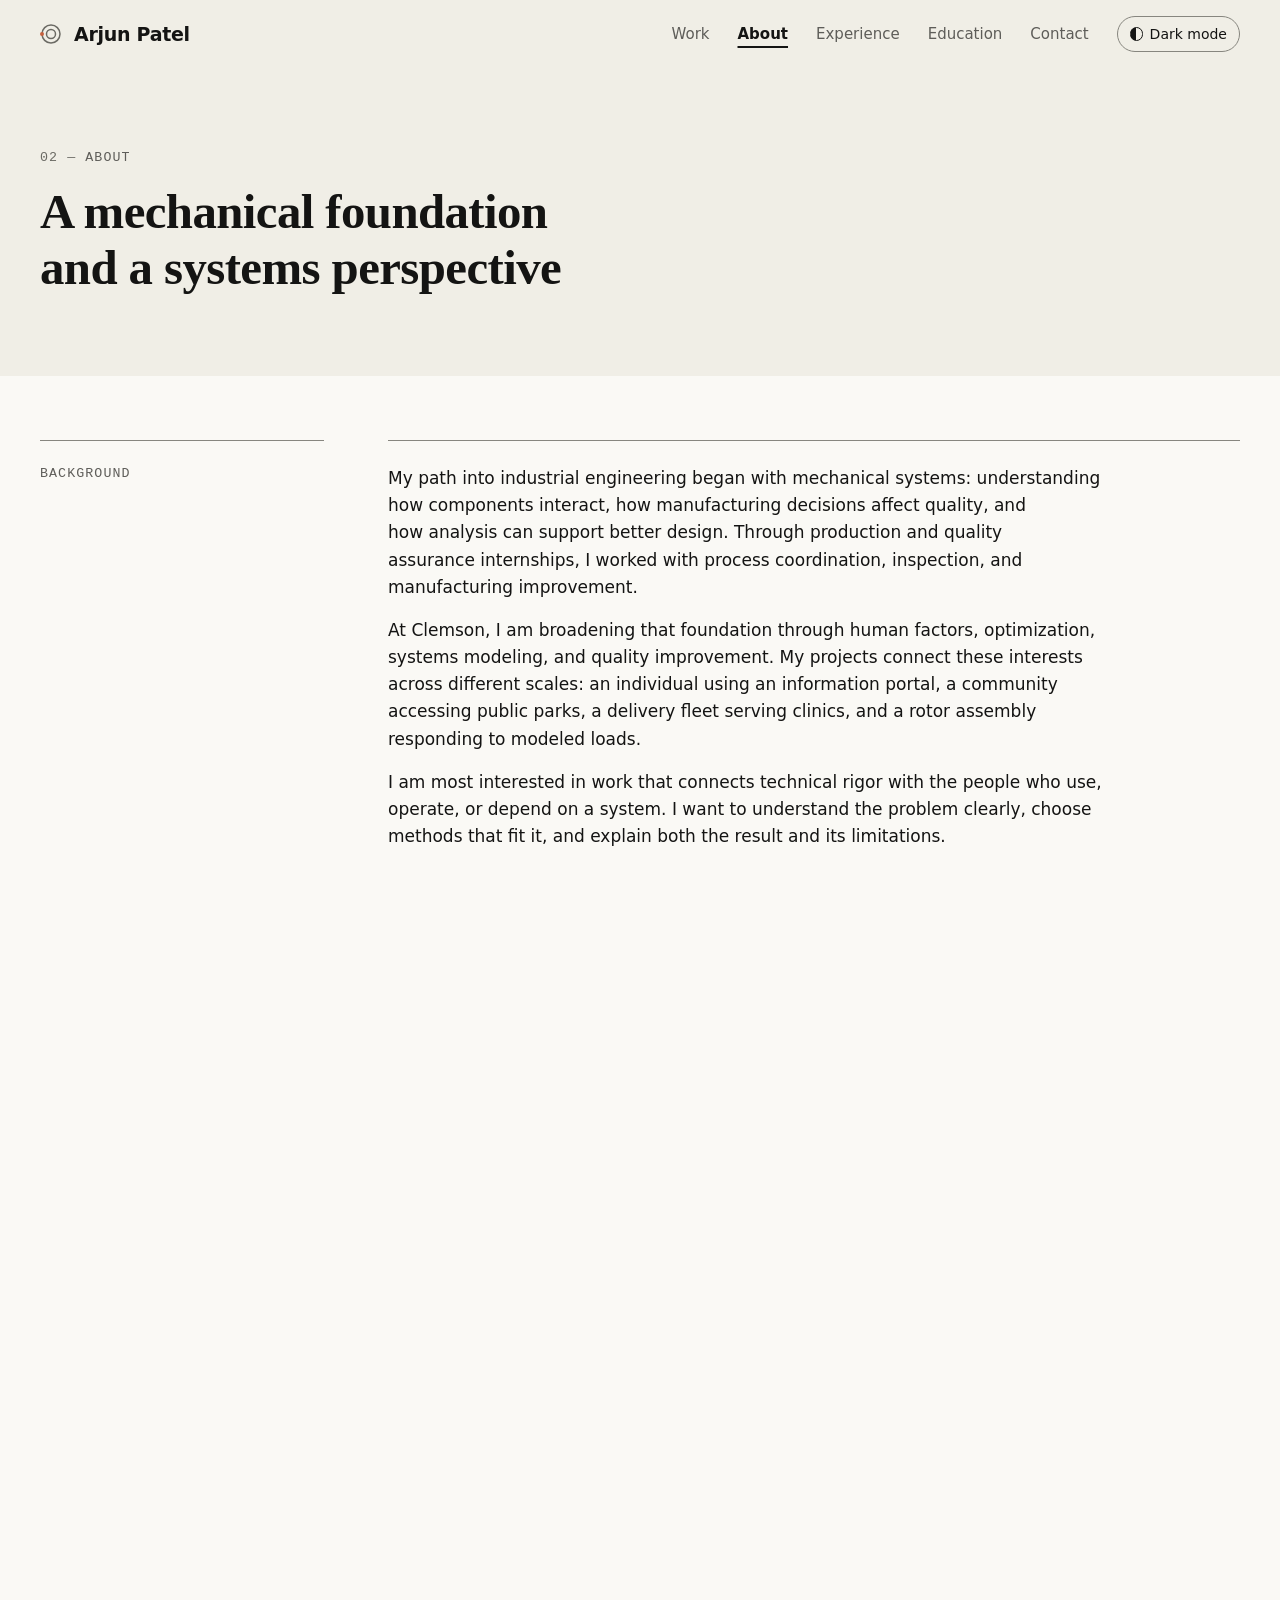
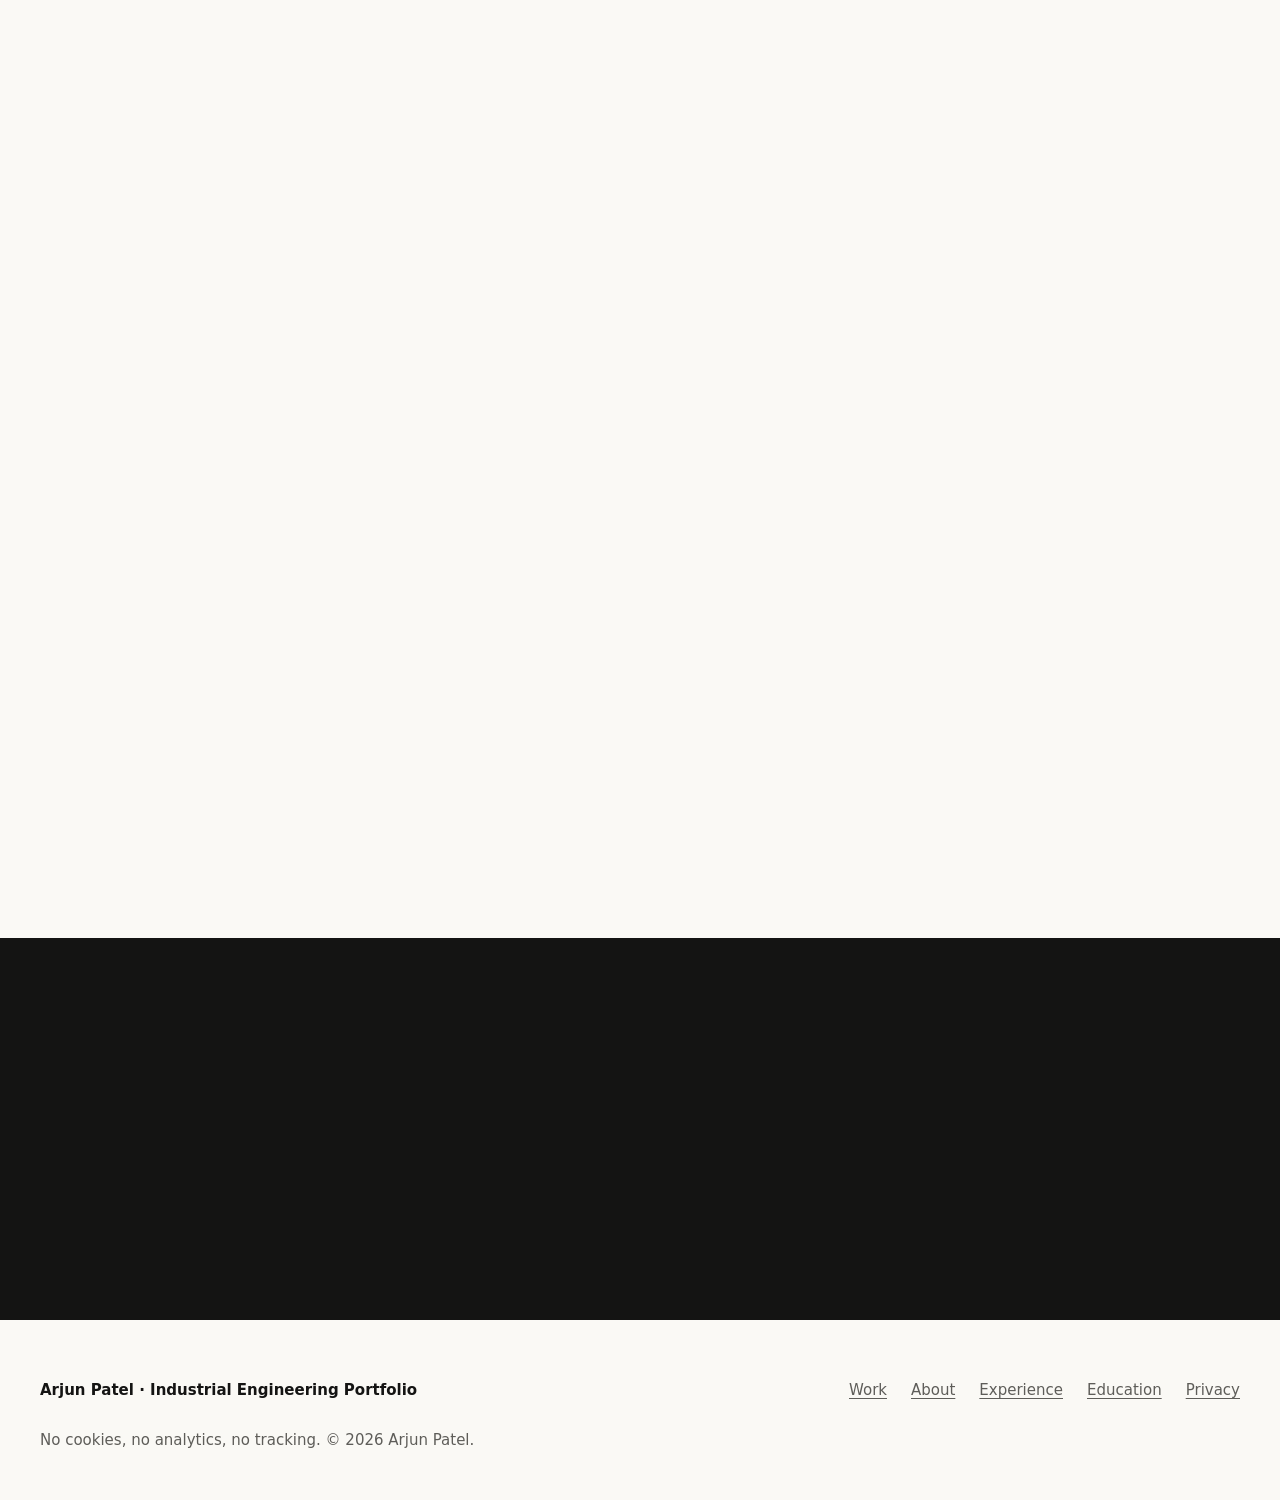
==== about/index.html @ 5f740c6b "Add files via upload" ====
<!doctype html>
<html lang="en">
  <head>
    <meta charset="utf-8">
    <meta name="viewport" content="width=device-width, initial-scale=1">
    <meta http-equiv="Content-Security-Policy" content="default-src 'self'; img-src 'self' data:; font-src 'self'; connect-src 'self'; object-src 'none'; base-uri 'self'; form-action 'none'; upgrade-insecure-requests">
    <meta name="referrer" content="strict-origin-when-cross-origin">
    <title>About — Background, Approach, and Skills | Arjun Patel</title>
    <meta name="description" content="Arjun Patel is an Industrial Engineering master’s student at Clemson University with a Mechanical Engineering background. Approach, interests, and skills.">
    <meta name="color-scheme" content="light dark">
    <meta name="theme-color" content="#F0EEE6">
    <meta property="og:type" content="website">
    <meta property="og:site_name" content="Arjun Patel">
    <meta property="og:title" content="About — Background, Approach, and Skills | Arjun Patel">
    <meta property="og:description" content="Arjun Patel is an Industrial Engineering master’s student at Clemson University with a Mechanical Engineering background. Approach, interests, and skills.">
    <meta name="twitter:card" content="summary">
    <link rel="icon" href="../favicon.svg" type="image/svg+xml">
    <link rel="stylesheet" href="../assets/css/tokens.css">
    <link rel="stylesheet" href="../assets/css/site.css">
    <script src="../assets/js/theme.js"></script>
    <script src="../assets/js/site.js" defer></script>
    <script type="application/ld+json">
    {
      "@context": "https://schema.org",
      "@type": "Person",
      "name": "Arjun Patel",
      "description": "Industrial Engineering master’s student at Clemson University with a background in Mechanical Engineering.",
      "affiliation": {
        "@type": "CollegeOrUniversity",
        "name": "Clemson University"
      },
      "alumniOf": {
        "@type": "CollegeOrUniversity",
        "name": "Charusat University"
      },
      "sameAs": [
        "https://www.linkedin.com/in/linkwitharjun"
      ],
      "knowsAbout": [
        "Industrial engineering",
        "Human factors",
        "Optimization",
        "Manufacturing quality",
        "Mechanical analysis"
      ]
    }
    </script>
  </head>
  <body>
    <a class="skip-link" href="#main">Skip to content</a>

    <header class="site-header">
      <div class="wrap site-header__inner">
        <a class="site-logo" href="../">
          <svg class="site-logo__mark" viewBox="0 0 22 22" aria-hidden="true" focusable="false"><circle cx="11" cy="11" r="9"/><circle cx="11" cy="11" r="4.5"/><circle class="site-logo__dot" cx="2" cy="11" r="2"/></svg>
          Arjun Patel
        </a>
        <nav class="site-nav" aria-label="Primary">
          <ul role="list">
            <li><a href="../work/">Work</a></li>
            <li><a href="../about/" aria-current="page">About</a></li>
            <li><a href="../experience/">Experience</a></li>
            <li><a href="../education/">Education</a></li>
            <li><a href="#contact">Contact</a></li>
            <li><button type="button" class="theme-toggle" data-theme-toggle aria-pressed="false" hidden><span class="theme-toggle__icon" aria-hidden="true"></span>Dark mode</button></li>
          </ul>
        </nav>
      </div>
    </header>

    <main id="main" tabindex="-1">
      <div class="band band--oat">
        <div class="wrap">
          <header class="page-head">
            <p class="label"><span class="label__num" aria-hidden="true">02 — </span>About</p>
            <h1>A mechanical foundation and a systems perspective</h1>
          </header>
        </div>
      </div>

      <div class="wrap">
        <div class="page-body">
          <section class="split" aria-labelledby="background-title">
            <h2 class="label" id="background-title">Background</h2>
            <div class="split__body">
              <p>My path into industrial engineering began with mechanical systems: understanding how components interact, how manufacturing decisions affect quality, and how analysis can support better design. Through production and quality assurance internships, I worked with process coordination, inspection, and manufacturing improvement.</p>
              <p>At Clemson, I am broadening that foundation through human factors, optimization, systems modeling, and quality improvement. My projects connect these interests across different scales: an individual using an information portal, a community accessing public parks, a delivery fleet serving clinics, and a rotor assembly responding to modeled loads.</p>
              <p>I am most interested in work that connects technical rigor with the people who use, operate, or depend on a system. I want to understand the problem clearly, choose methods that fit it, and explain both the result and its limitations.</p>
            </div>
          </section>

          <section class="split" aria-labelledby="approach-title">
            <h2 class="label" id="approach-title">How I approach a problem</h2>
            <div class="split__body">
              <ol class="steps">
                <li><span><strong>Define the decision.</strong> Clarify who the system serves and what needs to improve.</span></li>
                <li><span><strong>Examine the evidence.</strong> Understand the available data, observations, and constraints.</span></li>
                <li><span><strong>Model or prototype.</strong> Choose an approach that makes the important tradeoffs visible.</span></li>
                <li><span><strong>Evaluate and communicate.</strong> Test the result, document limitations, and identify the next useful step.</span></li>
              </ol>
            </div>
          </section>

          <section class="split" aria-labelledby="interests-title">
            <h2 class="label" id="interests-title">Professional interests</h2>
            <div class="split__body">
              <ul class="inline-list" role="list">
                <li>Human factors and UX research</li>
                <li>Operations research and optimization</li>
                <li>Manufacturing quality</li>
                <li>Continuous improvement</li>
                <li>Systems integration</li>
                <li>Engineering analysis</li>
              </ul>
            </div>
          </section>

          <section class="split" aria-labelledby="skills-title">
            <h2 class="label" id="skills-title">Skills and methods</h2>
            <div class="split__body">
              <div class="skills">
                <div class="skills__group">
                  <h3>Human factors and digital experiences</h3>
                  <ul class="inline-list" role="list">
                    <li>Ergonomics</li>
                    <li>Usability testing</li>
                    <li>WCAG 2.1 AA auditing</li>
                    <li>Lighthouse</li>
                    <li>HTML</li>
                    <li>Hugo</li>
                    <li>Decap CMS</li>
                    <li>Netlify</li>
                  </ul>
                </div>
                <div class="skills__group">
                  <h3>Optimization and analytics</h3>
                  <ul class="inline-list" role="list">
                    <li>Python</li>
                    <li>Gurobi</li>
                    <li>R</li>
                    <li>Simio</li>
                    <li>Power BI</li>
                    <li>Optimization</li>
                    <li>Systems modeling and scenario analysis through relevant coursework and projects</li>
                  </ul>
                </div>
                <div class="skills__group">
                  <h3>Mechanical design and simulation</h3>
                  <ul class="inline-list" role="list">
                    <li>SolidWorks</li>
                    <li>ANSYS Fluent for CFD</li>
                    <li>ANSYS Structural for FEA</li>
                    <li>MATLAB</li>
                    <li>Mechanical design</li>
                    <li>Compressible-flow modeling</li>
                    <li>Turbulence modeling</li>
                    <li>Fluid–structure interaction analysis</li>
                    <li>Wind-tunnel testing and instrumentation</li>
                    <li>Systems integration</li>
                  </ul>
                </div>
                <div class="skills__group">
                  <h3>Measurement and quality</h3>
                  <ul class="inline-list" role="list">
                    <li>Statistical Process Control</li>
                    <li>Measurement System Analysis</li>
                    <li>Data-acquisition systems</li>
                    <li>Precision measurement systems</li>
                    <li>CNC calibration</li>
                    <li>Dimensional inspection</li>
                    <li>Process analysis</li>
                    <li>Six Sigma and DMAIC coursework and case analysis</li>
                  </ul>
                </div>
                <div class="skills__group">
                  <h3>Programming and working tools</h3>
                  <ul class="inline-list" role="list">
                    <li>C/C++ at a foundational level</li>
                    <li>Microsoft Office Suite</li>
                    <li>Project management</li>
                  </ul>
                </div>
              </div>
              <div class="callout">
                <svg class="callout__icon" viewBox="0 0 20 20" aria-hidden="true" focusable="false" fill="none" stroke="currentColor" stroke-width="1.5" stroke-linecap="round"><circle cx="10" cy="10" r="8.25"/><path d="M10 9.25v4.5"/><circle cx="10" cy="6.4" r="0.5" fill="currentColor"/></svg>
                <p class="callout__label">Learning context</p>
                <p>My capabilities combine project work, internships, and academic study. Individual case studies identify the methods used in that work; a listed skill does not imply professional deployment experience in every tool.</p>
              </div>
              <p class="next-links">
                <a class="arrow-link" href="../experience/">Experience <span class="arrow" aria-hidden="true">→</span></a>
                <a class="arrow-link" href="../education/">Education <span class="arrow" aria-hidden="true">→</span></a>
              </p>
            </div>
          </section>
        </div>
      </div>
    </main>

    <footer class="site-footer">
      <div class="band band--ink">
      <section class="wrap contact" id="contact" aria-labelledby="contact-title">
        <div>
          <p class="label">Contact</p>
          <h2 id="contact-title">Let’s discuss a systems problem worth solving.</h2>
          <p class="contact__lead">If your work connects people, operations, or engineering analysis, I’d welcome a conversation about the problem and how I could contribute.</p>
        </div>
        <div class="contact__actions">
          <p class="contact__address">arjunb.patel@outlook.com</p>
          <ul class="contact__links" role="list">
            <li><a class="button button--primary" href="mailto:arjunb.patel@outlook.com?subject=Hello%20from%20your%20portfolio">Email Arjun</a></li>
            <li><a class="button button--secondary" href="https://www.linkedin.com/in/linkwitharjun" rel="noopener noreferrer">Connect on LinkedIn<span class="external-icon" aria-hidden="true">↗</span><span class="visually-hidden"> (opens external site)</span></a></li>
            <li><button type="button" class="button button--secondary" data-copy="arjunb.patel@outlook.com" hidden>Copy email address</button></li>
          </ul>
          <p class="contact__status" role="status" data-copy-status></p>
          <p class="contact__hint">Recruiters: please include the role and timeline.</p>
        </div>
      </section>
      </div>
      <div class="wrap site-footer__inner">
        <p class="site-footer__id">Arjun Patel · Industrial Engineering Portfolio</p>
        <nav aria-label="Footer">
          <ul role="list">
            <li><a href="../work/">Work</a></li>
            <li><a href="../about/">About</a></li>
            <li><a href="../experience/">Experience</a></li>
            <li><a href="../education/">Education</a></li>
            <li><a href="../privacy/">Privacy</a></li>
          </ul>
        </nav>
        <p class="site-footer__note">No cookies, no analytics, no tracking. © 2026 Arjun Patel.</p>
      </div>
    </footer>
  </body>
</html>
---- assets/css/tokens.css ----
/*
  Design tokens. Warm, light "paper" theme by default; a warm dark theme is opt-in through the
  header toggle (data-theme="dark" on <html>). Every text colour passes WCAG AA (4.5:1) on
  --color-bg, --color-surface and --color-surface-2; control borders and chart marks pass 3:1.
*/
:root {
  color-scheme: light;

  /* Colour — light (default) */
  --color-bg: #FAF9F5;              /* ivory page */
  --color-surface: #FFFFFF;         /* cards, plates, tables */
  --color-surface-2: #F0EEE6;       /* oat bands and panels */
  --color-text: #141413;
  --color-text-muted: #5E5D59;
  --color-text-subtle: #6B6A64;
  --color-accent: #A8482A;          /* clay: links, name, highlights */
  --color-accent-strong: #863820;
  --color-signal: #55662B;          /* olive: evidence tags, status dot */
  --color-border: #E3E0D5;          /* decorative only */
  --color-border-strong: #87867F;   /* identifies controls: >= 3:1 */
  --color-focus: #1A56C4;
  --color-button-bg: #141413;
  --color-button-text: #FAF9F5;
  --color-button-hover: #3D3D3A;
  --color-ink: #141413;             /* dark band behind the contact block */

  /* Tinted panels (fixed in both themes; always carry dark text) */
  --tint-sage: #CFDCCB;
  --tint-lavender: #D6D4E6;
  --tint-blush: #EDD5CC;
  --tint-text: #141413;
  --tint-text-muted: #3D3D3A;

  /* Charts — marks are >= 3:1 on --color-surface; text never wears these */
  --chart-mark: #8F8D85;
  --chart-accent: #C6613F;
  --chart-grid: var(--color-border);

  /* Plates behind source figures: fixed and opaque in both themes */
  --plate-light: #FFFFFF;
  --plate-cad: #E8E9ED;

  /* Typography */
  --font-sans: "Inter Variable", system-ui, -apple-system, "Segoe UI", sans-serif;
  --font-serif: ui-serif, "New York", "Iowan Old Style", "Palatino Linotype", Palatino, Georgia, serif;
  --font-mono: "JetBrains Mono Variable", ui-monospace, "SFMono-Regular", Menlo, Consolas, monospace;
  --step--1: 0.833rem;
  --step-0: clamp(1rem, 0.97rem + 0.15vw, 1.0625rem);
  --step-1: 1.25rem;
  --step-2: 1.563rem;
  --step-3: 1.953rem;
  --step-4: clamp(2.441rem, 2rem + 2vw, 3.052rem);
  --step-5: clamp(2.25rem, 1.5rem + 3.6vw, 4.25rem);   /* home headline only */
  --leading-body: 1.6;
  --leading-heading: 1.15;
  --measure: 68ch;

  /* Spacing (4px base) */
  --space-1: 0.25rem; --space-2: 0.5rem; --space-3: 0.75rem; --space-4: 1rem;
  --space-6: 1.5rem;  --space-8: 2rem;   --space-12: 3rem;   --space-16: 4rem;
  --space-24: 6rem;

  /* Shape, elevation, motion, layout */
  --radius-sm: 8px; --radius-md: 12px; --radius-lg: 20px; --radius-full: 999px;
  --shadow-1: 0 1px 2px rgb(20 20 19 / 0.05);
  --shadow-2: 0 12px 28px -12px rgb(20 20 19 / 0.22);
  --dur-fast: 120ms; --dur-base: 200ms; --dur-slow: 480ms;
  --ease-out: cubic-bezier(0.2, 0, 0, 1);
  --content-max: 1200px;
  --gutter: clamp(16px, 4vw, 32px);
  --target-min: 44px;
}

:root[data-theme="dark"] {
  color-scheme: dark;
  --color-bg: #1F1E1D;
  --color-surface: #2A2927;
  --color-surface-2: #33322F;
  --color-text: #FAF9F5;
  --color-text-muted: #C2C0B6;
  --color-text-subtle: #A8A69D;
  --color-accent: #EDA58E;
  --color-accent-strong: #F6C7B7;
  --color-signal: #BFCF86;
  --color-border: #3B3A37;
  --color-border-strong: #8A8880;
  --color-focus: #FFD166;
  --color-button-bg: #FAF9F5;
  --color-button-text: #141413;
  --color-button-hover: #FFFFFF;
  --chart-mark: #8A8880;
  --chart-accent: #E08A6C;
  --shadow-1: none;
  --shadow-2: 0 12px 28px -12px rgb(0 0 0 / 0.6);
}

@media (prefers-reduced-motion: reduce) {
  :root { --dur-fast: 0.01ms; --dur-base: 0.01ms; --dur-slow: 0.01ms; }
}
---- assets/css/site.css ----
/*
  Site styles — project-portfolio.md §3.3 (components) and Appendix A.13 (accessibility essentials).
  Mobile-first; breakpoints 480 / 768 / 1024 / 1280. No inline styles anywhere, so the
  Content-Security-Policy can stay at style-src 'self'.
*/

/* ---------- Base ---------- */
*, *::before, *::after { box-sizing: border-box; }
[hidden] { display: none !important; }

html {
  font-family: var(--font-sans);
  font-size: 100%;                         /* respect the visitor's font size */
  scroll-padding-top: var(--space-8);      /* anchors never land flush against the top */
  -webkit-text-size-adjust: 100%;
  text-size-adjust: 100%;
}

body {
  display: flex;
  flex-direction: column;
  min-height: 100vh;
  margin: 0;
  background: var(--color-bg);
  color: var(--color-text);
  font-size: var(--step-0);
  line-height: var(--leading-body);
  overflow-wrap: anywhere;                 /* long names and URLs reflow at 320px */
  -webkit-font-smoothing: antialiased;
}

main { flex: 1; }
main:focus { outline: none; }              /* focused by the skip link only */

h1, h2, h3, h4 {
  margin: 0;
  font-weight: 650;
  line-height: var(--leading-heading);
  letter-spacing: -0.015em;
  text-wrap: balance;
}
h1 { font-size: var(--step-4); letter-spacing: -0.02em; }
h2 { font-size: var(--step-3); }
h3 { font-size: var(--step-1); }
p, ul, ol, dl, dd, figure, table { margin: 0; }
p { text-wrap: pretty; }
img { display: block; max-width: 100%; height: auto; }
strong, b { font-weight: 650; }

/* Links: underlined so meaning never relies on colour (1.4.1) */
a {
  color: var(--color-accent);
  text-decoration: underline;
  text-decoration-thickness: 1px;
  text-underline-offset: 0.2em;
  transition: color var(--dur-fast) var(--ease-out);
}
a:hover { color: var(--color-accent-strong); text-decoration-thickness: 2px; }

/* Focus: visible on every interactive element (2.4.7); outline survives forced colours */
:focus-visible {
  outline: 2px solid var(--color-focus);
  outline-offset: 3px;
  border-radius: var(--radius-sm);
}

.visually-hidden {
  position: absolute; width: 1px; height: 1px; padding: 0; margin: -1px;
  overflow: hidden; clip: rect(0 0 0 0); white-space: nowrap; border: 0;
}

.wrap {
  width: min(100% - 2 * var(--gutter), var(--content-max));
  margin-inline: auto;
}

/* Mono metadata label: section labels, kickers, table heads */
.label {
  font-family: var(--font-mono);
  font-size: var(--step--1);
  font-weight: 500;
  line-height: 1.4;
  letter-spacing: 0.08em;
  text-transform: uppercase;
  color: var(--color-text-muted);
}
.label__num { color: var(--color-text-subtle); }

.external-icon { display: inline-block; margin-left: 0.2em; font-size: 0.85em; }

/* ---------- Skip link (2.4.1) ---------- */
.skip-link {
  position: absolute; left: var(--space-4); top: -100px; z-index: 10;
  padding: var(--space-3) var(--space-4);
  background: var(--color-surface); color: var(--color-text);
  border: 1px solid var(--color-border-strong); border-radius: var(--radius-sm);
}
.skip-link:focus { top: var(--space-4); }

/* ---------- Header and primary navigation (not sticky: 2.4.11) ---------- */
.site-header { border-bottom: 1px solid var(--color-border); }
.site-header__inner {
  display: flex; flex-wrap: wrap; align-items: center; justify-content: space-between;
  column-gap: var(--space-8);
  padding-block: var(--space-3);
}
.site-logo {
  display: inline-flex; align-items: center; gap: var(--space-3);
  min-height: var(--target-min);
  color: var(--color-text); font-size: 1.1875rem; font-weight: 650; letter-spacing: -0.015em;
  text-decoration: none; white-space: nowrap;
}
.site-logo:hover { color: var(--color-text); text-decoration: underline; text-decoration-thickness: 2px; }
.site-logo__mark { flex: none; width: 1.375rem; height: 1.375rem; }
.site-logo__mark circle { fill: none; stroke: var(--color-text-subtle); stroke-width: 1.5; }
.site-logo__mark .site-logo__dot { fill: var(--color-accent); stroke: none; }

.site-nav ul {
  display: flex; flex-wrap: wrap; column-gap: clamp(0.875rem, 3vw, 1.75rem);
  margin: 0; padding: 0; list-style: none;
}
.site-nav a {
  display: inline-flex; align-items: center;
  min-height: var(--target-min);
  color: var(--color-text-muted); font-size: 0.9375rem; font-weight: 500;
  text-decoration: none; white-space: nowrap;
}
.site-nav a:hover { color: var(--color-text); text-decoration: underline; }
/* Current page: underline + weight, never colour alone */
.site-nav a[aria-current="page"],
.site-nav a.is-active {
  color: var(--color-text); font-weight: 650;
  text-decoration: underline; text-decoration-thickness: 2px; text-underline-offset: 0.45em;
}

/* ---------- Buttons (one primary per view) ---------- */
.button {
  display: inline-flex; align-items: center; justify-content: center; gap: var(--space-2);
  min-height: var(--target-min);
  padding: 0 var(--space-6);
  border: 1px solid transparent; border-radius: var(--radius-sm);
  font: inherit; font-weight: 500; line-height: 1.2;
  text-decoration: none; white-space: nowrap; cursor: pointer;
  transition: background-color var(--dur-fast) var(--ease-out), border-color var(--dur-fast) var(--ease-out), color var(--dur-fast) var(--ease-out);
}
.button--primary { background: var(--color-accent); border-color: var(--color-accent); color: var(--color-on-accent); }
.button--primary:hover { background: var(--color-accent-strong); border-color: var(--color-accent-strong); color: var(--color-on-accent); }
.button--secondary { background: transparent; border-color: var(--color-border-strong); color: var(--color-text); }
.button--secondary:hover { background: var(--color-surface-2); color: var(--color-text); }

.arrow-link {
  display: inline-flex; align-items: center; gap: 0.4em;
  min-height: var(--target-min);
  font-weight: 500;
}
.arrow { display: inline-block; transition: transform var(--dur-fast) var(--ease-out); }
.arrow-link:hover .arrow, .card:hover .arrow, .pager__next:hover .arrow { transform: translateX(3px); }

/* ---------- Home hero (FR-01) ---------- */
.hero { position: relative; overflow: hidden; border-bottom: 1px solid var(--color-border); }
.hero__rings {
  position: absolute; top: -17rem; right: -17rem;
  width: 30rem; height: 30rem; max-width: none;
  pointer-events: none;
}
.hero__rings circle { fill: none; stroke: var(--color-border); stroke-width: 1; vector-effect: non-scaling-stroke; }
.hero__rings .hero__rings-dot { fill: var(--color-accent); stroke: none; }
.hero__inner {
  position: relative;
  display: grid; gap: var(--space-12) var(--space-16);
  padding-block: clamp(2rem, 7vw, 6.5rem) clamp(2.5rem, 7vw, 6rem);
}
.hero__eyebrow { margin-bottom: var(--space-4); }
.hero__title { font-size: var(--step-5); line-height: 1.05; letter-spacing: -0.025em; }
.hero__name {
  display: block; margin-bottom: var(--space-3);
  color: var(--color-accent);
  font-size: clamp(1.75rem, 1.3rem + 2vw, 2.75rem); font-weight: 650; line-height: 1.15; letter-spacing: -0.02em;
}
.hero__headline { display: block; }
.hero__status {
  display: flex; align-items: baseline; gap: var(--space-3);
  margin-top: var(--space-6);
  color: var(--color-text-muted);
}
.status-dot {
  flex: none; width: 0.5rem; height: 0.5rem;
  border-radius: var(--radius-full); background: var(--color-signal);
  transform: translateY(-0.08em);
}
.hero__actions { display: flex; flex-wrap: wrap; align-items: center; gap: var(--space-2) var(--space-6); margin-top: var(--space-6); }
.hero__intro { max-width: 34rem; font-size: 1.125rem; line-height: 1.55; }
.hero__aside .spec { margin-top: var(--space-8); max-width: 34rem; }

/* ---------- Sections with numbered mono labels ---------- */
.section { padding-block: clamp(3rem, 8vw, 6rem); border-bottom: 1px solid var(--color-border); }
.section:last-child { border-bottom: 0; }
.section__head { display: grid; gap: var(--space-4) var(--space-16); margin-bottom: clamp(2rem, 5vw, 3.5rem); }
.section__label { margin: 0; }
.section__lead {
  max-width: 46rem;
  font-size: clamp(1.25rem, 1.05rem + 0.9vw, 1.563rem);
  line-height: 1.35; letter-spacing: -0.012em;
}
.section__body > * + * { margin-top: var(--space-6); }
.section__more { margin-top: var(--space-8); }

/* ---------- Page head (inner pages) ---------- */
.page-head { padding-block: clamp(2.5rem, 7vw, 5rem) clamp(2rem, 5vw, 3.5rem); }
.page-head .label { margin-bottom: var(--space-4); }
.page-head h1 { max-width: 22ch; }
.page-head__lead {
  max-width: 46rem; margin-top: var(--space-6);
  color: var(--color-text-muted);
  font-size: clamp(1.125rem, 1rem + 0.5vw, 1.25rem); line-height: 1.5;
}
.page-body { padding-bottom: clamp(3.5rem, 9vw, 7rem); }
.page-body > * + * { margin-top: clamp(3rem, 7vw, 5rem); }

/* Split block: mono label left, content right (>= 1024px) */
.split { display: grid; gap: var(--space-6) var(--space-16); }
.split > .label, .split > .split__label { padding-top: var(--space-6); border-top: 1px solid var(--color-border-strong); }
.split__label h2 { font: inherit; letter-spacing: inherit; }
.split__body { min-width: 0; }
.split__body > * + * { margin-top: var(--space-4); }
.split__body > h3 { font-size: var(--step-3); max-width: 24ch; }
.split__body > h3 + * { margin-top: var(--space-6); }
.split__body > .timeline:first-child, .split__body > .steps:first-child, .split__body > .skills:first-child { border-top: 0; }
.split__body > .timeline:first-child > li:first-child, .split__body > .steps:first-child > li:first-child, .split__body > .skills:first-child > .skills__group:first-child { padding-top: 0; }
.split__body > p, .split__body > ul, .split__body > ol { max-width: var(--measure); }

/* ---------- Project cards (FR-02): the whole card is one link ---------- */
.cards { display: grid; gap: var(--space-12) var(--space-8); margin: 0; padding: 0; list-style: none; }
.card { position: relative; display: flex; flex-direction: column; gap: var(--space-6); height: 100%; }
.card__body { display: flex; flex: 1; flex-direction: column; gap: var(--space-3); }
.card__title { font-size: var(--step-2); }
.card__title a { color: var(--color-text); text-decoration: none; }
.card__title a::after { content: ""; position: absolute; inset: 0; z-index: 1; }
.card:hover .card__title a { text-decoration: underline; text-decoration-thickness: 2px; text-underline-offset: 0.16em; }
.card__copy { color: var(--color-text-muted); max-width: var(--measure); }
.card__action { margin-top: auto; padding-top: var(--space-2); color: var(--color-accent); font-weight: 500; }
@supports selector(:has(a)) {
  .card__title a:focus-visible { outline: none; }
  .card:has(.card__title a:focus-visible) { outline: 2px solid var(--color-focus); outline-offset: 8px; border-radius: var(--radius-md); }
}

/* Evidence line: text label first, colour second */
.evidence {
  display: flex; flex-direction: column; gap: var(--space-1);
  padding-top: var(--space-3); border-top: 1px solid var(--color-border);
  color: var(--color-text-muted); font-size: 0.9375rem; line-height: 1.5;
}
.evidence__tag {
  flex: none;
  color: var(--color-signal);
  font-family: var(--font-mono); font-size: var(--step--1); font-weight: 500;
  letter-spacing: 0.08em; text-transform: uppercase;
}

/* Featured rows on the home page */
.featured { margin: 0; padding: 0; list-style: none; }
.featured > li { padding-block: clamp(2rem, 5vw, 3.5rem); border-top: 1px solid var(--color-border); }
.featured > li:last-child { padding-bottom: 0; }

/* Plates: opaque surfaces behind card media and figures */
.plate {
  position: relative;
  display: flex; align-items: center; justify-content: center;
  aspect-ratio: 4 / 3; overflow: hidden;
  border: 1px solid var(--color-border); border-radius: var(--radius-md);
  background: var(--color-surface); box-shadow: var(--shadow-1);
  transition: border-color var(--dur-fast) var(--ease-out);
}
.card:hover .plate { border-color: var(--color-border-strong); }
/* Fits the plate whole; scale-down never enlarges a figure past its own pixels */
.plate > img { position: absolute; inset: 0; width: 100%; height: 100%; object-fit: scale-down; }
.plate--light { background: var(--plate-light); }
.plate--cad { background: var(--plate-cad); }
.plate--chart .plot { position: absolute; inset: 2.5rem 1.25rem 0.75rem; width: calc(100% - 2.5rem); max-width: 22rem; height: calc(100% - 3.25rem); margin: auto; }
.plate--bars { padding: var(--space-6); align-items: center; }
.plate--bars .barlist { width: 100%; margin: 0; }
.plate__tag {
  position: absolute; top: var(--space-3); left: var(--space-4); right: var(--space-4);
  color: var(--color-text-subtle);
  font-family: var(--font-mono); font-size: 0.75rem; font-weight: 500;
  letter-spacing: 0.08em; line-height: 1.4; text-transform: uppercase;
}
.plate--type { align-items: flex-end; justify-content: flex-start; padding: var(--space-6); }
.plate__words {
  display: flex; flex-direction: column;
  color: var(--color-text-subtle);
  font-size: clamp(1.375rem, 0.9rem + 2.2vw, 2.125rem); font-weight: 650;
  letter-spacing: -0.02em; line-height: 1.12;
}
.plate__words span::first-letter { color: var(--color-text); }
.plate__words--phrases { font-size: clamp(1.25rem, 0.85rem + 1.8vw, 1.75rem); line-height: 1.2; }
.plate__words--phrases span { color: var(--color-text-subtle); }
.plate__words--phrases span:first-child { color: var(--color-text); }
.plate__words--phrases span::first-letter { color: inherit; }

/* ---------- Project filter (FR-03): progressive enhancement, revealed by JS ---------- */
.filter { display: grid; gap: var(--space-3); margin-bottom: var(--space-12); }
.filter__chips { display: flex; flex-wrap: wrap; align-items: center; gap: var(--space-2); }
.chip {
  display: inline-flex; align-items: center; gap: 0.4em;
  min-height: 2.25rem; padding: 0 var(--space-4);
  border: 1px solid var(--color-border-strong); border-radius: var(--radius-sm);
  background: transparent; color: var(--color-text);
  font: inherit; font-size: 0.9375rem; font-weight: 500; line-height: 1.2;
  cursor: pointer;
  transition: background-color var(--dur-fast) var(--ease-out);
}
.chip:hover { background: var(--color-surface-2); }
/* Pressed: fill + check mark + weight, never colour alone */
.chip[aria-pressed="true"] { background: var(--color-text); border-color: var(--color-text); color: var(--color-bg); font-weight: 650; }
.chip[aria-pressed="true"]::before { content: "\2713"; content: "\2713" / ""; }
.chip--clear { border-color: transparent; color: var(--color-accent); text-decoration: underline; text-underline-offset: 0.2em; }
.filter__status, .filter__empty { color: var(--color-text-muted); font-size: 0.9375rem; }
.filter__status:empty { display: none; }

/* ---------- Case study (FR-04) ---------- */
.breadcrumb { padding-top: var(--space-8); }
.breadcrumb ol { display: flex; flex-wrap: wrap; gap: var(--space-2); margin: 0; padding: 0; list-style: none; }
.breadcrumb li { display: inline-flex; align-items: center; gap: var(--space-2); min-height: 1.75rem; color: var(--color-text-muted); font-size: 0.9375rem; }
.breadcrumb li + li::before { content: "/"; color: var(--color-text-subtle); }

.case-head { display: grid; gap: var(--space-8) var(--space-16); padding-block: clamp(1.5rem, 4vw, 2.5rem) clamp(2rem, 5vw, 3.5rem); }
.case-head .label { margin-bottom: var(--space-4); }
.case-meta { display: flex; flex-wrap: wrap; column-gap: 1.5em; }
.case-head h1 { max-width: 20ch; }
.case-deck { margin-top: var(--space-4); max-width: 34rem; color: var(--color-text-muted); font-size: clamp(1.25rem, 1.1rem + 0.7vw, 1.563rem); line-height: 1.3; letter-spacing: -0.012em; }
.case-summary { margin-top: var(--space-6); max-width: 38rem; font-size: 1.125rem; line-height: 1.55; }

/* Spec sheet: <dl> of metadata */
.spec { border-top: 1px solid var(--color-border-strong); }
.spec__row { display: grid; gap: var(--space-1) var(--space-6); padding-block: var(--space-3); border-bottom: 1px solid var(--color-border); }
.spec dt {
  color: var(--color-text-muted);
  font-family: var(--font-mono); font-size: var(--step--1); font-weight: 500;
  letter-spacing: 0.08em; line-height: 1.9; text-transform: uppercase;
}
.spec dd { min-width: 0; }

.case-layout { display: grid; gap: var(--space-8) var(--space-16); padding-bottom: clamp(3rem, 7vw, 5rem); }
.toc { align-self: start; padding: var(--space-4) var(--space-6); border: 1px solid var(--color-border); border-radius: var(--radius-md); background: var(--color-surface); }
.toc__title { margin-bottom: var(--space-2); }
.toc ol { margin: 0; padding: 0; list-style: none; counter-reset: toc; }
.toc li { counter-increment: toc; }
.toc a { display: flex; align-items: baseline; gap: var(--space-3); min-height: 2.25rem; padding-block: 0.3rem; color: var(--color-text); text-decoration: none; line-height: 1.35; }
.toc a::before { content: counter(toc, decimal-leading-zero); flex: none; color: var(--color-text-subtle); font-family: var(--font-mono); font-size: var(--step--1); }
.toc a:hover { text-decoration: underline; }

.case-body { min-width: 0; }
.case-body > section + section { margin-top: clamp(3rem, 6vw, 4.5rem); }
.case-body section > * + * { margin-top: var(--space-4); }
.case-body section > h2 { font-size: var(--step-3); max-width: 26ch; }
.case-body section > h2 + * { margin-top: var(--space-6); }
.case-body section > h3 { margin-top: var(--space-8); }
.case-body section > p, .case-body section > ul, .case-body section > ol { max-width: var(--measure); }
.case-body section > ul, .case-body section > ol, .split__body > ul, .split__body > ol { padding-left: 1.25rem; }
.case-body section > ul > li + li, .split__body > ul > li + li { margin-top: var(--space-2); }
.case-body section > .figure, .case-body section > .chart, .case-body section > .compare,
.case-body section > .table-wrap, .case-body section > details, .case-body section > .spec { margin-top: var(--space-8); }
.case-body section > h3 + .spec { margin-top: var(--space-4); }
.case-body .callout > * { margin-top: 0; }
.case-body .callout > h2 { max-width: none; font-size: 1rem; letter-spacing: 0; line-height: 1.6; }
.h-num { display: block; margin-bottom: var(--space-3); color: var(--color-text-subtle); font-family: var(--font-mono); font-size: var(--step--1); font-weight: 500; letter-spacing: 0.08em; }

/* Numbered steps */
.steps { margin: 0; padding: 0 !important; list-style: none; counter-reset: step; max-width: var(--measure); border-top: 1px solid var(--color-border); }
.steps > li { display: grid; grid-template-columns: 2.5rem minmax(0, 1fr); margin: 0 !important; padding-block: var(--space-3); border-bottom: 1px solid var(--color-border); counter-increment: step; }
.steps > li::before { content: counter(step, decimal-leading-zero); color: var(--color-text-subtle); font-family: var(--font-mono); font-size: var(--step--1); line-height: 1.95; }

/* Figures: evidence on an opaque, readable surface */
.figure { margin-block: var(--space-8); }
.figure__frame { overflow: hidden; border: 1px solid var(--color-border); border-radius: var(--radius-md); background: var(--color-surface); box-shadow: var(--shadow-1); }
.figure__frame--light { background: var(--plate-light); }
.figure__frame img { margin-inline: auto; }
.figure--modest { max-width: 556px; }      /* the rotor render is 556px wide; never upscaled */
.figure figcaption, .figure__note { margin-top: var(--space-3); max-width: var(--measure); color: var(--color-text-muted); font-size: 0.9375rem; line-height: 1.5; }
.figure__fallback { padding: var(--space-6); color: var(--color-text-muted); }
.lead-figure { margin-block: 0 clamp(2.5rem, 6vw, 4rem); }
.compare { display: grid; gap: var(--space-6); margin-block: var(--space-8); }
.compare .figure { margin: 0; }

/* Tables scroll inside a labelled, focusable region (1.4.10) */
.table-wrap { overflow-x: auto; margin-block: var(--space-6); border: 1px solid var(--color-border); border-radius: var(--radius-md); background: var(--color-surface); box-shadow: var(--shadow-1); }
table { width: 100%; min-width: 32rem; border-collapse: collapse; font-size: 0.9375rem; line-height: 1.45; }
caption { padding: var(--space-3) var(--space-4); border-bottom: 1px solid var(--color-border); text-align: left; }
th, td { padding: var(--space-3) var(--space-4); border-bottom: 1px solid var(--color-border); text-align: left; vertical-align: top; overflow-wrap: normal; }
thead th { color: var(--color-text-muted); font-family: var(--font-mono); font-size: var(--step--1); font-weight: 500; letter-spacing: 0.06em; text-transform: uppercase; vertical-align: bottom; }
tbody th { font-weight: 650; }
tbody tr:last-child > * { border-bottom: 0; }
.num { font-variant-numeric: tabular-nums; white-space: nowrap; }
table.table--compact { min-width: 0; }

/* Callout: icon + text label, never colour alone */
.callout {
  display: grid; grid-template-columns: auto minmax(0, 1fr); gap: var(--space-2) var(--space-4);
  max-width: 46rem; padding: var(--space-6);
  border: 1px solid var(--color-border); border-left: 3px solid var(--color-signal); border-radius: var(--radius-md);
  background: var(--color-surface);
}
.callout__icon { width: 1.25rem; height: 1.25rem; margin-top: 0.2rem; color: var(--color-signal); }
.callout h2, .callout h3, .callout__label { font-size: 1rem; font-weight: 650; letter-spacing: 0; line-height: 1.6; }
.callout p { grid-column: 2; max-width: none; color: var(--color-text-muted); }

/* Disclosures */
details { border: 1px solid var(--color-border); border-radius: var(--radius-md); background: var(--color-surface); }
summary { display: flex; align-items: center; gap: var(--space-3); min-height: var(--target-min); padding: var(--space-2) var(--space-4); font-weight: 500; cursor: pointer; list-style: none; }
summary::-webkit-details-marker { display: none; }
summary::before { content: "+"; flex: none; width: 1ch; color: var(--color-accent); font-family: var(--font-mono); }
details[open] > summary::before { content: "\2212"; }
summary:hover { text-decoration: underline; }
.details__body { padding: 0 var(--space-4) var(--space-4); }
.details__body > * + * { margin-top: var(--space-4); }
.details__body .table-wrap, .details__body .figure { margin-block: 0; }
.details__body .table-wrap { background: transparent; box-shadow: none; }

/* Project pager */
.pager { display: grid; gap: var(--space-4); padding-block: var(--space-8); border-top: 1px solid var(--color-border-strong); }
.pager a { display: inline-flex; flex-direction: column; justify-content: center; min-height: var(--target-min); text-decoration: none; }
.pager a:hover .pager__title, .pager__back:hover { text-decoration: underline; }
.pager__back { align-self: center; font-weight: 500; }
.pager__next .label { margin-bottom: var(--space-1); }
.pager__title { color: var(--color-text); font-size: var(--step-2); font-weight: 650; letter-spacing: -0.015em; line-height: 1.2; }

/* ---------- Capabilities, timeline, skills ---------- */
.capabilities { display: grid; gap: var(--space-8); margin: 0; padding: 0; list-style: none; }
.capability { padding-top: var(--space-6); border-top: 1px solid var(--color-border-strong); }
.capability .label { margin-bottom: var(--space-3); }
.capability h3 { margin-bottom: var(--space-3); font-size: var(--step-2); }
.capability p { color: var(--color-text-muted); max-width: 30rem; }

.timeline { margin: 0; padding: 0 !important; list-style: none; border-top: 1px solid var(--color-border); }
.timeline > li { display: grid; gap: var(--space-1) var(--space-8); margin: 0 !important; padding-block: var(--space-4); border-bottom: 1px solid var(--color-border); }
.timeline__when { color: var(--color-text-muted); font-family: var(--font-mono); font-size: var(--step--1); letter-spacing: 0.04em; line-height: 1.9; }
.timeline__what { font-weight: 650; }
.timeline__where { color: var(--color-text-muted); }

.entry { display: grid; gap: var(--space-4) var(--space-16); padding-block: var(--space-8); border-top: 1px solid var(--color-border-strong); }
.entry__meta > * + * { margin-top: var(--space-1); }
.entry__meta .label { letter-spacing: 0.04em; text-transform: none; }
.entry__body { min-width: 0; }
.entry__body > * + * { margin-top: var(--space-4); }
.entry__body h2 { font-size: var(--step-2); }
.entry__role { color: var(--color-text-muted); font-size: 1.125rem; }
.entry__body h2 + .entry__role { margin-top: var(--space-2); }
.entry__body ul { max-width: var(--measure); padding-left: 1.25rem; }
.entry__body li + li { margin-top: var(--space-3); }
.entry__body h3 { font-size: 1rem; letter-spacing: 0; }
.entry__body h3 + .inline-list { margin-top: var(--space-2); }

.inline-list { display: flex; flex-wrap: wrap; gap: var(--space-1) 0; padding: 0 !important; list-style: none; max-width: var(--measure); }
.inline-list li { margin: 0 !important; }
.inline-list li:not(:last-child)::after { content: "\00B7"; content: "\00B7" / ""; margin-inline: 0.6em; color: var(--color-text-subtle); }

.skills { border-top: 1px solid var(--color-border); }
.skills__group { display: grid; gap: var(--space-2) var(--space-8); padding-block: var(--space-4); border-bottom: 1px solid var(--color-border); }
.skills__group h3 { font-size: 1rem; letter-spacing: 0; line-height: 1.6; }
.skills__group .inline-list { color: var(--color-text-muted); }

.next-links { display: flex; flex-wrap: wrap; gap: var(--space-2) var(--space-8); }

/* ---------- Charts ---------- */
.chart { margin-block: var(--space-8); }
.chart__frame { padding: var(--space-6); border: 1px solid var(--color-border); border-radius: var(--radius-md); background: var(--color-surface); box-shadow: var(--shadow-1); }
.chart__title { font-size: 1rem; font-weight: 650; line-height: 1.4; }
.chart__sub { color: var(--color-text-muted); font-size: 0.875rem; line-height: 1.4; }
.chart__panels { display: grid; gap: var(--space-8); }
.chart__panel .plot { width: 100%; max-width: 22.5rem; margin-top: var(--space-3); }
.chart figcaption { margin-top: var(--space-3); max-width: var(--measure); color: var(--color-text-muted); font-size: 0.9375rem; line-height: 1.5; }
.chart details { margin-top: var(--space-3); }

/* Horizontal bars: label, bar, value at the tip. Bar length comes from the SVG width attribute. */
.barlist { display: grid; gap: var(--space-3); margin: var(--space-4) 0 0; padding: 0; list-style: none; }
.barlist__row { display: grid; gap: var(--space-1) var(--space-4); align-items: center; }
.barlist__label { color: var(--color-text-muted); font-size: 0.875rem; line-height: 1.35; }
.barlist__track { padding-right: 4.75rem; }      /* room for the value label after the longest bar */
.barlist__svg { display: block; width: 100%; height: 20px; overflow: visible; }
.bar { fill: var(--chart-mark); }
.bar--accent { fill: var(--chart-accent); }
.bar-value { fill: var(--color-text); font-family: var(--font-sans); font-size: 0.8125rem; font-weight: 650; font-variant-numeric: tabular-nums; dominant-baseline: central; }
.barlist--compact .barlist__label { font-size: 0.8125rem; }

/* Plots drawn in a viewBox: line + column panels */
.plot { display: block; height: auto; overflow: visible; }
.plot__grid { stroke: var(--chart-grid); stroke-width: 1; }
.plot__tick { fill: var(--color-text-muted); font-family: var(--font-sans); font-size: 12px; font-variant-numeric: tabular-nums; }
.plot__axis-title { fill: var(--color-text-muted); font-family: var(--font-sans); font-size: 12px; }
.plot__value { fill: var(--color-text); font-family: var(--font-sans); font-size: 13px; font-weight: 650; font-variant-numeric: tabular-nums; }
.plot__line { fill: none; stroke: var(--chart-accent); stroke-width: 2; stroke-linecap: round; stroke-linejoin: round; }
.plot__dot { fill: var(--chart-accent); stroke: var(--color-surface); stroke-width: 2; }

/* ---------- Contact block: same place on every page (3.2.6) ---------- */
.contact { display: grid; gap: var(--space-8) var(--space-16); padding-block: clamp(3rem, 7vw, 5rem); border-bottom: 1px solid var(--color-border); }
.contact .label { margin-bottom: var(--space-4); }
.contact h2 { max-width: 20ch; color: var(--color-text); font-size: clamp(1.563rem, 1.2rem + 1.6vw, 2.441rem); }
.contact__lead { max-width: 34rem; margin-top: var(--space-4); font-size: 1.0625rem; }
.contact__address { color: var(--color-text); font-family: var(--font-mono); font-size: 1rem; }
.contact__links { display: flex; flex-wrap: wrap; gap: var(--space-3); margin-top: var(--space-4) !important; }
.contact__status { min-height: 1.5em; margin-top: var(--space-3); }
.contact__hint { margin-top: var(--space-1); }

/* ---------- Footer ---------- */
.site-footer { border-top: 1px solid var(--color-border); color: var(--color-text-muted); font-size: 0.9375rem; }
.site-footer__inner { display: grid; gap: var(--space-4) var(--space-8); padding-block: var(--space-12); }
.site-footer__id { color: var(--color-text); font-weight: 650; }
.site-footer ul { display: flex; flex-wrap: wrap; column-gap: var(--space-6); margin: 0; padding: 0; list-style: none; }
.site-footer nav a { display: inline-flex; align-items: center; min-height: var(--target-min); color: var(--color-text-muted); }
.site-footer nav a:hover { color: var(--color-text); }

/* ---------- Simple pages (privacy, 404) ---------- */
.simple { padding-block: clamp(2.5rem, 7vw, 5rem) clamp(3.5rem, 9vw, 7rem); }
.simple .label { margin-bottom: var(--space-4); }
.simple__body { max-width: var(--measure); margin-top: var(--space-8); }
.simple__body > * + * { margin-top: var(--space-4); }
.simple__body h2 { margin-top: var(--space-12); font-size: var(--step-2); }
.simple__body ul { padding-left: 1.25rem; }
.simple__body li + li { margin-top: var(--space-2); }
.simple__lead { font-size: clamp(1.125rem, 1rem + 0.5vw, 1.25rem); line-height: 1.5; }
.simple__actions { display: flex; flex-wrap: wrap; align-items: center; gap: var(--space-2) var(--space-6); margin-top: var(--space-8); }
.meta-line { color: var(--color-text-muted); font-size: 0.9375rem; }

/* ---------- Breakpoints ---------- */
@media (min-width: 640px) {
  .barlist__row { grid-template-columns: 12.5rem minmax(0, 1fr); }
  .barlist__label { text-align: right; }
  .barlist--compact .barlist__row { grid-template-columns: minmax(0, 1fr); }
  .barlist--compact .barlist__label { text-align: left; }
  .chart__panels { grid-template-columns: repeat(2, minmax(0, 1fr)); }
}

@media (min-width: 768px) {
  .cards { grid-template-columns: repeat(2, minmax(0, 1fr)); }
  .capabilities { grid-template-columns: repeat(3, minmax(0, 1fr)); }
  .compare { grid-template-columns: repeat(2, minmax(0, 1fr)); align-items: start; }
  .spec__row { grid-template-columns: 11rem minmax(0, 1fr); }
  .timeline > li { grid-template-columns: 13rem minmax(0, 1fr); }
  .skills__group { grid-template-columns: 16rem minmax(0, 1fr); }
  .entry { grid-template-columns: 16rem minmax(0, 1fr); }
  .pager { grid-template-columns: auto minmax(0, 1fr); justify-content: space-between; }
  .pager__next { justify-self: end; text-align: right; align-items: flex-end; }
  .site-footer__inner { grid-template-columns: minmax(0, 1fr) auto; align-items: center; }
  .site-footer__note { grid-column: 1 / -1; }
}

@media (min-width: 680px) {
  .card--feature { display: grid; grid-template-columns: minmax(0, 5fr) minmax(0, 6fr); gap: var(--space-8); align-items: center; }
  .card--feature .card__action { margin-top: 0; }
}

@media (min-width: 900px) {
  .card--feature { gap: var(--space-12); }
  .card--feature .card__body { gap: var(--space-4); }
  .card--feature .card__title { font-size: var(--step-3); }
  .card--feature .evidence { flex-direction: row; flex-wrap: wrap; align-items: baseline; column-gap: var(--space-3); }
}

@media (min-width: 1024px) {
  .hero__inner { grid-template-columns: minmax(0, 7fr) minmax(0, 5fr); align-items: end; }
  .hero__rings { top: -14rem; right: -13rem; width: 44rem; height: 44rem; }
  .section__head { grid-template-columns: minmax(0, 3fr) minmax(0, 9fr); align-items: baseline; }
  .split { grid-template-columns: minmax(0, 3fr) minmax(0, 9fr); }
  .split > .label, .split > .split__label, .split__body { padding-top: var(--space-6); border-top: 1px solid var(--color-border-strong); }
  .case-head { grid-template-columns: minmax(0, 7fr) minmax(0, 5fr); align-items: start; }
  .contact { grid-template-columns: minmax(0, 7fr) minmax(0, 5fr); align-items: end; }
}

@media (min-width: 1280px) {
  .case-layout { grid-template-columns: 15rem minmax(0, 54rem); }
}

/* ---------- Forced colours / high contrast ---------- */
@media (forced-colors: active) {
  .button, .chip, .plate, .figure__frame, .chart__frame, .callout, details, .toc { border: 1px solid CanvasText; }
  .chip[aria-pressed="true"] { border-width: 3px; }
  .status-dot { background: CanvasText; }
  .bar, .plot__dot { fill: CanvasText; }
  .bar--accent { fill: Highlight; }
  .plot__line { stroke: Highlight; }
  .plot__grid { stroke: GrayText; }
  .bar-value, .plot__value, .plot__tick, .plot__axis-title { fill: CanvasText; }
}

/* ---------- Reduced motion ---------- */
@media (prefers-reduced-motion: reduce) {
  *, *::before, *::after {
    animation-duration: 0.01ms !important;
    animation-iteration-count: 1 !important;
    transition-duration: 0.01ms !important;
    scroll-behavior: auto !important;
  }
  .arrow-link:hover .arrow, .card:hover .arrow, .pager__next:hover .arrow { transform: none; }
}

/* ---------- Print: case studies, experience, education ---------- */
@media print {
  :root {
    --color-bg: #fff; --color-surface: #fff; --color-surface-2: #fff;
    --color-text: #000; --color-text-muted: #333; --color-text-subtle: #444;
    --color-accent: #000; --color-accent-strong: #000; --color-signal: #000;
    --color-border: #bbb; --color-border-strong: #666;
    --chart-mark: #888; --chart-accent: #000; --chart-grid: #ccc;
  }
  .skip-link, .site-nav, .site-footer nav, .filter, .toc, .pager, .hero__rings, .hero__actions, .card__action { display: none !important; }
  .section, .page-head, .case-head, .simple { padding-block: 1.5rem; }
  .card, .figure, .chart, .entry, .callout, tr { break-inside: avoid; }
  details > .details__body { display: block; }
  main a[href^="http"]::after { content: " (" attr(href) ")"; font-size: 0.85em; }
}

/* =====================================================================
   Paper theme layer: serif headings, colour bands, panels, motion
   ===================================================================== */

/* Serif display type; mono labels and UI stay as they are */
h1, h2, .card__title, .section__lead, .case-deck, .pager__title, .split__body > h3, .capability h3 {
  font-family: var(--font-serif); font-weight: 550; letter-spacing: -0.012em;
}
.label, .hero__name, .callout h2, .skills__group h3, .entry__body h3 { font-family: var(--font-sans); }
h2.label, p.label { font-family: var(--font-mono); font-weight: 500; letter-spacing: 0.08em; }
.hero__title { letter-spacing: -0.02em; }
.hero__name { font-weight: 700; letter-spacing: -0.02em; }

/* Buttons: ink on paper */
.button--primary { background: var(--color-button-bg); border-color: var(--color-button-bg); color: var(--color-button-text); }
.button--primary:hover { background: var(--color-button-hover); border-color: var(--color-button-hover); color: var(--color-button-text); }

/* Colour bands break up the page */
.band--oat { background: var(--color-surface-2); }
.band--oat.section, .band--oat + .section, .hero { border-bottom: 0; }
.band--oat .chip:hover, .band--oat .button--secondary:hover { background: var(--color-bg); }
.band--ink {
  --color-text: #FAF9F5; --color-text-muted: #C2C0B6; --color-text-subtle: #A8A69D;
  --color-border: #3B3A37; --color-border-strong: #8A8880; --color-surface-2: #2A2927;
  --color-button-bg: #FAF9F5; --color-button-text: #141413; --color-button-hover: #FFFFFF;
  --color-accent: #EDA58E; --color-accent-strong: #F6C7B7; --color-focus: #FFD166;
  background: var(--color-ink); color: var(--color-text-muted);
}
.band--ink .contact { border-bottom: 0; }
.site-footer { border-top: 0; }
.page-head { padding-block: clamp(2.5rem, 7vw, 5rem); }
.page-body { padding-top: clamp(2.5rem, 6vw, 4rem); }

/* Hero: soft wash behind the rings */
.hero { background: linear-gradient(180deg, var(--color-surface-2) 0%, var(--color-bg) 100%); }
.hero__rings circle { stroke: var(--color-border-strong); opacity: 0.35; }
.hero__rings .hero__rings-dot { fill: var(--chart-accent); opacity: 1; }
.site-logo__mark .site-logo__dot { fill: var(--chart-accent); }
.site-header { background: var(--color-surface-2); border-bottom-color: transparent; }

/* Project cards become rounded panels */
.cards > li > .card {
  padding: var(--space-4) var(--space-4) var(--space-6);
  border-radius: var(--radius-lg); background: var(--color-surface-2);
  transition: transform var(--dur-base) var(--ease-out), box-shadow var(--dur-base) var(--ease-out);
}
.cards > li > .card:hover { transform: translateY(-4px); box-shadow: var(--shadow-2); }
.cards > li > .card .card__body { padding-inline: var(--space-2); }
.cards > li > .card .evidence { border-top-color: var(--color-border-strong); }
.card--feature .plate { transition: transform var(--dur-base) var(--ease-out), box-shadow var(--dur-base) var(--ease-out), border-color var(--dur-fast) var(--ease-out); }
.card--feature:hover .plate { transform: translateY(-4px); box-shadow: var(--shadow-2); }
.plate--type, .plate--bars, .plate--chart { background: var(--color-surface); }

/* Capabilities: tinted panels with fixed dark text */
.capability { padding: var(--space-6); border-top: 0; border-radius: var(--radius-lg); background: var(--tint-sage); color: var(--tint-text); }
.capability:nth-child(2) { background: var(--tint-lavender); }
.capability:nth-child(3) { background: var(--tint-blush); }
.capability p, .capability .label { color: var(--tint-text-muted); }
.capability .label { margin-bottom: var(--space-8); }

/* Panels */
.toc, .callout, details, .chart__frame, .table-wrap { border-radius: var(--radius-md); }
.toc { background: var(--color-surface-2); border-color: transparent; }

/* Theme toggle (revealed by script) */
.theme-toggle {
  display: inline-flex; align-items: center; gap: 0.45em;
  min-height: 2.25rem; margin-block: 0.25rem; padding: 0 var(--space-3);
  border: 1px solid var(--color-border-strong); border-radius: var(--radius-full);
  background: transparent; color: var(--color-text);
  font: inherit; font-size: 0.875rem; font-weight: 500; cursor: pointer;
}
.theme-toggle:hover { background: var(--color-bg); }
.theme-toggle__icon { width: 0.85rem; height: 0.85rem; border: 1.5px solid currentColor; border-radius: 50%; background: linear-gradient(90deg, currentColor 50%, transparent 50%); }
.site-nav ul { align-items: center; }

/* Scroll reveal: only when scripts run and motion is welcome */
@media (prefers-reduced-motion: no-preference) {
  .js .reveal { opacity: 0; transform: translateY(18px); transition: opacity var(--dur-slow) var(--ease-out), transform var(--dur-slow) var(--ease-out); }
  .js .reveal.is-visible { opacity: 1; transform: none; }
}
@media print { .reveal { opacity: 1 !important; transform: none !important; } .theme-toggle { display: none !important; } .band--ink { background: #fff; } }
@media (forced-colors: active) { .capability, .cards > li > .card, .theme-toggle { border: 1px solid CanvasText; } }
.theme-toggle, .chip, .button { -webkit-appearance: none; appearance: none; }
.section__lead, .case-deck { font-weight: 450; }
/* Small screens: the theme toggle sits on the logo row instead of adding a third header row */
.site-header__inner { position: relative; }
@media (max-width: 767px) {
  .site-nav li:last-child { position: absolute; top: var(--space-3); right: 0; }
}
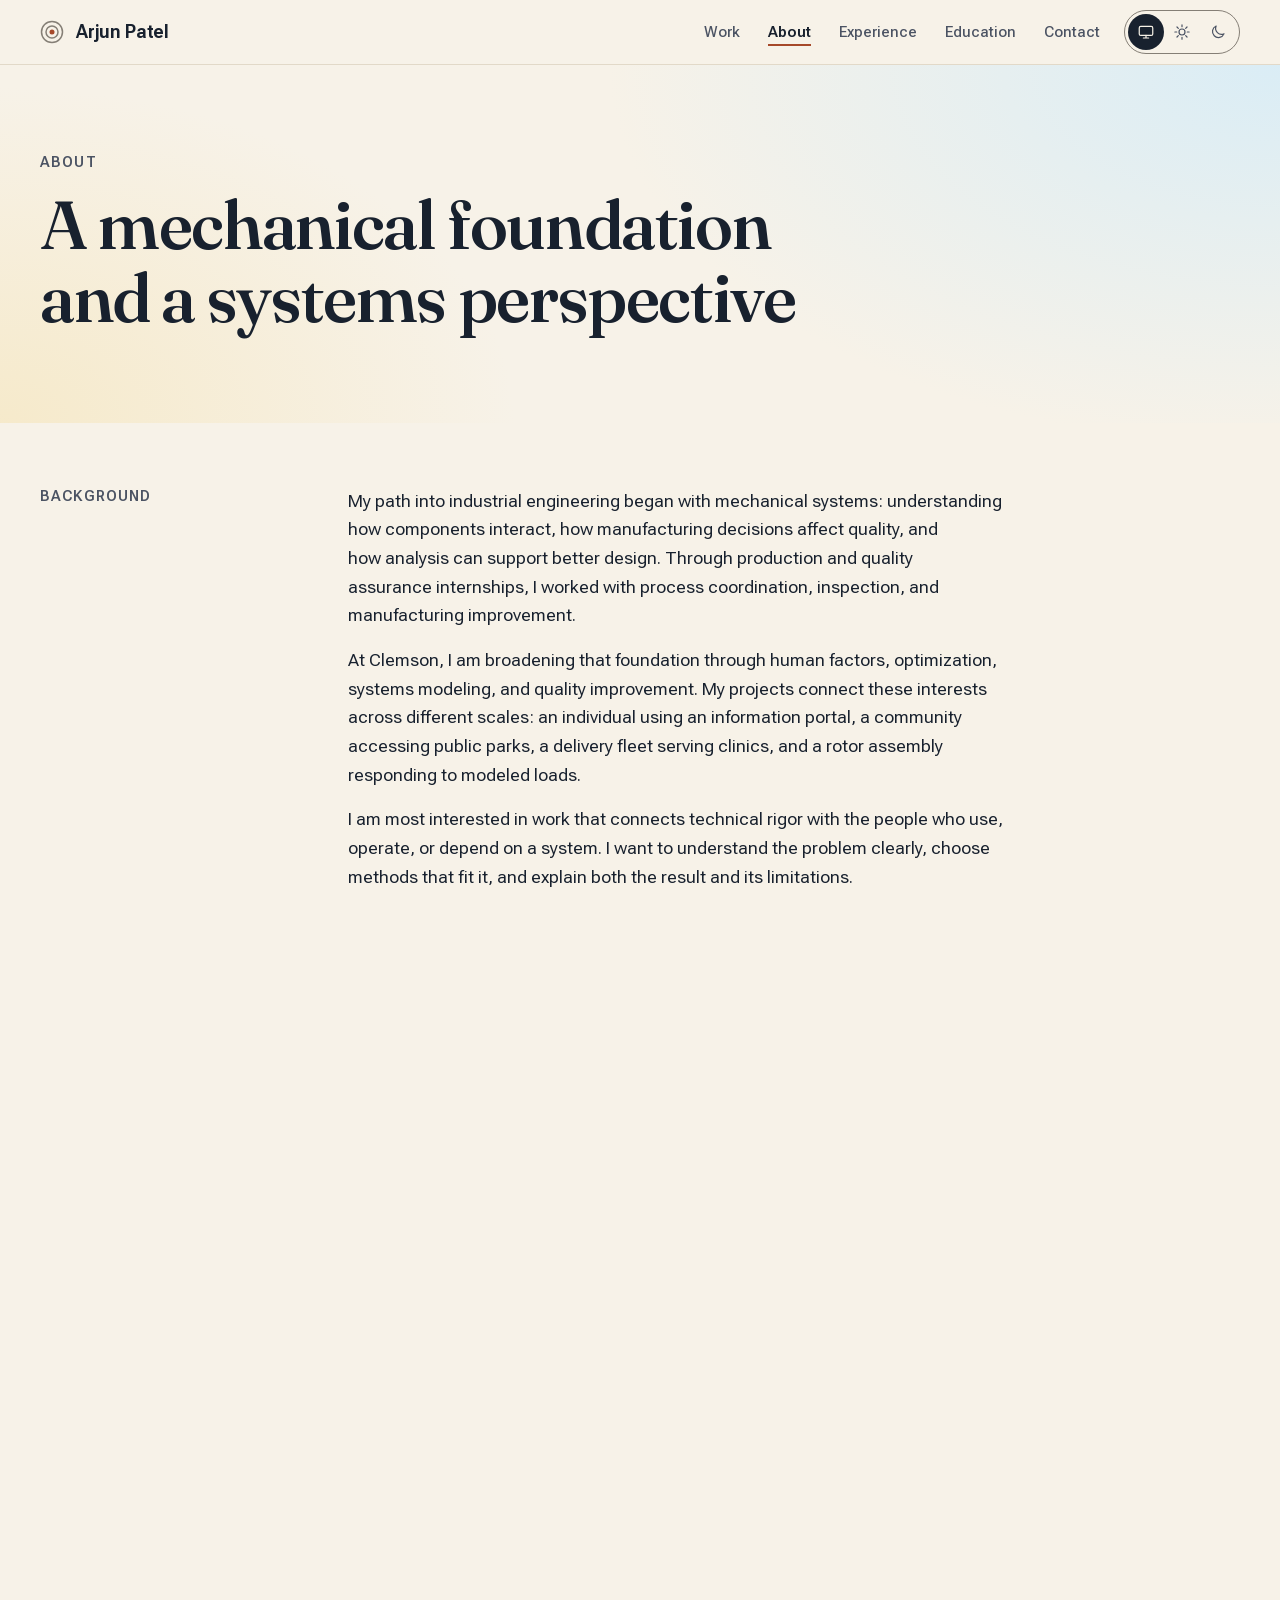
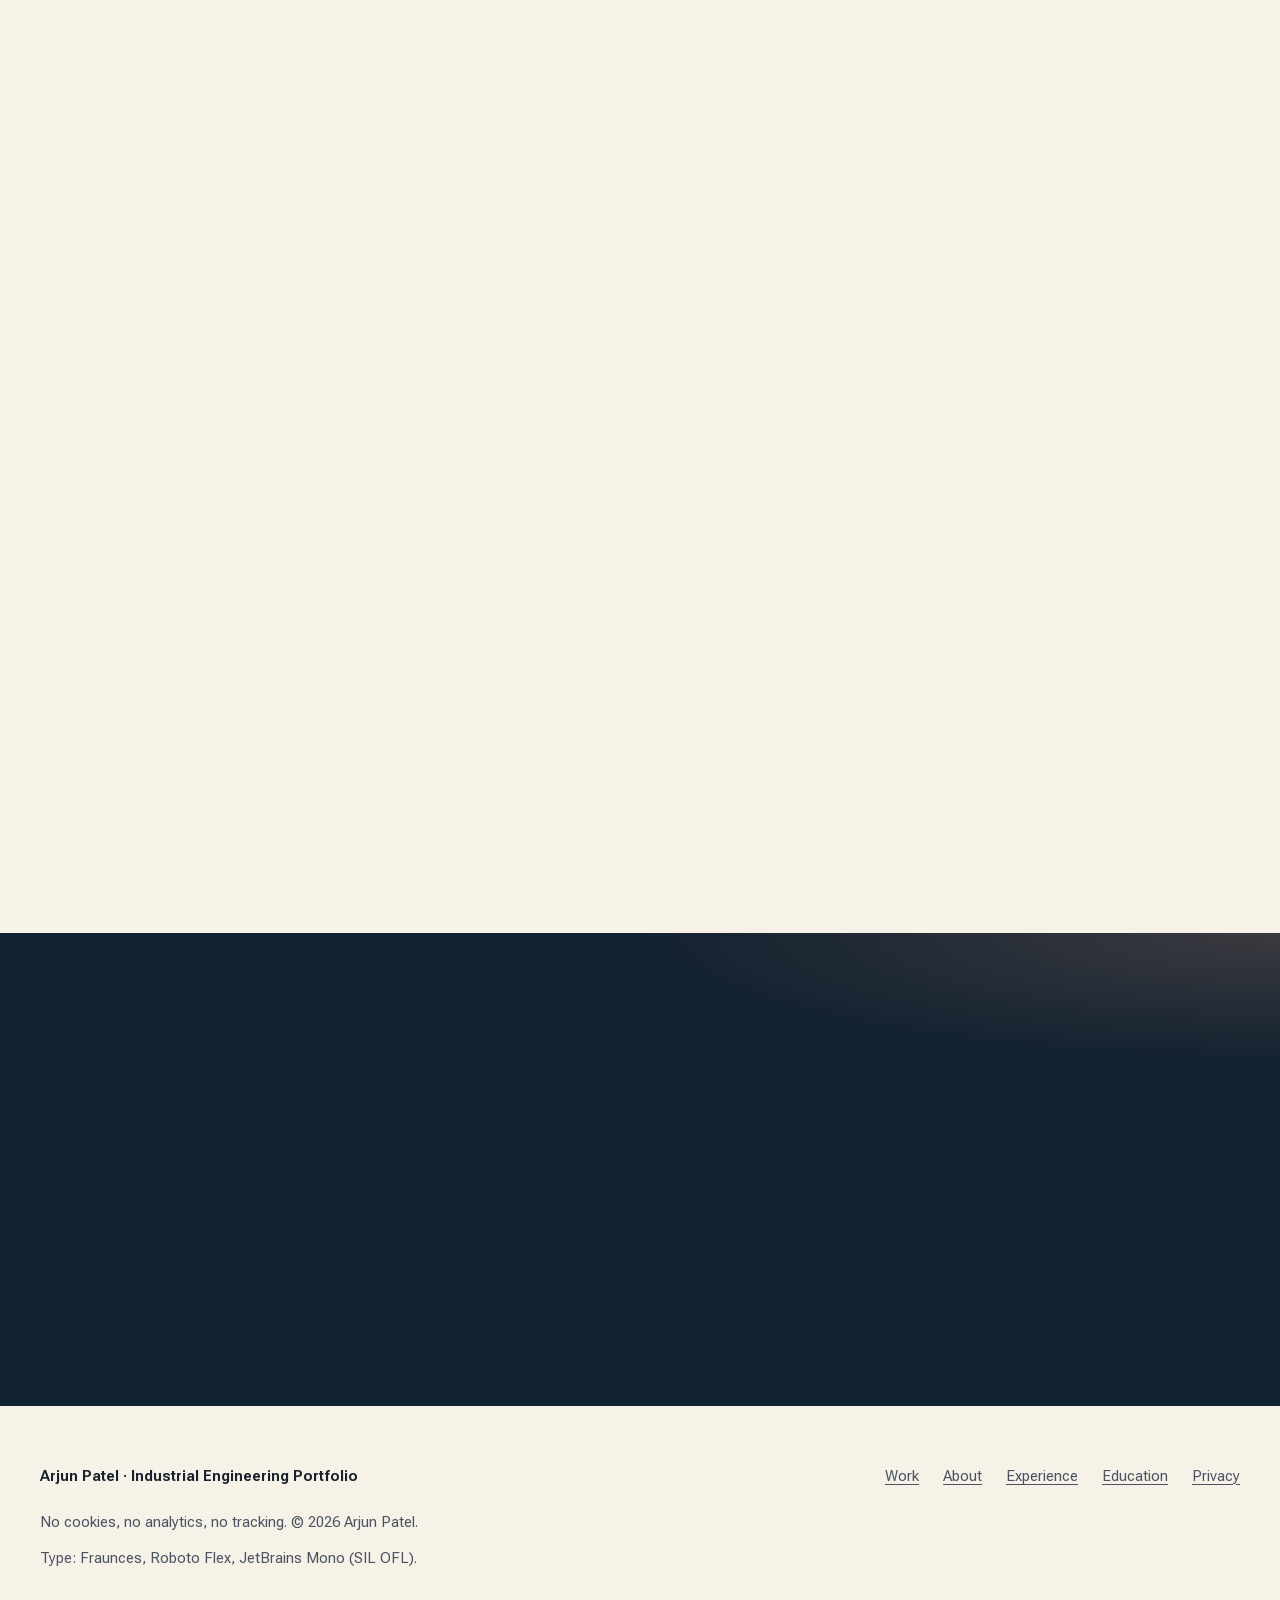
==== commit 4599a61a: "Add files via upload warm design, cool signals." ====
--- a/about/index.html
+++ b/about/index.html
@@ -3,12 +3,13 @@
   <head>
     <meta charset="utf-8">
     <meta name="viewport" content="width=device-width, initial-scale=1">
-    <meta http-equiv="Content-Security-Policy" content="default-src 'self'; img-src 'self' data:; font-src 'self'; connect-src 'self'; object-src 'none'; base-uri 'self'; form-action 'none'; upgrade-insecure-requests">
+    <meta http-equiv="Content-Security-Policy" content="default-src 'none'; script-src 'self'; style-src 'self'; img-src 'self'; font-src 'self'; connect-src 'none'; object-src 'none'; base-uri 'none'; form-action 'none'; upgrade-insecure-requests; require-trusted-types-for 'script'; trusted-types 'none'">
     <meta name="referrer" content="strict-origin-when-cross-origin">
     <title>About — Background, Approach, and Skills | Arjun Patel</title>
     <meta name="description" content="Arjun Patel is an Industrial Engineering master’s student at Clemson University with a Mechanical Engineering background. Approach, interests, and skills.">
     <meta name="color-scheme" content="light dark">
-    <meta name="theme-color" content="#F0EEE6">
+    <meta name="theme-color" content="#F7F2E8" media="(prefers-color-scheme: light)">
+    <meta name="theme-color" content="#101820" media="(prefers-color-scheme: dark)">
     <meta property="og:type" content="website">
     <meta property="og:site_name" content="Arjun Patel">
     <meta property="og:title" content="About — Background, Approach, and Skills | Arjun Patel">
@@ -16,7 +17,10 @@
     <meta name="twitter:card" content="summary">
     <link rel="icon" href="../favicon.svg" type="image/svg+xml">
     <link rel="stylesheet" href="../assets/css/tokens.css">
+    <link rel="stylesheet" href="../assets/css/fonts.css">
     <link rel="stylesheet" href="../assets/css/site.css">
+    <link rel="preload" href="../assets/fonts/fraunces-latin-var.woff2" as="font" type="font/woff2" crossorigin>
+    <link rel="preload" href="../assets/fonts/roboto-flex-latin-var.woff2" as="font" type="font/woff2" crossorigin>
     <script src="../assets/js/theme.js"></script>
     <script src="../assets/js/site.js" defer></script>
     <script type="application/ld+json">
@@ -52,27 +56,44 @@
     <header class="site-header">
       <div class="wrap site-header__inner">
         <a class="site-logo" href="../">
-          <svg class="site-logo__mark" viewBox="0 0 22 22" aria-hidden="true" focusable="false"><circle cx="11" cy="11" r="9"/><circle cx="11" cy="11" r="4.5"/><circle class="site-logo__dot" cx="2" cy="11" r="2"/></svg>
+          <svg class="site-logo__mark" viewBox="0 0 24 24" aria-hidden="true" focusable="false"><circle cx="12" cy="12" r="10.5"/><circle cx="12" cy="12" r="6"/><circle class="site-logo__dot" cx="12" cy="12" r="2.5"/></svg>
           Arjun Patel
         </a>
-        <nav class="site-nav" aria-label="Primary">
-          <ul role="list">
-            <li><a href="../work/">Work</a></li>
-            <li><a href="../about/" aria-current="page">About</a></li>
-            <li><a href="../experience/">Experience</a></li>
-            <li><a href="../education/">Education</a></li>
-            <li><a href="#contact">Contact</a></li>
-            <li><button type="button" class="theme-toggle" data-theme-toggle aria-pressed="false" hidden><span class="theme-toggle__icon" aria-hidden="true"></span>Dark mode</button></li>
-          </ul>
-        </nav>
+        <button type="button" class="menu-toggle" data-menu-toggle aria-expanded="false" aria-controls="site-menu" hidden><span class="menu-toggle__icon" aria-hidden="true"></span>Menu</button>
+        <div class="site-menu" id="site-menu">
+          <nav class="site-nav" aria-label="Primary">
+            <ul role="list">
+              <li><a href="../work/">Work</a></li>
+              <li><a href="../about/" aria-current="page">About</a></li>
+              <li><a href="../experience/">Experience</a></li>
+              <li><a href="../education/">Education</a></li>
+              <li><a href="#contact">Contact</a></li>
+            </ul>
+          </nav>
+          <fieldset class="theme-switch" data-theme-switch hidden>
+            <legend class="visually-hidden">Color theme</legend>
+            <label class="theme-switch__option">
+              <input type="radio" name="theme" value="system" autocomplete="off" checked>
+              <span class="theme-switch__face"><svg viewBox="0 0 24 24" aria-hidden="true" focusable="false"><rect x="3" y="4.5" width="18" height="12" rx="2"/><path d="M8.5 20h7M12 16.5V20"/></svg><span class="theme-switch__text">System</span></span>
+            </label>
+            <label class="theme-switch__option">
+              <input type="radio" name="theme" value="light" autocomplete="off">
+              <span class="theme-switch__face"><svg viewBox="0 0 24 24" aria-hidden="true" focusable="false"><circle cx="12" cy="12" r="4"/><path d="M12 2.5V5M12 19v2.5M2.5 12H5M19 12h2.5M5.3 5.3l1.8 1.8M16.9 16.9l1.8 1.8M5.3 18.7l1.8-1.8M16.9 7.1l1.8-1.8"/></svg><span class="theme-switch__text">Light</span></span>
+            </label>
+            <label class="theme-switch__option">
+              <input type="radio" name="theme" value="dark" autocomplete="off">
+              <span class="theme-switch__face"><svg viewBox="0 0 24 24" aria-hidden="true" focusable="false"><path d="M20 14.5A8 8 0 0 1 9.5 4a8 8 0 1 0 10.5 10.5z"/></svg><span class="theme-switch__text">Dark</span></span>
+            </label>
+          </fieldset>
+        </div>
       </div>
     </header>
 
     <main id="main" tabindex="-1">
-      <div class="band band--oat">
+      <div class="page-wash">
         <div class="wrap">
           <header class="page-head">
-            <p class="label"><span class="label__num" aria-hidden="true">02 — </span>About</p>
+            <p class="label">About</p>
             <h1>A mechanical foundation and a systems perspective</h1>
           </header>
         </div>
@@ -198,23 +219,23 @@
 
     <footer class="site-footer">
       <div class="band band--ink">
-      <section class="wrap contact" id="contact" aria-labelledby="contact-title">
-        <div>
-          <p class="label">Contact</p>
-          <h2 id="contact-title">Let’s discuss a systems problem worth solving.</h2>
-          <p class="contact__lead">If your work connects people, operations, or engineering analysis, I’d welcome a conversation about the problem and how I could contribute.</p>
-        </div>
-        <div class="contact__actions">
-          <p class="contact__address">arjunb.patel@outlook.com</p>
-          <ul class="contact__links" role="list">
-            <li><a class="button button--primary" href="mailto:arjunb.patel@outlook.com?subject=Hello%20from%20your%20portfolio">Email Arjun</a></li>
-            <li><a class="button button--secondary" href="https://www.linkedin.com/in/linkwitharjun" rel="noopener noreferrer">Connect on LinkedIn<span class="external-icon" aria-hidden="true">↗</span><span class="visually-hidden"> (opens external site)</span></a></li>
-            <li><button type="button" class="button button--secondary" data-copy="arjunb.patel@outlook.com" hidden>Copy email address</button></li>
-          </ul>
-          <p class="contact__status" role="status" data-copy-status></p>
-          <p class="contact__hint">Recruiters: please include the role and timeline.</p>
-        </div>
-      </section>
+        <section class="wrap contact" id="contact" aria-labelledby="contact-title">
+          <div>
+            <p class="label">Contact</p>
+            <h2 id="contact-title">Let’s discuss a systems problem worth solving.</h2>
+            <p class="contact__lead">If your work connects people, operations, or engineering analysis, I’d welcome a conversation about the problem and how I could contribute.</p>
+          </div>
+          <div class="contact__actions">
+            <p class="contact__address">arjunb.patel@outlook.com</p>
+            <ul class="contact__links" role="list">
+              <li><a class="button button--primary" href="mailto:arjunb.patel@outlook.com?subject=Hello%20from%20your%20portfolio">Email Arjun</a></li>
+              <li><a class="button button--secondary" href="https://www.linkedin.com/in/linkwitharjun" rel="noopener noreferrer">Connect on LinkedIn<span class="external-icon" aria-hidden="true">↗</span><span class="visually-hidden"> (opens external site)</span></a></li>
+              <li><button type="button" class="button button--secondary" data-copy="arjunb.patel@outlook.com" hidden>Copy email address</button></li>
+            </ul>
+            <p class="contact__status" role="status" data-copy-status></p>
+            <p class="contact__hint">Recruiters: please include the role and timeline.</p>
+          </div>
+        </section>
       </div>
       <div class="wrap site-footer__inner">
         <p class="site-footer__id">Arjun Patel · Industrial Engineering Portfolio</p>
@@ -228,6 +249,7 @@
           </ul>
         </nav>
         <p class="site-footer__note">No cookies, no analytics, no tracking. © 2026 Arjun Patel.</p>
+        <p class="site-footer__credit">Type: Fraunces, Roboto Flex, JetBrains Mono (SIL OFL).</p>
       </div>
     </footer>
   </body>
--- a/assets/css/tokens.css
+++ b/assets/css/tokens.css
@@ -1,99 +1,129 @@
-/*
-  Design tokens. Warm, light "paper" theme by default; a warm dark theme is opt-in through the
-  header toggle (data-theme="dark" on <html>). Every text colour passes WCAG AA (4.5:1) on
-  --color-bg, --color-surface and --color-surface-2; control borders and chart marks pass 3:1.
-*/
+/* Design tokens — "warm field, cool signal". All text pairs verified WCAG 2.2 AA.
+   Do not change a colour without re-checking contrast (README, "Design tokens"). */
+@property --grad { syntax: "<number>"; inherits: true; initial-value: 0; }
+
 :root {
   color-scheme: light;
 
-  /* Colour — light (default) */
-  --color-bg: #FAF9F5;              /* ivory page */
-  --color-surface: #FFFFFF;         /* cards, plates, tables */
-  --color-surface-2: #F0EEE6;       /* oat bands and panels */
-  --color-text: #141413;
-  --color-text-muted: #5E5D59;
-  --color-text-subtle: #6B6A64;
-  --color-accent: #A8482A;          /* clay: links, name, highlights */
-  --color-accent-strong: #863820;
-  --color-signal: #55662B;          /* olive: evidence tags, status dot */
-  --color-border: #E3E0D5;          /* decorative only */
-  --color-border-strong: #87867F;   /* identifies controls: >= 3:1 */
+  /* Core — light */
+  --color-bg: #F7F2E8;              /* sandstone paper */
+  --color-surface: #FFFDF8;         /* cards, plates, tables */
+  --color-surface-2: #EDE5D6;       /* bands, panels, TOC */
+  --color-text: #18212E;            /* sea-ink */
+  --color-text-muted: #4B5363;
+  --color-text-subtle: #555C6B;
+  --color-link: #13607E;            /* sea */
+  --color-link-hover: #14465D;
+  --color-accent: #A6492A;          /* terracotta: name, emphasized word, active nav underline */
+  --color-accent-strong: #86391F;
+  --color-butter: #F5E3B3;          /* highlight fill behind dark text only */
+  --color-border: #E2D9C8;          /* decorative hairlines */
+  --color-border-strong: #857F76;   /* control borders, >= 3:1 */
   --color-focus: #1A56C4;
-  --color-button-bg: #141413;
-  --color-button-text: #FAF9F5;
-  --color-button-hover: #3D3D3A;
-  --color-ink: #141413;             /* dark band behind the contact block */
+  --color-ink-band: #132230;        /* contact band */
+  --color-button-bg: #18212E;
+  --color-button-text: #F7F2E8;
+  --color-button-hover: #14465D;
+  --color-signal: #346440;          /* status dot (moss) */
+  --chart-mark: #807B75;            /* neutral chart marks: on surface/bg only */
+  --chart-accent: #BA5B39;
+  --chart-grid: var(--color-border);
+  --plate-light: #FFFFFF;           /* fixed plates behind source figures */
+  --plate-cad: #E8E9ED;
+  --wash-cool: rgb(213 236 248 / 0.85);   /* atmosphere: sea tint, fades to the page */
+  --wash-warm: rgb(245 227 179 / 0.55);   /* atmosphere: butter tint */
 
-  /* Tinted panels (fixed in both themes; always carry dark text) */
-  --tint-sage: #CFDCCB;
-  --tint-lavender: #D6D4E6;
-  --tint-blush: #EDD5CC;
-  --tint-text: #141413;
-  --tint-text-muted: #3D3D3A;
+  /* Disciplines — accent / tint / mark (equal lightness, so they read as one family) */
+  --hf-accent: #13607E; --hf-tint: #D5ECF8; --hf-mark: #3484A7;   /* sea   · human-factors */
+  --op-accent: #346440; --op-tint: #DBEEDE; --op-mark: #52895E;   /* moss  · optimization */
+  --md-accent: #535185; --md-tint: #E5E6FC; --md-mark: #7572B0;   /* iris  · mechanical-design */
+  --qi-accent: #794D0B; --qi-tint: #F5E5D3; --qi-mark: #A16E2B;   /* ochre · quality-improvement */
+  --accent-local: var(--color-accent);
+  --tint-local: var(--color-surface-2);
+  --mark-local: var(--chart-accent);
 
-  /* Charts — marks are >= 3:1 on --color-surface; text never wears these */
-  --chart-mark: #8F8D85;
-  --chart-accent: #C6613F;
-  --chart-grid: var(--color-border);
+  /* Type */
+  --font-display: "Fraunces", ui-serif, Georgia, serif;
+  --font-text: "Roboto Flex", system-ui, -apple-system, "Segoe UI", Roboto, Arial, sans-serif;
+  --font-mono: "JetBrains Mono", ui-monospace, "SFMono-Regular", Menlo, Consolas, monospace;
+  --step--1: clamp(0.833rem, 0.81rem + 0.1vw, 0.889rem);
+  --step-0: clamp(1rem, 0.96rem + 0.2vw, 1.125rem);
+  --step-1: clamp(1.2rem, 1.12rem + 0.4vw, 1.5rem);
+  --step-2: clamp(1.44rem, 1.3rem + 0.7vw, 2rem);
+  --step-3: clamp(1.728rem, 1.5rem + 1.15vw, 2.666rem);
+  --step-4: clamp(2.074rem, 1.7rem + 1.9vw, 3.554rem);
+  --step-5: clamp(2.488rem, 1.9rem + 3vw, 4.736rem);
+  --step-6: clamp(2.75rem, 1.8rem + 4.8vw, 6rem);    /* home hero headline only */
+  --leading-body: 1.6;
+  --measure: 68ch;
+  --grad-base: 0;                   /* Roboto Flex grade; dark themes lower it */
 
-  /* Plates behind source figures: fixed and opaque in both themes */
-  --plate-light: #FFFFFF;
-  --plate-cad: #E8E9ED;
-
-  /* Typography */
-  --font-sans: "Inter Variable", system-ui, -apple-system, "Segoe UI", sans-serif;
-  --font-serif: ui-serif, "New York", "Iowan Old Style", "Palatino Linotype", Palatino, Georgia, serif;
-  --font-mono: "JetBrains Mono Variable", ui-monospace, "SFMono-Regular", Menlo, Consolas, monospace;
-  --step--1: 0.833rem;
-  --step-0: clamp(1rem, 0.97rem + 0.15vw, 1.0625rem);
-  --step-1: 1.25rem;
-  --step-2: 1.563rem;
-  --step-3: 1.953rem;
-  --step-4: clamp(2.441rem, 2rem + 2vw, 3.052rem);
-  --step-5: clamp(2.25rem, 1.5rem + 3.6vw, 4.25rem);   /* home headline only */
-  --leading-body: 1.6;
-  --leading-heading: 1.15;
-  --measure: 68ch;
-
-  /* Spacing (4px base) */
+  /* Space, shape, elevation, motion, layout */
   --space-1: 0.25rem; --space-2: 0.5rem; --space-3: 0.75rem; --space-4: 1rem;
   --space-6: 1.5rem;  --space-8: 2rem;   --space-12: 3rem;   --space-16: 4rem;
-  --space-24: 6rem;
-
-  /* Shape, elevation, motion, layout */
-  --radius-sm: 8px; --radius-md: 12px; --radius-lg: 20px; --radius-full: 999px;
-  --shadow-1: 0 1px 2px rgb(20 20 19 / 0.05);
-  --shadow-2: 0 12px 28px -12px rgb(20 20 19 / 0.22);
-  --dur-fast: 120ms; --dur-base: 200ms; --dur-slow: 480ms;
-  --ease-out: cubic-bezier(0.2, 0, 0, 1);
-  --content-max: 1200px;
-  --gutter: clamp(16px, 4vw, 32px);
+  --space-24: 6rem;   --space-32: 8rem;
+  --radius-xs: 4px; --radius-sm: 8px; --radius-md: 14px; --radius-lg: 22px; --radius-xl: 36px; --radius-full: 999px;
+  --shadow-1: 0 1px 2px rgb(24 33 46 / 0.06);
+  --shadow-2: 0 16px 32px -16px rgb(24 33 46 / 0.24);
+  --dur-fast: 150ms; --dur-base: 250ms; --dur-slow: 450ms; --dur-signature: 900ms;
+  --ease-standard: cubic-bezier(0.2, 0, 0, 1);
+  --ease-decelerate: cubic-bezier(0.05, 0.7, 0.1, 1);
+  --ease-accelerate: cubic-bezier(0.3, 0, 0.8, 0.15);
+  --content-max: 1240px;
+  --gutter: clamp(16px, 4vw, 40px);
   --target-min: 44px;
 }
 
+/* Dark tokens ("night sea") — applied when the OS is dark (unless the visitor chose Light) or when
+   the visitor chose Dark. The two blocks must stay identical. */
+@media (prefers-color-scheme: dark) {
+  :root:not([data-theme="light"]) {
+    color-scheme: dark;
+    --color-bg: #101820; --color-surface: #1C2936; --color-surface-2: #172330;
+    --color-text: #F2ECE1; --color-text-muted: #BCC3CC; --color-text-subtle: #A3ABB6;
+    --color-link: #86C5DC; --color-link-hover: #B3DCEA;
+    --color-accent: #F0A584; --color-accent-strong: #F7C6AF; --color-butter: #F2D48A;
+    --color-border: #2B3947; --color-border-strong: #7F8A96; --color-focus: #FFD166;
+    --color-ink-band: #0B121A;
+    --color-button-bg: #F2ECE1; --color-button-text: #101820; --color-button-hover: #FFFFFF;
+    --color-signal: #9FCBA7;
+    --chart-mark: #8F98A3; --chart-accent: #E08A6C;
+    --wash-cool: rgb(20 50 63 / 0.9); --wash-warm: rgb(242 212 138 / 0.05);
+    --hf-accent: #8DC7E4; --hf-tint: #14323F; --hf-mark: #8DC7E4;
+    --op-accent: #9FCBA7; --op-tint: #1F3423; --op-mark: #9FCBA7;
+    --md-accent: #B8B8EB; --md-tint: #2B2B42; --md-mark: #B8B8EB;
+    --qi-accent: #E0B584; --qi-tint: #3D2911; --qi-mark: #E0B584;
+    --shadow-1: none; --shadow-2: 0 16px 32px -16px rgb(0 0 0 / 0.6);
+    --grad-base: -25;
+  }
+}
 :root[data-theme="dark"] {
   color-scheme: dark;
-  --color-bg: #1F1E1D;
-  --color-surface: #2A2927;
-  --color-surface-2: #33322F;
-  --color-text: #FAF9F5;
-  --color-text-muted: #C2C0B6;
-  --color-text-subtle: #A8A69D;
-  --color-accent: #EDA58E;
-  --color-accent-strong: #F6C7B7;
-  --color-signal: #BFCF86;
-  --color-border: #3B3A37;
-  --color-border-strong: #8A8880;
-  --color-focus: #FFD166;
-  --color-button-bg: #FAF9F5;
-  --color-button-text: #141413;
-  --color-button-hover: #FFFFFF;
-  --chart-mark: #8A8880;
-  --chart-accent: #E08A6C;
-  --shadow-1: none;
-  --shadow-2: 0 12px 28px -12px rgb(0 0 0 / 0.6);
+  --color-bg: #101820; --color-surface: #1C2936; --color-surface-2: #172330;
+  --color-text: #F2ECE1; --color-text-muted: #BCC3CC; --color-text-subtle: #A3ABB6;
+  --color-link: #86C5DC; --color-link-hover: #B3DCEA;
+  --color-accent: #F0A584; --color-accent-strong: #F7C6AF; --color-butter: #F2D48A;
+  --color-border: #2B3947; --color-border-strong: #7F8A96; --color-focus: #FFD166;
+  --color-ink-band: #0B121A;
+  --color-button-bg: #F2ECE1; --color-button-text: #101820; --color-button-hover: #FFFFFF;
+  --color-signal: #9FCBA7;
+  --chart-mark: #8F98A3; --chart-accent: #E08A6C;
+  --wash-cool: rgb(20 50 63 / 0.9); --wash-warm: rgb(242 212 138 / 0.05);
+  --hf-accent: #8DC7E4; --hf-tint: #14323F; --hf-mark: #8DC7E4;
+  --op-accent: #9FCBA7; --op-tint: #1F3423; --op-mark: #9FCBA7;
+  --md-accent: #B8B8EB; --md-tint: #2B2B42; --md-mark: #B8B8EB;
+  --qi-accent: #E0B584; --qi-tint: #3D2911; --qi-mark: #E0B584;
+  --shadow-1: none; --shadow-2: 0 16px 32px -16px rgb(0 0 0 / 0.6);
+  --grad-base: -25;
 }
 
+/* Per-discipline personalization. Case studies set data-discipline on <body>; cards, chips and
+   panels set it on themselves. */
+[data-discipline="human-factors"]       { --accent-local: var(--hf-accent); --tint-local: var(--hf-tint); --mark-local: var(--hf-mark); }
+[data-discipline="optimization"]        { --accent-local: var(--op-accent); --tint-local: var(--op-tint); --mark-local: var(--op-mark); }
+[data-discipline="mechanical-design"]   { --accent-local: var(--md-accent); --tint-local: var(--md-tint); --mark-local: var(--md-mark); }
+[data-discipline="quality-improvement"] { --accent-local: var(--qi-accent); --tint-local: var(--qi-tint); --mark-local: var(--qi-mark); }
+
 @media (prefers-reduced-motion: reduce) {
-  :root { --dur-fast: 0.01ms; --dur-base: 0.01ms; --dur-slow: 0.01ms; }
+  :root { --dur-fast: 0.01ms; --dur-base: 0.01ms; --dur-slow: 0.01ms; --dur-signature: 0.01ms; }
 }
--- a/assets/css/fonts.css
+++ b/assets/css/fonts.css
@@ -0,0 +1,35 @@
+/* Self-hosted variable fonts (SIL Open Font License 1.1 — see assets/fonts/OFL-*.txt).
+   Latin subset, 337 KB in total. The ranges below are the ranges kept in each file:
+   asking for a value outside them is clamped by the browser.
+   Fraunces          opsz 9–144 · wght 300–800 · SOFT 0–100 (italic: SOFT fixed at 100)
+   Roboto Flex       opsz 8–144 · wght 400–800 · wdth 100–115 · GRAD −150…80
+   JetBrains Mono    wght 400–600 */
+@font-face {
+  font-family: "Fraunces";
+  font-style: normal;
+  font-weight: 300 800;
+  font-display: swap;
+  src: url("../fonts/fraunces-latin-var.woff2") format("woff2");
+}
+@font-face {
+  font-family: "Fraunces";
+  font-style: italic;
+  font-weight: 300 800;
+  font-display: swap;
+  src: url("../fonts/fraunces-italic-latin-var.woff2") format("woff2");
+}
+@font-face {
+  font-family: "Roboto Flex";
+  font-style: normal;
+  font-weight: 400 800;
+  font-stretch: 100% 115%;
+  font-display: swap;
+  src: url("../fonts/roboto-flex-latin-var.woff2") format("woff2");
+}
+@font-face {
+  font-family: "JetBrains Mono";
+  font-style: normal;
+  font-weight: 400 600;
+  font-display: swap;
+  src: url("../fonts/jetbrains-mono-latin-var.woff2") format("woff2");
+}
--- a/assets/css/site.css
+++ b/assets/css/site.css
@@ -1,702 +1,766 @@
 /*
-  Site styles — project-portfolio.md §3.3 (components) and Appendix A.13 (accessibility essentials).
-  Mobile-first; breakpoints 480 / 768 / 1024 / 1280. No inline styles anywhere, so the
-  Content-Security-Policy can stay at style-src 'self'.
+  Site styles — "warm field, cool signal".
+  Cascade layers, lowest to highest priority. Each component is defined once, in `components`.
+  No inline styles anywhere, so the Content-Security-Policy can stay at style-src 'self'.
 */
-
-/* ---------- Base ---------- */
-*, *::before, *::after { box-sizing: border-box; }
-[hidden] { display: none !important; }
-
-html {
-  font-family: var(--font-sans);
-  font-size: 100%;                         /* respect the visitor's font size */
-  scroll-padding-top: var(--space-8);      /* anchors never land flush against the top */
-  -webkit-text-size-adjust: 100%;
-  text-size-adjust: 100%;
+@layer reset, base, layout, components, pages, utilities;
+
+/* Cross-page transitions: the project plate morphs into the case-study figure. CSS only;
+   browsers without support simply navigate. */
+@media (prefers-reduced-motion: no-preference) {
+  @view-transition { navigation: auto; }
 }
 
-body {
-  display: flex;
-  flex-direction: column;
-  min-height: 100vh;
-  margin: 0;
-  background: var(--color-bg);
-  color: var(--color-text);
-  font-size: var(--step-0);
-  line-height: var(--leading-body);
-  overflow-wrap: anywhere;                 /* long names and URLs reflow at 320px */
-  -webkit-font-smoothing: antialiased;
+/* ===================================================================== reset */
+@layer reset {
+  *, *::before, *::after { box-sizing: border-box; }
+  [hidden] { display: none !important; }
+  html { -webkit-text-size-adjust: 100%; text-size-adjust: 100%; }
+  body, h1, h2, h3, h4, p, ul, ol, dl, dd, figure, table, fieldset, legend { margin: 0; }
+  fieldset { min-width: 0; padding: 0; border: 0; }
+  legend { padding: 0; }
+  img { display: block; max-width: 100%; height: auto; }
+  svg { display: block; }
+  button, input { font: inherit; color: inherit; }
+  button { -webkit-appearance: none; appearance: none; background: none; border: 0; }
 }
 
-main { flex: 1; }
-main:focus { outline: none; }              /* focused by the skip link only */
-
-h1, h2, h3, h4 {
-  margin: 0;
-  font-weight: 650;
-  line-height: var(--leading-heading);
-  letter-spacing: -0.015em;
-  text-wrap: balance;
+/* ====================================================================== base */
+@layer base {
+  :root { --grad: var(--grad-base); }
+
+  html {
+    font-family: var(--font-text);
+    font-size: 100%;                         /* respect the visitor's font size */
+    font-optical-sizing: auto;
+    scroll-padding-top: var(--space-8);
+  }
+
+  /* Grade and softness are set per element so a change to --grad (hover, dark theme, the metric
+     "settle") re-resolves where it is used. A font ignores axes it does not have. */
+  *, *::before, *::after { font-variation-settings: "GRAD" var(--grad), "SOFT" var(--soft, 0); }
+
+  body {
+    display: flex; flex-direction: column; min-height: 100vh;
+    background: var(--color-bg); color: var(--color-text);
+    font-size: var(--step-0); font-weight: 400; line-height: var(--leading-body);
+    overflow-wrap: anywhere;                 /* long names and URLs reflow at 320px */
+    -webkit-font-smoothing: antialiased;
+  }
+  main { flex: 1; }
+  main:focus { outline: none; }              /* focused by the skip link only */
+
+  h1, h2, h3 { font-family: var(--font-display); text-wrap: balance; }
+  h1 { font-size: var(--step-5); font-weight: 560; line-height: 1.06; letter-spacing: -0.02em; }
+  h2 { font-size: var(--step-3); font-weight: 560; line-height: 1.15; letter-spacing: -0.015em; }
+  h3 { font-size: var(--step-2); font-weight: 600; line-height: 1.2; letter-spacing: -0.01em; }
+  p { text-wrap: pretty; }
+  strong, b { font-weight: 650; }
+
+  /* Links: sea, underlined so meaning never relies on colour; hover adds grade, not width */
+  a {
+    color: var(--color-link);
+    text-decoration: underline; text-decoration-thickness: 1px; text-underline-offset: 0.2em;
+    transition: color var(--dur-fast) var(--ease-standard), --grad var(--dur-fast) var(--ease-standard);
+  }
+  a:hover { color: var(--color-link-hover); text-decoration-thickness: 2px; --grad: calc(var(--grad-base) + 80); }
+
+  :focus-visible { outline: 2px solid var(--color-focus); outline-offset: 3px; border-radius: var(--radius-xs); }
 }
-h1 { font-size: var(--step-4); letter-spacing: -0.02em; }
-h2 { font-size: var(--step-3); }
-h3 { font-size: var(--step-1); }
-p, ul, ol, dl, dd, figure, table { margin: 0; }
-p { text-wrap: pretty; }
-img { display: block; max-width: 100%; height: auto; }
-strong, b { font-weight: 650; }
-
-/* Links: underlined so meaning never relies on colour (1.4.1) */
-a {
-  color: var(--color-accent);
-  text-decoration: underline;
-  text-decoration-thickness: 1px;
-  text-underline-offset: 0.2em;
-  transition: color var(--dur-fast) var(--ease-out);
+
+/* ==================================================================== layout */
+@layer layout {
+  .wrap { width: min(100% - 2 * var(--gutter), var(--content-max)); margin-inline: auto; }
+
+  .section { padding-block: clamp(4rem, 10vw, 8rem); }
+  .section--band { background: var(--color-surface-2); --field: var(--color-surface-2); }
+  .section__head { display: grid; gap: var(--space-4) var(--space-8); margin-bottom: clamp(2rem, 5vw, 3.5rem); }
+  .section__lead {
+    max-width: 44rem;
+    font-family: var(--font-display); font-size: var(--step-2); font-weight: 400;
+    line-height: 1.35; letter-spacing: -0.01em;
+  }
+  .section__more { margin-top: var(--space-12); }
+
+  /* Split block: eyebrow label on the left, content on the right */
+  .split { display: grid; gap: var(--space-6) var(--space-8); }
+  .split__body { min-width: 0; }
+  .split__body > * + * { margin-top: var(--space-4); }
+  .split__body > h3 { max-width: 22ch; font-size: var(--step-3); font-weight: 560; line-height: 1.15; letter-spacing: -0.015em; }
+  .split__body > h3 + * { margin-top: var(--space-6); }
+  .split__body > p, .split__body > ul, .split__body > ol { max-width: var(--measure); }
+  .split__body > ul, .split__body > ol { padding-left: 1.25rem; }
+  .split__body > ul > li + li { margin-top: var(--space-2); }
+
+  .page-body { padding-block: clamp(2.5rem, 6vw, 4rem) clamp(4rem, 10vw, 8rem); }
+  .page-body > * + * { margin-top: clamp(3rem, 7vw, 5rem); }
+
+  @media (min-width: 1024px) {
+    .section__head { grid-template-columns: repeat(12, minmax(0, 1fr)); align-items: baseline; }
+    .section__head > .label { grid-column: span 3; }
+    .section__head > .section__lead { grid-column: span 9; }
+    .split { grid-template-columns: repeat(12, minmax(0, 1fr)); }
+    .split > .label { grid-column: span 3; }
+    .split > .split__body { grid-column: span 9; }
+  }
 }
-a:hover { color: var(--color-accent-strong); text-decoration-thickness: 2px; }
-
-/* Focus: visible on every interactive element (2.4.7); outline survives forced colours */
-:focus-visible {
-  outline: 2px solid var(--color-focus);
-  outline-offset: 3px;
-  border-radius: var(--radius-sm);
+
+/* ================================================================ components */
+@layer components {
+  /* ---- Skip link (2.4.1) ---- */
+  .skip-link {
+    position: absolute; left: var(--space-4); top: -100px; z-index: 10;
+    padding: var(--space-3) var(--space-4);
+    border: 1px solid var(--color-border-strong); border-radius: var(--radius-sm);
+    background: var(--color-surface); color: var(--color-text);
+  }
+  .skip-link:focus { top: var(--space-4); }
+
+  /* ---- Eyebrow label: section labels, kickers, spec terms (Roboto Flex, widened) ---- */
+  .label {
+    color: var(--color-text-muted);
+    font-family: var(--font-text); font-size: var(--step--1); font-weight: 600; font-stretch: 112%;
+    line-height: 1.4; letter-spacing: 0.08em; text-transform: uppercase;
+  }
+  .label__num { color: var(--color-text-subtle); font-weight: 500; }
+
+  /* ---- Mono: data only — dates, units, email, provenance ---- */
+  .mono {
+    font-family: var(--font-mono); font-size: var(--step--1); font-weight: 450;
+    line-height: 1.5; letter-spacing: 0.02em;
+  }
+
+  /* ---- Discipline tag: dot + text label (colour is never the only signal) ---- */
+  .tag { display: flex; align-items: center; gap: 0.6em; }
+  .tag__dot { flex: none; width: 0.625rem; height: 0.625rem; border-radius: var(--radius-full); background: var(--accent-local); }
+
+  /* ---- Header (not sticky, so focus is never obscured) ---- */
+  .site-header { border-bottom: 1px solid var(--color-border); }
+  .site-header__inner {
+    display: flex; flex-wrap: wrap; align-items: center; justify-content: space-between;
+    column-gap: var(--space-6); min-height: 4rem;
+  }
+  .site-logo {
+    display: inline-flex; align-items: center; gap: var(--space-3);
+    min-height: var(--target-min);
+    color: var(--color-text); font-size: 1.125rem; font-weight: 650; letter-spacing: -0.01em;
+    text-decoration: none; white-space: nowrap;
+  }
+  .site-logo:hover { color: var(--color-text); text-decoration: underline; text-decoration-thickness: 2px; }
+  .site-logo__mark { flex: none; width: 1.5rem; height: 1.5rem; }
+  .site-logo__mark circle { fill: none; stroke: var(--color-border-strong); stroke-width: 1.5; }
+  .site-logo__mark .site-logo__dot { fill: var(--color-accent); stroke: none; }
+
+  .site-menu { display: flex; flex-wrap: wrap; align-items: center; gap: var(--space-1) var(--space-6); }
+  .site-nav ul { display: flex; flex-wrap: wrap; align-items: center; column-gap: clamp(0.875rem, 2.2vw, 1.75rem); padding: 0; list-style: none; }
+  .site-nav a {
+    display: inline-flex; align-items: center; min-height: var(--target-min);
+    color: var(--color-text-muted); font-size: 0.9375rem; font-weight: 500;
+    text-decoration: none; white-space: nowrap;
+  }
+  .site-nav a:hover { color: var(--color-text); text-decoration: underline; }
+  /* Current page: ink + weight + terracotta underline (not colour alone) */
+  .site-nav a[aria-current="page"], .site-nav a.is-active {
+    color: var(--color-text); font-weight: 600;
+    text-decoration: underline; text-decoration-color: var(--color-accent);
+    text-decoration-thickness: 2px; text-underline-offset: 0.45em;
+  }
+
+  /* Menu button: small screens only, and only once the script has run */
+  .menu-toggle {
+    display: none; align-items: center; gap: var(--space-2);
+    min-height: var(--target-min); padding: 0 var(--space-4);
+    border: 1px solid var(--color-border-strong); border-radius: var(--radius-full);
+    color: var(--color-text); font-size: 0.9375rem; font-weight: 600; cursor: pointer;
+  }
+  .menu-toggle:hover { background: var(--color-surface-2); }
+  .menu-toggle__icon, .menu-toggle__icon::before { display: block; width: 1rem; height: 2px; border-radius: 1px; background: currentColor; }
+  .menu-toggle__icon { position: relative; transform: translateY(-3px); }
+  .menu-toggle__icon::before { content: ""; position: absolute; top: 6px; left: 0; }
+  .menu-toggle[aria-expanded="true"] .menu-toggle__icon { transform: translateY(0) rotate(45deg); }
+  .menu-toggle[aria-expanded="true"] .menu-toggle__icon::before { top: 0; transform: rotate(-90deg); }
+
+  /* ---- Theme switch: System · Light · Dark (radio group in a pill) ---- */
+  .theme-switch { display: inline-flex; padding: 3px; border: 1px solid var(--color-border-strong); border-radius: var(--radius-full); }
+  .theme-switch__option { position: relative; display: block; cursor: pointer; }
+  .theme-switch__option input { position: absolute; inset: 0; width: 100%; height: 100%; margin: 0; opacity: 0; cursor: pointer; }
+  .theme-switch__face {
+    display: flex; align-items: center; justify-content: center; gap: var(--space-2);
+    min-width: 2.25rem; min-height: 2.25rem; padding: 0 var(--space-2);
+    border-radius: var(--radius-full);
+    color: var(--color-text-muted); font-size: 0.875rem; font-weight: 500;
+    transition: background-color var(--dur-fast) var(--ease-standard), color var(--dur-fast) var(--ease-standard);
+  }
+  .theme-switch__face svg { flex: none; width: 1.125rem; height: 1.125rem; fill: none; stroke: currentColor; stroke-width: 1.6; stroke-linecap: round; stroke-linejoin: round; }
+  .theme-switch__option:hover .theme-switch__face { color: var(--color-text); }
+  .theme-switch__option input:checked + .theme-switch__face { background: var(--color-button-bg); color: var(--color-button-text); font-weight: 600; }
+  .theme-switch__option input:focus-visible + .theme-switch__face { outline: 2px solid var(--color-focus); outline-offset: 3px; }
+
+  /* ---- Buttons: pills ---- */
+  .button {
+    display: inline-flex; align-items: center; justify-content: center; gap: var(--space-2);
+    min-height: var(--target-min); padding: 0 var(--space-6);
+    border: 1px solid transparent; border-radius: var(--radius-full);
+    font-family: var(--font-text); font-size: 1rem; font-weight: 600; line-height: 1.2;
+    text-decoration: none; white-space: nowrap; cursor: pointer;
+    transition: background-color var(--dur-fast) var(--ease-standard), border-color var(--dur-fast) var(--ease-standard), color var(--dur-fast) var(--ease-standard), --grad var(--dur-fast) var(--ease-standard);
+  }
+  .button:hover { --grad: calc(var(--grad-base) + 80); }
+  .button--primary { background: var(--color-button-bg); border-color: var(--color-button-bg); color: var(--color-button-text); }
+  .button--primary:hover { background: var(--color-button-hover); border-color: var(--color-button-hover); color: var(--color-button-text); }
+  .button--secondary { border-color: var(--color-border-strong); color: var(--color-text); }
+  .button--secondary:hover { background: var(--color-surface-2); color: var(--color-text); }
+
+  .arrow-link { display: inline-flex; align-items: center; gap: 0.4em; min-height: var(--target-min); font-weight: 600; }
+  .arrow { display: inline-block; transition: transform var(--dur-fast) var(--ease-standard); }
+  .arrow-link:hover .arrow, .card:hover .arrow, .proof__item:hover .arrow, .pager__next:hover .arrow { transform: translateX(3px); }
+  .external-icon { display: inline-block; margin-left: 0.2em; font-size: 0.85em; }
+  .next-links { display: flex; flex-wrap: wrap; gap: var(--space-2) var(--space-8); }
+
+  /* ---- Metric: the loudest thing on the page. The number is never animated — only its grade. ---- */
+  .metric {
+    color: var(--color-text);
+    font-family: var(--font-text); font-size: var(--step-4); font-weight: 650; font-stretch: 115%;
+    font-variant-numeric: tabular-nums lining-nums; line-height: 1; letter-spacing: -0.01em;
+    transition: --grad 700ms var(--ease-decelerate);
+  }
+  .metric.is-pending { --grad: -150; }        /* set by script just before the metric scrolls into view */
+  .metric__unit { font-size: 0.5em; font-weight: 600; letter-spacing: 0; }
+  .metric--text { font-family: var(--font-mono); font-size: var(--step-1); font-weight: 500; font-stretch: 100%; line-height: 1.3; letter-spacing: 0; }
+  .metric-block { display: grid; gap: var(--space-2); padding-top: var(--space-4); border-top: 1px solid var(--color-border-strong); }
+  .metric-block__caption { max-width: 34rem; color: var(--color-text-muted); font-size: 0.9375rem; line-height: 1.45; }
+
+  /* ---- Plates: opaque surfaces behind card media and figures ---- */
+  .plate {
+    position: relative; display: flex; align-items: center; justify-content: center;
+    aspect-ratio: 4 / 3; overflow: hidden;
+    border: 1px solid var(--color-border); border-radius: var(--radius-lg);
+    background: var(--color-surface); box-shadow: var(--shadow-1);
+    transition: transform var(--dur-base) var(--ease-standard), box-shadow var(--dur-base) var(--ease-standard);
+  }
+  /* Fits the plate whole; scale-down never enlarges a figure past its own pixels */
+  .plate > img { position: absolute; inset: 0; width: 100%; height: 100%; object-fit: scale-down; transition: transform var(--dur-base) var(--ease-standard); }
+  .plate--light { background: var(--plate-light); }
+  .plate--cad { background: var(--plate-cad); }
+  .plate--bars { padding: var(--space-6); }
+  .plate--bars .barlist { width: 100%; margin: 0; }
+  .plate--chart .plot { position: absolute; inset: 2.5rem 1.25rem 0.75rem; width: calc(100% - 2.5rem); max-width: 26rem; height: calc(100% - 3.25rem); margin: auto; }
+  .plate__tag { position: absolute; top: var(--space-3); left: var(--space-4); right: var(--space-4); color: var(--color-text-subtle); }
+  .plate--type { align-items: flex-end; justify-content: flex-start; padding: var(--space-6); }
+  .plate__words {
+    display: flex; flex-direction: column; color: var(--color-text-subtle);
+    font-family: var(--font-display); font-size: clamp(1.375rem, 0.9rem + 2.2vw, 2.125rem); font-weight: 560;
+    letter-spacing: -0.015em; line-height: 1.12;
+  }
+  .plate__words span::first-letter { color: var(--accent-local); }
+  .plate__words--phrases { font-size: clamp(1.25rem, 0.85rem + 1.8vw, 1.75rem); line-height: 1.2; }
+  .plate__words--phrases span:first-child { color: var(--color-text); }
+  .plate__words--phrases span::first-letter { color: inherit; }
+  /* The one asymmetric shape on a page: the lead plate's anchor corner points at its text */
+  .shape-lead { border-radius: var(--radius-xl) var(--radius-xl) var(--radius-xs) var(--radius-xl); }
+
+  /* ---- Project cards: the whole card is one link ---- */
+  .cards { display: grid; gap: var(--space-8); padding: 0; list-style: none; }
+  .card { position: relative; display: flex; flex-direction: column; gap: var(--space-6); height: 100%; }
+  .card__body { display: flex; flex: 1; flex-direction: column; gap: var(--space-3); }
+  .card__title { font-size: var(--step-2); font-weight: 600; line-height: 1.2; letter-spacing: -0.01em; transition: --grad var(--dur-fast) var(--ease-standard); }
+  .card__title a { color: var(--color-text); text-decoration: none; }
+  .card__title a::after { content: ""; position: absolute; inset: 0; z-index: 1; }
+  .card:hover .card__title { --grad: calc(var(--grad-base) + 80); }
+  .card:hover .card__title a { text-decoration: underline; text-decoration-thickness: 2px; text-underline-offset: 0.16em; }
+  .card:hover .plate { transform: translateY(-4px); box-shadow: var(--shadow-2); }
+  .card:hover .plate > img { transform: scale(1.02); }
+  .card__copy { max-width: var(--measure); color: var(--color-text-muted); }
+  .card__action { margin-top: auto; padding-top: var(--space-2); color: var(--color-link); font-weight: 600; }
+  .card .metric-block { margin-top: var(--space-2); }
+  @supports selector(:has(a)) {
+    .card__title a:focus-visible { outline: none; }
+    .card:has(.card__title a:focus-visible) { outline: 2px solid var(--color-focus); outline-offset: 8px; border-radius: var(--radius-lg); }
+  }
+  /* Lead card: larger, split, asymmetric */
+  .card--lead .card__title { font-size: var(--step-3); font-weight: 560; line-height: 1.15; letter-spacing: -0.015em; }
+  /* Tile card (Work index): surface, hairline, discipline rule on top */
+  .card--tile { overflow: hidden; padding: var(--space-6) var(--space-4) var(--space-6); border: 1px solid var(--color-border); border-radius: var(--radius-lg); background: var(--color-surface); }
+  .card--tile::before { content: ""; position: absolute; inset: 0 0 auto 0; height: 4px; background: var(--accent-local); }
+  .card--tile .card__body { padding-inline: var(--space-2); }
+  .card--tile .plate { border-radius: var(--radius-md); }
+
+  /* ---- Proof strip: three facts, each a link to its source ---- */
+  .proof { display: grid; padding: 0; list-style: none; border-top: 1px solid var(--color-border-strong); }
+  .proof > li + li { border-top: 1px solid var(--color-border); }
+  .proof__item { display: grid; gap: var(--space-2); height: 100%; padding-block: var(--space-6); color: var(--color-text); text-decoration: none; }
+  .proof__item:hover { color: var(--color-text); }
+  .proof__caption { max-width: 22rem; line-height: 1.4; }
+  .proof__source { align-self: end; color: var(--color-link); text-decoration: underline; text-underline-offset: 0.25em; }
+  .proof__item:hover .proof__source { color: var(--color-link-hover); text-decoration-thickness: 2px; }
+
+  /* ---- Ring illustration: systems (rings) around a person (centre), three capability areas (dots) ---- */
+  .rings { pointer-events: none; }
+  .rings__ring { fill: none; stroke: var(--color-border-strong); stroke-width: 1; stroke-opacity: 0.35; vector-effect: non-scaling-stroke; stroke-dasharray: 1; stroke-dashoffset: 0; }
+  .rings__person { fill: var(--color-accent); }
+  .rings__dot { transform-box: fill-box; transform-origin: center; }
+  .rings__dot--hf { fill: var(--hf-mark); }
+  .rings__dot--op { fill: var(--op-mark); }
+  .rings__dot--md { fill: var(--md-mark); }
+
+  /* ---- "How I work" panels: discipline tints, text and muted text only ---- */
+  .panels { display: grid; gap: var(--space-6); padding: 0; list-style: none; }
+  .panel { display: flex; flex-direction: column; gap: var(--space-3); padding: var(--space-8) var(--space-6); border-radius: var(--radius-lg); background: var(--tint-local); color: var(--color-text); }
+  .panel__glyph { width: 2.5rem; height: 2.5rem; margin-bottom: var(--space-4); }
+  .panel__glyph .glyph-stroke { fill: none; stroke: var(--accent-local); stroke-width: 2; stroke-linecap: round; stroke-linejoin: round; }
+  .panel__glyph .glyph-fill { fill: var(--accent-local); }
+  .panel h3 { font-size: var(--step-2); }
+  .panel > p { max-width: 30rem; color: var(--color-text-muted); }
+  .panel__links { display: flex; flex-wrap: wrap; align-items: center; gap: 0 var(--space-6); margin-top: auto; padding-top: var(--space-3); }
+  .panel .panel__links { color: var(--color-text); }
+  .panel__links a, .panel__links a:hover { color: var(--color-text); }
+  .panel__links-label { flex-basis: 100%; }
+
+  /* ---- Timeline: a rail with shaped markers (filled dot = role, hollow ring = education) ---- */
+  .legend { display: flex; flex-wrap: wrap; gap: var(--space-2) var(--space-6); padding: 0 !important; list-style: none; color: var(--color-text-muted); font-size: 0.9375rem; }
+  .legend li { display: inline-flex; align-items: center; gap: var(--space-2); margin: 0 !important; }
+  .marker { flex: none; display: inline-block; width: 0.875rem; height: 0.875rem; border-radius: var(--radius-full); }
+  .marker--role { background: var(--color-accent); }
+  .marker--education { border: 2.5px solid var(--color-link); background: var(--field, var(--color-bg)); }
+  .timeline { position: relative; padding: 0 !important; list-style: none; }
+  .timeline::before { content: ""; position: absolute; left: 0.40625rem; top: 0.75rem; bottom: 0.75rem; width: 1px; background: var(--color-border-strong); }
+  .timeline > li { position: relative; display: grid; gap: var(--space-1) var(--space-8); margin: 0 !important; padding: var(--space-4) 0 var(--space-4) var(--space-8); }
+  .timeline > li > .marker { position: absolute; left: 0; top: 1.35rem; }
+  .timeline__when { color: var(--color-text-muted); }
+  .timeline__what { font-weight: 650; }
+  .timeline__where { color: var(--color-text-muted); }
+
+  /* ---- Spec sheet: <dl> of metadata on a surface with hairlines ---- */
+  .spec { padding: 0 var(--space-6); border: 1px solid var(--color-border); border-radius: var(--radius-lg); background: var(--color-surface); }
+  .spec__row { display: grid; gap: var(--space-1) var(--space-6); padding-block: var(--space-4); }
+  .spec__row + .spec__row { border-top: 1px solid var(--color-border); }
+  .spec dt {
+    color: var(--color-text-muted);
+    font-size: var(--step--1); font-weight: 600; font-stretch: 112%;
+    letter-spacing: 0.08em; line-height: 1.8; text-transform: uppercase;
+  }
+  .spec dd { min-width: 0; }
+
+  /* ---- Filter chips (progressive enhancement, revealed by script) ---- */
+  .filter { display: grid; gap: var(--space-3); margin-bottom: var(--space-12); }
+  .filter__chips { display: flex; flex-wrap: wrap; align-items: center; gap: var(--space-2); }
+  .chip {
+    display: inline-flex; align-items: center; gap: 0.55em;
+    min-height: 2.5rem; padding: 0 var(--space-4);
+    border: 1.5px solid var(--color-border-strong); border-radius: var(--radius-sm);
+    color: var(--color-text); font-size: 0.9375rem; font-weight: 500; line-height: 1.2; cursor: pointer;
+    transition: background-color var(--dur-fast) var(--ease-standard), border-color var(--dur-fast) var(--ease-standard);
+  }
+  .chip:hover { background: var(--color-surface-2); }
+  .chip__dot { flex: none; width: 0.625rem; height: 0.625rem; border-radius: var(--radius-full); background: var(--accent-local); }
+  /* Pressed: tint fill + accent border + check mark + weight */
+  .chip[aria-pressed="true"] { background: var(--tint-local); border-color: var(--accent-local); font-weight: 600; }
+  .chip[aria-pressed="true"] .chip__dot {
+    width: 0.4rem; height: 0.75rem; margin-inline: 0.1rem 0.125rem;
+    border: solid var(--accent-local); border-width: 0 2px 2px 0; border-radius: 0; background: none;
+    transform: translateY(-0.1rem) rotate(45deg);
+  }
+  .chip--clear { border-color: transparent; color: var(--color-link); text-decoration: underline; text-underline-offset: 0.2em; }
+  .filter__status, .filter__empty { color: var(--color-text-muted); font-size: 0.9375rem; }
+  .filter__status:empty { display: none; }
+
+  /* ---- Breadcrumb ---- */
+  .breadcrumb { padding-top: var(--space-8); }
+  .breadcrumb ol { display: flex; flex-wrap: wrap; gap: var(--space-2); padding: 0; list-style: none; }
+  .breadcrumb li { display: inline-flex; align-items: center; gap: var(--space-2); min-height: 1.75rem; color: var(--color-text-muted); font-size: 0.9375rem; }
+  .breadcrumb li + li::before { content: "/"; color: var(--color-text-subtle); }
+
+  /* ---- Table of contents ---- */
+  .toc { align-self: start; padding: var(--space-4) var(--space-6); border-radius: var(--radius-lg); background: var(--color-surface-2); }
+  .toc__title { margin-bottom: var(--space-2); }
+  .toc ol { padding: 0; list-style: none; counter-reset: toc; }
+  .toc li { counter-increment: toc; }
+  .toc a {
+    display: flex; align-items: baseline; gap: var(--space-3);
+    min-height: 2.25rem; margin-left: calc(var(--space-3) * -1); padding: 0.3rem 0 0.3rem var(--space-3);
+    border-left: 3px solid transparent;
+    color: var(--color-text); line-height: 1.35; text-decoration: none;
+  }
+  .toc a::before { content: counter(toc, decimal-leading-zero); flex: none; color: var(--color-text-subtle); font-family: var(--font-mono); font-size: var(--step--1); }
+  .toc a:hover { text-decoration: underline; }
+  /* Current section: accent bar + weight (set by the scroll-spy) */
+  .toc a[aria-current="location"] { border-left-color: var(--accent-local); font-weight: 650; }
+
+  /* ---- Numbered steps ---- */
+  .steps { max-width: var(--measure); padding: 0 !important; list-style: none; counter-reset: step; border-top: 1px solid var(--color-border); }
+  .steps > li { display: grid; grid-template-columns: 2.5rem minmax(0, 1fr); margin: 0 !important; padding-block: var(--space-3); border-bottom: 1px solid var(--color-border); counter-increment: step; }
+  .steps > li::before { content: counter(step, decimal-leading-zero); color: var(--color-text-subtle); font-family: var(--font-mono); font-size: var(--step--1); line-height: 2; }
+
+  /* ---- Figures: evidence on an opaque, readable surface ---- */
+  .figure { margin-block: var(--space-8); }
+  .figure__frame { overflow: hidden; border: 1px solid var(--color-border); border-radius: var(--radius-lg); background: var(--color-surface); box-shadow: var(--shadow-1); }
+  .figure__frame--light { background: var(--plate-light); }
+  .figure__frame img { margin-inline: auto; }
+  .figure--modest { max-width: 556px; }      /* the rotor render is 556px wide; never upscaled */
+  .figure figcaption, .figure__note { max-width: var(--measure); margin-top: var(--space-3); color: var(--color-text-muted); font-size: 0.9375rem; line-height: 1.5; }
+  .figure__fallback { padding: var(--space-6); color: var(--color-text-muted); }
+  .lead-figure { margin-block: 0 clamp(2.5rem, 6vw, 4rem); }
+  .lead-figure .figure__frame { border-radius: var(--radius-xl) var(--radius-xl) var(--radius-xs) var(--radius-xl); }
+  .compare { display: grid; gap: var(--space-6); margin-block: var(--space-8); }
+  .compare .figure { margin: 0; }
+
+  /* ---- Tables scroll inside a labelled, focusable region (1.4.10) ---- */
+  .table-wrap { overflow-x: auto; margin-block: var(--space-6); border: 1px solid var(--color-border); border-radius: var(--radius-lg); background: var(--color-surface); box-shadow: var(--shadow-1); }
+  table { width: 100%; min-width: 32rem; border-collapse: collapse; font-size: 0.9375rem; line-height: 1.45; }
+  caption { padding: var(--space-3) var(--space-4); border-bottom: 1px solid var(--color-border); text-align: left; }
+  th, td { padding: var(--space-3) var(--space-4); border-bottom: 1px solid var(--color-border); text-align: left; vertical-align: top; overflow-wrap: normal; }
+  thead th { color: var(--color-text-muted); font-size: var(--step--1); font-weight: 600; font-stretch: 112%; letter-spacing: 0.06em; text-transform: uppercase; vertical-align: bottom; }
+  tbody th { font-weight: 650; }
+  tbody tr:last-child > * { border-bottom: 0; }
+  .num { font-variant-numeric: tabular-nums lining-nums; white-space: nowrap; }
+  table.table--compact { min-width: 0; }
+
+  /* ---- Callout: icon + text label, never colour alone ---- */
+  .callout {
+    display: grid; grid-template-columns: auto minmax(0, 1fr); gap: var(--space-2) var(--space-4);
+    max-width: 46rem; padding: var(--space-6);
+    border: 1px solid var(--color-border); border-left: 4px solid var(--accent-local); border-radius: var(--radius-md);
+    background: var(--color-surface);
+  }
+  .callout__icon { width: 1.25rem; height: 1.25rem; margin-top: 0.2rem; color: var(--accent-local); }
+  .callout h2, .callout__label { font-family: var(--font-text); font-size: 1rem; font-weight: 650; letter-spacing: 0; line-height: 1.6; }
+  .callout p { grid-column: 2; max-width: none; color: var(--color-text-muted); }
+
+  /* ---- Disclosures ---- */
+  details { border: 1px solid var(--color-border); border-radius: var(--radius-md); background: var(--color-surface); }
+  summary { display: flex; align-items: center; gap: var(--space-3); min-height: var(--target-min); padding: var(--space-2) var(--space-4); font-weight: 600; cursor: pointer; list-style: none; }
+  summary::-webkit-details-marker { display: none; }
+  summary::before { content: "+"; flex: none; width: 1ch; color: var(--color-link); font-family: var(--font-mono); }
+  details[open] > summary::before { content: "\2212"; }
+  summary:hover { text-decoration: underline; }
+  .details__body { padding: 0 var(--space-4) var(--space-4); }
+  .details__body > * + * { margin-top: var(--space-4); }
+  .details__body .table-wrap, .details__body .figure { margin-block: 0; }
+  .details__body .table-wrap { background: transparent; box-shadow: none; }
+
+  /* ---- Charts ---- */
+  .chart { margin-block: var(--space-8); }
+  .chart__frame { padding: var(--space-6); border: 1px solid var(--color-border); border-radius: var(--radius-lg); background: var(--color-surface); box-shadow: var(--shadow-1); }
+  .chart__title { font-size: 1rem; font-weight: 650; line-height: 1.4; }
+  .chart__sub { color: var(--color-text-muted); font-size: 0.875rem; line-height: 1.4; }
+  .chart__panels { display: grid; gap: var(--space-8); }
+  .chart__panel .plot { width: 100%; max-width: 22.5rem; margin-top: var(--space-3); }
+  .chart figcaption, .chart__note { max-width: var(--measure); margin-top: var(--space-3); color: var(--color-text-muted); font-size: 0.9375rem; line-height: 1.5; }
+  .chart details { margin-top: var(--space-3); }
+
+  /* Horizontal bars: label, bar, value at the tip. Bar length comes from the SVG width attribute. */
+  .barlist { display: grid; gap: var(--space-3); margin-top: var(--space-4); padding: 0; list-style: none; }
+  .barlist__row { display: grid; gap: var(--space-1) var(--space-4); align-items: center; }
+  .barlist__label { color: var(--color-text-muted); font-size: 0.875rem; line-height: 1.35; }
+  .barlist__track { padding-right: 4.75rem; }      /* room for the value label after the longest bar */
+  .barlist__svg { width: 100%; height: 20px; overflow: visible; }
+  .bar { fill: var(--chart-mark); }
+  .bar--accent { fill: var(--mark-local); }
+  .bar-value { fill: var(--color-text); font-family: var(--font-text); font-size: 0.8125rem; font-weight: 650; font-variant-numeric: tabular-nums lining-nums; dominant-baseline: central; }
+  .barlist--compact .barlist__label { font-size: 0.8125rem; }
+
+  /* Plots drawn in a viewBox: line + column panels */
+  .plot { height: auto; overflow: visible; }
+  .plot__grid { stroke: var(--chart-grid); stroke-width: 1; }
+  .plot__tick, .plot__axis-title { fill: var(--color-text-muted); font-family: var(--font-text); font-size: 12px; font-variant-numeric: tabular-nums lining-nums; }
+  .plot__value { fill: var(--color-text); font-family: var(--font-text); font-size: 13px; font-weight: 650; font-variant-numeric: tabular-nums lining-nums; }
+  /* Data-driven type: the coverage labels' weight scales with their value (400 at 40% … 800 at 60%).
+     The number is still printed, so weight is a second encoding, never the only one. */
+  .plot__value--w511 { font-weight: 511; }
+  .plot__value--w655 { font-weight: 655; }
+  .plot__value--w744 { font-weight: 744; }
+  .plot__line { fill: none; stroke: var(--mark-local); stroke-width: 2; stroke-linecap: round; stroke-linejoin: round; }
+  .plot__dot { fill: var(--mark-local); stroke: var(--color-surface); stroke-width: 2; }
+
+  /* ---- Project pager ---- */
+  .pager { display: grid; gap: var(--space-4); padding-block: var(--space-8) clamp(3rem, 7vw, 5rem); border-top: 1px solid var(--color-border-strong); }
+  .pager a { display: inline-flex; flex-direction: column; justify-content: center; min-height: var(--target-min); text-decoration: none; }
+  .pager a:hover .pager__title, .pager__back:hover { text-decoration: underline; }
+  .pager__back { align-self: center; font-weight: 600; }
+  .pager__next { gap: var(--space-2); }
+  .pager__title { color: var(--color-text); font-family: var(--font-display); font-size: var(--step-2); font-weight: 600; letter-spacing: -0.01em; line-height: 1.2; }
+
+  /* ---- Entries (experience, education), skills, inline lists ---- */
+  .entry { display: grid; gap: var(--space-4) var(--space-8); padding-block: var(--space-8); border-top: 1px solid var(--color-border-strong); }
+  .entry__meta > * + * { margin-top: var(--space-1); }
+  .entry__meta .label { color: var(--color-text); font-family: var(--font-mono); font-size: var(--step--1); font-weight: 450; font-stretch: 100%; letter-spacing: 0.02em; line-height: 1.5; text-transform: none; }
+  .entry__body { min-width: 0; }
+  .entry__body > * + * { margin-top: var(--space-4); }
+  .entry__body h2 { font-size: var(--step-2); font-weight: 600; line-height: 1.2; letter-spacing: -0.01em; }
+  .entry__role { color: var(--color-text-muted); font-size: 1.125rem; }
+  .entry__body h2 + .entry__role { margin-top: var(--space-2); }
+  .entry__body ul { max-width: var(--measure); padding-left: 1.25rem; }
+  .entry__body li + li { margin-top: var(--space-3); }
+  .entry__body h3 { font-family: var(--font-text); font-size: 1rem; font-weight: 650; letter-spacing: 0; line-height: 1.6; }
+  .entry__body h3 + .inline-list { margin-top: var(--space-2); }
+  .meta-line { color: var(--color-text-muted); font-size: 0.9375rem; }
+
+  .inline-list { display: flex; flex-wrap: wrap; gap: var(--space-1) 0; max-width: var(--measure); padding: 0 !important; list-style: none; }
+  .inline-list li { margin: 0 !important; }
+  .inline-list li:not(:last-child)::after { content: "\00B7"; content: "\00B7" / ""; margin-inline: 0.6em; color: var(--color-text-subtle); }
+
+  .skills { border-top: 1px solid var(--color-border); }
+  .skills__group { display: grid; gap: var(--space-2) var(--space-8); padding-block: var(--space-4); border-bottom: 1px solid var(--color-border); }
+  .skills__group h3 { font-family: var(--font-text); font-size: 1rem; font-weight: 650; letter-spacing: 0; line-height: 1.6; }
+  .skills__group .inline-list { color: var(--color-text-muted); }
+
+  /* ---- Contact band: ink field with a soft terracotta glow; same place on every page (3.2.6) ---- */
+  .band--ink {
+    /* dark-theme values, verified on the band colour in both themes */
+    --color-text: #F2ECE1; --color-text-muted: #BCC3CC; --color-text-subtle: #A3ABB6;
+    --color-link: #86C5DC; --color-link-hover: #B3DCEA;
+    --color-accent: #F0A584; --color-border: #2B3947; --color-border-strong: #7F8A96;
+    --color-surface-2: #1C2936; --color-focus: #FFD166;
+    --color-button-bg: #F2ECE1; --color-button-text: #101820; --color-button-hover: #FFFFFF;
+    --grad-base: -25; --grad: -25;
+    position: relative; overflow: hidden;
+    background: var(--color-ink-band); color: var(--color-text-muted);
+  }
+  /* The glow is confined to the band's top padding, so it never sits under text */
+  .band--ink::before {
+    content: ""; position: absolute; top: 0; right: 0; width: min(40rem, 80%); height: var(--band-pad);
+    pointer-events: none;
+    background: radial-gradient(ellipse 100% 100% at 100% 0%, rgb(240 165 132 / 0.18), rgb(240 165 132 / 0));
+  }
+  .band--ink { --band-pad: clamp(4.5rem, 10vw, 8rem); }
+  .contact { position: relative; display: grid; gap: var(--space-8); padding-block: var(--band-pad) clamp(4rem, 9vw, 7rem); }
+  .contact .label { margin-bottom: var(--space-4); }
+  .contact h2 { max-width: 18ch; color: var(--color-text); font-size: var(--step-4); }
+  .contact__lead { max-width: 34rem; margin-top: var(--space-6); font-size: 1.0625rem; }
+  .contact__address { color: var(--color-text); font-family: var(--font-mono); font-size: 1rem; font-weight: 450; letter-spacing: 0.02em; }
+  .contact__links { display: flex; flex-wrap: wrap; gap: var(--space-3); margin-top: var(--space-4); padding: 0; list-style: none; }
+  .contact__status { min-height: 1.5em; margin-top: var(--space-3); }
+  .contact__hint { margin-top: var(--space-1); }
+
+  /* ---- Footer ---- */
+  .site-footer { color: var(--color-text-muted); font-size: 0.9375rem; }
+  .site-footer__inner { display: grid; gap: var(--space-3) var(--space-8); padding-block: var(--space-12); }
+  .site-footer__id { color: var(--color-text); font-weight: 650; }
+  .site-footer ul { display: flex; flex-wrap: wrap; column-gap: var(--space-6); padding: 0; list-style: none; }
+  .site-footer nav a { display: inline-flex; align-items: center; min-height: var(--target-min); color: var(--color-text-muted); }
+  .site-footer nav a:hover { color: var(--color-text); }
+
+  /* ---- Breakpoints ---- */
+  @media (max-width: 767.98px) {
+    /* Small screens: one header row; the list and theme switch open below it from the Menu button.
+       Without scripts the Menu button never appears and the list simply wraps. */
+    .js .menu-toggle { display: inline-flex; }
+    .js .site-menu { display: none; flex-basis: 100%; flex-direction: column; align-items: stretch; gap: var(--space-4); padding-block: var(--space-2) var(--space-6); border-top: 1px solid var(--color-border); }
+    .js .site-menu.is-open { display: flex; }
+    .js .site-nav ul { flex-direction: column; align-items: stretch; }
+    .js .site-nav a { display: flex; font-size: 1.0625rem; }
+    .theme-switch { align-self: flex-start; }
+    .theme-switch__face { min-height: var(--target-min); padding: 0 var(--space-4); }
+  }
+  @media (min-width: 640px) {
+    .barlist__row { grid-template-columns: 12.5rem minmax(0, 1fr); }
+    .barlist__label { text-align: right; }
+    .barlist--compact .barlist__row { grid-template-columns: minmax(0, 1fr); }
+    .barlist--compact .barlist__label { text-align: left; }
+    .chart__panels { grid-template-columns: repeat(2, minmax(0, 1fr)); }
+  }
+  @media (min-width: 768px) {
+    /* the switch shows icons only; its text stays available to assistive technology */
+    .theme-switch__text { position: absolute; width: 1px; height: 1px; padding: 0; margin: -1px; overflow: hidden; clip: rect(0 0 0 0); white-space: nowrap; border: 0; }
+    .cards { grid-template-columns: repeat(2, minmax(0, 1fr)); }
+    .proof { grid-template-columns: repeat(3, minmax(0, 1fr)); }
+    .proof > li + li { border-top: 0; border-left: 1px solid var(--color-border); }
+    .proof > li + li .proof__item { padding-left: var(--space-8); }
+    .proof__item { padding-right: var(--space-6); }
+    .panels { grid-template-columns: repeat(3, minmax(0, 1fr)); }
+    .compare { grid-template-columns: repeat(2, minmax(0, 1fr)); align-items: start; }
+    .spec__row { grid-template-columns: 10.5rem minmax(0, 1fr); }
+    .timeline > li { grid-template-columns: 15rem minmax(0, 1fr); }
+    .skills__group { grid-template-columns: 16rem minmax(0, 1fr); }
+    .entry { grid-template-columns: 16rem minmax(0, 1fr); }
+    .pager { grid-template-columns: auto minmax(0, 1fr); justify-content: space-between; }
+    .pager__next { justify-self: end; align-items: flex-end; text-align: right; }
+    .site-footer__inner { grid-template-columns: minmax(0, 1fr) auto; align-items: center; }
+    .site-footer__note, .site-footer__credit { grid-column: 1 / -1; }
+  }
+  @media (min-width: 1024px) {
+    .card--lead { display: grid; grid-template-columns: repeat(12, minmax(0, 1fr)); column-gap: var(--space-8); align-items: center; }
+    .card--lead > .plate { grid-column: span 7; }
+    .card--lead > .card__body { grid-column: span 5; gap: var(--space-4); }
+    .card--lead .card__action { margin-top: 0; }
+    .contact { grid-template-columns: repeat(12, minmax(0, 1fr)); column-gap: var(--space-8); align-items: end; }
+    .contact > :first-child { grid-column: span 7; }
+    .contact > .contact__actions { grid-column: span 5; }
+  }
 }
 
-.visually-hidden {
-  position: absolute; width: 1px; height: 1px; padding: 0; margin: -1px;
-  overflow: hidden; clip: rect(0 0 0 0); white-space: nowrap; border: 0;
+/* ===================================================================== pages */
+@layer pages {
+  /* Atmosphere: soft radial washes with fuzzy edges — sea top-right, butter bottom-left */
+  .hero, .page-wash {
+    background:
+      radial-gradient(60rem 34rem at 100% 0%, var(--wash-cool), transparent 70%),
+      radial-gradient(46rem 30rem at 0% 100%, var(--wash-warm), transparent 70%),
+      var(--color-bg);
+  }
+
+  /* ---- Home hero ---- */
+  .hero { position: relative; overflow: hidden; }
+  .hero__inner { position: relative; display: grid; gap: var(--space-12) var(--space-8); padding-block: clamp(2.5rem, 5vw, 4.5rem) clamp(2.5rem, 6vw, 5rem); }
+  .hero__eyebrow { display: flex; flex-wrap: wrap; gap: 0 0.6em; margin-bottom: var(--space-6); }
+  .hero__eyebrow span { white-space: nowrap; }
+  .hero__title { font-size: var(--step-6); font-weight: 520; line-height: 1.02; letter-spacing: -0.025em; --soft: 30; }
+  .hero__name {
+    display: block; margin-bottom: var(--space-3);
+    color: var(--color-accent);
+    font-family: var(--font-text); font-size: var(--step-1); font-weight: 650; line-height: 1.3; letter-spacing: 0;
+  }
+  .hero__headline { display: block; }
+  .hero__headline em { color: var(--color-accent); font-style: italic; font-weight: 480; --soft: 100; }
+  .hero__status { display: flex; align-items: baseline; gap: var(--space-3); margin-top: var(--space-8); color: var(--color-text-muted); }
+  .status-dot { flex: none; width: 0.5rem; height: 0.5rem; border-radius: var(--radius-full); background: var(--color-signal); transform: translateY(-0.08em); }
+  .hero__actions { display: flex; flex-wrap: wrap; align-items: center; gap: var(--space-2) var(--space-6); margin-top: var(--space-6); }
+  /* Below 1024px the rings are a faded corner ornament (rings + the person; the three capability
+     dots need the open space they get on wide screens, above the intro). */
+  .hero__aside > .rings { position: absolute; top: -8.75rem; right: -7rem; width: 20rem; height: 20rem; opacity: 0.6; }
+  .hero__aside > .rings .rings__dot { display: none; }
+  .hero__intro { position: relative; max-width: 34rem; font-size: 1.125rem; line-height: 1.55; }
+  .hero__aside .spec { position: relative; max-width: 34rem; margin-top: var(--space-8); }
+  .hero__proof { position: relative; padding-bottom: clamp(1rem, 3vw, 2.5rem); }
+
+  /* Signature motion, once per page: the rings draw in, then the dots arrive. Static otherwise. */
+  @media (prefers-reduced-motion: no-preference) {
+    .rings--draw .rings__ring { animation: ring-draw 700ms var(--ease-decelerate) backwards; }
+    .rings--draw .rings__ring:nth-of-type(2) { animation-delay: 80ms; }
+    .rings--draw .rings__ring:nth-of-type(3) { animation-delay: 160ms; }
+    .rings--draw .rings__ring:nth-of-type(4) { animation-delay: 240ms; }
+    .rings--draw .rings__person, .rings--draw .rings__dot { animation: dot-arrive 300ms var(--ease-decelerate) backwards; }
+    .rings--draw .rings__person { animation-delay: 700ms; transform-box: fill-box; transform-origin: center; }
+    .rings--draw .rings__dot--hf { animation-delay: 780ms; }
+    .rings--draw .rings__dot--op { animation-delay: 840ms; }
+    .rings--draw .rings__dot--md { animation-delay: 900ms; }
+  }
+  @keyframes ring-draw { from { stroke-dashoffset: 1; } to { stroke-dashoffset: 0; } }
+  @keyframes dot-arrive { from { opacity: 0; transform: scale(0.4); } to { opacity: 1; transform: scale(1); } }
+
+  /* ---- Home: selected work ---- */
+  .work-lead { margin-bottom: clamp(3rem, 7vw, 5rem); }
+  .work-pair { display: grid; gap: var(--space-12) var(--space-8); padding: 0; list-style: none; }
+
+  /* ---- Inner page head ---- */
+  .page-head { padding-block: clamp(2.5rem, 7vw, 5.5rem); }
+  .page-head .label { margin-bottom: var(--space-4); }
+  .page-head h1 { max-width: 20ch; }
+  .page-head__lead { max-width: 44rem; margin-top: var(--space-6); color: var(--color-text-muted); font-size: clamp(1.125rem, 1rem + 0.5vw, 1.25rem); line-height: 1.5; }
+
+  /* ---- Case study ---- */
+  .case-head { display: grid; gap: var(--space-8); padding-block: clamp(1.5rem, 4vw, 2.5rem) clamp(2.5rem, 6vw, 4rem); }
+  .case-meta { display: flex; flex-wrap: wrap; align-items: center; gap: var(--space-1) 1.5em; margin-bottom: var(--space-4); }
+  .case-meta .tag { color: var(--accent-local); }
+  .case-head h1 { max-width: 18ch; }
+  .case-deck { max-width: 36rem; margin-top: var(--space-6); color: var(--color-text-muted); font-family: var(--font-display); font-size: var(--step-2); font-style: italic; font-weight: 400; line-height: 1.35; letter-spacing: -0.01em; }
+  .case-summary { max-width: 38rem; margin-top: var(--space-6); font-size: 1.125rem; line-height: 1.55; }
+  .case-layout { display: grid; gap: var(--space-8); padding-bottom: clamp(3rem, 7vw, 5rem); }
+  .case-body { min-width: 0; }
+  .case-body > section + section { margin-top: clamp(3rem, 6vw, 4.5rem); }
+  .case-body section > * + * { margin-top: var(--space-4); }
+  .case-body section > h2 { max-width: 24ch; }
+  .case-body section > h2 + * { margin-top: var(--space-6); }
+  .case-body section > h3 { margin-top: var(--space-8); font-size: var(--step-1); }
+  .case-body section > p, .case-body section > ul, .case-body section > ol { max-width: var(--measure); }
+  .case-body section > ul, .case-body section > ol { padding-left: 1.25rem; }
+  .case-body section > ul > li + li { margin-top: var(--space-2); }
+  .case-body section > .figure, .case-body section > .chart, .case-body section > .compare,
+  .case-body section > .table-wrap, .case-body section > details, .case-body section > .spec { margin-top: var(--space-8); }
+  .case-body section > h3 + .spec { margin-top: var(--space-4); }
+  .case-body .callout > * { margin-top: 0; }
+  .case-body .callout > h2 { max-width: none; }
+  .h-num { display: block; margin-bottom: var(--space-3); color: var(--accent-local); font-family: var(--font-mono); font-size: var(--step--1); font-weight: 500; letter-spacing: 0.04em; }
+
+  /* ---- Simple pages (privacy, 404) ---- */
+  .simple { padding-block: clamp(2.5rem, 7vw, 5rem) clamp(4rem, 10vw, 8rem); }
+  .simple .label { margin-bottom: var(--space-4); }
+  .simple__body { max-width: var(--measure); margin-top: var(--space-8); }
+  .simple__body > * + * { margin-top: var(--space-4); }
+  .simple__body h2 { margin-top: var(--space-12); font-size: var(--step-2); font-weight: 600; }
+  .simple__body ul { padding-left: 1.25rem; }
+  .simple__body li + li { margin-top: var(--space-2); }
+  .simple__lead { font-size: clamp(1.125rem, 1rem + 0.5vw, 1.25rem); line-height: 1.5; }
+  .simple__actions { display: flex; flex-wrap: wrap; align-items: center; gap: var(--space-2) var(--space-6); margin-top: var(--space-8); }
+  .notfound { position: relative; overflow: hidden; }
+  .notfound > .rings { position: absolute; top: -4rem; right: -6rem; width: 22rem; height: 22rem; opacity: 0.7; }
+  .notfound > :not(.rings) { position: relative; }
+
+  /* The project plate and its case-study figure share a name, so the image carries across pages */
+  .vt-hfes { view-transition-name: plate-hfes; }
+  .vt-bell { view-transition-name: plate-bell; }
+
+  @media (min-width: 768px) {
+    .work-pair { grid-template-columns: repeat(2, minmax(0, 1fr)); }
+    .hero__aside > .rings { top: -9rem; right: -6rem; width: 26rem; height: 26rem; opacity: 0.8; }
+    .notfound > .rings { top: -6rem; right: -4rem; width: 30rem; height: 30rem; opacity: 1; }
+  }
+  @media (min-width: 1024px) {
+    .hero__inner { grid-template-columns: repeat(12, minmax(0, 1fr)); align-items: end; }
+    .hero__main { grid-column: span 7; }
+    .hero__aside { position: relative; grid-column: span 5; }
+    .hero__aside > .rings { top: auto; bottom: calc(100% + 0.5rem); right: -5rem; width: clamp(20rem, 31vw, 29rem); height: clamp(20rem, 31vw, 29rem); opacity: 1; }
+    .hero__aside > .rings .rings__dot { display: inline; }
+    .case-head { grid-template-columns: repeat(12, minmax(0, 1fr)); column-gap: var(--space-8); align-items: start; }
+    .case-head > :first-child { grid-column: span 7; }
+    .case-head > .spec { grid-column: span 5; }
+  }
+  @media (min-width: 1280px) {
+    .case-layout { grid-template-columns: 15rem minmax(0, 54rem); column-gap: var(--space-16); }
+    /* A side column, so it never covers the content it sits beside */
+    .toc { position: sticky; top: var(--space-8); max-height: calc(100vh - 4rem); overflow-y: auto; }
+  }
 }
 
-.wrap {
-  width: min(100% - 2 * var(--gutter), var(--content-max));
-  margin-inline: auto;
+/* ================================================================= utilities */
+@layer utilities {
+  .visually-hidden { position: absolute; width: 1px; height: 1px; padding: 0; margin: -1px; overflow: hidden; clip: rect(0 0 0 0); white-space: nowrap; border: 0; }
+
+  /* Scroll reveal: only when scripts run and motion is welcome; content on screen is never hidden */
+  @media (prefers-reduced-motion: no-preference) {
+    .js .reveal { opacity: 0; transform: translateY(18px); transition: opacity var(--dur-slow) var(--ease-decelerate), transform var(--dur-slow) var(--ease-decelerate); }
+    .js .reveal.is-visible { opacity: 1; transform: none; }
+  }
+
+  /* Reduced motion: no ring drawing, no grade settle, nothing beyond instant */
+  @media (prefers-reduced-motion: reduce) {
+    *, *::before, *::after { animation-duration: 0.01ms !important; animation-delay: 0s !important; animation-iteration-count: 1 !important; transition-duration: 0.01ms !important; scroll-behavior: auto !important; }
+    .metric.is-pending { --grad: var(--grad-base); }
+    .arrow-link:hover .arrow, .card:hover .arrow, .proof__item:hover .arrow, .pager__next:hover .arrow, .card:hover .plate, .card:hover .plate > img { transform: none; }
+  }
+
+  /* Forced colours / high contrast */
+  @media (forced-colors: active) {
+    .button, .chip, .plate, .figure__frame, .chart__frame, .callout, details, .toc, .panel, .card--tile, .spec, .theme-switch, .menu-toggle { border: 1px solid CanvasText; }
+    .chip[aria-pressed="true"] { border-width: 3px; }
+    .theme-switch__option input:checked + .theme-switch__face { outline: 2px solid Highlight; outline-offset: -2px; }
+    .tag__dot, .chip__dot, .status-dot, .marker--role, .rings__person, .rings__dot { background: CanvasText; fill: CanvasText; }
+    .marker--education { border-color: CanvasText; }
+    .card--tile::before { background: CanvasText; }
+    .bar, .plot__dot { fill: CanvasText; }
+    .bar--accent { fill: Highlight; }
+    .plot__line { stroke: Highlight; }
+    .plot__grid, .rings__ring { stroke: GrayText; }
+    .bar-value, .plot__value, .plot__tick, .plot__axis-title { fill: CanvasText; }
+    .toc a[aria-current="location"] { border-left-color: Highlight; }
+    .band--ink::before { display: none; }
+  }
+
+  /* Print: light colours, no chrome, no decoration, URLs after links */
+  @media print {
+    :root {
+      --color-bg: #fff; --color-surface: #fff; --color-surface-2: #fff;
+      --color-text: #000; --color-text-muted: #333; --color-text-subtle: #444;
+      --color-link: #000; --color-link-hover: #000; --color-accent: #000; --color-signal: #000;
+      --color-border: #bbb; --color-border-strong: #666;
+      --chart-mark: #888; --chart-accent: #000; --mark-local: #000; --accent-local: #000; --tint-local: #fff;
+      --wash-cool: transparent; --wash-warm: transparent; --grad-base: 0;
+    }
+    .skip-link, .menu-toggle, .site-menu, .site-footer nav, .filter, .toc, .pager, .rings, .hero__actions, .card__action, .band--ink::before { display: none !important; }
+    .band--ink { background: #fff; --color-text: #000; --color-text-muted: #333; --color-link: #000; --color-border-strong: #666; --color-button-bg: #fff; --color-button-text: #000; }
+    .section, .page-head, .case-head, .simple, .contact { padding-block: 1.5rem; }
+    .reveal { opacity: 1 !important; transform: none !important; }
+    .card, .figure, .chart, .entry, .callout, .panel, tr { break-inside: avoid; }
+    main a[href^="http"]::after { content: " (" attr(href) ")"; font-size: 0.85em; }
+  }
 }
-
-/* Mono metadata label: section labels, kickers, table heads */
-.label {
-  font-family: var(--font-mono);
-  font-size: var(--step--1);
-  font-weight: 500;
-  line-height: 1.4;
-  letter-spacing: 0.08em;
-  text-transform: uppercase;
-  color: var(--color-text-muted);
-}
-.label__num { color: var(--color-text-subtle); }
-
-.external-icon { display: inline-block; margin-left: 0.2em; font-size: 0.85em; }
-
-/* ---------- Skip link (2.4.1) ---------- */
-.skip-link {
-  position: absolute; left: var(--space-4); top: -100px; z-index: 10;
-  padding: var(--space-3) var(--space-4);
-  background: var(--color-surface); color: var(--color-text);
-  border: 1px solid var(--color-border-strong); border-radius: var(--radius-sm);
-}
-.skip-link:focus { top: var(--space-4); }
-
-/* ---------- Header and primary navigation (not sticky: 2.4.11) ---------- */
-.site-header { border-bottom: 1px solid var(--color-border); }
-.site-header__inner {
-  display: flex; flex-wrap: wrap; align-items: center; justify-content: space-between;
-  column-gap: var(--space-8);
-  padding-block: var(--space-3);
-}
-.site-logo {
-  display: inline-flex; align-items: center; gap: var(--space-3);
-  min-height: var(--target-min);
-  color: var(--color-text); font-size: 1.1875rem; font-weight: 650; letter-spacing: -0.015em;
-  text-decoration: none; white-space: nowrap;
-}
-.site-logo:hover { color: var(--color-text); text-decoration: underline; text-decoration-thickness: 2px; }
-.site-logo__mark { flex: none; width: 1.375rem; height: 1.375rem; }
-.site-logo__mark circle { fill: none; stroke: var(--color-text-subtle); stroke-width: 1.5; }
-.site-logo__mark .site-logo__dot { fill: var(--color-accent); stroke: none; }
-
-.site-nav ul {
-  display: flex; flex-wrap: wrap; column-gap: clamp(0.875rem, 3vw, 1.75rem);
-  margin: 0; padding: 0; list-style: none;
-}
-.site-nav a {
-  display: inline-flex; align-items: center;
-  min-height: var(--target-min);
-  color: var(--color-text-muted); font-size: 0.9375rem; font-weight: 500;
-  text-decoration: none; white-space: nowrap;
-}
-.site-nav a:hover { color: var(--color-text); text-decoration: underline; }
-/* Current page: underline + weight, never colour alone */
-.site-nav a[aria-current="page"],
-.site-nav a.is-active {
-  color: var(--color-text); font-weight: 650;
-  text-decoration: underline; text-decoration-thickness: 2px; text-underline-offset: 0.45em;
-}
-
-/* ---------- Buttons (one primary per view) ---------- */
-.button {
-  display: inline-flex; align-items: center; justify-content: center; gap: var(--space-2);
-  min-height: var(--target-min);
-  padding: 0 var(--space-6);
-  border: 1px solid transparent; border-radius: var(--radius-sm);
-  font: inherit; font-weight: 500; line-height: 1.2;
-  text-decoration: none; white-space: nowrap; cursor: pointer;
-  transition: background-color var(--dur-fast) var(--ease-out), border-color var(--dur-fast) var(--ease-out), color var(--dur-fast) var(--ease-out);
-}
-.button--primary { background: var(--color-accent); border-color: var(--color-accent); color: var(--color-on-accent); }
-.button--primary:hover { background: var(--color-accent-strong); border-color: var(--color-accent-strong); color: var(--color-on-accent); }
-.button--secondary { background: transparent; border-color: var(--color-border-strong); color: var(--color-text); }
-.button--secondary:hover { background: var(--color-surface-2); color: var(--color-text); }
-
-.arrow-link {
-  display: inline-flex; align-items: center; gap: 0.4em;
-  min-height: var(--target-min);
-  font-weight: 500;
-}
-.arrow { display: inline-block; transition: transform var(--dur-fast) var(--ease-out); }
-.arrow-link:hover .arrow, .card:hover .arrow, .pager__next:hover .arrow { transform: translateX(3px); }
-
-/* ---------- Home hero (FR-01) ---------- */
-.hero { position: relative; overflow: hidden; border-bottom: 1px solid var(--color-border); }
-.hero__rings {
-  position: absolute; top: -17rem; right: -17rem;
-  width: 30rem; height: 30rem; max-width: none;
-  pointer-events: none;
-}
-.hero__rings circle { fill: none; stroke: var(--color-border); stroke-width: 1; vector-effect: non-scaling-stroke; }
-.hero__rings .hero__rings-dot { fill: var(--color-accent); stroke: none; }
-.hero__inner {
-  position: relative;
-  display: grid; gap: var(--space-12) var(--space-16);
-  padding-block: clamp(2rem, 7vw, 6.5rem) clamp(2.5rem, 7vw, 6rem);
-}
-.hero__eyebrow { margin-bottom: var(--space-4); }
-.hero__title { font-size: var(--step-5); line-height: 1.05; letter-spacing: -0.025em; }
-.hero__name {
-  display: block; margin-bottom: var(--space-3);
-  color: var(--color-accent);
-  font-size: clamp(1.75rem, 1.3rem + 2vw, 2.75rem); font-weight: 650; line-height: 1.15; letter-spacing: -0.02em;
-}
-.hero__headline { display: block; }
-.hero__status {
-  display: flex; align-items: baseline; gap: var(--space-3);
-  margin-top: var(--space-6);
-  color: var(--color-text-muted);
-}
-.status-dot {
-  flex: none; width: 0.5rem; height: 0.5rem;
-  border-radius: var(--radius-full); background: var(--color-signal);
-  transform: translateY(-0.08em);
-}
-.hero__actions { display: flex; flex-wrap: wrap; align-items: center; gap: var(--space-2) var(--space-6); margin-top: var(--space-6); }
-.hero__intro { max-width: 34rem; font-size: 1.125rem; line-height: 1.55; }
-.hero__aside .spec { margin-top: var(--space-8); max-width: 34rem; }
-
-/* ---------- Sections with numbered mono labels ---------- */
-.section { padding-block: clamp(3rem, 8vw, 6rem); border-bottom: 1px solid var(--color-border); }
-.section:last-child { border-bottom: 0; }
-.section__head { display: grid; gap: var(--space-4) var(--space-16); margin-bottom: clamp(2rem, 5vw, 3.5rem); }
-.section__label { margin: 0; }
-.section__lead {
-  max-width: 46rem;
-  font-size: clamp(1.25rem, 1.05rem + 0.9vw, 1.563rem);
-  line-height: 1.35; letter-spacing: -0.012em;
-}
-.section__body > * + * { margin-top: var(--space-6); }
-.section__more { margin-top: var(--space-8); }
-
-/* ---------- Page head (inner pages) ---------- */
-.page-head { padding-block: clamp(2.5rem, 7vw, 5rem) clamp(2rem, 5vw, 3.5rem); }
-.page-head .label { margin-bottom: var(--space-4); }
-.page-head h1 { max-width: 22ch; }
-.page-head__lead {
-  max-width: 46rem; margin-top: var(--space-6);
-  color: var(--color-text-muted);
-  font-size: clamp(1.125rem, 1rem + 0.5vw, 1.25rem); line-height: 1.5;
-}
-.page-body { padding-bottom: clamp(3.5rem, 9vw, 7rem); }
-.page-body > * + * { margin-top: clamp(3rem, 7vw, 5rem); }
-
-/* Split block: mono label left, content right (>= 1024px) */
-.split { display: grid; gap: var(--space-6) var(--space-16); }
-.split > .label, .split > .split__label { padding-top: var(--space-6); border-top: 1px solid var(--color-border-strong); }
-.split__label h2 { font: inherit; letter-spacing: inherit; }
-.split__body { min-width: 0; }
-.split__body > * + * { margin-top: var(--space-4); }
-.split__body > h3 { font-size: var(--step-3); max-width: 24ch; }
-.split__body > h3 + * { margin-top: var(--space-6); }
-.split__body > .timeline:first-child, .split__body > .steps:first-child, .split__body > .skills:first-child { border-top: 0; }
-.split__body > .timeline:first-child > li:first-child, .split__body > .steps:first-child > li:first-child, .split__body > .skills:first-child > .skills__group:first-child { padding-top: 0; }
-.split__body > p, .split__body > ul, .split__body > ol { max-width: var(--measure); }
-
-/* ---------- Project cards (FR-02): the whole card is one link ---------- */
-.cards { display: grid; gap: var(--space-12) var(--space-8); margin: 0; padding: 0; list-style: none; }
-.card { position: relative; display: flex; flex-direction: column; gap: var(--space-6); height: 100%; }
-.card__body { display: flex; flex: 1; flex-direction: column; gap: var(--space-3); }
-.card__title { font-size: var(--step-2); }
-.card__title a { color: var(--color-text); text-decoration: none; }
-.card__title a::after { content: ""; position: absolute; inset: 0; z-index: 1; }
-.card:hover .card__title a { text-decoration: underline; text-decoration-thickness: 2px; text-underline-offset: 0.16em; }
-.card__copy { color: var(--color-text-muted); max-width: var(--measure); }
-.card__action { margin-top: auto; padding-top: var(--space-2); color: var(--color-accent); font-weight: 500; }
-@supports selector(:has(a)) {
-  .card__title a:focus-visible { outline: none; }
-  .card:has(.card__title a:focus-visible) { outline: 2px solid var(--color-focus); outline-offset: 8px; border-radius: var(--radius-md); }
-}
-
-/* Evidence line: text label first, colour second */
-.evidence {
-  display: flex; flex-direction: column; gap: var(--space-1);
-  padding-top: var(--space-3); border-top: 1px solid var(--color-border);
-  color: var(--color-text-muted); font-size: 0.9375rem; line-height: 1.5;
-}
-.evidence__tag {
-  flex: none;
-  color: var(--color-signal);
-  font-family: var(--font-mono); font-size: var(--step--1); font-weight: 500;
-  letter-spacing: 0.08em; text-transform: uppercase;
-}
-
-/* Featured rows on the home page */
-.featured { margin: 0; padding: 0; list-style: none; }
-.featured > li { padding-block: clamp(2rem, 5vw, 3.5rem); border-top: 1px solid var(--color-border); }
-.featured > li:last-child { padding-bottom: 0; }
-
-/* Plates: opaque surfaces behind card media and figures */
-.plate {
-  position: relative;
-  display: flex; align-items: center; justify-content: center;
-  aspect-ratio: 4 / 3; overflow: hidden;
-  border: 1px solid var(--color-border); border-radius: var(--radius-md);
-  background: var(--color-surface); box-shadow: var(--shadow-1);
-  transition: border-color var(--dur-fast) var(--ease-out);
-}
-.card:hover .plate { border-color: var(--color-border-strong); }
-/* Fits the plate whole; scale-down never enlarges a figure past its own pixels */
-.plate > img { position: absolute; inset: 0; width: 100%; height: 100%; object-fit: scale-down; }
-.plate--light { background: var(--plate-light); }
-.plate--cad { background: var(--plate-cad); }
-.plate--chart .plot { position: absolute; inset: 2.5rem 1.25rem 0.75rem; width: calc(100% - 2.5rem); max-width: 22rem; height: calc(100% - 3.25rem); margin: auto; }
-.plate--bars { padding: var(--space-6); align-items: center; }
-.plate--bars .barlist { width: 100%; margin: 0; }
-.plate__tag {
-  position: absolute; top: var(--space-3); left: var(--space-4); right: var(--space-4);
-  color: var(--color-text-subtle);
-  font-family: var(--font-mono); font-size: 0.75rem; font-weight: 500;
-  letter-spacing: 0.08em; line-height: 1.4; text-transform: uppercase;
-}
-.plate--type { align-items: flex-end; justify-content: flex-start; padding: var(--space-6); }
-.plate__words {
-  display: flex; flex-direction: column;
-  color: var(--color-text-subtle);
-  font-size: clamp(1.375rem, 0.9rem + 2.2vw, 2.125rem); font-weight: 650;
-  letter-spacing: -0.02em; line-height: 1.12;
-}
-.plate__words span::first-letter { color: var(--color-text); }
-.plate__words--phrases { font-size: clamp(1.25rem, 0.85rem + 1.8vw, 1.75rem); line-height: 1.2; }
-.plate__words--phrases span { color: var(--color-text-subtle); }
-.plate__words--phrases span:first-child { color: var(--color-text); }
-.plate__words--phrases span::first-letter { color: inherit; }
-
-/* ---------- Project filter (FR-03): progressive enhancement, revealed by JS ---------- */
-.filter { display: grid; gap: var(--space-3); margin-bottom: var(--space-12); }
-.filter__chips { display: flex; flex-wrap: wrap; align-items: center; gap: var(--space-2); }
-.chip {
-  display: inline-flex; align-items: center; gap: 0.4em;
-  min-height: 2.25rem; padding: 0 var(--space-4);
-  border: 1px solid var(--color-border-strong); border-radius: var(--radius-sm);
-  background: transparent; color: var(--color-text);
-  font: inherit; font-size: 0.9375rem; font-weight: 500; line-height: 1.2;
-  cursor: pointer;
-  transition: background-color var(--dur-fast) var(--ease-out);
-}
-.chip:hover { background: var(--color-surface-2); }
-/* Pressed: fill + check mark + weight, never colour alone */
-.chip[aria-pressed="true"] { background: var(--color-text); border-color: var(--color-text); color: var(--color-bg); font-weight: 650; }
-.chip[aria-pressed="true"]::before { content: "\2713"; content: "\2713" / ""; }
-.chip--clear { border-color: transparent; color: var(--color-accent); text-decoration: underline; text-underline-offset: 0.2em; }
-.filter__status, .filter__empty { color: var(--color-text-muted); font-size: 0.9375rem; }
-.filter__status:empty { display: none; }
-
-/* ---------- Case study (FR-04) ---------- */
-.breadcrumb { padding-top: var(--space-8); }
-.breadcrumb ol { display: flex; flex-wrap: wrap; gap: var(--space-2); margin: 0; padding: 0; list-style: none; }
-.breadcrumb li { display: inline-flex; align-items: center; gap: var(--space-2); min-height: 1.75rem; color: var(--color-text-muted); font-size: 0.9375rem; }
-.breadcrumb li + li::before { content: "/"; color: var(--color-text-subtle); }
-
-.case-head { display: grid; gap: var(--space-8) var(--space-16); padding-block: clamp(1.5rem, 4vw, 2.5rem) clamp(2rem, 5vw, 3.5rem); }
-.case-head .label { margin-bottom: var(--space-4); }
-.case-meta { display: flex; flex-wrap: wrap; column-gap: 1.5em; }
-.case-head h1 { max-width: 20ch; }
-.case-deck { margin-top: var(--space-4); max-width: 34rem; color: var(--color-text-muted); font-size: clamp(1.25rem, 1.1rem + 0.7vw, 1.563rem); line-height: 1.3; letter-spacing: -0.012em; }
-.case-summary { margin-top: var(--space-6); max-width: 38rem; font-size: 1.125rem; line-height: 1.55; }
-
-/* Spec sheet: <dl> of metadata */
-.spec { border-top: 1px solid var(--color-border-strong); }
-.spec__row { display: grid; gap: var(--space-1) var(--space-6); padding-block: var(--space-3); border-bottom: 1px solid var(--color-border); }
-.spec dt {
-  color: var(--color-text-muted);
-  font-family: var(--font-mono); font-size: var(--step--1); font-weight: 500;
-  letter-spacing: 0.08em; line-height: 1.9; text-transform: uppercase;
-}
-.spec dd { min-width: 0; }
-
-.case-layout { display: grid; gap: var(--space-8) var(--space-16); padding-bottom: clamp(3rem, 7vw, 5rem); }
-.toc { align-self: start; padding: var(--space-4) var(--space-6); border: 1px solid var(--color-border); border-radius: var(--radius-md); background: var(--color-surface); }
-.toc__title { margin-bottom: var(--space-2); }
-.toc ol { margin: 0; padding: 0; list-style: none; counter-reset: toc; }
-.toc li { counter-increment: toc; }
-.toc a { display: flex; align-items: baseline; gap: var(--space-3); min-height: 2.25rem; padding-block: 0.3rem; color: var(--color-text); text-decoration: none; line-height: 1.35; }
-.toc a::before { content: counter(toc, decimal-leading-zero); flex: none; color: var(--color-text-subtle); font-family: var(--font-mono); font-size: var(--step--1); }
-.toc a:hover { text-decoration: underline; }
-
-.case-body { min-width: 0; }
-.case-body > section + section { margin-top: clamp(3rem, 6vw, 4.5rem); }
-.case-body section > * + * { margin-top: var(--space-4); }
-.case-body section > h2 { font-size: var(--step-3); max-width: 26ch; }
-.case-body section > h2 + * { margin-top: var(--space-6); }
-.case-body section > h3 { margin-top: var(--space-8); }
-.case-body section > p, .case-body section > ul, .case-body section > ol { max-width: var(--measure); }
-.case-body section > ul, .case-body section > ol, .split__body > ul, .split__body > ol { padding-left: 1.25rem; }
-.case-body section > ul > li + li, .split__body > ul > li + li { margin-top: var(--space-2); }
-.case-body section > .figure, .case-body section > .chart, .case-body section > .compare,
-.case-body section > .table-wrap, .case-body section > details, .case-body section > .spec { margin-top: var(--space-8); }
-.case-body section > h3 + .spec { margin-top: var(--space-4); }
-.case-body .callout > * { margin-top: 0; }
-.case-body .callout > h2 { max-width: none; font-size: 1rem; letter-spacing: 0; line-height: 1.6; }
-.h-num { display: block; margin-bottom: var(--space-3); color: var(--color-text-subtle); font-family: var(--font-mono); font-size: var(--step--1); font-weight: 500; letter-spacing: 0.08em; }
-
-/* Numbered steps */
-.steps { margin: 0; padding: 0 !important; list-style: none; counter-reset: step; max-width: var(--measure); border-top: 1px solid var(--color-border); }
-.steps > li { display: grid; grid-template-columns: 2.5rem minmax(0, 1fr); margin: 0 !important; padding-block: var(--space-3); border-bottom: 1px solid var(--color-border); counter-increment: step; }
-.steps > li::before { content: counter(step, decimal-leading-zero); color: var(--color-text-subtle); font-family: var(--font-mono); font-size: var(--step--1); line-height: 1.95; }
-
-/* Figures: evidence on an opaque, readable surface */
-.figure { margin-block: var(--space-8); }
-.figure__frame { overflow: hidden; border: 1px solid var(--color-border); border-radius: var(--radius-md); background: var(--color-surface); box-shadow: var(--shadow-1); }
-.figure__frame--light { background: var(--plate-light); }
-.figure__frame img { margin-inline: auto; }
-.figure--modest { max-width: 556px; }      /* the rotor render is 556px wide; never upscaled */
-.figure figcaption, .figure__note { margin-top: var(--space-3); max-width: var(--measure); color: var(--color-text-muted); font-size: 0.9375rem; line-height: 1.5; }
-.figure__fallback { padding: var(--space-6); color: var(--color-text-muted); }
-.lead-figure { margin-block: 0 clamp(2.5rem, 6vw, 4rem); }
-.compare { display: grid; gap: var(--space-6); margin-block: var(--space-8); }
-.compare .figure { margin: 0; }
-
-/* Tables scroll inside a labelled, focusable region (1.4.10) */
-.table-wrap { overflow-x: auto; margin-block: var(--space-6); border: 1px solid var(--color-border); border-radius: var(--radius-md); background: var(--color-surface); box-shadow: var(--shadow-1); }
-table { width: 100%; min-width: 32rem; border-collapse: collapse; font-size: 0.9375rem; line-height: 1.45; }
-caption { padding: var(--space-3) var(--space-4); border-bottom: 1px solid var(--color-border); text-align: left; }
-th, td { padding: var(--space-3) var(--space-4); border-bottom: 1px solid var(--color-border); text-align: left; vertical-align: top; overflow-wrap: normal; }
-thead th { color: var(--color-text-muted); font-family: var(--font-mono); font-size: var(--step--1); font-weight: 500; letter-spacing: 0.06em; text-transform: uppercase; vertical-align: bottom; }
-tbody th { font-weight: 650; }
-tbody tr:last-child > * { border-bottom: 0; }
-.num { font-variant-numeric: tabular-nums; white-space: nowrap; }
-table.table--compact { min-width: 0; }
-
-/* Callout: icon + text label, never colour alone */
-.callout {
-  display: grid; grid-template-columns: auto minmax(0, 1fr); gap: var(--space-2) var(--space-4);
-  max-width: 46rem; padding: var(--space-6);
-  border: 1px solid var(--color-border); border-left: 3px solid var(--color-signal); border-radius: var(--radius-md);
-  background: var(--color-surface);
-}
-.callout__icon { width: 1.25rem; height: 1.25rem; margin-top: 0.2rem; color: var(--color-signal); }
-.callout h2, .callout h3, .callout__label { font-size: 1rem; font-weight: 650; letter-spacing: 0; line-height: 1.6; }
-.callout p { grid-column: 2; max-width: none; color: var(--color-text-muted); }
-
-/* Disclosures */
-details { border: 1px solid var(--color-border); border-radius: var(--radius-md); background: var(--color-surface); }
-summary { display: flex; align-items: center; gap: var(--space-3); min-height: var(--target-min); padding: var(--space-2) var(--space-4); font-weight: 500; cursor: pointer; list-style: none; }
-summary::-webkit-details-marker { display: none; }
-summary::before { content: "+"; flex: none; width: 1ch; color: var(--color-accent); font-family: var(--font-mono); }
-details[open] > summary::before { content: "\2212"; }
-summary:hover { text-decoration: underline; }
-.details__body { padding: 0 var(--space-4) var(--space-4); }
-.details__body > * + * { margin-top: var(--space-4); }
-.details__body .table-wrap, .details__body .figure { margin-block: 0; }
-.details__body .table-wrap { background: transparent; box-shadow: none; }
-
-/* Project pager */
-.pager { display: grid; gap: var(--space-4); padding-block: var(--space-8); border-top: 1px solid var(--color-border-strong); }
-.pager a { display: inline-flex; flex-direction: column; justify-content: center; min-height: var(--target-min); text-decoration: none; }
-.pager a:hover .pager__title, .pager__back:hover { text-decoration: underline; }
-.pager__back { align-self: center; font-weight: 500; }
-.pager__next .label { margin-bottom: var(--space-1); }
-.pager__title { color: var(--color-text); font-size: var(--step-2); font-weight: 650; letter-spacing: -0.015em; line-height: 1.2; }
-
-/* ---------- Capabilities, timeline, skills ---------- */
-.capabilities { display: grid; gap: var(--space-8); margin: 0; padding: 0; list-style: none; }
-.capability { padding-top: var(--space-6); border-top: 1px solid var(--color-border-strong); }
-.capability .label { margin-bottom: var(--space-3); }
-.capability h3 { margin-bottom: var(--space-3); font-size: var(--step-2); }
-.capability p { color: var(--color-text-muted); max-width: 30rem; }
-
-.timeline { margin: 0; padding: 0 !important; list-style: none; border-top: 1px solid var(--color-border); }
-.timeline > li { display: grid; gap: var(--space-1) var(--space-8); margin: 0 !important; padding-block: var(--space-4); border-bottom: 1px solid var(--color-border); }
-.timeline__when { color: var(--color-text-muted); font-family: var(--font-mono); font-size: var(--step--1); letter-spacing: 0.04em; line-height: 1.9; }
-.timeline__what { font-weight: 650; }
-.timeline__where { color: var(--color-text-muted); }
-
-.entry { display: grid; gap: var(--space-4) var(--space-16); padding-block: var(--space-8); border-top: 1px solid var(--color-border-strong); }
-.entry__meta > * + * { margin-top: var(--space-1); }
-.entry__meta .label { letter-spacing: 0.04em; text-transform: none; }
-.entry__body { min-width: 0; }
-.entry__body > * + * { margin-top: var(--space-4); }
-.entry__body h2 { font-size: var(--step-2); }
-.entry__role { color: var(--color-text-muted); font-size: 1.125rem; }
-.entry__body h2 + .entry__role { margin-top: var(--space-2); }
-.entry__body ul { max-width: var(--measure); padding-left: 1.25rem; }
-.entry__body li + li { margin-top: var(--space-3); }
-.entry__body h3 { font-size: 1rem; letter-spacing: 0; }
-.entry__body h3 + .inline-list { margin-top: var(--space-2); }
-
-.inline-list { display: flex; flex-wrap: wrap; gap: var(--space-1) 0; padding: 0 !important; list-style: none; max-width: var(--measure); }
-.inline-list li { margin: 0 !important; }
-.inline-list li:not(:last-child)::after { content: "\00B7"; content: "\00B7" / ""; margin-inline: 0.6em; color: var(--color-text-subtle); }
-
-.skills { border-top: 1px solid var(--color-border); }
-.skills__group { display: grid; gap: var(--space-2) var(--space-8); padding-block: var(--space-4); border-bottom: 1px solid var(--color-border); }
-.skills__group h3 { font-size: 1rem; letter-spacing: 0; line-height: 1.6; }
-.skills__group .inline-list { color: var(--color-text-muted); }
-
-.next-links { display: flex; flex-wrap: wrap; gap: var(--space-2) var(--space-8); }
-
-/* ---------- Charts ---------- */
-.chart { margin-block: var(--space-8); }
-.chart__frame { padding: var(--space-6); border: 1px solid var(--color-border); border-radius: var(--radius-md); background: var(--color-surface); box-shadow: var(--shadow-1); }
-.chart__title { font-size: 1rem; font-weight: 650; line-height: 1.4; }
-.chart__sub { color: var(--color-text-muted); font-size: 0.875rem; line-height: 1.4; }
-.chart__panels { display: grid; gap: var(--space-8); }
-.chart__panel .plot { width: 100%; max-width: 22.5rem; margin-top: var(--space-3); }
-.chart figcaption { margin-top: var(--space-3); max-width: var(--measure); color: var(--color-text-muted); font-size: 0.9375rem; line-height: 1.5; }
-.chart details { margin-top: var(--space-3); }
-
-/* Horizontal bars: label, bar, value at the tip. Bar length comes from the SVG width attribute. */
-.barlist { display: grid; gap: var(--space-3); margin: var(--space-4) 0 0; padding: 0; list-style: none; }
-.barlist__row { display: grid; gap: var(--space-1) var(--space-4); align-items: center; }
-.barlist__label { color: var(--color-text-muted); font-size: 0.875rem; line-height: 1.35; }
-.barlist__track { padding-right: 4.75rem; }      /* room for the value label after the longest bar */
-.barlist__svg { display: block; width: 100%; height: 20px; overflow: visible; }
-.bar { fill: var(--chart-mark); }
-.bar--accent { fill: var(--chart-accent); }
-.bar-value { fill: var(--color-text); font-family: var(--font-sans); font-size: 0.8125rem; font-weight: 650; font-variant-numeric: tabular-nums; dominant-baseline: central; }
-.barlist--compact .barlist__label { font-size: 0.8125rem; }
-
-/* Plots drawn in a viewBox: line + column panels */
-.plot { display: block; height: auto; overflow: visible; }
-.plot__grid { stroke: var(--chart-grid); stroke-width: 1; }
-.plot__tick { fill: var(--color-text-muted); font-family: var(--font-sans); font-size: 12px; font-variant-numeric: tabular-nums; }
-.plot__axis-title { fill: var(--color-text-muted); font-family: var(--font-sans); font-size: 12px; }
-.plot__value { fill: var(--color-text); font-family: var(--font-sans); font-size: 13px; font-weight: 650; font-variant-numeric: tabular-nums; }
-.plot__line { fill: none; stroke: var(--chart-accent); stroke-width: 2; stroke-linecap: round; stroke-linejoin: round; }
-.plot__dot { fill: var(--chart-accent); stroke: var(--color-surface); stroke-width: 2; }
-
-/* ---------- Contact block: same place on every page (3.2.6) ---------- */
-.contact { display: grid; gap: var(--space-8) var(--space-16); padding-block: clamp(3rem, 7vw, 5rem); border-bottom: 1px solid var(--color-border); }
-.contact .label { margin-bottom: var(--space-4); }
-.contact h2 { max-width: 20ch; color: var(--color-text); font-size: clamp(1.563rem, 1.2rem + 1.6vw, 2.441rem); }
-.contact__lead { max-width: 34rem; margin-top: var(--space-4); font-size: 1.0625rem; }
-.contact__address { color: var(--color-text); font-family: var(--font-mono); font-size: 1rem; }
-.contact__links { display: flex; flex-wrap: wrap; gap: var(--space-3); margin-top: var(--space-4) !important; }
-.contact__status { min-height: 1.5em; margin-top: var(--space-3); }
-.contact__hint { margin-top: var(--space-1); }
-
-/* ---------- Footer ---------- */
-.site-footer { border-top: 1px solid var(--color-border); color: var(--color-text-muted); font-size: 0.9375rem; }
-.site-footer__inner { display: grid; gap: var(--space-4) var(--space-8); padding-block: var(--space-12); }
-.site-footer__id { color: var(--color-text); font-weight: 650; }
-.site-footer ul { display: flex; flex-wrap: wrap; column-gap: var(--space-6); margin: 0; padding: 0; list-style: none; }
-.site-footer nav a { display: inline-flex; align-items: center; min-height: var(--target-min); color: var(--color-text-muted); }
-.site-footer nav a:hover { color: var(--color-text); }
-
-/* ---------- Simple pages (privacy, 404) ---------- */
-.simple { padding-block: clamp(2.5rem, 7vw, 5rem) clamp(3.5rem, 9vw, 7rem); }
-.simple .label { margin-bottom: var(--space-4); }
-.simple__body { max-width: var(--measure); margin-top: var(--space-8); }
-.simple__body > * + * { margin-top: var(--space-4); }
-.simple__body h2 { margin-top: var(--space-12); font-size: var(--step-2); }
-.simple__body ul { padding-left: 1.25rem; }
-.simple__body li + li { margin-top: var(--space-2); }
-.simple__lead { font-size: clamp(1.125rem, 1rem + 0.5vw, 1.25rem); line-height: 1.5; }
-.simple__actions { display: flex; flex-wrap: wrap; align-items: center; gap: var(--space-2) var(--space-6); margin-top: var(--space-8); }
-.meta-line { color: var(--color-text-muted); font-size: 0.9375rem; }
-
-/* ---------- Breakpoints ---------- */
-@media (min-width: 640px) {
-  .barlist__row { grid-template-columns: 12.5rem minmax(0, 1fr); }
-  .barlist__label { text-align: right; }
-  .barlist--compact .barlist__row { grid-template-columns: minmax(0, 1fr); }
-  .barlist--compact .barlist__label { text-align: left; }
-  .chart__panels { grid-template-columns: repeat(2, minmax(0, 1fr)); }
-}
-
-@media (min-width: 768px) {
-  .cards { grid-template-columns: repeat(2, minmax(0, 1fr)); }
-  .capabilities { grid-template-columns: repeat(3, minmax(0, 1fr)); }
-  .compare { grid-template-columns: repeat(2, minmax(0, 1fr)); align-items: start; }
-  .spec__row { grid-template-columns: 11rem minmax(0, 1fr); }
-  .timeline > li { grid-template-columns: 13rem minmax(0, 1fr); }
-  .skills__group { grid-template-columns: 16rem minmax(0, 1fr); }
-  .entry { grid-template-columns: 16rem minmax(0, 1fr); }
-  .pager { grid-template-columns: auto minmax(0, 1fr); justify-content: space-between; }
-  .pager__next { justify-self: end; text-align: right; align-items: flex-end; }
-  .site-footer__inner { grid-template-columns: minmax(0, 1fr) auto; align-items: center; }
-  .site-footer__note { grid-column: 1 / -1; }
-}
-
-@media (min-width: 680px) {
-  .card--feature { display: grid; grid-template-columns: minmax(0, 5fr) minmax(0, 6fr); gap: var(--space-8); align-items: center; }
-  .card--feature .card__action { margin-top: 0; }
-}
-
-@media (min-width: 900px) {
-  .card--feature { gap: var(--space-12); }
-  .card--feature .card__body { gap: var(--space-4); }
-  .card--feature .card__title { font-size: var(--step-3); }
-  .card--feature .evidence { flex-direction: row; flex-wrap: wrap; align-items: baseline; column-gap: var(--space-3); }
-}
-
-@media (min-width: 1024px) {
-  .hero__inner { grid-template-columns: minmax(0, 7fr) minmax(0, 5fr); align-items: end; }
-  .hero__rings { top: -14rem; right: -13rem; width: 44rem; height: 44rem; }
-  .section__head { grid-template-columns: minmax(0, 3fr) minmax(0, 9fr); align-items: baseline; }
-  .split { grid-template-columns: minmax(0, 3fr) minmax(0, 9fr); }
-  .split > .label, .split > .split__label, .split__body { padding-top: var(--space-6); border-top: 1px solid var(--color-border-strong); }
-  .case-head { grid-template-columns: minmax(0, 7fr) minmax(0, 5fr); align-items: start; }
-  .contact { grid-template-columns: minmax(0, 7fr) minmax(0, 5fr); align-items: end; }
-}
-
-@media (min-width: 1280px) {
-  .case-layout { grid-template-columns: 15rem minmax(0, 54rem); }
-}
-
-/* ---------- Forced colours / high contrast ---------- */
-@media (forced-colors: active) {
-  .button, .chip, .plate, .figure__frame, .chart__frame, .callout, details, .toc { border: 1px solid CanvasText; }
-  .chip[aria-pressed="true"] { border-width: 3px; }
-  .status-dot { background: CanvasText; }
-  .bar, .plot__dot { fill: CanvasText; }
-  .bar--accent { fill: Highlight; }
-  .plot__line { stroke: Highlight; }
-  .plot__grid { stroke: GrayText; }
-  .bar-value, .plot__value, .plot__tick, .plot__axis-title { fill: CanvasText; }
-}
-
-/* ---------- Reduced motion ---------- */
-@media (prefers-reduced-motion: reduce) {
-  *, *::before, *::after {
-    animation-duration: 0.01ms !important;
-    animation-iteration-count: 1 !important;
-    transition-duration: 0.01ms !important;
-    scroll-behavior: auto !important;
-  }
-  .arrow-link:hover .arrow, .card:hover .arrow, .pager__next:hover .arrow { transform: none; }
-}
-
-/* ---------- Print: case studies, experience, education ---------- */
-@media print {
-  :root {
-    --color-bg: #fff; --color-surface: #fff; --color-surface-2: #fff;
-    --color-text: #000; --color-text-muted: #333; --color-text-subtle: #444;
-    --color-accent: #000; --color-accent-strong: #000; --color-signal: #000;
-    --color-border: #bbb; --color-border-strong: #666;
-    --chart-mark: #888; --chart-accent: #000; --chart-grid: #ccc;
-  }
-  .skip-link, .site-nav, .site-footer nav, .filter, .toc, .pager, .hero__rings, .hero__actions, .card__action { display: none !important; }
-  .section, .page-head, .case-head, .simple { padding-block: 1.5rem; }
-  .card, .figure, .chart, .entry, .callout, tr { break-inside: avoid; }
-  details > .details__body { display: block; }
-  main a[href^="http"]::after { content: " (" attr(href) ")"; font-size: 0.85em; }
-}
-
-/* =====================================================================
-   Paper theme layer: serif headings, colour bands, panels, motion
-   ===================================================================== */
-
-/* Serif display type; mono labels and UI stay as they are */
-h1, h2, .card__title, .section__lead, .case-deck, .pager__title, .split__body > h3, .capability h3 {
-  font-family: var(--font-serif); font-weight: 550; letter-spacing: -0.012em;
-}
-.label, .hero__name, .callout h2, .skills__group h3, .entry__body h3 { font-family: var(--font-sans); }
-h2.label, p.label { font-family: var(--font-mono); font-weight: 500; letter-spacing: 0.08em; }
-.hero__title { letter-spacing: -0.02em; }
-.hero__name { font-weight: 700; letter-spacing: -0.02em; }
-
-/* Buttons: ink on paper */
-.button--primary { background: var(--color-button-bg); border-color: var(--color-button-bg); color: var(--color-button-text); }
-.button--primary:hover { background: var(--color-button-hover); border-color: var(--color-button-hover); color: var(--color-button-text); }
-
-/* Colour bands break up the page */
-.band--oat { background: var(--color-surface-2); }
-.band--oat.section, .band--oat + .section, .hero { border-bottom: 0; }
-.band--oat .chip:hover, .band--oat .button--secondary:hover { background: var(--color-bg); }
-.band--ink {
-  --color-text: #FAF9F5; --color-text-muted: #C2C0B6; --color-text-subtle: #A8A69D;
-  --color-border: #3B3A37; --color-border-strong: #8A8880; --color-surface-2: #2A2927;
-  --color-button-bg: #FAF9F5; --color-button-text: #141413; --color-button-hover: #FFFFFF;
-  --color-accent: #EDA58E; --color-accent-strong: #F6C7B7; --color-focus: #FFD166;
-  background: var(--color-ink); color: var(--color-text-muted);
-}
-.band--ink .contact { border-bottom: 0; }
-.site-footer { border-top: 0; }
-.page-head { padding-block: clamp(2.5rem, 7vw, 5rem); }
-.page-body { padding-top: clamp(2.5rem, 6vw, 4rem); }
-
-/* Hero: soft wash behind the rings */
-.hero { background: linear-gradient(180deg, var(--color-surface-2) 0%, var(--color-bg) 100%); }
-.hero__rings circle { stroke: var(--color-border-strong); opacity: 0.35; }
-.hero__rings .hero__rings-dot { fill: var(--chart-accent); opacity: 1; }
-.site-logo__mark .site-logo__dot { fill: var(--chart-accent); }
-.site-header { background: var(--color-surface-2); border-bottom-color: transparent; }
-
-/* Project cards become rounded panels */
-.cards > li > .card {
-  padding: var(--space-4) var(--space-4) var(--space-6);
-  border-radius: var(--radius-lg); background: var(--color-surface-2);
-  transition: transform var(--dur-base) var(--ease-out), box-shadow var(--dur-base) var(--ease-out);
-}
-.cards > li > .card:hover { transform: translateY(-4px); box-shadow: var(--shadow-2); }
-.cards > li > .card .card__body { padding-inline: var(--space-2); }
-.cards > li > .card .evidence { border-top-color: var(--color-border-strong); }
-.card--feature .plate { transition: transform var(--dur-base) var(--ease-out), box-shadow var(--dur-base) var(--ease-out), border-color var(--dur-fast) var(--ease-out); }
-.card--feature:hover .plate { transform: translateY(-4px); box-shadow: var(--shadow-2); }
-.plate--type, .plate--bars, .plate--chart { background: var(--color-surface); }
-
-/* Capabilities: tinted panels with fixed dark text */
-.capability { padding: var(--space-6); border-top: 0; border-radius: var(--radius-lg); background: var(--tint-sage); color: var(--tint-text); }
-.capability:nth-child(2) { background: var(--tint-lavender); }
-.capability:nth-child(3) { background: var(--tint-blush); }
-.capability p, .capability .label { color: var(--tint-text-muted); }
-.capability .label { margin-bottom: var(--space-8); }
-
-/* Panels */
-.toc, .callout, details, .chart__frame, .table-wrap { border-radius: var(--radius-md); }
-.toc { background: var(--color-surface-2); border-color: transparent; }
-
-/* Theme toggle (revealed by script) */
-.theme-toggle {
-  display: inline-flex; align-items: center; gap: 0.45em;
-  min-height: 2.25rem; margin-block: 0.25rem; padding: 0 var(--space-3);
-  border: 1px solid var(--color-border-strong); border-radius: var(--radius-full);
-  background: transparent; color: var(--color-text);
-  font: inherit; font-size: 0.875rem; font-weight: 500; cursor: pointer;
-}
-.theme-toggle:hover { background: var(--color-bg); }
-.theme-toggle__icon { width: 0.85rem; height: 0.85rem; border: 1.5px solid currentColor; border-radius: 50%; background: linear-gradient(90deg, currentColor 50%, transparent 50%); }
-.site-nav ul { align-items: center; }
-
-/* Scroll reveal: only when scripts run and motion is welcome */
-@media (prefers-reduced-motion: no-preference) {
-  .js .reveal { opacity: 0; transform: translateY(18px); transition: opacity var(--dur-slow) var(--ease-out), transform var(--dur-slow) var(--ease-out); }
-  .js .reveal.is-visible { opacity: 1; transform: none; }
-}
-@media print { .reveal { opacity: 1 !important; transform: none !important; } .theme-toggle { display: none !important; } .band--ink { background: #fff; } }
-@media (forced-colors: active) { .capability, .cards > li > .card, .theme-toggle { border: 1px solid CanvasText; } }
-.theme-toggle, .chip, .button { -webkit-appearance: none; appearance: none; }
-.section__lead, .case-deck { font-weight: 450; }
-/* Small screens: the theme toggle sits on the logo row instead of adding a third header row */
-.site-header__inner { position: relative; }
-@media (max-width: 767px) {
-  .site-nav li:last-child { position: absolute; top: var(--space-3); right: 0; }
-}
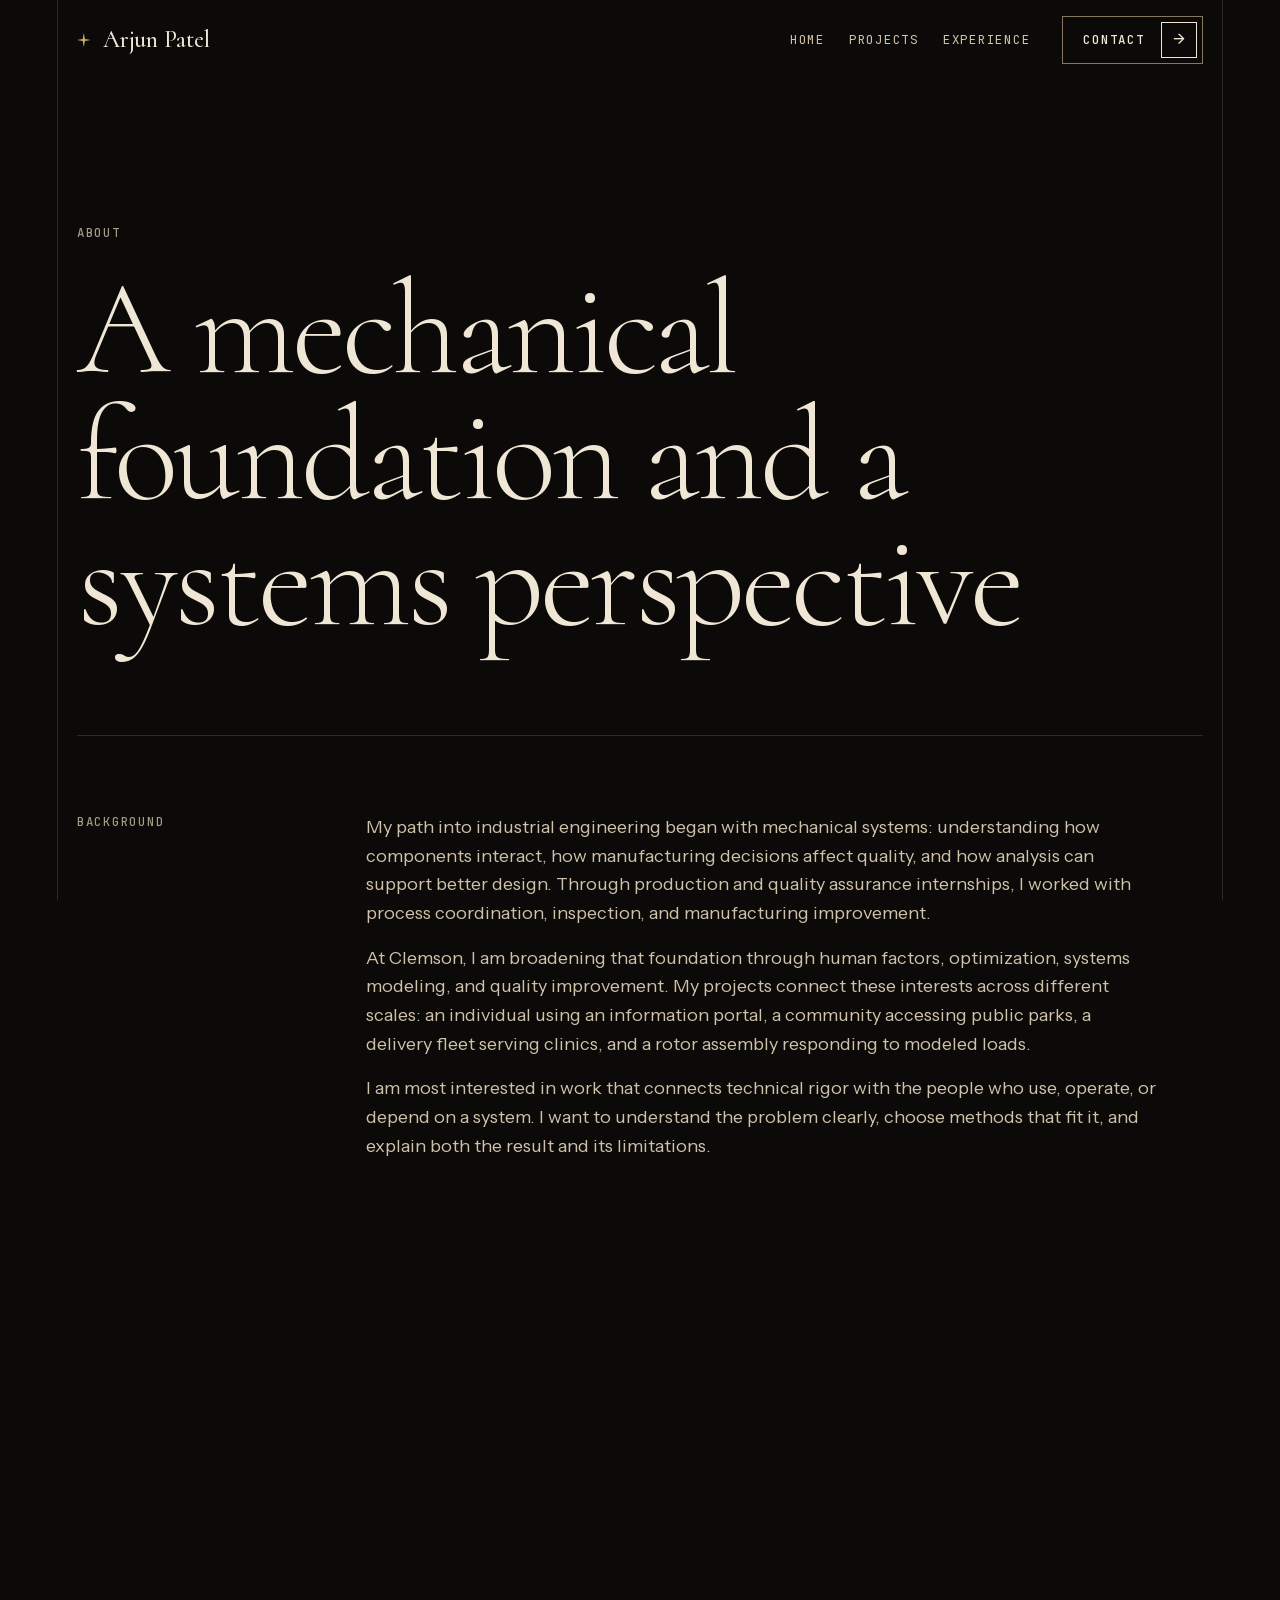
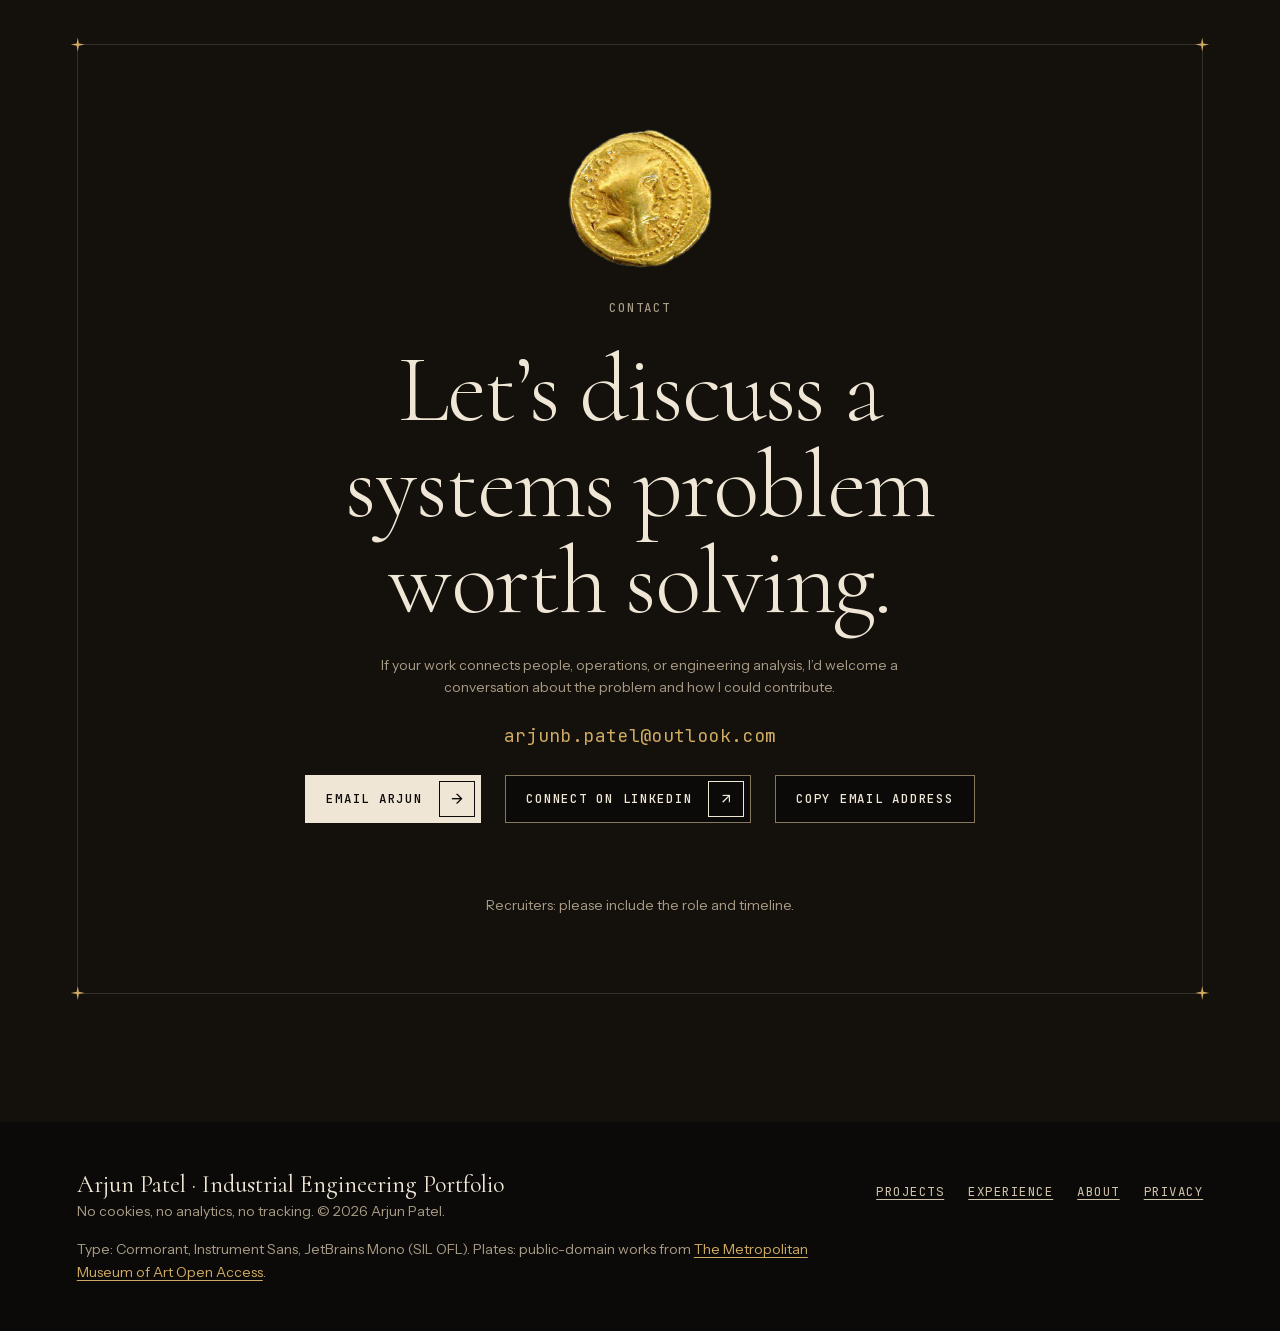
==== commit 0ffedc88: "Add files via upload" ====
--- a/about/index.html
+++ b/about/index.html
@@ -7,21 +7,26 @@
     <meta name="referrer" content="strict-origin-when-cross-origin">
     <title>About — Background, Approach, and Skills | Arjun Patel</title>
     <meta name="description" content="Arjun Patel is an Industrial Engineering master’s student at Clemson University with a Mechanical Engineering background. Approach, interests, and skills.">
-    <meta name="color-scheme" content="light dark">
-    <meta name="theme-color" content="#F7F2E8" media="(prefers-color-scheme: light)">
-    <meta name="theme-color" content="#101820" media="(prefers-color-scheme: dark)">
+    <link rel="canonical" href="https://arjunengineers.github.io/about/">
+    <meta name="color-scheme" content="dark">
+    <meta name="theme-color" content="#0C0A08">
     <meta property="og:type" content="website">
     <meta property="og:site_name" content="Arjun Patel">
     <meta property="og:title" content="About — Background, Approach, and Skills | Arjun Patel">
     <meta property="og:description" content="Arjun Patel is an Industrial Engineering master’s student at Clemson University with a Mechanical Engineering background. Approach, interests, and skills.">
-    <meta name="twitter:card" content="summary">
+    <meta property="og:url" content="https://arjunengineers.github.io/about/">
+    <meta property="og:image" content="https://arjunengineers.github.io/assets/img/og-arjun-patel.jpg">
+    <meta property="og:image:width" content="1200">
+    <meta property="og:image:height" content="630">
+    <meta property="og:image:alt" content="Arjun Patel, beside Rembrandt’s painting of Aristotle.">
+    <meta name="twitter:card" content="summary_large_image">
     <link rel="icon" href="../favicon.svg" type="image/svg+xml">
     <link rel="stylesheet" href="../assets/css/tokens.css">
     <link rel="stylesheet" href="../assets/css/fonts.css">
     <link rel="stylesheet" href="../assets/css/site.css">
-    <link rel="preload" href="../assets/fonts/fraunces-latin-var.woff2" as="font" type="font/woff2" crossorigin>
-    <link rel="preload" href="../assets/fonts/roboto-flex-latin-var.woff2" as="font" type="font/woff2" crossorigin>
-    <script src="../assets/js/theme.js"></script>
+    <link rel="preload" href="../assets/fonts/cormorant-latin-var.woff2" as="font" type="font/woff2" crossorigin>
+    <link rel="preload" href="../assets/fonts/instrument-sans-latin-var.woff2" as="font" type="font/woff2" crossorigin>
+    <script src="../assets/js/boot.js"></script>
     <script src="../assets/js/site.js" defer></script>
     <script type="application/ld+json">
     {
@@ -52,204 +57,179 @@
   </head>
   <body>
     <a class="skip-link" href="#main">Skip to content</a>
+    <div class="frame" aria-hidden="true"></div>
 
     <header class="site-header">
       <div class="wrap site-header__inner">
-        <a class="site-logo" href="../">
-          <svg class="site-logo__mark" viewBox="0 0 24 24" aria-hidden="true" focusable="false"><circle cx="12" cy="12" r="10.5"/><circle cx="12" cy="12" r="6"/><circle class="site-logo__dot" cx="12" cy="12" r="2.5"/></svg>
-          Arjun Patel
-        </a>
-        <button type="button" class="menu-toggle" data-menu-toggle aria-expanded="false" aria-controls="site-menu" hidden><span class="menu-toggle__icon" aria-hidden="true"></span>Menu</button>
+        <a class="wordmark" href="../"><span class="star" aria-hidden="true"></span>Arjun Patel</a>
+        <button type="button" class="menu-toggle" data-menu-toggle aria-expanded="false" aria-controls="site-menu" hidden><span class="menu-toggle__icon" aria-hidden="true"><i></i><i></i><i></i><i></i></span>Menu</button>
         <div class="site-menu" id="site-menu">
           <nav class="site-nav" aria-label="Primary">
             <ul role="list">
-              <li><a href="../work/">Work</a></li>
-              <li><a href="../about/" aria-current="page">About</a></li>
+              <li><a href="../">Home</a></li>
+              <li><a href="../work/">Projects</a></li>
               <li><a href="../experience/">Experience</a></li>
-              <li><a href="../education/">Education</a></li>
-              <li><a href="#contact">Contact</a></li>
             </ul>
           </nav>
-          <fieldset class="theme-switch" data-theme-switch hidden>
-            <legend class="visually-hidden">Color theme</legend>
-            <label class="theme-switch__option">
-              <input type="radio" name="theme" value="system" autocomplete="off" checked>
-              <span class="theme-switch__face"><svg viewBox="0 0 24 24" aria-hidden="true" focusable="false"><rect x="3" y="4.5" width="18" height="12" rx="2"/><path d="M8.5 20h7M12 16.5V20"/></svg><span class="theme-switch__text">System</span></span>
-            </label>
-            <label class="theme-switch__option">
-              <input type="radio" name="theme" value="light" autocomplete="off">
-              <span class="theme-switch__face"><svg viewBox="0 0 24 24" aria-hidden="true" focusable="false"><circle cx="12" cy="12" r="4"/><path d="M12 2.5V5M12 19v2.5M2.5 12H5M19 12h2.5M5.3 5.3l1.8 1.8M16.9 16.9l1.8 1.8M5.3 18.7l1.8-1.8M16.9 7.1l1.8-1.8"/></svg><span class="theme-switch__text">Light</span></span>
-            </label>
-            <label class="theme-switch__option">
-              <input type="radio" name="theme" value="dark" autocomplete="off">
-              <span class="theme-switch__face"><svg viewBox="0 0 24 24" aria-hidden="true" focusable="false"><path d="M20 14.5A8 8 0 0 1 9.5 4a8 8 0 1 0 10.5 10.5z"/></svg><span class="theme-switch__text">Dark</span></span>
-            </label>
-          </fieldset>
+          <a class="pill" href="#contact">Contact <span class="pill__arrow" aria-hidden="true">→</span></a>
         </div>
       </div>
     </header>
 
     <main id="main" tabindex="-1">
-      <div class="page-wash">
-        <div class="wrap">
-          <header class="page-head">
-            <p class="label">About</p>
-            <h1>A mechanical foundation and a systems perspective</h1>
-          </header>
-        </div>
-      </div>
-
       <div class="wrap">
+        <header class="page-head">
+          <p class="label">About</p>
+          <h1>A mechanical foundation and a systems perspective</h1>
+        </header>
         <div class="page-body">
           <section class="split" aria-labelledby="background-title">
-            <h2 class="label" id="background-title">Background</h2>
-            <div class="split__body">
-              <p>My path into industrial engineering began with mechanical systems: understanding how components interact, how manufacturing decisions affect quality, and how analysis can support better design. Through production and quality assurance internships, I worked with process coordination, inspection, and manufacturing improvement.</p>
-              <p>At Clemson, I am broadening that foundation through human factors, optimization, systems modeling, and quality improvement. My projects connect these interests across different scales: an individual using an information portal, a community accessing public parks, a delivery fleet serving clinics, and a rotor assembly responding to modeled loads.</p>
-              <p>I am most interested in work that connects technical rigor with the people who use, operate, or depend on a system. I want to understand the problem clearly, choose methods that fit it, and explain both the result and its limitations.</p>
-            </div>
-          </section>
-
+                      <h2 class="label" id="background-title">Background</h2>
+                      <div class="split__body">
+                        <p>My path into industrial engineering began with mechanical systems: understanding how components interact, how manufacturing decisions affect quality, and how analysis can support better design. Through production and quality assurance internships, I worked with process coordination, inspection, and manufacturing improvement.</p>
+                        <p>At Clemson, I am broadening that foundation through human factors, optimization, systems modeling, and quality improvement. My projects connect these interests across different scales: an individual using an information portal, a community accessing public parks, a delivery fleet serving clinics, and a rotor assembly responding to modeled loads.</p>
+                        <p>I am most interested in work that connects technical rigor with the people who use, operate, or depend on a system. I want to understand the problem clearly, choose methods that fit it, and explain both the result and its limitations.</p>
+                      </div>
+                    </section>
           <section class="split" aria-labelledby="approach-title">
-            <h2 class="label" id="approach-title">How I approach a problem</h2>
-            <div class="split__body">
-              <ol class="steps">
-                <li><span><strong>Define the decision.</strong> Clarify who the system serves and what needs to improve.</span></li>
-                <li><span><strong>Examine the evidence.</strong> Understand the available data, observations, and constraints.</span></li>
-                <li><span><strong>Model or prototype.</strong> Choose an approach that makes the important tradeoffs visible.</span></li>
-                <li><span><strong>Evaluate and communicate.</strong> Test the result, document limitations, and identify the next useful step.</span></li>
-              </ol>
-            </div>
-          </section>
-
+                      <h2 class="label" id="approach-title">How I approach a problem</h2>
+                      <div class="split__body">
+                        <ol class="steps">
+                          <li><span><strong>Define the decision.</strong> Clarify who the system serves and what needs to improve.</span></li>
+                          <li><span><strong>Examine the evidence.</strong> Understand the available data, observations, and constraints.</span></li>
+                          <li><span><strong>Model or prototype.</strong> Choose an approach that makes the important tradeoffs visible.</span></li>
+                          <li><span><strong>Evaluate and communicate.</strong> Test the result, document limitations, and identify the next useful step.</span></li>
+                        </ol>
+                      </div>
+                    </section>
           <section class="split" aria-labelledby="interests-title">
-            <h2 class="label" id="interests-title">Professional interests</h2>
-            <div class="split__body">
-              <ul class="inline-list" role="list">
-                <li>Human factors and UX research</li>
-                <li>Operations research and optimization</li>
-                <li>Manufacturing quality</li>
-                <li>Continuous improvement</li>
-                <li>Systems integration</li>
-                <li>Engineering analysis</li>
-              </ul>
-            </div>
-          </section>
-
+                      <h2 class="label" id="interests-title">Professional interests</h2>
+                      <div class="split__body">
+                        <ul class="inline-list" role="list">
+                          <li>Human factors and UX research</li>
+                          <li>Operations research and optimization</li>
+                          <li>Manufacturing quality</li>
+                          <li>Continuous improvement</li>
+                          <li>Systems integration</li>
+                          <li>Engineering analysis</li>
+                        </ul>
+                      </div>
+                    </section>
           <section class="split" aria-labelledby="skills-title">
-            <h2 class="label" id="skills-title">Skills and methods</h2>
-            <div class="split__body">
-              <div class="skills">
-                <div class="skills__group">
-                  <h3>Human factors and digital experiences</h3>
-                  <ul class="inline-list" role="list">
-                    <li>Ergonomics</li>
-                    <li>Usability testing</li>
-                    <li>WCAG 2.1 AA auditing</li>
-                    <li>Lighthouse</li>
-                    <li>HTML</li>
-                    <li>Hugo</li>
-                    <li>Decap CMS</li>
-                    <li>Netlify</li>
-                  </ul>
-                </div>
-                <div class="skills__group">
-                  <h3>Optimization and analytics</h3>
-                  <ul class="inline-list" role="list">
-                    <li>Python</li>
-                    <li>Gurobi</li>
-                    <li>R</li>
-                    <li>Simio</li>
-                    <li>Power BI</li>
-                    <li>Optimization</li>
-                    <li>Systems modeling and scenario analysis through relevant coursework and projects</li>
-                  </ul>
-                </div>
-                <div class="skills__group">
-                  <h3>Mechanical design and simulation</h3>
-                  <ul class="inline-list" role="list">
-                    <li>SolidWorks</li>
-                    <li>ANSYS Fluent for CFD</li>
-                    <li>ANSYS Structural for FEA</li>
-                    <li>MATLAB</li>
-                    <li>Mechanical design</li>
-                    <li>Compressible-flow modeling</li>
-                    <li>Turbulence modeling</li>
-                    <li>Fluid–structure interaction analysis</li>
-                    <li>Wind-tunnel testing and instrumentation</li>
-                    <li>Systems integration</li>
-                  </ul>
-                </div>
-                <div class="skills__group">
-                  <h3>Measurement and quality</h3>
-                  <ul class="inline-list" role="list">
-                    <li>Statistical Process Control</li>
-                    <li>Measurement System Analysis</li>
-                    <li>Data-acquisition systems</li>
-                    <li>Precision measurement systems</li>
-                    <li>CNC calibration</li>
-                    <li>Dimensional inspection</li>
-                    <li>Process analysis</li>
-                    <li>Six Sigma and DMAIC coursework and case analysis</li>
-                  </ul>
-                </div>
-                <div class="skills__group">
-                  <h3>Programming and working tools</h3>
-                  <ul class="inline-list" role="list">
-                    <li>C/C++ at a foundational level</li>
-                    <li>Microsoft Office Suite</li>
-                    <li>Project management</li>
-                  </ul>
-                </div>
-              </div>
-              <div class="callout">
-                <svg class="callout__icon" viewBox="0 0 20 20" aria-hidden="true" focusable="false" fill="none" stroke="currentColor" stroke-width="1.5" stroke-linecap="round"><circle cx="10" cy="10" r="8.25"/><path d="M10 9.25v4.5"/><circle cx="10" cy="6.4" r="0.5" fill="currentColor"/></svg>
-                <p class="callout__label">Learning context</p>
-                <p>My capabilities combine project work, internships, and academic study. Individual case studies identify the methods used in that work; a listed skill does not imply professional deployment experience in every tool.</p>
-              </div>
-              <p class="next-links">
-                <a class="arrow-link" href="../experience/">Experience <span class="arrow" aria-hidden="true">→</span></a>
-                <a class="arrow-link" href="../education/">Education <span class="arrow" aria-hidden="true">→</span></a>
-              </p>
-            </div>
-          </section>
+                      <h2 class="label" id="skills-title">Skills and methods</h2>
+                      <div class="split__body">
+                        <div class="skills">
+                          <div class="skills__group">
+                            <h3>Human factors and digital experiences</h3>
+                            <ul class="inline-list" role="list">
+                              <li>Ergonomics</li>
+                              <li>Usability testing</li>
+                              <li>WCAG 2.1 AA auditing</li>
+                              <li>Lighthouse</li>
+                              <li>HTML</li>
+                              <li>Hugo</li>
+                              <li>Decap CMS</li>
+                              <li>Netlify</li>
+                            </ul>
+                          </div>
+                          <div class="skills__group">
+                            <h3>Optimization and analytics</h3>
+                            <ul class="inline-list" role="list">
+                              <li>Python</li>
+                              <li>Gurobi</li>
+                              <li>R</li>
+                              <li>Simio</li>
+                              <li>Power BI</li>
+                              <li>Optimization</li>
+                              <li>Systems modeling and scenario analysis through relevant coursework and projects</li>
+                            </ul>
+                          </div>
+                          <div class="skills__group">
+                            <h3>Mechanical design and simulation</h3>
+                            <ul class="inline-list" role="list">
+                              <li>SolidWorks</li>
+                              <li>ANSYS Fluent for CFD</li>
+                              <li>ANSYS Structural for FEA</li>
+                              <li>MATLAB</li>
+                              <li>Mechanical design</li>
+                              <li>Compressible-flow modeling</li>
+                              <li>Turbulence modeling</li>
+                              <li>Fluid–structure interaction analysis</li>
+                              <li>Wind-tunnel testing and instrumentation</li>
+                              <li>Systems integration</li>
+                            </ul>
+                          </div>
+                          <div class="skills__group">
+                            <h3>Measurement and quality</h3>
+                            <ul class="inline-list" role="list">
+                              <li>Statistical Process Control</li>
+                              <li>Measurement System Analysis</li>
+                              <li>Data-acquisition systems</li>
+                              <li>Precision measurement systems</li>
+                              <li>CNC calibration</li>
+                              <li>Dimensional inspection</li>
+                              <li>Process analysis</li>
+                              <li>Six Sigma and DMAIC coursework and case analysis</li>
+                            </ul>
+                          </div>
+                          <div class="skills__group">
+                            <h3>Programming and working tools</h3>
+                            <ul class="inline-list" role="list">
+                              <li>C/C++ at a foundational level</li>
+                              <li>Microsoft Office Suite</li>
+                              <li>Project management</li>
+                            </ul>
+                          </div>
+                        </div>
+                        <div class="callout">
+                          <svg class="callout__icon" viewBox="0 0 20 20" aria-hidden="true" focusable="false" fill="none" stroke="currentColor" stroke-width="1.5" stroke-linecap="round"><circle cx="10" cy="10" r="8.25"/><path d="M10 9.25v4.5"/><circle cx="10" cy="6.4" r="0.5" fill="currentColor"/></svg>
+                          <p class="callout__label">Learning context</p>
+                          <p>My capabilities combine project work, internships, and academic study. Individual case studies identify the methods used in that work; a listed skill does not imply professional deployment experience in every tool.</p>
+                        </div>
+                        <p class="links">
+                          <a class="text-link" href="../experience/">Experience <span class="arrow" aria-hidden="true">→</span></a>
+                          <a class="text-link" href="../experience/#education">Education <span class="arrow" aria-hidden="true">→</span></a>
+                        </p>
+                      </div>
+                    </section>
         </div>
       </div>
     </main>
 
     <footer class="site-footer">
-      <div class="band band--ink">
-        <section class="wrap contact" id="contact" aria-labelledby="contact-title">
-          <div>
+      <section class="contact" id="contact" aria-labelledby="contact-title" data-chapter="contact" data-scrub="pass">
+        <div class="wrap">
+          <div class="contact__frame">
+            <span class="star" aria-hidden="true"></span><span class="star" aria-hidden="true"></span><span class="star" aria-hidden="true"></span><span class="star" aria-hidden="true"></span>
+            <img class="contact__coin" src="../assets/img/coin-caesar.webp" width="416" height="416" alt="Gold aureus of Julius Caesar, struck in 46 BCE." loading="lazy" decoding="async">
             <p class="label">Contact</p>
             <h2 id="contact-title">Let’s discuss a systems problem worth solving.</h2>
             <p class="contact__lead">If your work connects people, operations, or engineering analysis, I’d welcome a conversation about the problem and how I could contribute.</p>
-          </div>
-          <div class="contact__actions">
             <p class="contact__address">arjunb.patel@outlook.com</p>
             <ul class="contact__links" role="list">
-              <li><a class="button button--primary" href="mailto:arjunb.patel@outlook.com?subject=Hello%20from%20your%20portfolio">Email Arjun</a></li>
-              <li><a class="button button--secondary" href="https://www.linkedin.com/in/linkwitharjun" rel="noopener noreferrer">Connect on LinkedIn<span class="external-icon" aria-hidden="true">↗</span><span class="visually-hidden"> (opens external site)</span></a></li>
-              <li><button type="button" class="button button--secondary" data-copy="arjunb.patel@outlook.com" hidden>Copy email address</button></li>
+              <li><a class="pill pill--solid" href="mailto:arjunb.patel@outlook.com?subject=Hello%20from%20your%20portfolio">Email Arjun <span class="pill__arrow" aria-hidden="true">→</span></a></li>
+              <li><a class="pill" href="https://www.linkedin.com/in/linkwitharjun" rel="noopener noreferrer">Connect on LinkedIn <span class="pill__arrow" aria-hidden="true">↗</span><span class="visually-hidden"> (opens external site)</span></a></li>
+              <li><button type="button" class="pill pill--plain" data-copy="arjunb.patel@outlook.com" hidden>Copy email address</button></li>
             </ul>
             <p class="contact__status" role="status" data-copy-status></p>
             <p class="contact__hint">Recruiters: please include the role and timeline.</p>
           </div>
-        </section>
-      </div>
+        </div>
+      </section>
       <div class="wrap site-footer__inner">
-        <p class="site-footer__id">Arjun Patel · Industrial Engineering Portfolio</p>
+        <div>
+          <p class="site-footer__id">Arjun Patel · Industrial Engineering Portfolio</p>
+          <p>No cookies, no analytics, no tracking. © 2026 Arjun Patel.</p>
+        </div>
         <nav aria-label="Footer">
           <ul role="list">
-            <li><a href="../work/">Work</a></li>
+            <li><a href="../work/">Projects</a></li>
+            <li><a href="../experience/">Experience</a></li>
             <li><a href="../about/">About</a></li>
-            <li><a href="../experience/">Experience</a></li>
-            <li><a href="../education/">Education</a></li>
             <li><a href="../privacy/">Privacy</a></li>
           </ul>
         </nav>
-        <p class="site-footer__note">No cookies, no analytics, no tracking. © 2026 Arjun Patel.</p>
-        <p class="site-footer__credit">Type: Fraunces, Roboto Flex, JetBrains Mono (SIL OFL).</p>
+        <p class="site-footer__credit">Type: Cormorant, Instrument Sans, JetBrains Mono (SIL OFL). Plates: public-domain works from <a href="https://www.metmuseum.org/about-the-met/policies-and-documents/open-access" rel="noopener noreferrer">The Metropolitan Museum of Art Open Access<span class="visually-hidden"> (opens external site)</span></a>.</p>
       </div>
     </footer>
   </body>
--- a/assets/css/tokens.css
+++ b/assets/css/tokens.css
@@ -1,129 +1,64 @@
-/* Design tokens — "warm field, cool signal". All text pairs verified WCAG 2.2 AA.
-   Do not change a colour without re-checking contrast (README, "Design tokens"). */
-@property --grad { syntax: "<number>"; inherits: true; initial-value: 0; }
+/* Design tokens — "an engineer's classical archive". Dark only, by design.
+   Text colours pass WCAG 2.2 AA (4.5:1) on --ink, --ink-2 and --ink-3; --rule-strong and chart
+   marks pass 3:1. Re-check contrast before changing a colour. */
+:root {
+  color-scheme: dark;
 
-:root {
-  color-scheme: light;
+  /* Fields */
+  --ink: #0C0A08;            /* page: sampled to sit with the painting's shadows */
+  --ink-2: #14110D;          /* panels, tables, charts */
+  --ink-3: #1F1A14;          /* hover, raised */
 
-  /* Core — light */
-  --color-bg: #F7F2E8;              /* sandstone paper */
-  --color-surface: #FFFDF8;         /* cards, plates, tables */
-  --color-surface-2: #EDE5D6;       /* bands, panels, TOC */
-  --color-text: #18212E;            /* sea-ink */
-  --color-text-muted: #4B5363;
-  --color-text-subtle: #555C6B;
-  --color-link: #13607E;            /* sea */
-  --color-link-hover: #14465D;
-  --color-accent: #A6492A;          /* terracotta: name, emphasized word, active nav underline */
-  --color-accent-strong: #86391F;
-  --color-butter: #F5E3B3;          /* highlight fill behind dark text only */
-  --color-border: #E2D9C8;          /* decorative hairlines */
-  --color-border-strong: #857F76;   /* control borders, >= 3:1 */
-  --color-focus: #1A56C4;
-  --color-ink-band: #132230;        /* contact band */
-  --color-button-bg: #18212E;
-  --color-button-text: #F7F2E8;
-  --color-button-hover: #14465D;
-  --color-signal: #346440;          /* status dot (moss) */
-  --chart-mark: #807B75;            /* neutral chart marks: on surface/bg only */
-  --chart-accent: #BA5B39;
-  --chart-grid: var(--color-border);
-  --plate-light: #FFFFFF;           /* fixed plates behind source figures */
+  /* Text */
+  --ivory: #EFE6D6;          /* headings, primary */
+  --parchment: #CFC2AA;      /* body, secondary */
+  --stone: #A99C86;          /* metadata */
+
+  /* Metal */
+  --gold: #CFAA62;           /* links, the one accent */
+  --gold-bright: #E8CD94;    /* hover */
+  --on-gold: #0C0A08;
+
+  /* Lines */
+  --rule: rgb(239 230 214 / 0.14);    /* decorative hairlines */
+  --rule-strong: #85785F;             /* lines that identify controls */
+  --focus: #F2D48A;
+
+  /* Charts — marks only sit on --ink-2 */
+  --chart-mark: #8E8371;
+  --chart-accent: #CFAA62;
+  --chart-grid: rgb(239 230 214 / 0.14);
+
+  /* Plates behind source figures: fixed and opaque so legends stay legible */
+  --plate-light: #FFFFFF;
   --plate-cad: #E8E9ED;
-  --wash-cool: rgb(213 236 248 / 0.85);   /* atmosphere: sea tint, fades to the page */
-  --wash-warm: rgb(245 227 179 / 0.55);   /* atmosphere: butter tint */
-
-  /* Disciplines — accent / tint / mark (equal lightness, so they read as one family) */
-  --hf-accent: #13607E; --hf-tint: #D5ECF8; --hf-mark: #3484A7;   /* sea   · human-factors */
-  --op-accent: #346440; --op-tint: #DBEEDE; --op-mark: #52895E;   /* moss  · optimization */
-  --md-accent: #535185; --md-tint: #E5E6FC; --md-mark: #7572B0;   /* iris  · mechanical-design */
-  --qi-accent: #794D0B; --qi-tint: #F5E5D3; --qi-mark: #A16E2B;   /* ochre · quality-improvement */
-  --accent-local: var(--color-accent);
-  --tint-local: var(--color-surface-2);
-  --mark-local: var(--chart-accent);
 
   /* Type */
-  --font-display: "Fraunces", ui-serif, Georgia, serif;
-  --font-text: "Roboto Flex", system-ui, -apple-system, "Segoe UI", Roboto, Arial, sans-serif;
+  --font-display: "Cormorant", "Iowan Old Style", Georgia, serif;
+  --font-text: "Instrument Sans", system-ui, -apple-system, "Segoe UI", Roboto, Arial, sans-serif;
   --font-mono: "JetBrains Mono", ui-monospace, "SFMono-Regular", Menlo, Consolas, monospace;
-  --step--1: clamp(0.833rem, 0.81rem + 0.1vw, 0.889rem);
-  --step-0: clamp(1rem, 0.96rem + 0.2vw, 1.125rem);
-  --step-1: clamp(1.2rem, 1.12rem + 0.4vw, 1.5rem);
-  --step-2: clamp(1.44rem, 1.3rem + 0.7vw, 2rem);
-  --step-3: clamp(1.728rem, 1.5rem + 1.15vw, 2.666rem);
-  --step-4: clamp(2.074rem, 1.7rem + 1.9vw, 3.554rem);
-  --step-5: clamp(2.488rem, 1.9rem + 3vw, 4.736rem);
-  --step-6: clamp(2.75rem, 1.8rem + 4.8vw, 6rem);    /* home hero headline only */
-  --leading-body: 1.6;
-  --measure: 68ch;
-  --grad-base: 0;                   /* Roboto Flex grade; dark themes lower it */
+  --text-sm: 0.9375rem;
+  --text-md: clamp(1rem, 0.96rem + 0.2vw, 1.125rem);
+  --text-lg: clamp(1.2rem, 1.1rem + 0.5vw, 1.5rem);
+  --display-sm: clamp(1.75rem, 1.45rem + 1.4vw, 2.75rem);
+  --display-md: clamp(2.25rem, 1.7rem + 2.6vw, 4.25rem);
+  --display-lg: clamp(3rem, 2rem + 5vw, 7rem);
+  --display-xl: clamp(5.5rem, 1rem + 19.5vw, 19rem);    /* the name */
+  --measure: 66ch;
 
-  /* Space, shape, elevation, motion, layout */
-  --space-1: 0.25rem; --space-2: 0.5rem; --space-3: 0.75rem; --space-4: 1rem;
-  --space-6: 1.5rem;  --space-8: 2rem;   --space-12: 3rem;   --space-16: 4rem;
-  --space-24: 6rem;   --space-32: 8rem;
-  --radius-xs: 4px; --radius-sm: 8px; --radius-md: 14px; --radius-lg: 22px; --radius-xl: 36px; --radius-full: 999px;
-  --shadow-1: 0 1px 2px rgb(24 33 46 / 0.06);
-  --shadow-2: 0 16px 32px -16px rgb(24 33 46 / 0.24);
-  --dur-fast: 150ms; --dur-base: 250ms; --dur-slow: 450ms; --dur-signature: 900ms;
-  --ease-standard: cubic-bezier(0.2, 0, 0, 1);
-  --ease-decelerate: cubic-bezier(0.05, 0.7, 0.1, 1);
-  --ease-accelerate: cubic-bezier(0.3, 0, 0.8, 0.15);
-  --content-max: 1240px;
-  --gutter: clamp(16px, 4vw, 40px);
+  /* Space, layout, motion */
+  --space-1: 0.25rem; --space-2: 0.5rem; --space-3: 0.75rem; --space-4: 1rem; --space-6: 1.5rem;
+  --space-8: 2rem; --space-12: 3rem; --space-16: 4rem; --space-24: 6rem; --space-32: 8rem;
+  --section: clamp(5rem, 13vw, 11rem);
+  --gutter: clamp(20px, 6vw, 88px);
+  --content-max: 1360px;
   --target-min: 44px;
+  --radius: 2px;
+  --dur-fast: 180ms; --dur-base: 320ms; --dur-slow: 900ms;
+  --ease: cubic-bezier(0.2, 0, 0, 1);
+  --ease-out: cubic-bezier(0.16, 1, 0.3, 1);
 }
 
-/* Dark tokens ("night sea") — applied when the OS is dark (unless the visitor chose Light) or when
-   the visitor chose Dark. The two blocks must stay identical. */
-@media (prefers-color-scheme: dark) {
-  :root:not([data-theme="light"]) {
-    color-scheme: dark;
-    --color-bg: #101820; --color-surface: #1C2936; --color-surface-2: #172330;
-    --color-text: #F2ECE1; --color-text-muted: #BCC3CC; --color-text-subtle: #A3ABB6;
-    --color-link: #86C5DC; --color-link-hover: #B3DCEA;
-    --color-accent: #F0A584; --color-accent-strong: #F7C6AF; --color-butter: #F2D48A;
-    --color-border: #2B3947; --color-border-strong: #7F8A96; --color-focus: #FFD166;
-    --color-ink-band: #0B121A;
-    --color-button-bg: #F2ECE1; --color-button-text: #101820; --color-button-hover: #FFFFFF;
-    --color-signal: #9FCBA7;
-    --chart-mark: #8F98A3; --chart-accent: #E08A6C;
-    --wash-cool: rgb(20 50 63 / 0.9); --wash-warm: rgb(242 212 138 / 0.05);
-    --hf-accent: #8DC7E4; --hf-tint: #14323F; --hf-mark: #8DC7E4;
-    --op-accent: #9FCBA7; --op-tint: #1F3423; --op-mark: #9FCBA7;
-    --md-accent: #B8B8EB; --md-tint: #2B2B42; --md-mark: #B8B8EB;
-    --qi-accent: #E0B584; --qi-tint: #3D2911; --qi-mark: #E0B584;
-    --shadow-1: none; --shadow-2: 0 16px 32px -16px rgb(0 0 0 / 0.6);
-    --grad-base: -25;
-  }
+@media (prefers-reduced-motion: reduce) {
+  :root { --dur-fast: 0.01ms; --dur-base: 0.01ms; --dur-slow: 0.01ms; }
 }
-:root[data-theme="dark"] {
-  color-scheme: dark;
-  --color-bg: #101820; --color-surface: #1C2936; --color-surface-2: #172330;
-  --color-text: #F2ECE1; --color-text-muted: #BCC3CC; --color-text-subtle: #A3ABB6;
-  --color-link: #86C5DC; --color-link-hover: #B3DCEA;
-  --color-accent: #F0A584; --color-accent-strong: #F7C6AF; --color-butter: #F2D48A;
-  --color-border: #2B3947; --color-border-strong: #7F8A96; --color-focus: #FFD166;
-  --color-ink-band: #0B121A;
-  --color-button-bg: #F2ECE1; --color-button-text: #101820; --color-button-hover: #FFFFFF;
-  --color-signal: #9FCBA7;
-  --chart-mark: #8F98A3; --chart-accent: #E08A6C;
-  --wash-cool: rgb(20 50 63 / 0.9); --wash-warm: rgb(242 212 138 / 0.05);
-  --hf-accent: #8DC7E4; --hf-tint: #14323F; --hf-mark: #8DC7E4;
-  --op-accent: #9FCBA7; --op-tint: #1F3423; --op-mark: #9FCBA7;
-  --md-accent: #B8B8EB; --md-tint: #2B2B42; --md-mark: #B8B8EB;
-  --qi-accent: #E0B584; --qi-tint: #3D2911; --qi-mark: #E0B584;
-  --shadow-1: none; --shadow-2: 0 16px 32px -16px rgb(0 0 0 / 0.6);
-  --grad-base: -25;
-}
-
-/* Per-discipline personalization. Case studies set data-discipline on <body>; cards, chips and
-   panels set it on themselves. */
-[data-discipline="human-factors"]       { --accent-local: var(--hf-accent); --tint-local: var(--hf-tint); --mark-local: var(--hf-mark); }
-[data-discipline="optimization"]        { --accent-local: var(--op-accent); --tint-local: var(--op-tint); --mark-local: var(--op-mark); }
-[data-discipline="mechanical-design"]   { --accent-local: var(--md-accent); --tint-local: var(--md-tint); --mark-local: var(--md-mark); }
-[data-discipline="quality-improvement"] { --accent-local: var(--qi-accent); --tint-local: var(--qi-tint); --mark-local: var(--qi-mark); }
-
-@media (prefers-reduced-motion: reduce) {
-  :root { --dur-fast: 0.01ms; --dur-base: 0.01ms; --dur-slow: 0.01ms; --dur-signature: 0.01ms; }
-}
--- a/assets/css/fonts.css
+++ b/assets/css/fonts.css
@@ -1,35 +1,9 @@
 /* Self-hosted variable fonts (SIL Open Font License 1.1 — see assets/fonts/OFL-*.txt).
-   Latin subset, 337 KB in total. The ranges below are the ranges kept in each file:
-   asking for a value outside them is clamped by the browser.
-   Fraunces          opsz 9–144 · wght 300–800 · SOFT 0–100 (italic: SOFT fixed at 100)
-   Roboto Flex       opsz 8–144 · wght 400–800 · wdth 100–115 · GRAD −150…80
+   Latin subsets, 172 KB in total. Ranges kept in each file:
+   Cormorant         wght 300–600 (italic 300–500)
+   Instrument Sans   wght 400–700
    JetBrains Mono    wght 400–600 */
-@font-face {
-  font-family: "Fraunces";
-  font-style: normal;
-  font-weight: 300 800;
-  font-display: swap;
-  src: url("../fonts/fraunces-latin-var.woff2") format("woff2");
-}
-@font-face {
-  font-family: "Fraunces";
-  font-style: italic;
-  font-weight: 300 800;
-  font-display: swap;
-  src: url("../fonts/fraunces-italic-latin-var.woff2") format("woff2");
-}
-@font-face {
-  font-family: "Roboto Flex";
-  font-style: normal;
-  font-weight: 400 800;
-  font-stretch: 100% 115%;
-  font-display: swap;
-  src: url("../fonts/roboto-flex-latin-var.woff2") format("woff2");
-}
-@font-face {
-  font-family: "JetBrains Mono";
-  font-style: normal;
-  font-weight: 400 600;
-  font-display: swap;
-  src: url("../fonts/jetbrains-mono-latin-var.woff2") format("woff2");
-}
+@font-face { font-family: "Cormorant"; font-style: normal; font-weight: 300 600; font-display: swap; src: url("../fonts/cormorant-latin-var.woff2") format("woff2"); }
+@font-face { font-family: "Cormorant"; font-style: italic; font-weight: 300 500; font-display: swap; src: url("../fonts/cormorant-italic-latin-var.woff2") format("woff2"); }
+@font-face { font-family: "Instrument Sans"; font-style: normal; font-weight: 400 700; font-display: swap; src: url("../fonts/instrument-sans-latin-var.woff2") format("woff2"); }
+@font-face { font-family: "JetBrains Mono"; font-style: normal; font-weight: 400 600; font-display: swap; src: url("../fonts/jetbrains-mono-latin-var.woff2") format("woff2"); }
--- a/assets/css/site.css
+++ b/assets/css/site.css
@@ -1,12 +1,13 @@
 /*
-  Site styles — "warm field, cool signal".
-  Cascade layers, lowest to highest priority. Each component is defined once, in `components`.
+  Site styles — "an engineer's classical archive".
+  Cascade layers, lowest to highest priority. Each component is defined once.
   No inline styles anywhere, so the Content-Security-Policy can stay at style-src 'self'.
+  Scroll scenes read --p (0 to 1), which site.js sets on [data-scrub] elements. Every scene is
+  gated by the .motion class, so with no script or reduced motion the page is simply static.
 */
 @layer reset, base, layout, components, pages, utilities;
 
-/* Cross-page transitions: the project plate morphs into the case-study figure. CSS only;
-   browsers without support simply navigate. */
+/* A quiet cross-fade between pages; browsers without support navigate normally */
 @media (prefers-reduced-motion: no-preference) {
   @view-transition { navigation: auto; }
 }
@@ -16,89 +17,53 @@
   *, *::before, *::after { box-sizing: border-box; }
   [hidden] { display: none !important; }
   html { -webkit-text-size-adjust: 100%; text-size-adjust: 100%; }
-  body, h1, h2, h3, h4, p, ul, ol, dl, dd, figure, table, fieldset, legend { margin: 0; }
-  fieldset { min-width: 0; padding: 0; border: 0; }
-  legend { padding: 0; }
-  img { display: block; max-width: 100%; height: auto; }
-  svg { display: block; }
-  button, input { font: inherit; color: inherit; }
-  button { -webkit-appearance: none; appearance: none; background: none; border: 0; }
+  body, h1, h2, h3, h4, p, ul, ol, dl, dd, figure, table { margin: 0; }
+  img, svg { display: block; }
+  img { max-width: 100%; height: auto; }
+  button { font: inherit; color: inherit; background: none; border: 0; -webkit-appearance: none; appearance: none; }
 }
 
 /* ====================================================================== base */
 @layer base {
-  :root { --grad: var(--grad-base); }
-
-  html {
-    font-family: var(--font-text);
-    font-size: 100%;                         /* respect the visitor's font size */
-    font-optical-sizing: auto;
-    scroll-padding-top: var(--space-8);
-  }
-
-  /* Grade and softness are set per element so a change to --grad (hover, dark theme, the metric
-     "settle") re-resolves where it is used. A font ignores axes it does not have. */
-  *, *::before, *::after { font-variation-settings: "GRAD" var(--grad), "SOFT" var(--soft, 0); }
-
+  html { background: var(--ink); font-family: var(--font-text); font-size: 100%; scroll-padding-top: var(--space-8); }
   body {
     display: flex; flex-direction: column; min-height: 100vh;
-    background: var(--color-bg); color: var(--color-text);
-    font-size: var(--step-0); font-weight: 400; line-height: var(--leading-body);
-    overflow-wrap: anywhere;                 /* long names and URLs reflow at 320px */
-    -webkit-font-smoothing: antialiased;
+    background: var(--ink); color: var(--parchment);
+    font-size: var(--text-md); line-height: 1.6;
+    overflow-wrap: break-word; -webkit-font-smoothing: antialiased; -moz-osx-font-smoothing: grayscale;
   }
   main { flex: 1; }
-  main:focus { outline: none; }              /* focused by the skip link only */
-
-  h1, h2, h3 { font-family: var(--font-display); text-wrap: balance; }
-  h1 { font-size: var(--step-5); font-weight: 560; line-height: 1.06; letter-spacing: -0.02em; }
-  h2 { font-size: var(--step-3); font-weight: 560; line-height: 1.15; letter-spacing: -0.015em; }
-  h3 { font-size: var(--step-2); font-weight: 600; line-height: 1.2; letter-spacing: -0.01em; }
+  main:focus { outline: none; }
+
+  h1, h2, h3 { color: var(--ivory); font-family: var(--font-display); font-weight: 400; line-height: 1.08; letter-spacing: -0.012em; text-wrap: balance; }
+  h1 { font-size: var(--display-lg); font-weight: 300; line-height: 0.98; letter-spacing: -0.02em; }
+  h2 { font-size: var(--display-md); }
+  h3 { font-size: var(--display-sm); }
   p { text-wrap: pretty; }
-  strong, b { font-weight: 650; }
-
-  /* Links: sea, underlined so meaning never relies on colour; hover adds grade, not width */
-  a {
-    color: var(--color-link);
-    text-decoration: underline; text-decoration-thickness: 1px; text-underline-offset: 0.2em;
-    transition: color var(--dur-fast) var(--ease-standard), --grad var(--dur-fast) var(--ease-standard);
-  }
-  a:hover { color: var(--color-link-hover); text-decoration-thickness: 2px; --grad: calc(var(--grad-base) + 80); }
-
-  :focus-visible { outline: 2px solid var(--color-focus); outline-offset: 3px; border-radius: var(--radius-xs); }
+  em { font-style: italic; }
+  strong, b { color: var(--ivory); font-weight: 600; }
+  ::selection { background: var(--gold); color: var(--on-gold); }
+
+  a { color: var(--gold); text-decoration: underline; text-decoration-thickness: 1px; text-underline-offset: 0.22em; transition: color var(--dur-fast) var(--ease); }
+  a:hover { color: var(--gold-bright); }
+  :focus-visible { outline: 2px solid var(--focus); outline-offset: 4px; border-radius: var(--radius); }
 }
 
 /* ==================================================================== layout */
 @layer layout {
   .wrap { width: min(100% - 2 * var(--gutter), var(--content-max)); margin-inline: auto; }
-
-  .section { padding-block: clamp(4rem, 10vw, 8rem); }
-  .section--band { background: var(--color-surface-2); --field: var(--color-surface-2); }
-  .section__head { display: grid; gap: var(--space-4) var(--space-8); margin-bottom: clamp(2rem, 5vw, 3.5rem); }
-  .section__lead {
-    max-width: 44rem;
-    font-family: var(--font-display); font-size: var(--step-2); font-weight: 400;
-    line-height: 1.35; letter-spacing: -0.01em;
-  }
-  .section__more { margin-top: var(--space-12); }
-
-  /* Split block: eyebrow label on the left, content on the right */
-  .split { display: grid; gap: var(--space-6) var(--space-8); }
+  .section { padding-block: var(--section); }
+  .section--panel { background: var(--ink-2); }
+  .grid { display: grid; gap: var(--space-8) var(--space-8); }
+  .split { display: grid; gap: var(--space-6) var(--space-8); padding-block: clamp(2.5rem, 6vw, 5rem); border-top: 1px solid var(--rule); }
   .split__body { min-width: 0; }
   .split__body > * + * { margin-top: var(--space-4); }
-  .split__body > h3 { max-width: 22ch; font-size: var(--step-3); font-weight: 560; line-height: 1.15; letter-spacing: -0.015em; }
-  .split__body > h3 + * { margin-top: var(--space-6); }
-  .split__body > p, .split__body > ul, .split__body > ol { max-width: var(--measure); }
-  .split__body > ul, .split__body > ol { padding-left: 1.25rem; }
-  .split__body > ul > li + li { margin-top: var(--space-2); }
-
-  .page-body { padding-block: clamp(2.5rem, 6vw, 4rem) clamp(4rem, 10vw, 8rem); }
-  .page-body > * + * { margin-top: clamp(3rem, 7vw, 5rem); }
+  .split__body > p, .split__body > ul:not(.inline-list), .split__body > ol { max-width: var(--measure); }
+  .split__body > ul:not(.inline-list) { padding-left: 1.25rem; }
+  .split__body > ul:not(.inline-list) > li + li { margin-top: var(--space-2); }
 
   @media (min-width: 1024px) {
-    .section__head { grid-template-columns: repeat(12, minmax(0, 1fr)); align-items: baseline; }
-    .section__head > .label { grid-column: span 3; }
-    .section__head > .section__lead { grid-column: span 9; }
+    .grid { grid-template-columns: repeat(12, minmax(0, 1fr)); }
     .split { grid-template-columns: repeat(12, minmax(0, 1fr)); }
     .split > .label { grid-column: span 3; }
     .split > .split__body { grid-column: span 9; }
@@ -107,607 +72,433 @@
 
 /* ================================================================ components */
 @layer components {
-  /* ---- Skip link (2.4.1) ---- */
-  .skip-link {
-    position: absolute; left: var(--space-4); top: -100px; z-index: 10;
-    padding: var(--space-3) var(--space-4);
-    border: 1px solid var(--color-border-strong); border-radius: var(--radius-sm);
-    background: var(--color-surface); color: var(--color-text);
-  }
+  .skip-link { position: absolute; left: var(--space-4); top: -100px; z-index: 40; padding: var(--space-3) var(--space-4); background: var(--ivory); color: var(--ink); }
   .skip-link:focus { top: var(--space-4); }
 
-  /* ---- Eyebrow label: section labels, kickers, spec terms (Roboto Flex, widened) ---- */
-  .label {
-    color: var(--color-text-muted);
-    font-family: var(--font-text); font-size: var(--step--1); font-weight: 600; font-stretch: 112%;
-    line-height: 1.4; letter-spacing: 0.08em; text-transform: uppercase;
-  }
-  .label__num { color: var(--color-text-subtle); font-weight: 500; }
-
-  /* ---- Mono: data only — dates, units, email, provenance ---- */
-  .mono {
-    font-family: var(--font-mono); font-size: var(--step--1); font-weight: 450;
-    line-height: 1.5; letter-spacing: 0.02em;
-  }
-
-  /* ---- Discipline tag: dot + text label (colour is never the only signal) ---- */
-  .tag { display: flex; align-items: center; gap: 0.6em; }
-  .tag__dot { flex: none; width: 0.625rem; height: 0.625rem; border-radius: var(--radius-full); background: var(--accent-local); }
-
-  /* ---- Header (not sticky, so focus is never obscured) ---- */
-  .site-header { border-bottom: 1px solid var(--color-border); }
-  .site-header__inner {
-    display: flex; flex-wrap: wrap; align-items: center; justify-content: space-between;
-    column-gap: var(--space-6); min-height: 4rem;
-  }
-  .site-logo {
-    display: inline-flex; align-items: center; gap: var(--space-3);
-    min-height: var(--target-min);
-    color: var(--color-text); font-size: 1.125rem; font-weight: 650; letter-spacing: -0.01em;
-    text-decoration: none; white-space: nowrap;
-  }
-  .site-logo:hover { color: var(--color-text); text-decoration: underline; text-decoration-thickness: 2px; }
-  .site-logo__mark { flex: none; width: 1.5rem; height: 1.5rem; }
-  .site-logo__mark circle { fill: none; stroke: var(--color-border-strong); stroke-width: 1.5; }
-  .site-logo__mark .site-logo__dot { fill: var(--color-accent); stroke: none; }
-
-  .site-menu { display: flex; flex-wrap: wrap; align-items: center; gap: var(--space-1) var(--space-6); }
-  .site-nav ul { display: flex; flex-wrap: wrap; align-items: center; column-gap: clamp(0.875rem, 2.2vw, 1.75rem); padding: 0; list-style: none; }
-  .site-nav a {
-    display: inline-flex; align-items: center; min-height: var(--target-min);
-    color: var(--color-text-muted); font-size: 0.9375rem; font-weight: 500;
-    text-decoration: none; white-space: nowrap;
-  }
-  .site-nav a:hover { color: var(--color-text); text-decoration: underline; }
-  /* Current page: ink + weight + terracotta underline (not colour alone) */
-  .site-nav a[aria-current="page"], .site-nav a.is-active {
-    color: var(--color-text); font-weight: 600;
-    text-decoration: underline; text-decoration-color: var(--color-accent);
-    text-decoration-thickness: 2px; text-underline-offset: 0.45em;
-  }
-
-  /* Menu button: small screens only, and only once the script has run */
-  .menu-toggle {
-    display: none; align-items: center; gap: var(--space-2);
-    min-height: var(--target-min); padding: 0 var(--space-4);
-    border: 1px solid var(--color-border-strong); border-radius: var(--radius-full);
-    color: var(--color-text); font-size: 0.9375rem; font-weight: 600; cursor: pointer;
-  }
-  .menu-toggle:hover { background: var(--color-surface-2); }
-  .menu-toggle__icon, .menu-toggle__icon::before { display: block; width: 1rem; height: 2px; border-radius: 1px; background: currentColor; }
-  .menu-toggle__icon { position: relative; transform: translateY(-3px); }
-  .menu-toggle__icon::before { content: ""; position: absolute; top: 6px; left: 0; }
-  .menu-toggle[aria-expanded="true"] .menu-toggle__icon { transform: translateY(0) rotate(45deg); }
-  .menu-toggle[aria-expanded="true"] .menu-toggle__icon::before { top: 0; transform: rotate(-90deg); }
-
-  /* ---- Theme switch: System · Light · Dark (radio group in a pill) ---- */
-  .theme-switch { display: inline-flex; padding: 3px; border: 1px solid var(--color-border-strong); border-radius: var(--radius-full); }
-  .theme-switch__option { position: relative; display: block; cursor: pointer; }
-  .theme-switch__option input { position: absolute; inset: 0; width: 100%; height: 100%; margin: 0; opacity: 0; cursor: pointer; }
-  .theme-switch__face {
-    display: flex; align-items: center; justify-content: center; gap: var(--space-2);
-    min-width: 2.25rem; min-height: 2.25rem; padding: 0 var(--space-2);
-    border-radius: var(--radius-full);
-    color: var(--color-text-muted); font-size: 0.875rem; font-weight: 500;
-    transition: background-color var(--dur-fast) var(--ease-standard), color var(--dur-fast) var(--ease-standard);
-  }
-  .theme-switch__face svg { flex: none; width: 1.125rem; height: 1.125rem; fill: none; stroke: currentColor; stroke-width: 1.6; stroke-linecap: round; stroke-linejoin: round; }
-  .theme-switch__option:hover .theme-switch__face { color: var(--color-text); }
-  .theme-switch__option input:checked + .theme-switch__face { background: var(--color-button-bg); color: var(--color-button-text); font-weight: 600; }
-  .theme-switch__option input:focus-visible + .theme-switch__face { outline: 2px solid var(--color-focus); outline-offset: 3px; }
-
-  /* ---- Buttons: pills ---- */
-  .button {
-    display: inline-flex; align-items: center; justify-content: center; gap: var(--space-2);
-    min-height: var(--target-min); padding: 0 var(--space-6);
-    border: 1px solid transparent; border-radius: var(--radius-full);
-    font-family: var(--font-text); font-size: 1rem; font-weight: 600; line-height: 1.2;
-    text-decoration: none; white-space: nowrap; cursor: pointer;
-    transition: background-color var(--dur-fast) var(--ease-standard), border-color var(--dur-fast) var(--ease-standard), color var(--dur-fast) var(--ease-standard), --grad var(--dur-fast) var(--ease-standard);
-  }
-  .button:hover { --grad: calc(var(--grad-base) + 80); }
-  .button--primary { background: var(--color-button-bg); border-color: var(--color-button-bg); color: var(--color-button-text); }
-  .button--primary:hover { background: var(--color-button-hover); border-color: var(--color-button-hover); color: var(--color-button-text); }
-  .button--secondary { border-color: var(--color-border-strong); color: var(--color-text); }
-  .button--secondary:hover { background: var(--color-surface-2); color: var(--color-text); }
-
-  .arrow-link { display: inline-flex; align-items: center; gap: 0.4em; min-height: var(--target-min); font-weight: 600; }
-  .arrow { display: inline-block; transition: transform var(--dur-fast) var(--ease-standard); }
-  .arrow-link:hover .arrow, .card:hover .arrow, .proof__item:hover .arrow, .pager__next:hover .arrow { transform: translateX(3px); }
-  .external-icon { display: inline-block; margin-left: 0.2em; font-size: 0.85em; }
-  .next-links { display: flex; flex-wrap: wrap; gap: var(--space-2) var(--space-8); }
-
-  /* ---- Metric: the loudest thing on the page. The number is never animated — only its grade. ---- */
-  .metric {
-    color: var(--color-text);
-    font-family: var(--font-text); font-size: var(--step-4); font-weight: 650; font-stretch: 115%;
-    font-variant-numeric: tabular-nums lining-nums; line-height: 1; letter-spacing: -0.01em;
-    transition: --grad 700ms var(--ease-decelerate);
-  }
-  .metric.is-pending { --grad: -150; }        /* set by script just before the metric scrolls into view */
-  .metric__unit { font-size: 0.5em; font-weight: 600; letter-spacing: 0; }
-  .metric--text { font-family: var(--font-mono); font-size: var(--step-1); font-weight: 500; font-stretch: 100%; line-height: 1.3; letter-spacing: 0; }
-  .metric-block { display: grid; gap: var(--space-2); padding-top: var(--space-4); border-top: 1px solid var(--color-border-strong); }
-  .metric-block__caption { max-width: 34rem; color: var(--color-text-muted); font-size: 0.9375rem; line-height: 1.45; }
-
-  /* ---- Plates: opaque surfaces behind card media and figures ---- */
-  .plate {
-    position: relative; display: flex; align-items: center; justify-content: center;
-    aspect-ratio: 4 / 3; overflow: hidden;
-    border: 1px solid var(--color-border); border-radius: var(--radius-lg);
-    background: var(--color-surface); box-shadow: var(--shadow-1);
-    transition: transform var(--dur-base) var(--ease-standard), box-shadow var(--dur-base) var(--ease-standard);
-  }
-  /* Fits the plate whole; scale-down never enlarges a figure past its own pixels */
-  .plate > img { position: absolute; inset: 0; width: 100%; height: 100%; object-fit: scale-down; transition: transform var(--dur-base) var(--ease-standard); }
-  .plate--light { background: var(--plate-light); }
-  .plate--cad { background: var(--plate-cad); }
-  .plate--bars { padding: var(--space-6); }
-  .plate--bars .barlist { width: 100%; margin: 0; }
-  .plate--chart .plot { position: absolute; inset: 2.5rem 1.25rem 0.75rem; width: calc(100% - 2.5rem); max-width: 26rem; height: calc(100% - 3.25rem); margin: auto; }
-  .plate__tag { position: absolute; top: var(--space-3); left: var(--space-4); right: var(--space-4); color: var(--color-text-subtle); }
-  .plate--type { align-items: flex-end; justify-content: flex-start; padding: var(--space-6); }
-  .plate__words {
-    display: flex; flex-direction: column; color: var(--color-text-subtle);
-    font-family: var(--font-display); font-size: clamp(1.375rem, 0.9rem + 2.2vw, 2.125rem); font-weight: 560;
-    letter-spacing: -0.015em; line-height: 1.12;
-  }
-  .plate__words span::first-letter { color: var(--accent-local); }
-  .plate__words--phrases { font-size: clamp(1.25rem, 0.85rem + 1.8vw, 1.75rem); line-height: 1.2; }
-  .plate__words--phrases span:first-child { color: var(--color-text); }
-  .plate__words--phrases span::first-letter { color: inherit; }
-  /* The one asymmetric shape on a page: the lead plate's anchor corner points at its text */
-  .shape-lead { border-radius: var(--radius-xl) var(--radius-xl) var(--radius-xs) var(--radius-xl); }
-
-  /* ---- Project cards: the whole card is one link ---- */
-  .cards { display: grid; gap: var(--space-8); padding: 0; list-style: none; }
-  .card { position: relative; display: flex; flex-direction: column; gap: var(--space-6); height: 100%; }
-  .card__body { display: flex; flex: 1; flex-direction: column; gap: var(--space-3); }
-  .card__title { font-size: var(--step-2); font-weight: 600; line-height: 1.2; letter-spacing: -0.01em; transition: --grad var(--dur-fast) var(--ease-standard); }
-  .card__title a { color: var(--color-text); text-decoration: none; }
-  .card__title a::after { content: ""; position: absolute; inset: 0; z-index: 1; }
-  .card:hover .card__title { --grad: calc(var(--grad-base) + 80); }
-  .card:hover .card__title a { text-decoration: underline; text-decoration-thickness: 2px; text-underline-offset: 0.16em; }
-  .card:hover .plate { transform: translateY(-4px); box-shadow: var(--shadow-2); }
-  .card:hover .plate > img { transform: scale(1.02); }
-  .card__copy { max-width: var(--measure); color: var(--color-text-muted); }
-  .card__action { margin-top: auto; padding-top: var(--space-2); color: var(--color-link); font-weight: 600; }
-  .card .metric-block { margin-top: var(--space-2); }
-  @supports selector(:has(a)) {
-    .card__title a:focus-visible { outline: none; }
-    .card:has(.card__title a:focus-visible) { outline: 2px solid var(--color-focus); outline-offset: 8px; border-radius: var(--radius-lg); }
-  }
-  /* Lead card: larger, split, asymmetric */
-  .card--lead .card__title { font-size: var(--step-3); font-weight: 560; line-height: 1.15; letter-spacing: -0.015em; }
-  /* Tile card (Work index): surface, hairline, discipline rule on top */
-  .card--tile { overflow: hidden; padding: var(--space-6) var(--space-4) var(--space-6); border: 1px solid var(--color-border); border-radius: var(--radius-lg); background: var(--color-surface); }
-  .card--tile::before { content: ""; position: absolute; inset: 0 0 auto 0; height: 4px; background: var(--accent-local); }
-  .card--tile .card__body { padding-inline: var(--space-2); }
-  .card--tile .plate { border-radius: var(--radius-md); }
-
-  /* ---- Proof strip: three facts, each a link to its source ---- */
-  .proof { display: grid; padding: 0; list-style: none; border-top: 1px solid var(--color-border-strong); }
-  .proof > li + li { border-top: 1px solid var(--color-border); }
-  .proof__item { display: grid; gap: var(--space-2); height: 100%; padding-block: var(--space-6); color: var(--color-text); text-decoration: none; }
-  .proof__item:hover { color: var(--color-text); }
-  .proof__caption { max-width: 22rem; line-height: 1.4; }
-  .proof__source { align-self: end; color: var(--color-link); text-decoration: underline; text-underline-offset: 0.25em; }
-  .proof__item:hover .proof__source { color: var(--color-link-hover); text-decoration-thickness: 2px; }
-
-  /* ---- Ring illustration: systems (rings) around a person (centre), three capability areas (dots) ---- */
-  .rings { pointer-events: none; }
-  .rings__ring { fill: none; stroke: var(--color-border-strong); stroke-width: 1; stroke-opacity: 0.35; vector-effect: non-scaling-stroke; stroke-dasharray: 1; stroke-dashoffset: 0; }
-  .rings__person { fill: var(--color-accent); }
-  .rings__dot { transform-box: fill-box; transform-origin: center; }
-  .rings__dot--hf { fill: var(--hf-mark); }
-  .rings__dot--op { fill: var(--op-mark); }
-  .rings__dot--md { fill: var(--md-mark); }
-
-  /* ---- "How I work" panels: discipline tints, text and muted text only ---- */
-  .panels { display: grid; gap: var(--space-6); padding: 0; list-style: none; }
-  .panel { display: flex; flex-direction: column; gap: var(--space-3); padding: var(--space-8) var(--space-6); border-radius: var(--radius-lg); background: var(--tint-local); color: var(--color-text); }
-  .panel__glyph { width: 2.5rem; height: 2.5rem; margin-bottom: var(--space-4); }
-  .panel__glyph .glyph-stroke { fill: none; stroke: var(--accent-local); stroke-width: 2; stroke-linecap: round; stroke-linejoin: round; }
-  .panel__glyph .glyph-fill { fill: var(--accent-local); }
-  .panel h3 { font-size: var(--step-2); }
-  .panel > p { max-width: 30rem; color: var(--color-text-muted); }
-  .panel__links { display: flex; flex-wrap: wrap; align-items: center; gap: 0 var(--space-6); margin-top: auto; padding-top: var(--space-3); }
-  .panel .panel__links { color: var(--color-text); }
-  .panel__links a, .panel__links a:hover { color: var(--color-text); }
-  .panel__links-label { flex-basis: 100%; }
-
-  /* ---- Timeline: a rail with shaped markers (filled dot = role, hollow ring = education) ---- */
-  .legend { display: flex; flex-wrap: wrap; gap: var(--space-2) var(--space-6); padding: 0 !important; list-style: none; color: var(--color-text-muted); font-size: 0.9375rem; }
-  .legend li { display: inline-flex; align-items: center; gap: var(--space-2); margin: 0 !important; }
-  .marker { flex: none; display: inline-block; width: 0.875rem; height: 0.875rem; border-radius: var(--radius-full); }
-  .marker--role { background: var(--color-accent); }
-  .marker--education { border: 2.5px solid var(--color-link); background: var(--field, var(--color-bg)); }
-  .timeline { position: relative; padding: 0 !important; list-style: none; }
-  .timeline::before { content: ""; position: absolute; left: 0.40625rem; top: 0.75rem; bottom: 0.75rem; width: 1px; background: var(--color-border-strong); }
-  .timeline > li { position: relative; display: grid; gap: var(--space-1) var(--space-8); margin: 0 !important; padding: var(--space-4) 0 var(--space-4) var(--space-8); }
-  .timeline > li > .marker { position: absolute; left: 0; top: 1.35rem; }
-  .timeline__when { color: var(--color-text-muted); }
-  .timeline__what { font-weight: 650; }
-  .timeline__where { color: var(--color-text-muted); }
-
-  /* ---- Spec sheet: <dl> of metadata on a surface with hairlines ---- */
-  .spec { padding: 0 var(--space-6); border: 1px solid var(--color-border); border-radius: var(--radius-lg); background: var(--color-surface); }
-  .spec__row { display: grid; gap: var(--space-1) var(--space-6); padding-block: var(--space-4); }
-  .spec__row + .spec__row { border-top: 1px solid var(--color-border); }
-  .spec dt {
-    color: var(--color-text-muted);
-    font-size: var(--step--1); font-weight: 600; font-stretch: 112%;
-    letter-spacing: 0.08em; line-height: 1.8; text-transform: uppercase;
-  }
-  .spec dd { min-width: 0; }
-
-  /* ---- Filter chips (progressive enhancement, revealed by script) ---- */
+  /* Hairlines running the height of the site, on the gutters. Decorative. */
+  .frame { position: fixed; inset: 0 auto 0 0; z-index: 5; width: 100%; pointer-events: none; }
+  .frame::before, .frame::after { content: ""; position: absolute; top: 0; bottom: 0; width: 1px; background: var(--rule); }
+  .frame::before { left: max(var(--gutter), calc((100% - var(--content-max)) / 2)); transform: translateX(-20px); }
+  .frame::after { right: max(var(--gutter), calc((100% - var(--content-max)) / 2)); transform: translateX(20px); }
+
+  /* Four-point star: drawn with clip-path, so it needs no image */
+  .star { display: inline-block; flex: none; width: 0.875rem; height: 0.875rem; background: var(--gold); clip-path: polygon(50% 0, 58% 42%, 100% 50%, 58% 58%, 50% 100%, 42% 58%, 0 50%, 42% 42%); }
+
+  /* Small labels */
+  .label { color: var(--stone); font-family: var(--font-mono); font-size: 0.78rem; font-weight: 450; letter-spacing: 0.14em; line-height: 1.5; text-transform: uppercase; }
+  .label__num { display: inline-block; margin-right: 1em; color: var(--gold); letter-spacing: 0.06em; }
+  .mono { font-family: var(--font-mono); font-size: 0.8125rem; font-weight: 400; letter-spacing: 0.02em; line-height: 1.55; }
+
+  /* ---- Header: rests on the page, does not follow it, so it never covers focused content ---- */
+  .site-header { position: absolute; top: 0; left: 0; right: 0; z-index: 30; }
+  .site-header__inner { display: flex; align-items: center; justify-content: space-between; gap: var(--space-6); min-height: 5rem; }
+  .wordmark { display: inline-flex; align-items: center; gap: var(--space-3); min-height: var(--target-min); color: var(--ivory); font-family: var(--font-display); font-size: 1.5rem; font-weight: 500; letter-spacing: -0.005em; text-decoration: none; white-space: nowrap; }
+  .wordmark:hover { color: var(--gold-bright); }
+  .site-menu { display: flex; flex-wrap: wrap; align-items: center; justify-content: flex-end; gap: var(--space-2) var(--space-8); }
+  .site-nav ul { display: flex; flex-wrap: wrap; gap: 0 var(--space-6); padding: 0; list-style: none; }
+  .site-nav a { position: relative; display: inline-flex; align-items: center; min-height: var(--target-min); color: var(--parchment); font-family: var(--font-mono); font-size: 0.78rem; letter-spacing: 0.14em; text-decoration: none; text-transform: uppercase; }
+  .site-nav a::after { content: ""; position: absolute; left: 0; right: 0.14em; bottom: 0.65rem; height: 1px; background: var(--gold); transform: scaleX(0); transform-origin: left; transition: transform var(--dur-base) var(--ease-out); }
+  .site-nav a:hover { color: var(--ivory); }
+  .site-nav a:hover::after, .site-nav a[aria-current="page"]::after, .site-nav a.is-active::after { transform: scaleX(1); }
+  .site-nav a[aria-current="page"], .site-nav a.is-active { color: var(--ivory); }
+
+  .menu-toggle { display: none; align-items: center; gap: var(--space-3); min-height: var(--target-min); padding: 0 var(--space-4); border: 1px solid var(--rule-strong); color: var(--ivory); font-family: var(--font-mono); font-size: 0.78rem; letter-spacing: 0.14em; text-transform: uppercase; cursor: pointer; }
+  .menu-toggle__icon { display: grid; grid-template-columns: repeat(2, 4px); gap: 3px; }
+  .menu-toggle__icon i { display: block; width: 4px; height: 4px; background: var(--gold); }
+
+  /* ---- Pills: a dark tab with a boxed arrow ---- */
+  .pill { display: inline-flex; align-items: center; gap: var(--space-4); min-height: 3rem; padding: 0.3rem 0.35rem 0.3rem 1.25rem; border: 1px solid var(--rule-strong); background: var(--ink); color: var(--ivory); font-family: var(--font-mono); font-size: 0.78rem; font-weight: 500; letter-spacing: 0.14em; line-height: 1.2; text-decoration: none; text-transform: uppercase; white-space: nowrap; cursor: pointer; transition: background-color var(--dur-fast) var(--ease), border-color var(--dur-fast) var(--ease), color var(--dur-fast) var(--ease); }
+  .pill:hover { border-color: var(--gold); background: var(--gold); color: var(--on-gold); }
+  .pill--solid { border-color: var(--ivory); background: var(--ivory); color: var(--ink); }
+  .pill--plain { padding-right: 1.25rem; }
+  .pill__arrow { display: inline-grid; place-items: center; width: 2.25rem; height: 2.25rem; border: 1px solid currentColor; font-family: var(--font-text); font-size: 0.9rem; letter-spacing: 0; transition: transform var(--dur-base) var(--ease-out); }
+  .pill:hover .pill__arrow { transform: translateX(2px); }
+  .text-link { display: inline-flex; align-items: center; gap: 0.6em; min-height: var(--target-min); font-family: var(--font-mono); font-size: 0.78rem; letter-spacing: 0.14em; text-transform: uppercase; }
+  .arrow { display: inline-block; font-family: var(--font-text); letter-spacing: 0; transition: transform var(--dur-base) var(--ease-out); }
+  .text-link:hover .arrow, .pager__next:hover .arrow { transform: translateX(4px); }
+  .external-icon { display: inline-block; margin-left: 0.2em; }
+  .links { display: flex; flex-wrap: wrap; align-items: center; gap: var(--space-2) var(--space-8); }
+
+  /* ---- Chapter rail (home, wide screens) ---- */
+  .rail { position: fixed; left: calc(max(var(--gutter), calc((100% - var(--content-max)) / 2)) - 20px); top: 50%; z-index: 20; display: none; transform: translate(-100%, -50%); }
+  .rail ol { display: grid; gap: var(--space-1); padding: 0; list-style: none; }
+  .rail a { position: relative; display: grid; place-items: center; width: 2.25rem; height: 2rem; background: var(--ink); color: var(--stone); font-family: var(--font-mono); font-size: 0.72rem; letter-spacing: 0.04em; text-decoration: none; }
+  .rail a:hover, .rail a[aria-current="true"] { color: var(--gold-bright); }
+  .rail a[aria-current="true"] { outline: 1px solid var(--gold); outline-offset: -1px; }
+  .rail__name { position: absolute; left: calc(100% + 0.5rem); padding: 0.15rem 0.5rem; background: var(--ink); color: var(--ivory); letter-spacing: 0.12em; text-transform: uppercase; white-space: nowrap; opacity: 0; pointer-events: none; transition: opacity var(--dur-fast) var(--ease); }
+  .rail a:hover .rail__name, .rail a:focus-visible .rail__name { opacity: 1; }
+
+  /* ---- Editorial index: projects as rows of type ---- */
+  .index { padding: 0; list-style: none; border-bottom: 1px solid var(--rule); }
+  .index__item { position: relative; display: grid; gap: var(--space-3) var(--space-8); padding-block: clamp(1.75rem, 3.5vw, 3rem); border-top: 1px solid var(--rule); transition: opacity var(--dur-base) var(--ease); }
+  .index__item::before { content: ""; position: absolute; top: -1px; left: 0; right: 0; height: 1px; background: var(--gold); transform: scaleX(0); transform-origin: left; transition: transform 700ms var(--ease-out); }
+  .index__num { color: var(--gold); font-family: var(--font-mono); font-size: 0.8125rem; letter-spacing: 0.06em; }
+  .index__title { font-size: var(--display-sm); font-weight: 400; line-height: 1.04; transition: transform var(--dur-base) var(--ease-out); }
+  .index__title a { color: var(--ivory); text-decoration: none; }
+  .index__title a::after { content: ""; position: absolute; inset: 0; z-index: 1; }
+  .index__title a:focus-visible { outline: none; }
+  .index__item:has(.index__title a:focus-visible) { outline: 2px solid var(--focus); outline-offset: 2px; }
+  .index__cat { margin-top: var(--space-3); color: var(--stone); }
+  .index__copy { max-width: 46ch; font-size: var(--text-sm); line-height: 1.55; }
+  .index__evidence { margin-top: var(--space-3); }
+  .index__tech { margin-top: var(--space-3); color: var(--stone); }
+  .index__metric { display: block; color: var(--gold); font-family: var(--font-display); font-size: clamp(1.75rem, 1.4rem + 1.2vw, 2.5rem); font-weight: 400; font-variant-numeric: lining-nums; line-height: 1.1; }
+  .index__metric--text { font-family: var(--font-mono); font-size: var(--text-sm); line-height: 1.5; }
+  .index__caption { display: block; margin-top: var(--space-1); color: var(--stone); font-size: 0.875rem; line-height: 1.4; }
+  .index__go { align-self: start; justify-self: end; display: grid; place-items: center; width: 2.75rem; height: 2.75rem; border: 1px solid var(--rule-strong); color: var(--ivory); transition: background-color var(--dur-fast) var(--ease), color var(--dur-fast) var(--ease), border-color var(--dur-fast) var(--ease); }
+  @media (hover: hover) {
+    .index__item:hover::before { transform: scaleX(1); }
+    .index__item:hover .index__title { transform: translateX(0.75rem); }
+    .index__item:hover .index__title a { color: var(--gold-bright); }
+    .index__item:hover .index__go { border-color: var(--gold); background: var(--gold); color: var(--on-gold); }
+    .index:hover .index__item:not(:hover) { opacity: 0.68; }
+  }
+  .preview { position: fixed; top: 0; left: 0; z-index: 25; width: clamp(16rem, 24vw, 22rem); border: 1px solid var(--rule-strong); pointer-events: none; opacity: 0; transition: opacity var(--dur-base) var(--ease); }
+  .preview.is-on { opacity: 1; }
+
+  /* ---- Filter ---- */
   .filter { display: grid; gap: var(--space-3); margin-bottom: var(--space-12); }
   .filter__chips { display: flex; flex-wrap: wrap; align-items: center; gap: var(--space-2); }
-  .chip {
-    display: inline-flex; align-items: center; gap: 0.55em;
-    min-height: 2.5rem; padding: 0 var(--space-4);
-    border: 1.5px solid var(--color-border-strong); border-radius: var(--radius-sm);
-    color: var(--color-text); font-size: 0.9375rem; font-weight: 500; line-height: 1.2; cursor: pointer;
-    transition: background-color var(--dur-fast) var(--ease-standard), border-color var(--dur-fast) var(--ease-standard);
-  }
-  .chip:hover { background: var(--color-surface-2); }
-  .chip__dot { flex: none; width: 0.625rem; height: 0.625rem; border-radius: var(--radius-full); background: var(--accent-local); }
-  /* Pressed: tint fill + accent border + check mark + weight */
-  .chip[aria-pressed="true"] { background: var(--tint-local); border-color: var(--accent-local); font-weight: 600; }
-  .chip[aria-pressed="true"] .chip__dot {
-    width: 0.4rem; height: 0.75rem; margin-inline: 0.1rem 0.125rem;
-    border: solid var(--accent-local); border-width: 0 2px 2px 0; border-radius: 0; background: none;
-    transform: translateY(-0.1rem) rotate(45deg);
-  }
-  .chip--clear { border-color: transparent; color: var(--color-link); text-decoration: underline; text-underline-offset: 0.2em; }
-  .filter__status, .filter__empty { color: var(--color-text-muted); font-size: 0.9375rem; }
+  .chip { display: inline-flex; align-items: center; gap: 0.6em; min-height: var(--target-min); padding: 0 var(--space-4); border: 1px solid var(--rule-strong); color: var(--parchment); font-family: var(--font-mono); font-size: 0.78rem; letter-spacing: 0.1em; text-transform: uppercase; cursor: pointer; transition: background-color var(--dur-fast) var(--ease), color var(--dur-fast) var(--ease); }
+  .chip:hover { background: var(--ink-3); color: var(--ivory); }
+  .chip[aria-pressed="true"] { border-color: var(--gold); background: var(--gold); color: var(--on-gold); font-weight: 600; }
+  .chip[aria-pressed="true"]::before { content: ""; width: 0.35rem; height: 0.7rem; border: solid currentColor; border-width: 0 2px 2px 0; transform: translateY(-0.1rem) rotate(45deg); }
+  .chip--clear { border-color: transparent; color: var(--gold); text-decoration: underline; text-underline-offset: 0.3em; }
+  .filter__status, .filter__empty { color: var(--stone); font-size: var(--text-sm); }
   .filter__status:empty { display: none; }
 
-  /* ---- Breadcrumb ---- */
-  .breadcrumb { padding-top: var(--space-8); }
+  /* ---- Record: dated rows ---- */
+  .record { padding: 0; list-style: none; border-bottom: 1px solid var(--rule); }
+  .record__row { position: relative; display: grid; gap: var(--space-1) var(--space-8); padding-block: var(--space-6); border-top: 1px solid var(--rule); }
+  .record__when { color: var(--stone); }
+  .record__what { color: var(--ivory); font-family: var(--font-display); font-size: var(--text-lg); line-height: 1.2; }
+  .record__what a { color: inherit; text-decoration-color: var(--rule-strong); }
+  .record__what a:hover { color: var(--gold-bright); }
+  .record__where { color: var(--parchment); font-size: var(--text-sm); }
+
+  /* ---- Experience entries ---- */
+  .entry { display: grid; gap: var(--space-4) var(--space-8); padding-block: clamp(2.5rem, 6vw, 4.5rem); border-top: 1px solid var(--rule); scroll-margin-top: var(--space-8); }
+  .entry__meta > * + * { margin-top: var(--space-1); }
+  .entry__when { color: var(--gold); }
+  .entry__where { color: var(--stone); }
+  .entry__body { min-width: 0; }
+  .entry__body > * + * { margin-top: var(--space-4); }
+  .entry__body h3 { font-size: var(--display-sm); }
+  .entry__role { color: var(--ivory); font-family: var(--font-display); font-size: var(--text-lg); font-style: italic; line-height: 1.3; }
+  .entry__body h3 + .entry__role { margin-top: var(--space-2); }
+  .entry__body ul:not(.inline-list) { max-width: var(--measure); padding-left: 1.25rem; }
+  .entry__body ul:not(.inline-list) li + li { margin-top: var(--space-3); }
+  .entry__body h4 { color: var(--stone); font-family: var(--font-mono); font-size: 0.78rem; font-weight: 450; letter-spacing: 0.14em; text-transform: uppercase; }
+  .entry__body h4 + .inline-list { margin-top: var(--space-2); }
+
+  .inline-list { display: flex; flex-wrap: wrap; gap: var(--space-1) 0; max-width: var(--measure); padding: 0; list-style: none; }
+  .inline-list li:not(:last-child)::after { content: "\00B7"; content: "\00B7" / ""; margin-inline: 0.6em; color: var(--stone); }
+
+  .skills { border-top: 1px solid var(--rule); }
+  .skills__group { display: grid; gap: var(--space-2) var(--space-8); padding-block: var(--space-4); border-bottom: 1px solid var(--rule); }
+  .skills__group h3 { font-family: var(--font-text); font-size: 1rem; font-weight: 600; letter-spacing: 0; line-height: 1.6; }
+
+  .steps { max-width: var(--measure); padding: 0; list-style: none; counter-reset: step; border-top: 1px solid var(--rule); }
+  .steps > li { display: grid; grid-template-columns: 3rem minmax(0, 1fr); padding-block: var(--space-3); border-bottom: 1px solid var(--rule); counter-increment: step; }
+  .steps > li::before { content: counter(step, upper-roman); color: var(--gold); font-family: var(--font-mono); font-size: 0.8125rem; line-height: 2; }
+
+  /* ---- Spec sheet ---- */
+  .spec { border-top: 1px solid var(--rule); }
+  .spec__row { display: grid; gap: var(--space-1) var(--space-6); padding-block: var(--space-3); border-bottom: 1px solid var(--rule); }
+  .spec dt { color: var(--stone); font-family: var(--font-mono); font-size: 0.78rem; letter-spacing: 0.12em; line-height: 1.9; text-transform: uppercase; }
+  .spec dd { min-width: 0; color: var(--ivory); font-size: var(--text-sm); }
+
+  /* ---- Breadcrumb, contents ---- */
   .breadcrumb ol { display: flex; flex-wrap: wrap; gap: var(--space-2); padding: 0; list-style: none; }
-  .breadcrumb li { display: inline-flex; align-items: center; gap: var(--space-2); min-height: 1.75rem; color: var(--color-text-muted); font-size: 0.9375rem; }
-  .breadcrumb li + li::before { content: "/"; color: var(--color-text-subtle); }
-
-  /* ---- Table of contents ---- */
-  .toc { align-self: start; padding: var(--space-4) var(--space-6); border-radius: var(--radius-lg); background: var(--color-surface-2); }
-  .toc__title { margin-bottom: var(--space-2); }
-  .toc ol { padding: 0; list-style: none; counter-reset: toc; }
-  .toc li { counter-increment: toc; }
-  .toc a {
-    display: flex; align-items: baseline; gap: var(--space-3);
-    min-height: 2.25rem; margin-left: calc(var(--space-3) * -1); padding: 0.3rem 0 0.3rem var(--space-3);
-    border-left: 3px solid transparent;
-    color: var(--color-text); line-height: 1.35; text-decoration: none;
-  }
-  .toc a::before { content: counter(toc, decimal-leading-zero); flex: none; color: var(--color-text-subtle); font-family: var(--font-mono); font-size: var(--step--1); }
-  .toc a:hover { text-decoration: underline; }
-  /* Current section: accent bar + weight (set by the scroll-spy) */
-  .toc a[aria-current="location"] { border-left-color: var(--accent-local); font-weight: 650; }
-
-  /* ---- Numbered steps ---- */
-  .steps { max-width: var(--measure); padding: 0 !important; list-style: none; counter-reset: step; border-top: 1px solid var(--color-border); }
-  .steps > li { display: grid; grid-template-columns: 2.5rem minmax(0, 1fr); margin: 0 !important; padding-block: var(--space-3); border-bottom: 1px solid var(--color-border); counter-increment: step; }
-  .steps > li::before { content: counter(step, decimal-leading-zero); color: var(--color-text-subtle); font-family: var(--font-mono); font-size: var(--step--1); line-height: 2; }
-
-  /* ---- Figures: evidence on an opaque, readable surface ---- */
+  .breadcrumb li { display: inline-flex; align-items: center; gap: var(--space-2); min-height: 1.75rem; color: var(--stone); font-family: var(--font-mono); font-size: 0.78rem; letter-spacing: 0.08em; }
+  .breadcrumb li + li::before { content: "/"; color: var(--stone); }
+
+  .toc { align-self: start; }
+  .toc__title { margin-bottom: var(--space-3); }
+  .toc ol { padding: 0; list-style: none; counter-reset: toc; border-top: 1px solid var(--rule); }
+  .toc li { counter-increment: toc; border-bottom: 1px solid var(--rule); }
+  .toc a { display: flex; align-items: baseline; gap: var(--space-3); min-height: var(--target-min); padding-block: 0.65rem; color: var(--parchment); font-size: var(--text-sm); line-height: 1.35; text-decoration: none; }
+  .toc a::before { content: counter(toc, upper-roman); flex: none; width: 2rem; color: var(--gold); font-family: var(--font-mono); font-size: 0.75rem; }
+  .toc a:hover { color: var(--ivory); }
+  .toc a[aria-current="location"] { color: var(--ivory); font-weight: 600; box-shadow: inset 2px 0 0 var(--gold); padding-left: var(--space-3); }
+
+  /* ---- Figures ---- */
   .figure { margin-block: var(--space-8); }
-  .figure__frame { overflow: hidden; border: 1px solid var(--color-border); border-radius: var(--radius-lg); background: var(--color-surface); box-shadow: var(--shadow-1); }
+  .figure__frame { overflow: hidden; border: 1px solid var(--rule); background: var(--ink-2); }
   .figure__frame--light { background: var(--plate-light); }
   .figure__frame img { margin-inline: auto; }
-  .figure--modest { max-width: 556px; }      /* the rotor render is 556px wide; never upscaled */
-  .figure figcaption, .figure__note { max-width: var(--measure); margin-top: var(--space-3); color: var(--color-text-muted); font-size: 0.9375rem; line-height: 1.5; }
-  .figure__fallback { padding: var(--space-6); color: var(--color-text-muted); }
-  .lead-figure { margin-block: 0 clamp(2.5rem, 6vw, 4rem); }
-  .lead-figure .figure__frame { border-radius: var(--radius-xl) var(--radius-xl) var(--radius-xs) var(--radius-xl); }
+  .figure--modest { max-width: 556px; }
+  .figure figcaption, .figure__note { max-width: var(--measure); margin-top: var(--space-3); color: var(--stone); font-size: 0.875rem; line-height: 1.5; }
+  .figure__fallback { padding: var(--space-6); color: var(--parchment); }
+  .lead-figure { margin-block: 0 clamp(3rem, 7vw, 5rem); }
   .compare { display: grid; gap: var(--space-6); margin-block: var(--space-8); }
   .compare .figure { margin: 0; }
 
-  /* ---- Tables scroll inside a labelled, focusable region (1.4.10) ---- */
-  .table-wrap { overflow-x: auto; margin-block: var(--space-6); border: 1px solid var(--color-border); border-radius: var(--radius-lg); background: var(--color-surface); box-shadow: var(--shadow-1); }
-  table { width: 100%; min-width: 32rem; border-collapse: collapse; font-size: 0.9375rem; line-height: 1.45; }
-  caption { padding: var(--space-3) var(--space-4); border-bottom: 1px solid var(--color-border); text-align: left; }
-  th, td { padding: var(--space-3) var(--space-4); border-bottom: 1px solid var(--color-border); text-align: left; vertical-align: top; overflow-wrap: normal; }
-  thead th { color: var(--color-text-muted); font-size: var(--step--1); font-weight: 600; font-stretch: 112%; letter-spacing: 0.06em; text-transform: uppercase; vertical-align: bottom; }
-  tbody th { font-weight: 650; }
+  /* ---- Tables scroll inside a labelled, focusable region ---- */
+  .table-wrap { overflow-x: auto; margin-block: var(--space-6); border: 1px solid var(--rule); background: var(--ink-2); }
+  table { width: 100%; min-width: 32rem; border-collapse: collapse; font-size: var(--text-sm); line-height: 1.45; }
+  caption { padding: var(--space-3) var(--space-4); border-bottom: 1px solid var(--rule); text-align: left; }
+  th, td { padding: var(--space-3) var(--space-4); border-bottom: 1px solid var(--rule); text-align: left; vertical-align: top; }
+  thead th { color: var(--stone); font-family: var(--font-mono); font-size: 0.75rem; font-weight: 450; letter-spacing: 0.1em; text-transform: uppercase; vertical-align: bottom; }
+  tbody th { color: var(--ivory); font-weight: 600; }
   tbody tr:last-child > * { border-bottom: 0; }
   .num { font-variant-numeric: tabular-nums lining-nums; white-space: nowrap; }
   table.table--compact { min-width: 0; }
 
-  /* ---- Callout: icon + text label, never colour alone ---- */
-  .callout {
-    display: grid; grid-template-columns: auto minmax(0, 1fr); gap: var(--space-2) var(--space-4);
-    max-width: 46rem; padding: var(--space-6);
-    border: 1px solid var(--color-border); border-left: 4px solid var(--accent-local); border-radius: var(--radius-md);
-    background: var(--color-surface);
-  }
-  .callout__icon { width: 1.25rem; height: 1.25rem; margin-top: 0.2rem; color: var(--accent-local); }
-  .callout h2, .callout__label { font-family: var(--font-text); font-size: 1rem; font-weight: 650; letter-spacing: 0; line-height: 1.6; }
-  .callout p { grid-column: 2; max-width: none; color: var(--color-text-muted); }
+  /* ---- Callout: the scope note stays prominent ---- */
+  .callout { display: grid; grid-template-columns: auto minmax(0, 1fr); gap: var(--space-2) var(--space-4); max-width: 48rem; padding: var(--space-6); border: 1px solid var(--rule-strong); background: var(--ink-2); }
+  .callout__icon { width: 1.25rem; height: 1.25rem; margin-top: 0.2rem; color: var(--gold); }
+  .callout h2, .callout__label { color: var(--ivory); font-family: var(--font-mono); font-size: 0.78rem; font-weight: 500; letter-spacing: 0.14em; line-height: 2; text-transform: uppercase; }
+  .callout p:not(.callout__label) { grid-column: 2; max-width: none; color: var(--parchment); }
 
   /* ---- Disclosures ---- */
-  details { border: 1px solid var(--color-border); border-radius: var(--radius-md); background: var(--color-surface); }
-  summary { display: flex; align-items: center; gap: var(--space-3); min-height: var(--target-min); padding: var(--space-2) var(--space-4); font-weight: 600; cursor: pointer; list-style: none; }
+  details { border: 1px solid var(--rule); background: var(--ink-2); }
+  summary { display: flex; align-items: center; gap: var(--space-3); min-height: var(--target-min); padding: var(--space-2) var(--space-4); color: var(--ivory); font-size: var(--text-sm); font-weight: 500; cursor: pointer; list-style: none; }
   summary::-webkit-details-marker { display: none; }
-  summary::before { content: "+"; flex: none; width: 1ch; color: var(--color-link); font-family: var(--font-mono); }
+  summary::before { content: "+"; flex: none; width: 1ch; color: var(--gold); font-family: var(--font-mono); }
   details[open] > summary::before { content: "\2212"; }
-  summary:hover { text-decoration: underline; }
+  summary:hover { color: var(--gold-bright); }
   .details__body { padding: 0 var(--space-4) var(--space-4); }
   .details__body > * + * { margin-top: var(--space-4); }
   .details__body .table-wrap, .details__body .figure { margin-block: 0; }
-  .details__body .table-wrap { background: transparent; box-shadow: none; }
 
   /* ---- Charts ---- */
   .chart { margin-block: var(--space-8); }
-  .chart__frame { padding: var(--space-6); border: 1px solid var(--color-border); border-radius: var(--radius-lg); background: var(--color-surface); box-shadow: var(--shadow-1); }
-  .chart__title { font-size: 1rem; font-weight: 650; line-height: 1.4; }
-  .chart__sub { color: var(--color-text-muted); font-size: 0.875rem; line-height: 1.4; }
+  .chart__frame { padding: var(--space-6); border: 1px solid var(--rule); background: var(--ink-2); }
+  .chart__title { color: var(--ivory); font-size: 1rem; font-weight: 600; line-height: 1.4; }
+  .chart__sub { color: var(--stone); font-size: 0.875rem; line-height: 1.4; }
   .chart__panels { display: grid; gap: var(--space-8); }
   .chart__panel .plot { width: 100%; max-width: 22.5rem; margin-top: var(--space-3); }
-  .chart figcaption, .chart__note { max-width: var(--measure); margin-top: var(--space-3); color: var(--color-text-muted); font-size: 0.9375rem; line-height: 1.5; }
+  .chart figcaption, .chart__note { max-width: var(--measure); margin-top: var(--space-3); color: var(--stone); font-size: 0.875rem; line-height: 1.5; }
   .chart details { margin-top: var(--space-3); }
-
-  /* Horizontal bars: label, bar, value at the tip. Bar length comes from the SVG width attribute. */
   .barlist { display: grid; gap: var(--space-3); margin-top: var(--space-4); padding: 0; list-style: none; }
   .barlist__row { display: grid; gap: var(--space-1) var(--space-4); align-items: center; }
-  .barlist__label { color: var(--color-text-muted); font-size: 0.875rem; line-height: 1.35; }
-  .barlist__track { padding-right: 4.75rem; }      /* room for the value label after the longest bar */
+  .barlist__label { color: var(--parchment); font-size: 0.875rem; line-height: 1.35; }
+  .barlist__track { padding-right: 4.75rem; }
   .barlist__svg { width: 100%; height: 20px; overflow: visible; }
   .bar { fill: var(--chart-mark); }
-  .bar--accent { fill: var(--mark-local); }
-  .bar-value { fill: var(--color-text); font-family: var(--font-text); font-size: 0.8125rem; font-weight: 650; font-variant-numeric: tabular-nums lining-nums; dominant-baseline: central; }
-  .barlist--compact .barlist__label { font-size: 0.8125rem; }
-
-  /* Plots drawn in a viewBox: line + column panels */
+  .bar--accent { fill: var(--chart-accent); }
+  .bar-value { fill: var(--ivory); font-family: var(--font-text); font-size: 0.8125rem; font-weight: 600; font-variant-numeric: tabular-nums lining-nums; dominant-baseline: central; }
   .plot { height: auto; overflow: visible; }
   .plot__grid { stroke: var(--chart-grid); stroke-width: 1; }
-  .plot__tick, .plot__axis-title { fill: var(--color-text-muted); font-family: var(--font-text); font-size: 12px; font-variant-numeric: tabular-nums lining-nums; }
-  .plot__value { fill: var(--color-text); font-family: var(--font-text); font-size: 13px; font-weight: 650; font-variant-numeric: tabular-nums lining-nums; }
-  /* Data-driven type: the coverage labels' weight scales with their value (400 at 40% … 800 at 60%).
-     The number is still printed, so weight is a second encoding, never the only one. */
-  .plot__value--w511 { font-weight: 511; }
-  .plot__value--w655 { font-weight: 655; }
-  .plot__value--w744 { font-weight: 744; }
-  .plot__line { fill: none; stroke: var(--mark-local); stroke-width: 2; stroke-linecap: round; stroke-linejoin: round; }
-  .plot__dot { fill: var(--mark-local); stroke: var(--color-surface); stroke-width: 2; }
+  .plot__tick, .plot__axis-title { fill: var(--parchment); font-family: var(--font-text); font-size: 12px; font-variant-numeric: tabular-nums lining-nums; }
+  .plot__value { fill: var(--ivory); font-family: var(--font-text); font-size: 13px; font-weight: 600; font-variant-numeric: tabular-nums lining-nums; }
+  /* Data-driven type: the coverage labels' weight scales with value (400 at 40%, 700 at 60%).
+     The number is always printed, so weight is a second encoding, never the only one. */
+  .plot__value--w484 { font-weight: 484; }
+  .plot__value--w591 { font-weight: 591; }
+  .plot__value--w658 { font-weight: 658; }
+  .plot__line { fill: none; stroke: var(--chart-accent); stroke-width: 2; stroke-linecap: round; stroke-linejoin: round; }
+  .plot__dot { fill: var(--chart-accent); stroke: var(--ink-2); stroke-width: 2; }
 
   /* ---- Project pager ---- */
-  .pager { display: grid; gap: var(--space-4); padding-block: var(--space-8) clamp(3rem, 7vw, 5rem); border-top: 1px solid var(--color-border-strong); }
+  .pager { display: grid; gap: var(--space-6); padding-block: var(--space-12) var(--space-16); border-top: 1px solid var(--rule); }
   .pager a { display: inline-flex; flex-direction: column; justify-content: center; min-height: var(--target-min); text-decoration: none; }
-  .pager a:hover .pager__title, .pager__back:hover { text-decoration: underline; }
-  .pager__back { align-self: center; font-weight: 600; }
+  .pager a.pager__back { flex-direction: row; justify-content: flex-start; align-items: center; }
   .pager__next { gap: var(--space-2); }
-  .pager__title { color: var(--color-text); font-family: var(--font-display); font-size: var(--step-2); font-weight: 600; letter-spacing: -0.01em; line-height: 1.2; }
-
-  /* ---- Entries (experience, education), skills, inline lists ---- */
-  .entry { display: grid; gap: var(--space-4) var(--space-8); padding-block: var(--space-8); border-top: 1px solid var(--color-border-strong); }
-  .entry__meta > * + * { margin-top: var(--space-1); }
-  .entry__meta .label { color: var(--color-text); font-family: var(--font-mono); font-size: var(--step--1); font-weight: 450; font-stretch: 100%; letter-spacing: 0.02em; line-height: 1.5; text-transform: none; }
-  .entry__body { min-width: 0; }
-  .entry__body > * + * { margin-top: var(--space-4); }
-  .entry__body h2 { font-size: var(--step-2); font-weight: 600; line-height: 1.2; letter-spacing: -0.01em; }
-  .entry__role { color: var(--color-text-muted); font-size: 1.125rem; }
-  .entry__body h2 + .entry__role { margin-top: var(--space-2); }
-  .entry__body ul { max-width: var(--measure); padding-left: 1.25rem; }
-  .entry__body li + li { margin-top: var(--space-3); }
-  .entry__body h3 { font-family: var(--font-text); font-size: 1rem; font-weight: 650; letter-spacing: 0; line-height: 1.6; }
-  .entry__body h3 + .inline-list { margin-top: var(--space-2); }
-  .meta-line { color: var(--color-text-muted); font-size: 0.9375rem; }
-
-  .inline-list { display: flex; flex-wrap: wrap; gap: var(--space-1) 0; max-width: var(--measure); padding: 0 !important; list-style: none; }
-  .inline-list li { margin: 0 !important; }
-  .inline-list li:not(:last-child)::after { content: "\00B7"; content: "\00B7" / ""; margin-inline: 0.6em; color: var(--color-text-subtle); }
-
-  .skills { border-top: 1px solid var(--color-border); }
-  .skills__group { display: grid; gap: var(--space-2) var(--space-8); padding-block: var(--space-4); border-bottom: 1px solid var(--color-border); }
-  .skills__group h3 { font-family: var(--font-text); font-size: 1rem; font-weight: 650; letter-spacing: 0; line-height: 1.6; }
-  .skills__group .inline-list { color: var(--color-text-muted); }
-
-  /* ---- Contact band: ink field with a soft terracotta glow; same place on every page (3.2.6) ---- */
-  .band--ink {
-    /* dark-theme values, verified on the band colour in both themes */
-    --color-text: #F2ECE1; --color-text-muted: #BCC3CC; --color-text-subtle: #A3ABB6;
-    --color-link: #86C5DC; --color-link-hover: #B3DCEA;
-    --color-accent: #F0A584; --color-border: #2B3947; --color-border-strong: #7F8A96;
-    --color-surface-2: #1C2936; --color-focus: #FFD166;
-    --color-button-bg: #F2ECE1; --color-button-text: #101820; --color-button-hover: #FFFFFF;
-    --grad-base: -25; --grad: -25;
-    position: relative; overflow: hidden;
-    background: var(--color-ink-band); color: var(--color-text-muted);
-  }
-  /* The glow is confined to the band's top padding, so it never sits under text */
-  .band--ink::before {
-    content: ""; position: absolute; top: 0; right: 0; width: min(40rem, 80%); height: var(--band-pad);
-    pointer-events: none;
-    background: radial-gradient(ellipse 100% 100% at 100% 0%, rgb(240 165 132 / 0.18), rgb(240 165 132 / 0));
-  }
-  .band--ink { --band-pad: clamp(4.5rem, 10vw, 8rem); }
-  .contact { position: relative; display: grid; gap: var(--space-8); padding-block: var(--band-pad) clamp(4rem, 9vw, 7rem); }
-  .contact .label { margin-bottom: var(--space-4); }
-  .contact h2 { max-width: 18ch; color: var(--color-text); font-size: var(--step-4); }
-  .contact__lead { max-width: 34rem; margin-top: var(--space-6); font-size: 1.0625rem; }
-  .contact__address { color: var(--color-text); font-family: var(--font-mono); font-size: 1rem; font-weight: 450; letter-spacing: 0.02em; }
-  .contact__links { display: flex; flex-wrap: wrap; gap: var(--space-3); margin-top: var(--space-4); padding: 0; list-style: none; }
-  .contact__status { min-height: 1.5em; margin-top: var(--space-3); }
-  .contact__hint { margin-top: var(--space-1); }
+  .pager__title { color: var(--ivory); font-family: var(--font-display); font-size: var(--display-md); font-weight: 300; letter-spacing: -0.015em; line-height: 1.02; transition: color var(--dur-fast) var(--ease); }
+  .pager__next:hover .pager__title { color: var(--gold-bright); }
+
+  /* ---- Contact: a framed closing plate ---- */
+  .contact { position: relative; padding-block: clamp(4rem, 10vw, 8rem); background: var(--ink-2); text-align: center; scroll-margin-top: 0; }
+  .contact__frame { position: relative; display: grid; justify-items: center; gap: var(--space-6); padding: clamp(2.5rem, 6vw, 5rem) clamp(1rem, 4vw, 3rem); border: 1px solid var(--rule); }
+  .contact__frame > .star { position: absolute; }
+  .contact__frame > .star:nth-child(1) { top: -0.44rem; left: -0.44rem; }
+  .contact__frame > .star:nth-child(2) { top: -0.44rem; right: -0.44rem; }
+  .contact__frame > .star:nth-child(3) { bottom: -0.44rem; left: -0.44rem; }
+  .contact__frame > .star:nth-child(4) { bottom: -0.44rem; right: -0.44rem; }
+  .contact__coin { width: clamp(6.5rem, 12vw, 10rem); transform: rotate(calc(var(--p, 0.5) * 24deg - 12deg)); }
+  .contact h2 { max-width: 16ch; font-size: var(--display-lg); font-weight: 300; line-height: 1; letter-spacing: -0.02em; }
+  .contact__lead { max-width: 36rem; }
+  .contact__address { color: var(--gold); font-family: var(--font-mono); font-size: clamp(0.9375rem, 0.85rem + 0.4vw, 1.125rem); letter-spacing: 0.02em; overflow-wrap: anywhere; }
+  .contact__links { display: flex; flex-wrap: wrap; justify-content: center; gap: var(--space-3); padding: 0; list-style: none; }
+  .contact__status { min-height: 1.5em; color: var(--ivory); font-size: var(--text-sm); }
+  .contact__hint { color: var(--stone); font-size: 0.875rem; }
+  .contact__plate { color: var(--stone); font-size: 0.75rem; }
 
   /* ---- Footer ---- */
-  .site-footer { color: var(--color-text-muted); font-size: 0.9375rem; }
-  .site-footer__inner { display: grid; gap: var(--space-3) var(--space-8); padding-block: var(--space-12); }
-  .site-footer__id { color: var(--color-text); font-weight: 650; }
+  .site-footer { background: var(--ink); color: var(--stone); font-size: 0.875rem; }
+  .site-footer__inner { display: grid; gap: var(--space-4) var(--space-8); padding-block: var(--space-12); }
+  .site-footer__id { color: var(--ivory); font-family: var(--font-display); font-size: var(--text-lg); line-height: 1.25; }
   .site-footer ul { display: flex; flex-wrap: wrap; column-gap: var(--space-6); padding: 0; list-style: none; }
-  .site-footer nav a { display: inline-flex; align-items: center; min-height: var(--target-min); color: var(--color-text-muted); }
-  .site-footer nav a:hover { color: var(--color-text); }
+  .site-footer nav a { display: inline-flex; align-items: center; min-height: var(--target-min); color: var(--parchment); font-family: var(--font-mono); font-size: 0.78rem; letter-spacing: 0.12em; text-transform: uppercase; }
+  .site-footer nav a:hover { color: var(--gold-bright); }
 
   /* ---- Breakpoints ---- */
-  @media (max-width: 767.98px) {
-    /* Small screens: one header row; the list and theme switch open below it from the Menu button.
-       Without scripts the Menu button never appears and the list simply wraps. */
-    .js .menu-toggle { display: inline-flex; }
-    .js .site-menu { display: none; flex-basis: 100%; flex-direction: column; align-items: stretch; gap: var(--space-4); padding-block: var(--space-2) var(--space-6); border-top: 1px solid var(--color-border); }
+  @media (max-width: 859.98px) {
+    /* Small screens: the Menu button opens the navigation as a full panel.
+       Without scripts the button never appears and the links wrap in the header. */
+    .js .menu-toggle { display: inline-flex; position: relative; z-index: 2; }
+    .js .site-menu { position: fixed; inset: 0; z-index: 1; display: none; flex-direction: column; align-items: flex-start; justify-content: center; gap: var(--space-8); padding: 6rem var(--gutter) var(--space-8); background: var(--ink); }
     .js .site-menu.is-open { display: flex; }
-    .js .site-nav ul { flex-direction: column; align-items: stretch; }
-    .js .site-nav a { display: flex; font-size: 1.0625rem; }
-    .theme-switch { align-self: flex-start; }
-    .theme-switch__face { min-height: var(--target-min); padding: 0 var(--space-4); }
+    .js .site-nav ul { flex-direction: column; gap: 0; }
+    .js .site-nav a { min-height: 4.25rem; color: var(--ivory); font-family: var(--font-display); font-size: 3rem; font-weight: 300; letter-spacing: -0.01em; text-transform: none; }
+    .js .site-nav a::after { bottom: 0.5rem; }
+    html.menu-open { overflow: hidden; }
+    html.menu-open .wordmark { position: relative; z-index: 2; }
+    .site-header__inner { min-height: 4.5rem; flex-wrap: wrap; }
   }
   @media (min-width: 640px) {
     .barlist__row { grid-template-columns: 12.5rem minmax(0, 1fr); }
     .barlist__label { text-align: right; }
-    .barlist--compact .barlist__row { grid-template-columns: minmax(0, 1fr); }
-    .barlist--compact .barlist__label { text-align: left; }
     .chart__panels { grid-template-columns: repeat(2, minmax(0, 1fr)); }
   }
   @media (min-width: 768px) {
-    /* the switch shows icons only; its text stays available to assistive technology */
-    .theme-switch__text { position: absolute; width: 1px; height: 1px; padding: 0; margin: -1px; overflow: hidden; clip: rect(0 0 0 0); white-space: nowrap; border: 0; }
-    .cards { grid-template-columns: repeat(2, minmax(0, 1fr)); }
-    .proof { grid-template-columns: repeat(3, minmax(0, 1fr)); }
-    .proof > li + li { border-top: 0; border-left: 1px solid var(--color-border); }
-    .proof > li + li .proof__item { padding-left: var(--space-8); }
-    .proof__item { padding-right: var(--space-6); }
-    .panels { grid-template-columns: repeat(3, minmax(0, 1fr)); }
     .compare { grid-template-columns: repeat(2, minmax(0, 1fr)); align-items: start; }
     .spec__row { grid-template-columns: 10.5rem minmax(0, 1fr); }
-    .timeline > li { grid-template-columns: 15rem minmax(0, 1fr); }
     .skills__group { grid-template-columns: 16rem minmax(0, 1fr); }
-    .entry { grid-template-columns: 16rem minmax(0, 1fr); }
-    .pager { grid-template-columns: auto minmax(0, 1fr); justify-content: space-between; }
+    .record__row { grid-template-columns: 15rem minmax(0, 1fr) minmax(0, 1fr); align-items: baseline; }
+    .entry { grid-template-columns: 15rem minmax(0, 1fr); }
+    .pager { grid-template-columns: auto minmax(0, 1fr); justify-content: space-between; align-items: end; }
     .pager__next { justify-self: end; align-items: flex-end; text-align: right; }
-    .site-footer__inner { grid-template-columns: minmax(0, 1fr) auto; align-items: center; }
-    .site-footer__note, .site-footer__credit { grid-column: 1 / -1; }
+    .site-footer__inner { grid-template-columns: minmax(0, 1fr) auto; align-items: start; }
   }
   @media (min-width: 1024px) {
-    .card--lead { display: grid; grid-template-columns: repeat(12, minmax(0, 1fr)); column-gap: var(--space-8); align-items: center; }
-    .card--lead > .plate { grid-column: span 7; }
-    .card--lead > .card__body { grid-column: span 5; gap: var(--space-4); }
-    .card--lead .card__action { margin-top: 0; }
-    .contact { grid-template-columns: repeat(12, minmax(0, 1fr)); column-gap: var(--space-8); align-items: end; }
-    .contact > :first-child { grid-column: span 7; }
-    .contact > .contact__actions { grid-column: span 5; }
+    .index__item { grid-template-columns: repeat(12, minmax(0, 1fr)); align-items: start; }
+    .index__num { grid-column: 1; padding-top: 0.7rem; }
+    .index__head { grid-column: 2 / span 6; }
+    .index__body { grid-column: 8 / span 4; }
+    .index__go { grid-column: 12; }
+  }
+  @media (min-width: 1240px) {
+    .rail { display: block; }
   }
 }
 
 /* ===================================================================== pages */
 @layer pages {
-  /* Atmosphere: soft radial washes with fuzzy edges — sea top-right, butter bottom-left */
-  .hero, .page-wash {
-    background:
-      radial-gradient(60rem 34rem at 100% 0%, var(--wash-cool), transparent 70%),
-      radial-gradient(46rem 30rem at 0% 100%, var(--wash-warm), transparent 70%),
-      var(--color-bg);
-  }
-
-  /* ---- Home hero ---- */
-  .hero { position: relative; overflow: hidden; }
-  .hero__inner { position: relative; display: grid; gap: var(--space-12) var(--space-8); padding-block: clamp(2.5rem, 5vw, 4.5rem) clamp(2.5rem, 6vw, 5rem); }
-  .hero__eyebrow { display: flex; flex-wrap: wrap; gap: 0 0.6em; margin-bottom: var(--space-6); }
+  /* ---- Hero: painting resolving into engraved line-work ---- */
+  .hero { position: relative; background: var(--ink); }
+  .hero__stage { position: relative; height: 100vh; height: 100svh; min-height: 38rem; overflow: hidden; }
+  .motion .hero { height: 200vh; height: 200svh; }
+  .motion .hero__stage { position: sticky; top: 0; }
+  .hero__art { position: absolute; inset: 0; transform: scale(calc(1 + var(--p, 0) * 0.13)); transform-origin: 68% 34%; will-change: transform; }
+  .hero__paint, .hero__engraved { position: absolute; top: -4%; right: -6%; width: auto; max-width: none; height: 112%; aspect-ratio: 3792 / 4000; -webkit-mask-image: linear-gradient(90deg, transparent 0, #000 26%); mask-image: linear-gradient(90deg, transparent 0, #000 26%); }
+  .hero__engraved { opacity: clamp(0, calc(var(--p, 0) * 2.1 - 0.35), 1); }
+  .hero__shade { position: absolute; inset: 0; background: linear-gradient(90deg, var(--ink) 18%, rgb(12 10 8 / 0) 58%), linear-gradient(0deg, var(--ink) 0, rgb(12 10 8 / 0) 34%); pointer-events: none; }
+  .hero__hairline { position: absolute; left: 0; right: 0; top: 72%; height: 1px; background: var(--rule); }
+  .hero__cross { position: absolute; top: 72%; right: calc(max(var(--gutter), calc((100% - var(--content-max)) / 2)) - 20px); transform: translate(50%, -50%); background: var(--ivory); }
+  .hero__copy { position: relative; display: flex; flex-direction: column; justify-content: flex-end; height: 100%; padding-top: 6rem; padding-bottom: clamp(1.75rem, 4.5vh, 3.25rem); transform: translateY(calc(var(--p, 0) * -6vh)); }
+  .hero__eyebrow { display: flex; flex-wrap: wrap; gap: 0 0.7em; margin-bottom: var(--space-3); }
   .hero__eyebrow span { white-space: nowrap; }
-  .hero__title { font-size: var(--step-6); font-weight: 520; line-height: 1.02; letter-spacing: -0.025em; --soft: 30; }
-  .hero__name {
-    display: block; margin-bottom: var(--space-3);
-    color: var(--color-accent);
-    font-family: var(--font-text); font-size: var(--step-1); font-weight: 650; line-height: 1.3; letter-spacing: 0;
-  }
-  .hero__headline { display: block; }
-  .hero__headline em { color: var(--color-accent); font-style: italic; font-weight: 480; --soft: 100; }
-  .hero__status { display: flex; align-items: baseline; gap: var(--space-3); margin-top: var(--space-8); color: var(--color-text-muted); }
-  .status-dot { flex: none; width: 0.5rem; height: 0.5rem; border-radius: var(--radius-full); background: var(--color-signal); transform: translateY(-0.08em); }
-  .hero__actions { display: flex; flex-wrap: wrap; align-items: center; gap: var(--space-2) var(--space-6); margin-top: var(--space-6); }
-  /* Below 1024px the rings are a faded corner ornament (rings + the person; the three capability
-     dots need the open space they get on wide screens, above the intro). */
-  .hero__aside > .rings { position: absolute; top: -8.75rem; right: -7rem; width: 20rem; height: 20rem; opacity: 0.6; }
-  .hero__aside > .rings .rings__dot { display: none; }
-  .hero__intro { position: relative; max-width: 34rem; font-size: 1.125rem; line-height: 1.55; }
-  .hero__aside .spec { position: relative; max-width: 34rem; margin-top: var(--space-8); }
-  .hero__proof { position: relative; padding-bottom: clamp(1rem, 3vw, 2.5rem); }
-
-  /* Signature motion, once per page: the rings draw in, then the dots arrive. Static otherwise. */
-  @media (prefers-reduced-motion: no-preference) {
-    .rings--draw .rings__ring { animation: ring-draw 700ms var(--ease-decelerate) backwards; }
-    .rings--draw .rings__ring:nth-of-type(2) { animation-delay: 80ms; }
-    .rings--draw .rings__ring:nth-of-type(3) { animation-delay: 160ms; }
-    .rings--draw .rings__ring:nth-of-type(4) { animation-delay: 240ms; }
-    .rings--draw .rings__person, .rings--draw .rings__dot { animation: dot-arrive 300ms var(--ease-decelerate) backwards; }
-    .rings--draw .rings__person { animation-delay: 700ms; transform-box: fill-box; transform-origin: center; }
-    .rings--draw .rings__dot--hf { animation-delay: 780ms; }
-    .rings--draw .rings__dot--op { animation-delay: 840ms; }
-    .rings--draw .rings__dot--md { animation-delay: 900ms; }
-  }
-  @keyframes ring-draw { from { stroke-dashoffset: 1; } to { stroke-dashoffset: 0; } }
-  @keyframes dot-arrive { from { opacity: 0; transform: scale(0.4); } to { opacity: 1; transform: scale(1); } }
-
-  /* ---- Home: selected work ---- */
-  .work-lead { margin-bottom: clamp(3rem, 7vw, 5rem); }
-  .work-pair { display: grid; gap: var(--space-12) var(--space-8); padding: 0; list-style: none; }
+  .hero__title { font-size: inherit; font-weight: inherit; line-height: inherit; letter-spacing: 0; }
+  .hero__name { display: block; color: var(--ivory); font-size: min(var(--display-xl), 29vh); font-weight: 300; line-height: 0.84; letter-spacing: -0.035em; }
+  .hero__line { display: block; overflow: hidden; padding-block: 0.02em 0.14em; margin-bottom: -0.14em; }
+  .hero__line > span { display: block; }
+  .hero__line + .hero__line { margin-left: 0.04em; }
+  .motion .hero__line > span { animation: rise 1300ms var(--ease-out) backwards; }
+  .motion .hero__line + .hero__line > span { animation-delay: 120ms; }
+  @keyframes rise { from { transform: translateY(104%); } to { transform: none; } }
+  .hero__tagline { display: block; max-width: 22ch; margin-top: var(--space-4); color: var(--ivory); font-size: clamp(1.5rem, 1.25rem + 1.2vw, 2.5rem); font-weight: 300; line-height: 1.12; letter-spacing: -0.01em; }
+  .hero__tagline em { color: var(--gold-bright); }
+  .hero__foot { display: flex; flex-wrap: wrap; align-items: center; gap: var(--space-3) var(--space-6); margin-top: var(--space-4); }
+  .hero__status { flex-basis: 100%; color: var(--parchment); }
+  .hero__plate { position: absolute; right: 0; bottom: clamp(1.75rem, 4.5vh, 3.25rem); max-width: 19rem; color: var(--stone); font-size: 0.72rem; text-align: right; }
+
+  /* ---- Prologue: the statement lights up as it is read ---- */
+  .prologue__label { grid-column: 1 / -1; }
+  .prologue__statement { grid-column: 1 / -1; color: var(--ivory); font-family: var(--font-display); font-size: var(--display-md); font-weight: 300; line-height: 1.08; letter-spacing: -0.015em; }
+  .prologue__note { grid-column: 1 / -1; }
+  .prologue__note > * + * { margin-top: var(--space-3); }
+  .w { transition: opacity 500ms var(--ease); }
+  .motion .is-reading .w:not(.is-lit) { opacity: 0.26; }
+
+  /* ---- Plate: Roman port ---- */
+  .plate { position: relative; background: var(--ink); }
+  .plate__stage { position: relative; height: 100vh; height: 100svh; min-height: 32rem; overflow: hidden; }
+  .motion .plate { height: 170vh; height: 170svh; }
+  .motion .plate__stage { position: sticky; top: 0; }
+  .plate__img { position: absolute; inset: 0; width: 100%; height: 100%; object-fit: cover; object-position: 55% 40%; transform: scale(calc(1.2 - var(--p, 1) * 0.2)); transform-origin: 56% 52%; will-change: transform; }
+  .plate__shade { position: absolute; inset: 0; background: linear-gradient(90deg, rgb(12 10 8 / 0.82) 0, rgb(12 10 8 / 0.55) 38%, rgb(12 10 8 / 0) 72%), linear-gradient(180deg, var(--ink) 0, rgb(12 10 8 / 0.1) 20%, rgb(12 10 8 / 0.42) 46%, rgb(12 10 8 / 0.95) 82%, var(--ink) 100%); }
+  .plate__copy { position: absolute; left: 0; right: 0; bottom: clamp(2rem, 6vh, 4rem); margin-inline: auto; }
+  .plate__line { max-width: 18ch; color: var(--ivory); font-family: var(--font-display); font-size: var(--display-lg); font-weight: 300; line-height: 1; letter-spacing: -0.02em; }
+  .plate__line em { color: var(--gold-bright); }
+  .plate__caption { max-width: 34rem; margin-top: var(--space-4); color: var(--stone); font-size: 0.75rem; }
+
+  .works__head, .method__head { margin-bottom: clamp(2.5rem, 6vw, 5rem); }
+  .works__label, .method__label, .record__label { grid-column: 1 / -1; }
+  .works__lead { grid-column: 1 / -1; max-width: 26ch; color: var(--ivory); font-family: var(--font-display); font-size: var(--display-md); font-weight: 300; line-height: 1.06; letter-spacing: -0.015em; }
+  .works__more, .record__more { margin-top: var(--space-8); }
+
+  /* ---- Method ---- */
+  .method__title { grid-column: 1 / -1; max-width: 18ch; font-weight: 300; }
+  .method__list { display: grid; padding: 0; list-style: none; border-top: 1px solid var(--rule-strong); }
+  .method__item { display: flex; flex-direction: column; gap: var(--space-3); padding-block: var(--space-8); border-bottom: 1px solid var(--rule); }
+  .method__q { color: var(--gold-bright); font-family: var(--font-display); font-size: var(--display-sm); font-style: italic; font-weight: 300; line-height: 1.08; }
+  .method__item h3 { color: var(--ivory); font-family: var(--font-mono); font-size: 0.78rem; font-weight: 450; letter-spacing: 0.14em; line-height: 1.5; text-transform: uppercase; }
+  .method__links { display: flex; flex-wrap: wrap; gap: 0 var(--space-6); margin-top: auto; padding-top: var(--space-2); }
 
   /* ---- Inner page head ---- */
-  .page-head { padding-block: clamp(2.5rem, 7vw, 5.5rem); }
-  .page-head .label { margin-bottom: var(--space-4); }
-  .page-head h1 { max-width: 20ch; }
-  .page-head__lead { max-width: 44rem; margin-top: var(--space-6); color: var(--color-text-muted); font-size: clamp(1.125rem, 1rem + 0.5vw, 1.25rem); line-height: 1.5; }
+  .page-head { padding-top: clamp(8rem, 18vw, 14rem); padding-bottom: clamp(3rem, 7vw, 6rem); }
+  .page-head .label { margin-bottom: var(--space-6); }
+  .page-head h1 { max-width: 16ch; font-size: clamp(3.5rem, 2rem + 8vw, 10rem); line-height: 0.94; letter-spacing: -0.03em; }
+  .page-head__lead { max-width: 42rem; margin-top: var(--space-8); color: var(--parchment); font-size: var(--text-lg); line-height: 1.45; }
+  .page-body { padding-bottom: var(--section); }
 
   /* ---- Case study ---- */
-  .case-head { display: grid; gap: var(--space-8); padding-block: clamp(1.5rem, 4vw, 2.5rem) clamp(2.5rem, 6vw, 4rem); }
-  .case-meta { display: flex; flex-wrap: wrap; align-items: center; gap: var(--space-1) 1.5em; margin-bottom: var(--space-4); }
-  .case-meta .tag { color: var(--accent-local); }
-  .case-head h1 { max-width: 18ch; }
-  .case-deck { max-width: 36rem; margin-top: var(--space-6); color: var(--color-text-muted); font-family: var(--font-display); font-size: var(--step-2); font-style: italic; font-weight: 400; line-height: 1.35; letter-spacing: -0.01em; }
-  .case-summary { max-width: 38rem; margin-top: var(--space-6); font-size: 1.125rem; line-height: 1.55; }
-  .case-layout { display: grid; gap: var(--space-8); padding-bottom: clamp(3rem, 7vw, 5rem); }
+  .case-head { padding-top: clamp(7rem, 14vw, 10rem); padding-bottom: clamp(3rem, 6vw, 5rem); }
+  .case-meta { display: flex; flex-wrap: wrap; gap: var(--space-1) 1.5em; margin-top: var(--space-8); margin-bottom: var(--space-6); }
+  .case-head h1 { max-width: 18ch; font-size: clamp(3rem, 2rem + 5.4vw, 8rem); line-height: 0.96; letter-spacing: -0.025em; }
+  .case-head__grid { display: grid; gap: var(--space-8); margin-top: clamp(2rem, 5vw, 4rem); }
+  .case-deck { color: var(--gold-bright); font-family: var(--font-display); font-size: var(--display-sm); font-style: italic; font-weight: 300; line-height: 1.15; }
+  .case-summary { max-width: 38rem; margin-top: var(--space-4); }
+  .case-layout { display: grid; gap: var(--space-8) var(--space-16); padding-bottom: var(--section); }
   .case-body { min-width: 0; }
-  .case-body > section + section { margin-top: clamp(3rem, 6vw, 4.5rem); }
+  .case-body > section + section { margin-top: clamp(3.5rem, 7vw, 6rem); }
   .case-body section > * + * { margin-top: var(--space-4); }
-  .case-body section > h2 { max-width: 24ch; }
+  .case-body section > h2 { font-size: var(--display-md); font-weight: 300; }
   .case-body section > h2 + * { margin-top: var(--space-6); }
-  .case-body section > h3 { margin-top: var(--space-8); font-size: var(--step-1); }
+  .case-body section > h3 { margin-top: var(--space-8); font-size: var(--display-sm); }
   .case-body section > p, .case-body section > ul, .case-body section > ol { max-width: var(--measure); }
-  .case-body section > ul, .case-body section > ol { padding-left: 1.25rem; }
+  .case-body section > ul, .case-body section > ol:not(.steps) { padding-left: 1.25rem; }
   .case-body section > ul > li + li { margin-top: var(--space-2); }
   .case-body section > .figure, .case-body section > .chart, .case-body section > .compare,
   .case-body section > .table-wrap, .case-body section > details, .case-body section > .spec { margin-top: var(--space-8); }
   .case-body section > h3 + .spec { margin-top: var(--space-4); }
   .case-body .callout > * { margin-top: 0; }
-  .case-body .callout > h2 { max-width: none; }
-  .h-num { display: block; margin-bottom: var(--space-3); color: var(--accent-local); font-family: var(--font-mono); font-size: var(--step--1); font-weight: 500; letter-spacing: 0.04em; }
-
-  /* ---- Simple pages (privacy, 404) ---- */
-  .simple { padding-block: clamp(2.5rem, 7vw, 5rem) clamp(4rem, 10vw, 8rem); }
+  .case-body section.callout > h2 { font-family: var(--font-mono); font-size: 0.78rem; font-weight: 500; line-height: 2; }
+  .h-num { display: block; margin-bottom: var(--space-3); color: var(--gold); font-family: var(--font-mono); font-size: 0.8125rem; font-weight: 400; letter-spacing: 0.08em; }
+
+  /* ---- Simple pages ---- */
+  .simple { padding-top: clamp(8rem, 18vw, 14rem); padding-bottom: var(--section); }
   .simple .label { margin-bottom: var(--space-4); }
-  .simple__body { max-width: var(--measure); margin-top: var(--space-8); }
+  .simple h1 { font-size: clamp(3.5rem, 2rem + 8vw, 10rem); line-height: 0.94; letter-spacing: -0.03em; }
+  .simple__body { max-width: var(--measure); margin-top: var(--space-12); }
   .simple__body > * + * { margin-top: var(--space-4); }
-  .simple__body h2 { margin-top: var(--space-12); font-size: var(--step-2); font-weight: 600; }
+  .simple__body h2 { margin-top: var(--space-12); font-size: var(--display-sm); }
   .simple__body ul { padding-left: 1.25rem; }
   .simple__body li + li { margin-top: var(--space-2); }
-  .simple__lead { font-size: clamp(1.125rem, 1rem + 0.5vw, 1.25rem); line-height: 1.5; }
+  .simple__lead { color: var(--ivory); font-size: var(--text-lg); line-height: 1.45; }
   .simple__actions { display: flex; flex-wrap: wrap; align-items: center; gap: var(--space-2) var(--space-6); margin-top: var(--space-8); }
-  .notfound { position: relative; overflow: hidden; }
-  .notfound > .rings { position: absolute; top: -4rem; right: -6rem; width: 22rem; height: 22rem; opacity: 0.7; }
-  .notfound > :not(.rings) { position: relative; }
-
-  /* The project plate and its case-study figure share a name, so the image carries across pages */
-  .vt-hfes { view-transition-name: plate-hfes; }
-  .vt-bell { view-transition-name: plate-bell; }
-
+  .notfound__numeral { color: var(--gold); font-family: var(--font-mono); font-size: 0.8125rem; letter-spacing: 0.3em; }
+  .meta-line { color: var(--stone); font-size: 0.875rem; }
+
+  @media (max-width: 767.98px) {
+    .hero__paint, .hero__engraved { top: 0; right: -24vw; height: 66%; -webkit-mask-image: none; mask-image: none; }
+    .hero__shade { background: linear-gradient(0deg, var(--ink) 44%, rgb(12 10 8 / 0.72) 58%, rgb(12 10 8 / 0) 86%); }
+    .hero__hairline, .hero__cross, .hero__plate { display: none; }
+    .hero__name { font-size: min(29vw, 19vh); }
+    .plate__img { object-position: 58% 40%; }
+    .plate__line { font-size: clamp(2.5rem, 11vw, 3.5rem); }
+  }
   @media (min-width: 768px) {
-    .work-pair { grid-template-columns: repeat(2, minmax(0, 1fr)); }
-    .hero__aside > .rings { top: -9rem; right: -6rem; width: 26rem; height: 26rem; opacity: 0.8; }
-    .notfound > .rings { top: -6rem; right: -4rem; width: 30rem; height: 30rem; opacity: 1; }
+    .method__list { grid-template-columns: repeat(3, minmax(0, 1fr)); gap: 0 var(--space-8); }
+    .method__item { border-bottom: 0; }
   }
   @media (min-width: 1024px) {
-    .hero__inner { grid-template-columns: repeat(12, minmax(0, 1fr)); align-items: end; }
-    .hero__main { grid-column: span 7; }
-    .hero__aside { position: relative; grid-column: span 5; }
-    .hero__aside > .rings { top: auto; bottom: calc(100% + 0.5rem); right: -5rem; width: clamp(20rem, 31vw, 29rem); height: clamp(20rem, 31vw, 29rem); opacity: 1; }
-    .hero__aside > .rings .rings__dot { display: inline; }
-    .case-head { grid-template-columns: repeat(12, minmax(0, 1fr)); column-gap: var(--space-8); align-items: start; }
-    .case-head > :first-child { grid-column: span 7; }
-    .case-head > .spec { grid-column: span 5; }
+    .hero__copy { padding-right: 34%; }
+    .prologue__label { grid-column: 1 / span 2; }
+    .prologue__statement { grid-column: 3 / -1; }
+    .prologue__note { grid-column: 9 / -1; margin-top: var(--space-8); }
+    .works__label, .method__label, .record__label { grid-column: 1 / span 2; }
+    .works__lead, .method__title { grid-column: 3 / -1; }
+    .record__label { margin-bottom: var(--space-6); }
+    .case-head__grid { grid-template-columns: repeat(12, minmax(0, 1fr)); column-gap: var(--space-8); align-items: start; }
+    .case-head__grid > :first-child { grid-column: span 6; }
+    .case-head__grid > .spec { grid-column: 7 / -1; }
   }
   @media (min-width: 1280px) {
-    .case-layout { grid-template-columns: 15rem minmax(0, 54rem); column-gap: var(--space-16); }
-    /* A side column, so it never covers the content it sits beside */
+    .case-layout { grid-template-columns: 15rem minmax(0, 56rem); }
     .toc { position: sticky; top: var(--space-8); max-height: calc(100vh - 4rem); overflow-y: auto; }
   }
 }
@@ -716,51 +507,38 @@
 @layer utilities {
   .visually-hidden { position: absolute; width: 1px; height: 1px; padding: 0; margin: -1px; overflow: hidden; clip: rect(0 0 0 0); white-space: nowrap; border: 0; }
 
-  /* Scroll reveal: only when scripts run and motion is welcome; content on screen is never hidden */
-  @media (prefers-reduced-motion: no-preference) {
-    .js .reveal { opacity: 0; transform: translateY(18px); transition: opacity var(--dur-slow) var(--ease-decelerate), transform var(--dur-slow) var(--ease-decelerate); }
-    .js .reveal.is-visible { opacity: 1; transform: none; }
-  }
-
-  /* Reduced motion: no ring drawing, no grade settle, nothing beyond instant */
+  /* Scroll reveal: added only to off-screen content, by script, so nothing depends on it */
+  .motion .reveal { opacity: 0; transform: translateY(26px); transition: opacity var(--dur-slow) var(--ease-out), transform var(--dur-slow) var(--ease-out); }
+  .motion .reveal.is-visible { opacity: 1; transform: none; }
+
   @media (prefers-reduced-motion: reduce) {
     *, *::before, *::after { animation-duration: 0.01ms !important; animation-delay: 0s !important; animation-iteration-count: 1 !important; transition-duration: 0.01ms !important; scroll-behavior: auto !important; }
-    .metric.is-pending { --grad: var(--grad-base); }
-    .arrow-link:hover .arrow, .card:hover .arrow, .proof__item:hover .arrow, .pager__next:hover .arrow, .card:hover .plate, .card:hover .plate > img { transform: none; }
-  }
-
-  /* Forced colours / high contrast */
+  }
+
   @media (forced-colors: active) {
-    .button, .chip, .plate, .figure__frame, .chart__frame, .callout, details, .toc, .panel, .card--tile, .spec, .theme-switch, .menu-toggle { border: 1px solid CanvasText; }
+    .pill, .chip, .figure__frame, .chart__frame, .callout, details, .menu-toggle, .index__go { border: 1px solid CanvasText; }
     .chip[aria-pressed="true"] { border-width: 3px; }
-    .theme-switch__option input:checked + .theme-switch__face { outline: 2px solid Highlight; outline-offset: -2px; }
-    .tag__dot, .chip__dot, .status-dot, .marker--role, .rings__person, .rings__dot { background: CanvasText; fill: CanvasText; }
-    .marker--education { border-color: CanvasText; }
-    .card--tile::before { background: CanvasText; }
+    .star { background: CanvasText; }
     .bar, .plot__dot { fill: CanvasText; }
     .bar--accent { fill: Highlight; }
     .plot__line { stroke: Highlight; }
-    .plot__grid, .rings__ring { stroke: GrayText; }
+    .plot__grid { stroke: GrayText; }
     .bar-value, .plot__value, .plot__tick, .plot__axis-title { fill: CanvasText; }
-    .toc a[aria-current="location"] { border-left-color: Highlight; }
-    .band--ink::before { display: none; }
-  }
-
-  /* Print: light colours, no chrome, no decoration, URLs after links */
+    .toc a[aria-current="location"] { outline: 2px solid Highlight; }
+    .rail a[aria-current="true"] { outline-color: Highlight; }
+  }
+
+  /* Print: paper, ink, no chrome or art */
   @media print {
-    :root {
-      --color-bg: #fff; --color-surface: #fff; --color-surface-2: #fff;
-      --color-text: #000; --color-text-muted: #333; --color-text-subtle: #444;
-      --color-link: #000; --color-link-hover: #000; --color-accent: #000; --color-signal: #000;
-      --color-border: #bbb; --color-border-strong: #666;
-      --chart-mark: #888; --chart-accent: #000; --mark-local: #000; --accent-local: #000; --tint-local: #fff;
-      --wash-cool: transparent; --wash-warm: transparent; --grad-base: 0;
-    }
-    .skip-link, .menu-toggle, .site-menu, .site-footer nav, .filter, .toc, .pager, .rings, .hero__actions, .card__action, .band--ink::before { display: none !important; }
-    .band--ink { background: #fff; --color-text: #000; --color-text-muted: #333; --color-link: #000; --color-border-strong: #666; --color-button-bg: #fff; --color-button-text: #000; }
-    .section, .page-head, .case-head, .simple, .contact { padding-block: 1.5rem; }
+    :root { --ink: #fff; --ink-2: #fff; --ink-3: #fff; --ivory: #000; --parchment: #222; --stone: #444; --gold: #000; --gold-bright: #000; --rule: #bbb; --rule-strong: #666; --chart-mark: #888; --chart-accent: #000; --chart-grid: #ccc; }
+    html, body { background: #fff; }
+    .skip-link, .menu-toggle, .site-menu, .site-footer nav, .filter, .toc, .pager, .frame, .rail, .plate, .hero__art, .hero__shade, .hero__cross, .hero__hairline, .hero__foot .pill, .index__go, .contact__coin, .contact__plate { display: none !important; }
+    .motion .hero, .hero__stage { height: auto; min-height: 0; }
+    .hero__copy, .contact { position: static; padding-block: 1.5rem; }
+    .site-header { position: static; }
+    .section, .page-head, .case-head, .simple { padding-block: 1.5rem; }
     .reveal { opacity: 1 !important; transform: none !important; }
-    .card, .figure, .chart, .entry, .callout, .panel, tr { break-inside: avoid; }
+    .figure, .chart, .entry, .callout, .index__item, .method__item, tr { break-inside: avoid; }
     main a[href^="http"]::after { content: " (" attr(href) ")"; font-size: 0.85em; }
   }
 }
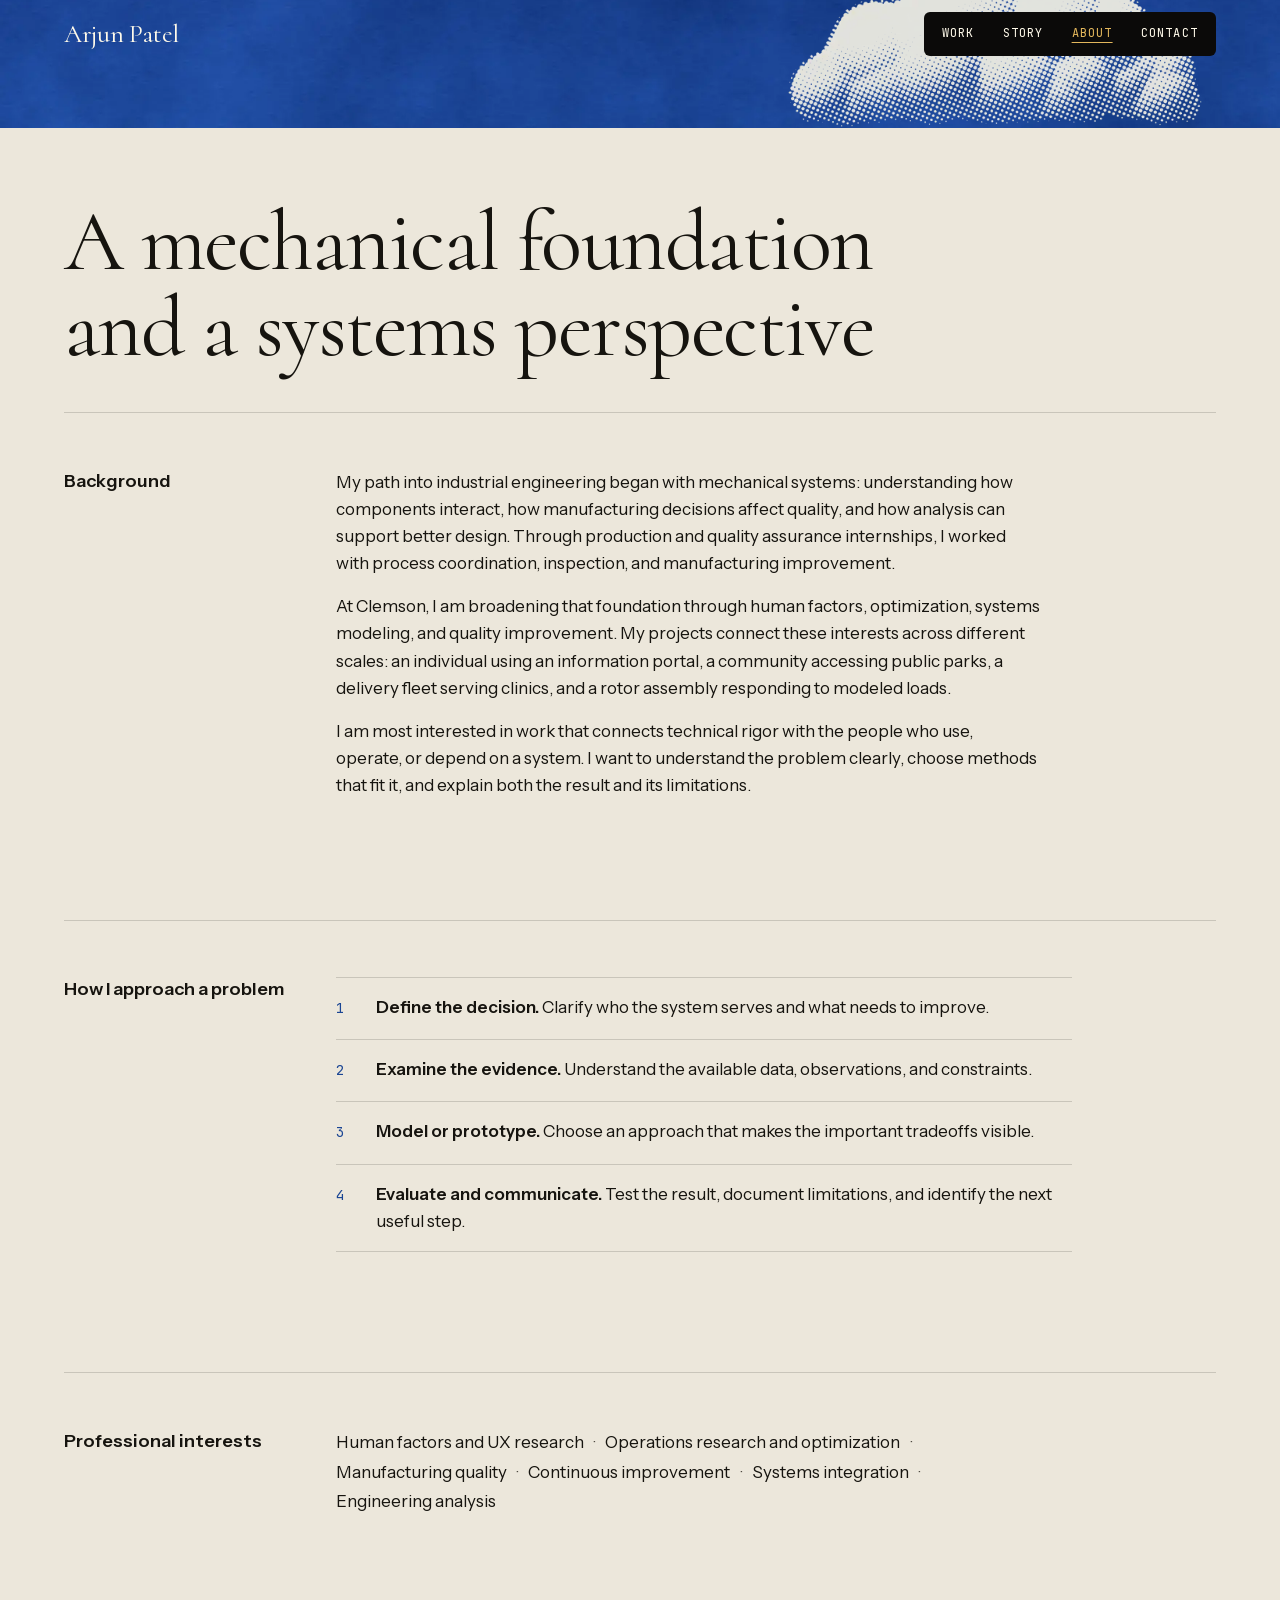
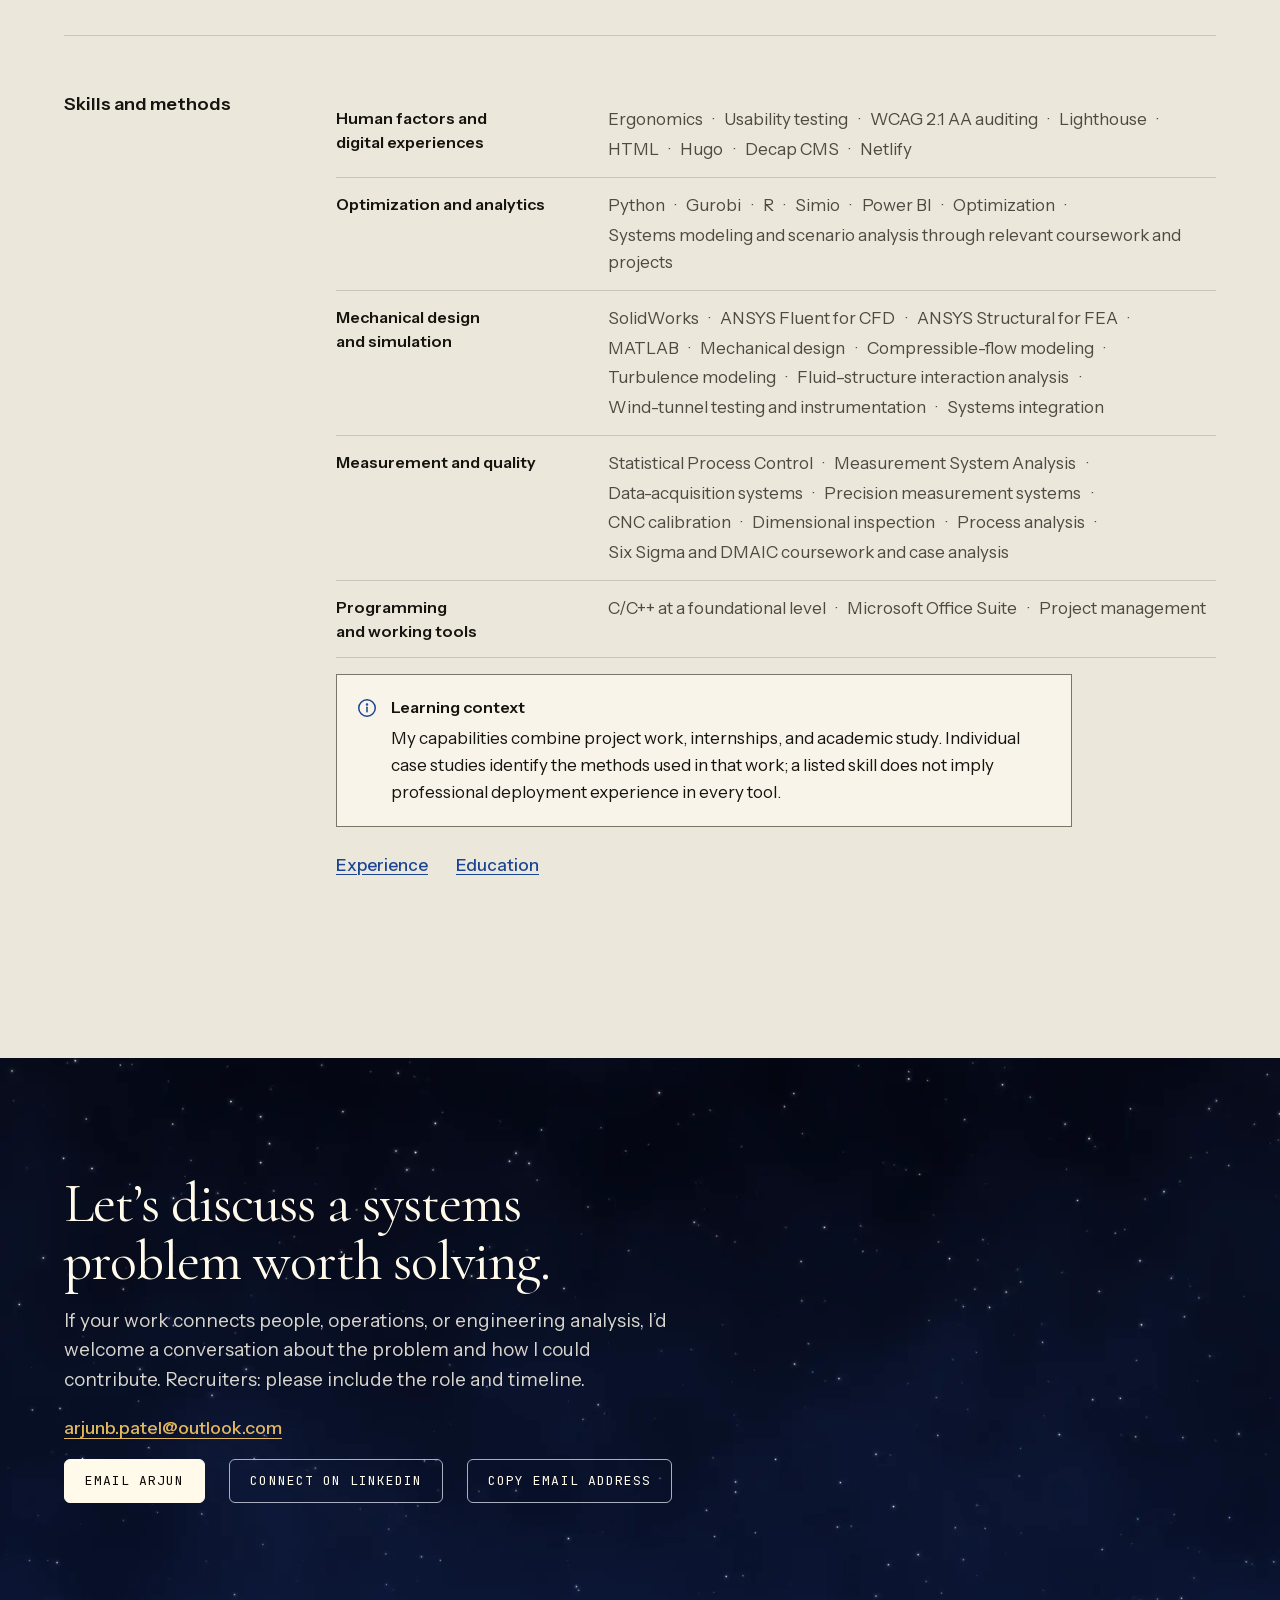
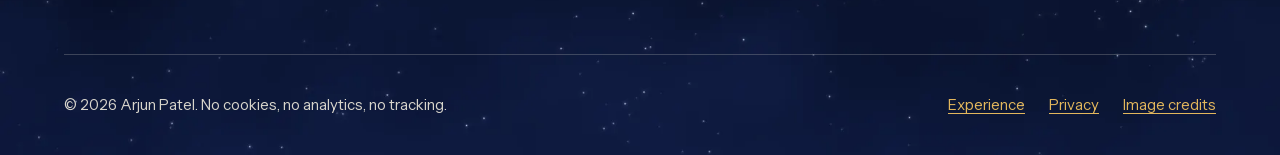
==== commit e16eb727: "Add files via upload" ====
--- a/about/index.html
+++ b/about/index.html
@@ -8,8 +8,7 @@
     <title>About — Background, Approach, and Skills | Arjun Patel</title>
     <meta name="description" content="Arjun Patel is an Industrial Engineering master’s student at Clemson University with a Mechanical Engineering background. Approach, interests, and skills.">
     <link rel="canonical" href="https://arjunengineers.github.io/about/">
-    <meta name="color-scheme" content="dark">
-    <meta name="theme-color" content="#0C0A08">
+    <meta name="theme-color" content="#1E4C9A">
     <meta property="og:type" content="website">
     <meta property="og:site_name" content="Arjun Patel">
     <meta property="og:title" content="About — Background, Approach, and Skills | Arjun Patel">
@@ -18,16 +17,13 @@
     <meta property="og:image" content="https://arjunengineers.github.io/assets/img/og-arjun-patel.jpg">
     <meta property="og:image:width" content="1200">
     <meta property="og:image:height" content="630">
-    <meta property="og:image:alt" content="Arjun Patel, beside Rembrandt’s painting of Aristotle.">
+    <meta property="og:image:alt" content="Arjun Patel: engineering systems around people, performance, and evidence.">
     <meta name="twitter:card" content="summary_large_image">
     <link rel="icon" href="../favicon.svg" type="image/svg+xml">
-    <link rel="stylesheet" href="../assets/css/tokens.css">
-    <link rel="stylesheet" href="../assets/css/fonts.css">
-    <link rel="stylesheet" href="../assets/css/site.css">
+    <link rel="stylesheet" href="../assets/site.css">
     <link rel="preload" href="../assets/fonts/cormorant-latin-var.woff2" as="font" type="font/woff2" crossorigin>
     <link rel="preload" href="../assets/fonts/instrument-sans-latin-var.woff2" as="font" type="font/woff2" crossorigin>
-    <script src="../assets/js/boot.js"></script>
-    <script src="../assets/js/site.js" defer></script>
+    <script src="../assets/site.js" defer></script>
     <script type="application/ld+json">
     {
       "@context": "https://schema.org",
@@ -57,179 +53,163 @@
   </head>
   <body>
     <a class="skip-link" href="#main">Skip to content</a>
-    <div class="frame" aria-hidden="true"></div>
 
     <header class="site-header">
       <div class="wrap site-header__inner">
-        <a class="wordmark" href="../"><span class="star" aria-hidden="true"></span>Arjun Patel</a>
-        <button type="button" class="menu-toggle" data-menu-toggle aria-expanded="false" aria-controls="site-menu" hidden><span class="menu-toggle__icon" aria-hidden="true"><i></i><i></i><i></i><i></i></span>Menu</button>
-        <div class="site-menu" id="site-menu">
-          <nav class="site-nav" aria-label="Primary">
-            <ul role="list">
-              <li><a href="../">Home</a></li>
-              <li><a href="../work/">Projects</a></li>
-              <li><a href="../experience/">Experience</a></li>
-            </ul>
-          </nav>
-          <a class="pill" href="#contact">Contact <span class="pill__arrow" aria-hidden="true">→</span></a>
-        </div>
+        <a class="wordmark" href="../">Arjun Patel</a>
+        <nav class="site-nav" aria-label="Primary">
+          <ul>
+            <li><a href="../work/">Work</a></li>
+            <li><a href="../#story">Story</a></li>
+            <li><a href="../about/" aria-current="page">About</a></li>
+            <li><a href="#contact">Contact</a></li>
+          </ul>
+        </nav>
       </div>
     </header>
 
     <main id="main" tabindex="-1">
       <div class="wrap">
         <header class="page-head">
-          <p class="label">About</p>
           <h1>A mechanical foundation and a systems perspective</h1>
         </header>
         <div class="page-body">
           <section class="split" aria-labelledby="background-title">
-                      <h2 class="label" id="background-title">Background</h2>
-                      <div class="split__body">
-                        <p>My path into industrial engineering began with mechanical systems: understanding how components interact, how manufacturing decisions affect quality, and how analysis can support better design. Through production and quality assurance internships, I worked with process coordination, inspection, and manufacturing improvement.</p>
-                        <p>At Clemson, I am broadening that foundation through human factors, optimization, systems modeling, and quality improvement. My projects connect these interests across different scales: an individual using an information portal, a community accessing public parks, a delivery fleet serving clinics, and a rotor assembly responding to modeled loads.</p>
-                        <p>I am most interested in work that connects technical rigor with the people who use, operate, or depend on a system. I want to understand the problem clearly, choose methods that fit it, and explain both the result and its limitations.</p>
-                      </div>
-                    </section>
+                                <h2 class="label" id="background-title">Background</h2>
+                                <div class="split__body">
+                                  <p>My path into industrial engineering began with mechanical systems: understanding how components interact, how manufacturing decisions affect quality, and how analysis can support better design. Through production and quality assurance internships, I worked with process coordination, inspection, and manufacturing improvement.</p>
+                                  <p>At Clemson, I am broadening that foundation through human factors, optimization, systems modeling, and quality improvement. My projects connect these interests across different scales: an individual using an information portal, a community accessing public parks, a delivery fleet serving clinics, and a rotor assembly responding to modeled loads.</p>
+                                  <p>I am most interested in work that connects technical rigor with the people who use, operate, or depend on a system. I want to understand the problem clearly, choose methods that fit it, and explain both the result and its limitations.</p>
+                                </div>
+                              </section>
           <section class="split" aria-labelledby="approach-title">
-                      <h2 class="label" id="approach-title">How I approach a problem</h2>
-                      <div class="split__body">
-                        <ol class="steps">
-                          <li><span><strong>Define the decision.</strong> Clarify who the system serves and what needs to improve.</span></li>
-                          <li><span><strong>Examine the evidence.</strong> Understand the available data, observations, and constraints.</span></li>
-                          <li><span><strong>Model or prototype.</strong> Choose an approach that makes the important tradeoffs visible.</span></li>
-                          <li><span><strong>Evaluate and communicate.</strong> Test the result, document limitations, and identify the next useful step.</span></li>
-                        </ol>
-                      </div>
-                    </section>
+                                <h2 class="label" id="approach-title">How I approach a problem</h2>
+                                <div class="split__body">
+                                  <ol class="steps">
+                                    <li><span><strong>Define the decision.</strong> Clarify who the system serves and what needs to improve.</span></li>
+                                    <li><span><strong>Examine the evidence.</strong> Understand the available data, observations, and constraints.</span></li>
+                                    <li><span><strong>Model or prototype.</strong> Choose an approach that makes the important tradeoffs visible.</span></li>
+                                    <li><span><strong>Evaluate and communicate.</strong> Test the result, document limitations, and identify the next useful step.</span></li>
+                                  </ol>
+                                </div>
+                              </section>
           <section class="split" aria-labelledby="interests-title">
-                      <h2 class="label" id="interests-title">Professional interests</h2>
-                      <div class="split__body">
-                        <ul class="inline-list" role="list">
-                          <li>Human factors and UX research</li>
-                          <li>Operations research and optimization</li>
-                          <li>Manufacturing quality</li>
-                          <li>Continuous improvement</li>
-                          <li>Systems integration</li>
-                          <li>Engineering analysis</li>
-                        </ul>
-                      </div>
-                    </section>
+                                <h2 class="label" id="interests-title">Professional interests</h2>
+                                <div class="split__body">
+                                  <ul class="inline-list">
+                                    <li>Human factors and UX research</li>
+                                    <li>Operations research and optimization</li>
+                                    <li>Manufacturing quality</li>
+                                    <li>Continuous improvement</li>
+                                    <li>Systems integration</li>
+                                    <li>Engineering analysis</li>
+                                  </ul>
+                                </div>
+                              </section>
           <section class="split" aria-labelledby="skills-title">
-                      <h2 class="label" id="skills-title">Skills and methods</h2>
-                      <div class="split__body">
-                        <div class="skills">
-                          <div class="skills__group">
-                            <h3>Human factors and digital experiences</h3>
-                            <ul class="inline-list" role="list">
-                              <li>Ergonomics</li>
-                              <li>Usability testing</li>
-                              <li>WCAG 2.1 AA auditing</li>
-                              <li>Lighthouse</li>
-                              <li>HTML</li>
-                              <li>Hugo</li>
-                              <li>Decap CMS</li>
-                              <li>Netlify</li>
-                            </ul>
-                          </div>
-                          <div class="skills__group">
-                            <h3>Optimization and analytics</h3>
-                            <ul class="inline-list" role="list">
-                              <li>Python</li>
-                              <li>Gurobi</li>
-                              <li>R</li>
-                              <li>Simio</li>
-                              <li>Power BI</li>
-                              <li>Optimization</li>
-                              <li>Systems modeling and scenario analysis through relevant coursework and projects</li>
-                            </ul>
-                          </div>
-                          <div class="skills__group">
-                            <h3>Mechanical design and simulation</h3>
-                            <ul class="inline-list" role="list">
-                              <li>SolidWorks</li>
-                              <li>ANSYS Fluent for CFD</li>
-                              <li>ANSYS Structural for FEA</li>
-                              <li>MATLAB</li>
-                              <li>Mechanical design</li>
-                              <li>Compressible-flow modeling</li>
-                              <li>Turbulence modeling</li>
-                              <li>Fluid–structure interaction analysis</li>
-                              <li>Wind-tunnel testing and instrumentation</li>
-                              <li>Systems integration</li>
-                            </ul>
-                          </div>
-                          <div class="skills__group">
-                            <h3>Measurement and quality</h3>
-                            <ul class="inline-list" role="list">
-                              <li>Statistical Process Control</li>
-                              <li>Measurement System Analysis</li>
-                              <li>Data-acquisition systems</li>
-                              <li>Precision measurement systems</li>
-                              <li>CNC calibration</li>
-                              <li>Dimensional inspection</li>
-                              <li>Process analysis</li>
-                              <li>Six Sigma and DMAIC coursework and case analysis</li>
-                            </ul>
-                          </div>
-                          <div class="skills__group">
-                            <h3>Programming and working tools</h3>
-                            <ul class="inline-list" role="list">
-                              <li>C/C++ at a foundational level</li>
-                              <li>Microsoft Office Suite</li>
-                              <li>Project management</li>
-                            </ul>
-                          </div>
-                        </div>
-                        <div class="callout">
-                          <svg class="callout__icon" viewBox="0 0 20 20" aria-hidden="true" focusable="false" fill="none" stroke="currentColor" stroke-width="1.5" stroke-linecap="round"><circle cx="10" cy="10" r="8.25"/><path d="M10 9.25v4.5"/><circle cx="10" cy="6.4" r="0.5" fill="currentColor"/></svg>
-                          <p class="callout__label">Learning context</p>
-                          <p>My capabilities combine project work, internships, and academic study. Individual case studies identify the methods used in that work; a listed skill does not imply professional deployment experience in every tool.</p>
-                        </div>
-                        <p class="links">
-                          <a class="text-link" href="../experience/">Experience <span class="arrow" aria-hidden="true">→</span></a>
-                          <a class="text-link" href="../experience/#education">Education <span class="arrow" aria-hidden="true">→</span></a>
-                        </p>
-                      </div>
-                    </section>
+                                <h2 class="label" id="skills-title">Skills and methods</h2>
+                                <div class="split__body">
+                                  <div>
+                                    <div class="skills__group">
+                                      <h3>Human factors and digital experiences</h3>
+                                      <ul class="inline-list">
+                                        <li>Ergonomics</li>
+                                        <li>Usability testing</li>
+                                        <li>WCAG 2.1 AA auditing</li>
+                                        <li>Lighthouse</li>
+                                        <li>HTML</li>
+                                        <li>Hugo</li>
+                                        <li>Decap CMS</li>
+                                        <li>Netlify</li>
+                                      </ul>
+                                    </div>
+                                    <div class="skills__group">
+                                      <h3>Optimization and analytics</h3>
+                                      <ul class="inline-list">
+                                        <li>Python</li>
+                                        <li>Gurobi</li>
+                                        <li>R</li>
+                                        <li>Simio</li>
+                                        <li>Power BI</li>
+                                        <li>Optimization</li>
+                                        <li>Systems modeling and scenario analysis through relevant coursework and projects</li>
+                                      </ul>
+                                    </div>
+                                    <div class="skills__group">
+                                      <h3>Mechanical design and simulation</h3>
+                                      <ul class="inline-list">
+                                        <li>SolidWorks</li>
+                                        <li>ANSYS Fluent for CFD</li>
+                                        <li>ANSYS Structural for FEA</li>
+                                        <li>MATLAB</li>
+                                        <li>Mechanical design</li>
+                                        <li>Compressible-flow modeling</li>
+                                        <li>Turbulence modeling</li>
+                                        <li>Fluid–structure interaction analysis</li>
+                                        <li>Wind-tunnel testing and instrumentation</li>
+                                        <li>Systems integration</li>
+                                      </ul>
+                                    </div>
+                                    <div class="skills__group">
+                                      <h3>Measurement and quality</h3>
+                                      <ul class="inline-list">
+                                        <li>Statistical Process Control</li>
+                                        <li>Measurement System Analysis</li>
+                                        <li>Data-acquisition systems</li>
+                                        <li>Precision measurement systems</li>
+                                        <li>CNC calibration</li>
+                                        <li>Dimensional inspection</li>
+                                        <li>Process analysis</li>
+                                        <li>Six Sigma and DMAIC coursework and case analysis</li>
+                                      </ul>
+                                    </div>
+                                    <div class="skills__group">
+                                      <h3>Programming and working tools</h3>
+                                      <ul class="inline-list">
+                                        <li>C/C++ at a foundational level</li>
+                                        <li>Microsoft Office Suite</li>
+                                        <li>Project management</li>
+                                      </ul>
+                                    </div>
+                                  </div>
+          <div class="callout">
+                                    <svg class="callout__icon" viewBox="0 0 20 20" aria-hidden="true" focusable="false" fill="none" stroke="currentColor" stroke-width="1.5" stroke-linecap="round"><circle cx="10" cy="10" r="8.25"/><path d="M10 9.25v4.5"/><circle cx="10" cy="6.4" r="0.5" fill="currentColor"/></svg>
+                                    <p class="callout__label">Learning context</p>
+                                    <p>My capabilities combine project work, internships, and academic study. Individual case studies identify the methods used in that work; a listed skill does not imply professional deployment experience in every tool.</p>
+                                  </div>
+                                  <p class="links">
+                                    <a class="more" href="../experience/">Experience</a>
+                                    <a class="more" href="../experience/#education">Education</a>
+                                  </p>
+                                </div>
+                              </section>
         </div>
       </div>
     </main>
 
     <footer class="site-footer">
-      <section class="contact" id="contact" aria-labelledby="contact-title" data-chapter="contact" data-scrub="pass">
+      <section class="contact band" id="contact" aria-labelledby="contact-title">
         <div class="wrap">
-          <div class="contact__frame">
-            <span class="star" aria-hidden="true"></span><span class="star" aria-hidden="true"></span><span class="star" aria-hidden="true"></span><span class="star" aria-hidden="true"></span>
-            <img class="contact__coin" src="../assets/img/coin-caesar.webp" width="416" height="416" alt="Gold aureus of Julius Caesar, struck in 46 BCE." loading="lazy" decoding="async">
-            <p class="label">Contact</p>
-            <h2 id="contact-title">Let’s discuss a systems problem worth solving.</h2>
-            <p class="contact__lead">If your work connects people, operations, or engineering analysis, I’d welcome a conversation about the problem and how I could contribute.</p>
-            <p class="contact__address">arjunb.patel@outlook.com</p>
-            <ul class="contact__links" role="list">
-              <li><a class="pill pill--solid" href="mailto:arjunb.patel@outlook.com?subject=Hello%20from%20your%20portfolio">Email Arjun <span class="pill__arrow" aria-hidden="true">→</span></a></li>
-              <li><a class="pill" href="https://www.linkedin.com/in/linkwitharjun" rel="noopener noreferrer">Connect on LinkedIn <span class="pill__arrow" aria-hidden="true">↗</span><span class="visually-hidden"> (opens external site)</span></a></li>
-              <li><button type="button" class="pill pill--plain" data-copy="arjunb.patel@outlook.com" hidden>Copy email address</button></li>
-            </ul>
-            <p class="contact__status" role="status" data-copy-status></p>
-            <p class="contact__hint">Recruiters: please include the role and timeline.</p>
-          </div>
+          <h2 id="contact-title">Let’s discuss a systems problem worth solving.</h2>
+          <p class="lead">If your work connects people, operations, or engineering analysis, I’d welcome a conversation about the problem and how I could contribute. Recruiters: please include the role and timeline.</p>
+          <p class="contact__links-address"><a href="mailto:arjunb.patel@outlook.com?subject=Hello%20from%20your%20portfolio">arjunb.patel@outlook.com</a></p>
+          <ul class="contact__links">
+            <li><a class="button button--primary" href="mailto:arjunb.patel@outlook.com?subject=Hello%20from%20your%20portfolio">Email Arjun</a></li>
+            <li><a class="button" href="https://www.linkedin.com/in/linkwitharjun" rel="noopener noreferrer">Connect on LinkedIn<span class="visually-hidden"> (opens external site)</span></a></li>
+            <li><button type="button" class="button" data-copy="arjunb.patel@outlook.com" hidden>Copy email address</button></li>
+          </ul>
+          <p class="contact__status" role="status" data-copy-status></p>
         </div>
       </section>
       <div class="wrap site-footer__inner">
-        <div>
-          <p class="site-footer__id">Arjun Patel · Industrial Engineering Portfolio</p>
-          <p>No cookies, no analytics, no tracking. © 2026 Arjun Patel.</p>
-        </div>
+        <p>© 2026 Arjun Patel. No cookies, no analytics, no tracking.</p>
         <nav aria-label="Footer">
-          <ul role="list">
-            <li><a href="../work/">Projects</a></li>
+          <ul>
             <li><a href="../experience/">Experience</a></li>
-            <li><a href="../about/">About</a></li>
             <li><a href="../privacy/">Privacy</a></li>
+            <li><a href="../CREDITS.md">Image credits</a></li>
           </ul>
         </nav>
-        <p class="site-footer__credit">Type: Cormorant, Instrument Sans, JetBrains Mono (SIL OFL). Plates: public-domain works from <a href="https://www.metmuseum.org/about-the-met/policies-and-documents/open-access" rel="noopener noreferrer">The Metropolitan Museum of Art Open Access<span class="visually-hidden"> (opens external site)</span></a>.</p>
       </div>
     </footer>
   </body>
--- a/assets/site.css
+++ b/assets/site.css
@@ -0,0 +1,483 @@
+/* Arjun Patel portfolio. One stylesheet for every page; no inline styles, so the
+   Content-Security-Policy can stay at style-src 'self'.
+   Contrast: text 4.5:1 and control borders 3:1 on the backgrounds below. Re-check after any change. */
+
+@font-face { font-family: "Cormorant"; font-style: normal; font-weight: 300 700; font-display: swap; src: url("fonts/cormorant-latin-var.woff2") format("woff2"); }
+@font-face { font-family: "Cormorant"; font-style: italic; font-weight: 300 700; font-display: swap; src: url("fonts/cormorant-italic-latin-var.woff2") format("woff2"); }
+@font-face { font-family: "JetBrains Mono"; font-style: normal; font-weight: 400 500; font-display: swap; src: url("fonts/jetbrains-mono-latin-var.woff2") format("woff2"); }
+@font-face { font-family: "Instrument Sans"; font-style: normal; font-weight: 400 700; font-display: swap; src: url("fonts/instrument-sans-latin-var.woff2") format("woff2"); }
+
+:root {
+  color-scheme: light;
+  --bg: #ECE7DB;
+  --surface: #F8F4EA;
+  --band: #E1DBCD;
+  --ink: #16140F;
+  --muted: #4F4A42;
+  --accent: #1A4593;
+  --rule: rgb(22 20 15 / 0.16);
+  --rule-strong: #7C756A;
+  --focus: #1A4593;
+  --mark: #7C756A;              /* neutral chart marks, on --surface only */
+  --sky: #1E4C9A;
+  --sky-deep: #183A86;
+  --ivory: #FFFAEA;
+  --gold: #E3B75C;
+  --black: #0B0A09;
+  --serif: "Cormorant", "Iowan Old Style", Georgia, "Times New Roman", serif;
+  --sans: "Instrument Sans", system-ui, -apple-system, "Segoe UI", Roboto, Arial, sans-serif;
+  --mono: "JetBrains Mono", ui-monospace, Menlo, Consolas, monospace;
+  --gutter: clamp(20px, 5vw, 64px);
+  --section: clamp(4rem, 9vw, 7.5rem);
+}
+
+*, *::before, *::after { box-sizing: border-box; }
+[hidden] { display: none !important; }
+html { -webkit-text-size-adjust: 100%; text-size-adjust: 100%; scroll-padding-top: 1.5rem; }
+body, h1, h2, h3, p, ul, ol, dl, dd, figure, table { margin: 0; }
+body { display: flex; flex-direction: column; min-height: 100vh; background: var(--bg); color: var(--ink); font-family: var(--sans); font-size: 1.0625rem; line-height: 1.6; overflow-wrap: break-word; }
+main { flex: 1; }
+main:focus { outline: none; }
+img, svg { display: block; }
+img { max-width: 100%; height: auto; }
+h1, h2, h3 { font-family: var(--serif); font-weight: 400; line-height: 1.04; letter-spacing: -0.018em; text-wrap: balance; }
+h1 { font-size: clamp(3rem, 2rem + 4.2vw, 5.5rem); line-height: 1; }
+h2 { font-size: clamp(2.375rem, 1.9rem + 2vw, 3.5rem); }
+h3 { font-size: clamp(1.75rem, 1.55rem + 0.8vw, 2.125rem); }
+p { text-wrap: pretty; }
+strong { font-weight: 600; }
+a { color: var(--accent); text-underline-offset: 0.2em; }
+a:hover { text-decoration-thickness: 2px; }
+button { font: inherit; color: inherit; background: none; border: 0; }
+:focus-visible { outline: 2px solid var(--focus); outline-offset: 3px; }
+
+.wrap { width: min(100% - 2 * var(--gutter), 76rem); margin-inline: auto; }
+.section { padding-block: var(--section); }
+.band { background: var(--band); }
+.lead { max-width: 38rem; color: var(--muted); font-size: 1.1875rem; line-height: 1.55; }
+.eyebrow { color: var(--muted); font-family: var(--mono); font-size: 0.8125rem; letter-spacing: 0.06em; text-transform: uppercase; }
+.note { color: var(--muted); font-size: 0.9375rem; line-height: 1.5; }
+.links { display: flex; flex-wrap: wrap; align-items: center; gap: 0.5rem 1.75rem; }
+.more { display: inline-flex; align-items: center; min-height: 44px; font-weight: 500; }
+.visually-hidden { position: absolute; width: 1px; height: 1px; margin: -1px; padding: 0; overflow: hidden; clip: rect(0 0 0 0); white-space: nowrap; border: 0; }
+.skip-link { position: absolute; left: 1rem; top: -100px; z-index: 10; padding: 0.75rem 1rem; background: var(--ink); color: var(--bg); }
+.skip-link:focus { top: 1rem; }
+
+/* Buttons */
+.button { display: inline-flex; align-items: center; justify-content: center; min-height: 44px; padding: 0 1.25rem; border: 1px solid var(--rule-strong); border-radius: 6px; color: var(--ink); font-family: var(--mono); font-size: 0.8125rem; font-weight: 400; letter-spacing: 0.08em; text-transform: uppercase; line-height: 1.2; text-decoration: none; cursor: pointer; }
+.button:hover { background: var(--ink); border-color: var(--ink); color: var(--bg); }
+.button--primary { background: var(--ink); border-color: var(--ink); color: var(--bg); }
+.button--primary:hover { background: var(--accent); border-color: var(--accent); }
+
+/* Header: a band of sky on inner pages, floating over the stage on the home page */
+.site-header { position: relative; z-index: 4; color: var(--ivory); background: var(--sky) url("img/scene/sky.webp") center 30% / cover; }
+.site-header::after { content: ""; position: absolute; right: 6%; bottom: 0; width: min(46vw, 26rem); aspect-ratio: 533 / 219; background: url("img/scene/cloud-2.webp") center bottom / contain no-repeat; opacity: 0.9; pointer-events: none; }
+.site-header__inner { position: relative; z-index: 1; display: flex; flex-wrap: wrap; align-items: center; justify-content: space-between; gap: 0.25rem 2rem; padding-block: 0.75rem 4.5rem; }
+.wordmark { display: inline-flex; align-items: center; min-height: 44px; color: inherit; font-family: var(--serif); font-size: 1.625rem; font-weight: 400; letter-spacing: -0.01em; text-decoration: none; }
+.site-nav ul { display: flex; flex-wrap: wrap; gap: 0; padding: 0 0.25rem; list-style: none; border-radius: 6px; background: var(--black); }
+.site-nav a { display: inline-flex; align-items: center; min-height: 44px; padding: 0 clamp(0.5rem, 1.6vw, 0.875rem); color: var(--ivory); font-family: var(--mono); font-size: 0.75rem; letter-spacing: 0.1em; text-transform: uppercase; text-decoration: none; }
+.site-nav a:hover, .site-nav a[aria-current] { color: var(--gold); text-decoration: underline; text-underline-offset: 0.45em; }
+.site-nav a:focus-visible, .wordmark:focus-visible { outline-color: var(--gold); }
+
+.section__head { display: grid; gap: 0.75rem; margin-bottom: clamp(1.75rem, 4vw, 3rem); }
+.section__head .lead { max-width: 42rem; }
+
+/* Project list: rows of text, each one link */
+.projects { padding: 0; list-style: none; border-top: 1px solid var(--rule-strong); }
+.project { position: relative; display: grid; gap: 0.5rem 3rem; padding-block: clamp(1.5rem, 3vw, 2.25rem); border-bottom: 1px solid var(--rule); }
+.project h2, .project h3 { font-size: clamp(1.5rem, 1.3rem + 1vw, 2.125rem); }
+.project h2 a, .project h3 a { color: var(--ink); text-decoration: none; }
+.project h2 a::after, .project h3 a::after { content: ""; position: absolute; inset: 0; }
+.project:hover h2 a, .project:hover h3 a { color: var(--accent); text-decoration: underline; text-decoration-thickness: 1px; }
+.project :is(h2, h3) a:focus-visible { outline: none; }
+.project:has(:is(h2, h3) a:focus-visible) { outline: 2px solid var(--focus); outline-offset: 2px; }
+.project__type { margin-top: 0.5rem; color: var(--muted); font-family: var(--mono); font-size: 0.8125rem; letter-spacing: 0.04em; text-transform: uppercase; }
+.project__copy { max-width: 36rem; }
+.project__evidence { margin-top: 0.75rem; color: var(--muted); font-size: 0.9375rem; line-height: 1.45; }
+.project__evidence strong { display: block; color: var(--ink); font-family: var(--serif); font-size: 1.625rem; font-weight: 500; line-height: 1.2; }
+.project__tools { margin-top: 0.75rem; color: var(--muted); font-size: 0.9375rem; line-height: 1.45; }
+.project__fig { width: min(100%, 20rem); margin-top: 1rem; padding: 0.5rem; border: 1px solid var(--rule-strong); background: var(--surface); }
+.project__fig img { width: 100%; aspect-ratio: 4 / 3; object-fit: cover; object-position: top; }
+.after-list { margin-top: 1.5rem; }
+
+/* Filter */
+.filter { display: grid; gap: 0.75rem; margin-bottom: 2.5rem; }
+.filter__chips { display: flex; flex-wrap: wrap; gap: 0.5rem; }
+.chip { display: inline-flex; align-items: center; gap: 0.5em; min-height: 44px; padding: 0 1rem; border: 1px solid var(--rule-strong); border-radius: 999px; color: var(--ink); font-size: 0.9375rem; font-weight: 500; cursor: pointer; }
+.chip:hover { background: var(--band); }
+.chip[aria-pressed="true"] { background: var(--ink); border-color: var(--ink); color: var(--bg); font-weight: 600; }
+.chip[aria-pressed="true"]::before { content: ""; width: 0.35rem; height: 0.7rem; border: solid currentColor; border-width: 0 2px 2px 0; transform: translateY(-0.1rem) rotate(45deg); }
+.chip--clear { border-color: transparent; color: var(--accent); text-decoration: underline; }
+.filter__status:empty { display: none; }
+
+/* Approach */
+.steps { max-width: 46rem; padding: 0; list-style: none; counter-reset: step; border-top: 1px solid var(--rule); }
+.steps > li { display: grid; grid-template-columns: 2.5rem minmax(0, 1fr); padding-block: 1rem; border-bottom: 1px solid var(--rule); counter-increment: step; }
+.steps > li::before { content: counter(step); color: var(--accent); font-family: var(--serif); font-size: 1.375rem; line-height: 1.3; }
+.steps h3 { font-size: 1.625rem; }
+.steps p { margin-top: 0.25rem; }
+.steps .note { margin-top: 0.5rem; }
+
+/* Experience rows */
+.record { padding: 0; list-style: none; border-top: 1px solid var(--rule-strong); }
+.record li { display: grid; gap: 0.15rem 2rem; padding-block: 1rem; border-bottom: 1px solid var(--rule); }
+.record__when { color: var(--muted); font-family: var(--mono); font-size: 0.8125rem; }
+.record__what { font-family: var(--serif); font-size: 1.5rem; line-height: 1.2; }
+.record__where { color: var(--muted); font-size: 0.9375rem; }
+
+.entry { display: grid; gap: 0.75rem 3rem; padding-block: 2rem; border-top: 1px solid var(--rule); scroll-margin-top: 1.5rem; }
+.entry__body { min-width: 0; }
+.entry__body > * + * { margin-top: 0.75rem; }
+.entry__role { font-family: var(--serif); font-size: 1.25rem; font-style: italic; line-height: 1.3; }
+.entry__body ul:not(.inline-list) { max-width: 44rem; padding-left: 1.25rem; }
+.entry__body li + li { margin-top: 0.5rem; }
+.entry__body h4 { margin: 0; font-size: 1rem; font-weight: 600; }
+.inline-list { display: flex; flex-wrap: wrap; gap: 0.15rem 0; max-width: 44rem; padding: 0; list-style: none; }
+.inline-list li { min-width: 0; overflow-wrap: anywhere; }
+.inline-list li + li { margin-top: 0 !important; }
+.inline-list li:not(:last-child)::after { content: "\00B7" / ""; margin-inline: 0.6em; color: var(--muted); }
+
+.split { display: grid; gap: 1rem 3rem; padding-block: clamp(2rem, 5vw, 3.5rem); border-top: 1px solid var(--rule); }
+.split > .label { font-family: var(--sans); font-size: 1.125rem; font-weight: 600; line-height: 1.4; letter-spacing: 0; }
+.split__body { min-width: 0; }
+.split__body > * + * { margin-top: 1rem; }
+.split__body > p, .split__body > ul:not(.inline-list) { max-width: 44rem; }
+.split__body > ul:not(.inline-list) { padding-left: 1.25rem; }
+.skills__group { display: grid; gap: 0.25rem 2rem; padding-block: 0.875rem; border-bottom: 1px solid var(--rule); }
+.skills__group h3 { font-family: var(--sans); font-size: 1rem; font-weight: 600; letter-spacing: 0; line-height: 1.5; }
+.skills__group .inline-list { color: var(--muted); }
+
+/* Inner pages */
+.page-head { padding-block: clamp(2.5rem, 6vw, 4.5rem) clamp(1.5rem, 4vw, 2.5rem); }
+.page-head h1 { max-width: 22ch; }
+.page-head .lead { margin-top: 1rem; }
+.page-body { padding-bottom: var(--section); }
+.page-body > section + section { margin-top: clamp(2.5rem, 6vw, 4rem); }
+.page-body h2.block { margin-bottom: 0.5rem; font-size: clamp(1.625rem, 1.4rem + 1vw, 2.25rem); }
+
+/* Case study */
+.breadcrumb ol { display: flex; flex-wrap: wrap; gap: 0.5rem; padding: 0; list-style: none; font-size: 0.9375rem; }
+.breadcrumb li { display: inline-flex; align-items: center; gap: 0.5rem; min-height: 28px; color: var(--muted); }
+.breadcrumb li + li::before { content: "/"; }
+.case-head { padding-block: 1.5rem clamp(2rem, 5vw, 3rem); }
+.case-meta { margin-block: 1.25rem 0.75rem; }
+.case-head h1 { max-width: 22ch; font-size: clamp(2.25rem, 1.6rem + 3vw, 3.75rem); }
+.case-head__grid { display: grid; gap: 1.5rem 4rem; margin-top: clamp(1.25rem, 3vw, 2rem); }
+.case-deck { color: var(--accent); font-family: var(--serif); font-size: clamp(1.375rem, 1.2rem + 0.8vw, 1.75rem); font-style: italic; line-height: 1.25; }
+.case-summary { max-width: 38rem; margin-top: 0.75rem; }
+.spec { border-top: 1px solid var(--rule-strong); }
+.spec__row { display: grid; gap: 0.1rem 1.5rem; padding-block: 0.625rem; border-bottom: 1px solid var(--rule); }
+.spec dt { color: var(--muted); font-size: 0.9375rem; font-weight: 500; }
+.spec dd { font-size: 0.9375rem; }
+.case-layout { display: grid; gap: 2rem 4rem; padding-bottom: var(--section); }
+.toc { align-self: start; }
+.toc__title { margin-bottom: 0.25rem; font-weight: 600; }
+.toc ol { padding: 0; list-style: none; border-top: 1px solid var(--rule); }
+.toc li { border-bottom: 1px solid var(--rule); }
+.toc a { display: flex; align-items: center; min-height: 44px; padding-block: 0.4rem; color: var(--ink); font-size: 0.9375rem; line-height: 1.35; text-decoration: none; }
+.toc a:hover { color: var(--accent); text-decoration: underline; }
+.case-body { min-width: 0; }
+.case-body > section + section { margin-top: clamp(2.5rem, 6vw, 4rem); }
+.case-body section > * + * { margin-top: 1rem; }
+.case-body section > p, .case-body section > ul, .case-body section > ol { max-width: 44rem; }
+.case-body section > ul { padding-left: 1.25rem; }
+.case-body section > ol:not(.steps) { padding-left: 1.25rem; }
+.case-body section > ul > li + li { margin-top: 0.5rem; }
+.case-body section > h3 { margin-top: 2rem; }
+.case-body section > .figure, .case-body section > .chart, .case-body section > .compare, .case-body section > .table-wrap, .case-body section > details { margin-top: 1.75rem; }
+
+.figure__frame { width: fit-content; max-width: 100%; padding: 0.625rem; border: 1px solid var(--rule-strong); background: var(--surface); }
+.figure figcaption, .figure__note, .chart figcaption, .chart__note { max-width: 44rem; margin-top: 0.625rem; color: var(--muted); font-size: 0.9375rem; line-height: 1.5; }
+.lead-figure { margin-bottom: 2.5rem; }
+.compare { display: grid; gap: 1.5rem; }
+
+.table-wrap { overflow-x: auto; border: 1px solid var(--rule); background: var(--surface); }
+table { width: 100%; min-width: 32rem; border-collapse: collapse; font-size: 0.9375rem; line-height: 1.45; }
+caption { padding: 0.75rem 1rem; border-bottom: 1px solid var(--rule); text-align: left; font-weight: 600; }
+th, td { padding: 0.75rem 1rem; border-bottom: 1px solid var(--rule); text-align: left; vertical-align: top; }
+thead th { color: var(--muted); font-weight: 600; vertical-align: bottom; }
+tbody th { font-weight: 600; }
+tbody tr:last-child > * { border-bottom: 0; }
+.num { font-variant-numeric: tabular-nums lining-nums; white-space: nowrap; }
+table.table--compact { min-width: 0; }
+
+.callout { display: grid; grid-template-columns: auto minmax(0, 1fr); gap: 0.25rem 0.875rem; max-width: 46rem; padding: 1.25rem; border: 1px solid var(--rule-strong); background: var(--surface); }
+.callout > * { margin-top: 0 !important; }
+.callout__icon { width: 1.25rem; height: 1.25rem; margin-top: 0.2rem !important; color: var(--accent); }
+.callout h2, .callout__label { font-family: var(--sans); font-size: 1rem; font-weight: 600; letter-spacing: 0; line-height: 1.6; }
+.callout p:not(.callout__label) { grid-column: 2; }
+
+details { border: 1px solid var(--rule); background: var(--surface); }
+summary { display: flex; align-items: center; min-height: 44px; padding: 0.5rem 1rem; font-size: 0.9375rem; font-weight: 600; cursor: pointer; }
+.details__body { padding: 0 1rem 1rem; }
+.details__body > * + * { margin-top: 1rem; }
+
+.chart__frame { padding: 1.25rem; border: 1px solid var(--rule); background: var(--surface); }
+.chart__title { font-size: 1rem; font-weight: 600; line-height: 1.4; }
+.chart__sub { color: var(--muted); font-size: 0.9375rem; line-height: 1.4; }
+.chart__panels { display: grid; gap: 2rem; }
+.chart__panel .plot { width: 100%; max-width: 22.5rem; margin-top: 0.75rem; }
+.chart details { margin-top: 0.75rem; }
+.barlist { display: grid; gap: 0.75rem; margin-top: 1rem; padding: 0; list-style: none; }
+.barlist__row { display: grid; gap: 0.25rem 1rem; align-items: center; }
+.barlist__label { font-size: 0.9375rem; line-height: 1.35; }
+.barlist__track { padding-right: 4.75rem; }
+.barlist__svg { width: 100%; height: 20px; overflow: visible; }
+.bar { fill: var(--mark); }
+.bar--accent { fill: var(--accent); }
+.bar-value { fill: var(--ink); font-family: var(--sans); font-size: 0.875rem; font-weight: 600; font-variant-numeric: tabular-nums lining-nums; dominant-baseline: central; }
+.plot { height: auto; overflow: visible; }
+.plot__grid { stroke: var(--rule); stroke-width: 1; }
+.plot__tick, .plot__axis-title { fill: var(--muted); font-family: var(--sans); font-size: 12px; font-variant-numeric: tabular-nums lining-nums; }
+.plot__value { fill: var(--ink); font-family: var(--sans); font-size: 13px; font-weight: 600; font-variant-numeric: tabular-nums lining-nums; }
+/* Coverage labels: weight rises with the value (the number is always printed) */
+.plot__value--w484 { font-weight: 484; }
+.plot__value--w591 { font-weight: 591; }
+.plot__value--w658 { font-weight: 658; }
+.plot__line { fill: none; stroke: var(--accent); stroke-width: 2; stroke-linecap: round; stroke-linejoin: round; }
+.plot__dot { fill: var(--accent); stroke: var(--surface); stroke-width: 2; }
+
+.pager { display: grid; gap: 1rem; padding-block: 1.5rem var(--section); border-top: 1px solid var(--rule-strong); }
+.pager__next { display: grid; gap: 0.15rem; color: var(--ink); text-decoration: none; }
+.pager__title { font-family: var(--serif); font-size: clamp(1.5rem, 1.3rem + 1vw, 2.125rem); font-weight: 500; line-height: 1.15; }
+.pager__next:hover .pager__title { color: var(--accent); text-decoration: underline; text-decoration-thickness: 1px; }
+
+.simple { padding-block: clamp(3rem, 7vw, 5rem) var(--section); }
+.simple__body { max-width: 44rem; margin-top: 1.5rem; }
+.simple__body > * + * { margin-top: 1rem; }
+.simple__body h2 { margin-top: 2.5rem; font-size: 1.75rem; }
+.simple__body ul { padding-left: 1.25rem; }
+
+/* Contact and footer: same place on every page */
+.site-footer { position: relative; z-index: 2; --ink: var(--ivory); --muted: #D8D5CC; --rule: rgb(255 250 234 / 0.2); --rule-strong: #A9AFC0; --accent: var(--gold); --focus: var(--gold); background: #070B1C url("img/scene/night.webp") center bottom / cover; color: var(--ink); }
+.contact { padding-block: var(--section); background: none; }
+.site-footer .button:hover, .site-footer .button--primary { background: var(--ivory); border-color: var(--ivory); color: var(--black); }
+.site-footer .button--primary:hover { background: var(--gold); border-color: var(--gold); }
+.contact h2 { max-width: 18ch; }
+.contact .lead { margin-top: 1rem; }
+.contact__links-address { margin-top: 1.25rem; font-size: 1.125rem; font-weight: 500; }
+.contact__links { display: flex; flex-wrap: wrap; align-items: center; gap: 0.75rem; margin-top: 1rem; padding: 0; list-style: none; }
+.contact__status { min-height: 1.6em; margin-top: 0.75rem; font-size: 0.9375rem; }
+.site-footer__inner { display: grid; gap: 0.5rem 2rem; padding-block: 1.75rem; border-top: 1px solid var(--rule); color: var(--muted); font-size: 0.9375rem; }
+.site-footer ul { display: flex; flex-wrap: wrap; column-gap: 1.5rem; padding: 0; list-style: none; }
+.site-footer nav a { display: inline-flex; align-items: center; min-height: 44px; }
+
+/* Home page. Without JavaScript, or with reduced motion, every scene is an ordinary section.
+   site.js adds html.stage: frames then sit fixed and the scene spacers supply the scroll length.
+   --p is the scroll progress of a scene, 0 to 1. Only transform and opacity depend on it. */
+.home .site-header { position: absolute; inset: 0 0 auto; background: none; }
+.home .site-header::after { display: none; }
+.home .site-header__inner { width: 100%; max-width: none; padding: 0.75rem clamp(20px, 2.4vw, 32px); }
+.frame { --p: 0.5; --ink: var(--ivory); --muted: #E7E4DA; position: relative; display: flex; min-height: 100vh; min-height: 100svh; overflow: hidden; background: var(--sky-deep); color: var(--ink); }
+.scene--apollo .frame, .scene--starship .frame { background: #060A18; }
+[data-tone="light"] .frame { --ink: #16140F; --muted: #4F4A42; background: var(--bg); }
+.art { position: absolute; inset: 0; }
+.art img { position: absolute; max-width: none; }
+.bg { inset: 0; width: 100%; height: 100%; object-fit: cover; }
+.copy { position: relative; z-index: 1; display: flex; flex: 1; flex-direction: column; justify-content: space-between; gap: 1.5rem; width: min(100%, 36rem); padding: 7.25rem 20px 1.25rem; }
+.kicker, .tag, .credit, .badge { font-family: var(--mono); font-size: 0.75rem; line-height: 1.45; letter-spacing: 0.08em; text-transform: uppercase; }
+.kicker { display: block; color: var(--muted); }
+.frame h2 { font-size: clamp(2.5rem, 2rem + 3vw, 4.75rem); font-weight: 300; line-height: 1; letter-spacing: -0.024em; }
+.frame h2 .kicker { margin-bottom: 0.875rem; font-weight: 400; letter-spacing: 0.08em; }
+.frame h3 { font-size: 1.5rem; font-weight: 500; line-height: 1.12; letter-spacing: -0.01em; }
+.frame h3 a { color: inherit; text-decoration-thickness: 1px; }
+.frame h3 a:hover { color: var(--gold); }
+[data-tone="light"] .frame h3 a:hover { color: var(--accent); }
+.frame h1 { font-size: clamp(3.75rem, 2.8rem + 5vw, 6.75rem); font-weight: 300; line-height: 0.98; letter-spacing: -0.03em; }
+.hero__line { max-width: 22em; margin-top: 0.75rem; font-family: var(--serif); font-size: clamp(1.5rem, 1.25rem + 1vw, 2.125rem); font-weight: 400; line-height: 1.12; }
+.actions { display: flex; flex-wrap: wrap; align-items: center; gap: 0.75rem 1.5rem; margin-top: 1.5rem; }
+.pill { display: inline-flex; align-items: center; gap: 1rem; min-height: 48px; padding: 0 0.625rem 0 1.125rem; border-radius: 6px; background: var(--black); color: var(--ivory); font-family: var(--mono); font-size: 0.8125rem; letter-spacing: 0.1em; text-transform: uppercase; text-decoration: none; }
+.pill:hover { background: var(--ivory); color: var(--black); }
+.pill__arrow { display: inline-flex; align-items: center; justify-content: center; width: 1.75rem; height: 1.75rem; border: 1px solid currentColor; border-radius: 4px; }
+.textlink { display: inline-flex; align-items: center; min-height: 44px; color: var(--ivory); font-weight: 500; text-underline-offset: 0.25em; }
+.textlink:hover { color: var(--gold); }
+.frame :focus-visible, .flow--sky :focus-visible { outline-color: var(--gold); }
+[data-tone="light"] .frame :focus-visible { outline-color: var(--accent); }
+.badge { display: inline-block; color: var(--ivory); }
+.hero__note a { color: inherit; }
+.hero__foot { padding: 0.75rem 0.875rem; border-radius: 8px; background: rgb(8 16 44 / 0.66); }
+.hero__note { max-width: 27rem; margin-top: 0.5rem; font-size: 0.9375rem; line-height: 1.4; }
+.glass { padding: 1rem 1.125rem; border: 1px solid rgb(255 250 234 / 0.28); border-radius: 8px; background: rgb(8 16 44 / 0.62); -webkit-backdrop-filter: blur(10px); backdrop-filter: blur(10px); font-size: 1rem; line-height: 1.5; }
+[data-tone="light"] .glass { border-color: rgb(22 20 15 / 0.2); background: rgb(248 244 234 / 0.82); }
+.glass > * + * { margin-top: 0.5rem; }
+.glass .kicker { margin-bottom: 0.625rem; }
+.glass .kicker + h3 { margin-top: 0; }
+.glass p + h3 { margin-top: 1.125rem; }
+.tag, .credit { display: block; color: var(--muted); }
+.credit { letter-spacing: 0.03em; text-transform: none; }
+.slot { display: grid; gap: 1rem; }
+
+/* Scene art */
+.monument { right: calc(min(125vw, 62vh) * -0.24); bottom: -2vh; width: min(125vw, 62vh); height: auto; }
+.cloud--a { top: 44vh; right: -34vw; width: 96vw; height: auto; }
+.cloud--b { display: none; }
+.falling { top: 0; left: 62%; width: clamp(72px, 10vw, 150px); height: auto; transform: translateY(46vh) rotate(24deg); }
+.paris { bottom: 0; left: 0; width: 100%; height: 58%; object-fit: cover; object-position: center bottom; }
+.scene--apple .bg { object-position: right top; }
+.balloon { top: 24vh; right: -8vw; width: min(58vw, 40vh); height: auto; }
+.cloud--c { top: 40vh; left: -22vw; width: 66vw; height: auto; }
+.flyer { top: 54%; left: -2%; width: 104%; height: auto; transform: translateX(var(--fx, 0)) translateY(var(--fy, -29%)); }
+.cloud--d { top: 30vh; right: -10vw; width: 46vw; height: auto; }
+.moon { right: 0; bottom: 0; width: 100%; height: 56%; object-fit: cover; object-position: 62% top; }
+.earth { top: 20vh; right: 9vw; width: clamp(72px, 9vw, 132px); height: auto; }
+.bg--day { opacity: 0; }
+.rocket { top: 0; left: 58%; height: 150vh; width: auto; transform: translateY(-12vh); }
+
+/* Long sections after the stage */
+.flow { position: relative; z-index: 2; padding-block: var(--section); }
+.flow--sky { --ink: var(--ivory); --muted: #E7E4DA; --rule: rgb(255 250 234 / 0.28); --accent: var(--gold); --focus: var(--gold); background: var(--sky-deep) url("img/scene/sky.webp") center / cover; color: var(--ink); }
+.flow--page { background: var(--bg); }
+.flow--night { --ink: var(--ivory); --muted: #D8D5CC; --accent: var(--gold); --focus: var(--gold); padding-block: clamp(6rem, 16vw, 12rem) clamp(3rem, 6vw, 5rem); background: linear-gradient(rgb(5 8 20 / 0) 35%, rgb(5 8 20)), #070B1C url("img/scene/night.webp") center / cover; color: var(--ink); }
+.quote blockquote { margin: 0; }
+.quote p { max-width: 21em; font-family: var(--serif); font-size: clamp(2.25rem, 1.6rem + 3.2vw, 4.5rem); font-weight: 300; line-height: 1.06; letter-spacing: -0.022em; text-wrap: balance; }
+.quote figcaption { margin-top: 1.5rem; color: var(--muted); font-family: var(--mono); font-size: 0.8125rem; line-height: 1.5; letter-spacing: 0.04em; }
+.flow h2 { max-width: 20ch; font-weight: 300; }
+.flow .lead { margin-top: 1rem; }
+.flow > .wrap > .kicker { margin-bottom: 0.875rem; }
+.flow > .wrap > .section__head h2 { max-width: none; }
+.index { display: grid; gap: 0.75rem; margin-top: 2rem; padding: 0; list-style: none; }
+.index a { display: grid; gap: 0.5rem; height: 100%; padding: 1rem 1.125rem; border: 1px solid rgb(255 250 234 / 0.28); border-radius: 8px; background: rgb(8 16 44 / 0.5); color: var(--ink); text-decoration: none; }
+.index a:hover { border-color: var(--gold); background: rgb(8 16 44 / 0.72); }
+.index strong { font-family: var(--serif); font-size: 1.5rem; font-weight: 500; line-height: 1.12; }
+.flow--sky .steps { max-width: none; margin-top: 1.5rem; border-top-color: var(--rule); }
+.steps > li::before { font-family: var(--mono); font-size: 0.875rem; line-height: 2.1; }
+
+/* Chapter rail and hairlines: stage only */
+.rail, .chrome, .veil { display: none; }
+.stage .home .scene { height: 240vh; }
+.stage .home .scene { scroll-margin-top: -45vh; }
+.stage .home .scene--hero { height: 170vh; }
+.stage .home .scene--starship { height: 320vh; }
+.stage .home .frame { position: fixed; inset: 0; height: 100vh; height: 100svh; opacity: 0; pointer-events: none; }
+.stage .home .frame.is-active { opacity: 1; pointer-events: auto; }
+.stage .home .frame:not(.is-near) .art { display: none; }
+.stage .home .scene--hero .frame { --p: 0; }
+.stage .home .frame { --in: clamp(0, calc((var(--p) - 0.08) * 11), 1); --out: clamp(0, calc((var(--p) - 0.36) * 16), 1); --swap: clamp(0, calc((var(--p) - 0.44) * 16), 1); }
+.stage .home .copy:not(.copy--hero) h2 { opacity: var(--in); transform: translateY(calc((1 - var(--in)) * 20px)); }
+.stage .home .slot { position: relative; }
+.stage .home .slot > * { grid-area: 1 / 1; align-self: end; }
+.stage .home .slot__a { opacity: calc(var(--in) - var(--out)); }
+.stage .home .slot__b { opacity: var(--swap); transform: translateY(calc((1 - var(--swap)) * 18px)); }
+.stage .home .frame:not(.is-late) .slot__b { pointer-events: none; }
+.stage .home .copy--hero { opacity: clamp(0, calc(1 - (var(--p) - 0.26) * 6), 1); }
+.stage .veil { position: fixed; inset: 0; z-index: 1; display: block; width: 100%; height: 100%; opacity: 0; pointer-events: none; image-rendering: pixelated; }
+.stage .home .site-header { position: fixed; pointer-events: none; }
+.stage .home .site-header a { pointer-events: auto; }
+.stage .home .wordmark { color: var(--ivory); }
+.stage [data-chrome="light"] .wordmark { color: #16140F; }
+.stage .home.past-stage .rail, .stage .home.past-stage .chrome { display: none; }
+.stage .home.past-stage .site-header { background: var(--black); }
+.stage .home.past-stage .wordmark { color: var(--ivory); }
+.stage .home.past-stage .site-header__inner { padding-block: 0.25rem; }
+
+.stage .home .monument { transform: translateY(calc(var(--p) * -4vh)) scale(calc(1 + var(--p) * 0.08)); transform-origin: 62% 30%; }
+.stage .home .cloud--a { transform: translateX(calc(var(--p) * -14vw)); }
+.stage .home .cloud--b, .stage .home .cloud--d { transform: translateX(calc(var(--p) * 10vw)); }
+.stage .home .cloud--c { transform: translateX(calc(var(--p) * 12vw)); }
+.stage .home .falling { transform: translateY(calc(6vh + var(--p) * 92vh)) rotate(calc(var(--p) * 70deg)); }
+.stage .home .paris { transform: translateY(calc(var(--p) * 18vh)); }
+.stage .home .balloon { transform: translateY(calc(var(--rise-from, 8vh) - var(--p) * var(--rise, 14vh))) rotate(calc(var(--p) * 2deg - 1deg)); }
+.stage .home .flyer { transform: translateX(calc(var(--fx, 0px) - var(--p) * 3vw)) translateY(var(--fy, -29%)) scale(calc(1 + var(--p) * 0.05)); transform-origin: 56% 25%; }
+.stage .home .earth { transform: translateY(calc(9vh - var(--p) * 11vh)); }
+.stage .home .moon { transform: translateY(calc(var(--p) * 6vh)); }
+.stage .home .bg--day { opacity: clamp(0, calc(1 - var(--p) * 2.4), 1); }
+.stage .home .rocket { transform: translateY(calc(58vh - var(--p) * 96vh)); }
+
+/* Tall screens keep the phone arrangement of the art; wide ones spread it out */
+@media (max-aspect-ratio: 1/1) {
+  .scene--apple .bg { top: auto; bottom: 0; height: 68%; }
+  .flyer { --fx: -52%; --fy: 0%; top: auto; bottom: 0; left: 50%; width: auto; height: 64%; }
+}
+@media (min-width: 768px) and (min-aspect-ratio: 1/1) {
+  .copy--hero { justify-content: center; gap: 2.5rem; width: min(46%, 42rem); }
+  .hero__foot { padding: 0; background: none; }
+  .hero__note { font-size: 1rem; }
+  .monument { right: -12vh; bottom: -5vh; width: 96vh; }
+  .cloud--a { top: 5vh; right: 3vw; width: 42vw; }
+  .cloud--b { display: block; top: 30vh; right: -5vw; width: 22vw; height: auto; }
+  .falling { left: 54%; }
+  .balloon { --rise-from: 16vh; --rise: 40vh; top: 8vh; right: 12vw; width: 46vh; }
+  .cloud--c { top: 26vh; left: auto; right: 24vw; width: 30vw; }
+  .cloud--d { top: 12vh; right: 8vw; width: 26vw; }
+}
+@media (max-width: 559px) {
+  /* The name is the hero headline here, so the header can be one row of navigation */
+  .stage .home .wordmark { display: none; }
+  .stage .home .site-header__inner { justify-content: center; padding-block: 0.25rem; }
+  .stage .home .copy { padding-top: 3.75rem; }
+}
+@media (max-width: 767px) and (max-height: 720px) {
+  .stage .home .frame h1 { font-size: 3.25rem; }
+  .stage .home .frame h2 { font-size: 2.25rem; }
+  .stage .home .copy { gap: 0.75rem; padding-bottom: 0.75rem; }
+  .stage .home .glass { padding: 0.75rem 0.875rem; font-size: 0.9375rem; line-height: 1.4; }
+  .stage .home .glass .kicker { margin-bottom: 0.375rem; }
+  .stage .home .frame h3 { font-size: 1.3125rem; }
+  .stage .home .glass p + h3 { margin-top: 0.625rem; }
+  .stage .home .actions { margin-top: 0.875rem; }
+}
+@media (max-width: 767px) and (max-height: 600px) {
+  /* The full descriptions are one tap away on each project page */
+  .stage .home .slot__b > p:not(.kicker, .tag) { display: none; }
+  .stage .home .hero__foot .badge { display: none; }
+  .stage .home .frame h2 .kicker { margin-bottom: 0.375rem; }
+}
+@media (min-width: 640px) {
+  .barlist__row { grid-template-columns: 12.5rem minmax(0, 1fr); }
+  .barlist__label { text-align: right; }
+  .chart__panels { grid-template-columns: repeat(2, minmax(0, 1fr)); }
+}
+@media (min-width: 768px) {
+  .copy { flex: 0 0 auto; width: min(100%, 44rem); padding: 6rem 2rem 2.5rem clamp(5rem, 8.4vw, 7.5rem); }
+  .earth { top: 14vh; right: 14vw; }
+  .rocket { left: 66%; }
+  .index { grid-template-columns: repeat(2, minmax(0, 1fr)); }
+  .project--row { grid-template-columns: minmax(0, 5fr) minmax(0, 6fr); }
+  .compare { grid-template-columns: repeat(2, minmax(0, 1fr)); align-items: start; }
+  .spec__row { grid-template-columns: 9.5rem minmax(0, 1fr); }
+  .record li { grid-template-columns: 16.5rem minmax(0, 1fr) minmax(0, 1fr); align-items: baseline; }
+  .entry { grid-template-columns: 14rem minmax(0, 1fr); }
+  .split { grid-template-columns: 14rem minmax(0, 1fr); }
+  .skills__group { grid-template-columns: 15rem minmax(0, 1fr); }
+  .pager { grid-template-columns: auto minmax(0, 1fr); align-items: end; }
+  .pager__next { justify-self: end; text-align: right; }
+  .site-footer__inner { grid-template-columns: minmax(0, 1fr) auto; align-items: center; }
+}
+@media (min-width: 960px) {
+  .index { grid-template-columns: repeat(3, minmax(0, 1fr)); }
+  .stage .rail, .stage .chrome { display: block; }
+  .stage .home .rail { position: fixed; top: 7.5rem; left: 0; z-index: 3; width: 14rem; color: var(--ivory); }
+  .stage [data-chrome="light"] .rail { color: #16140F; }
+  .rail ol { padding: 0 0 0 clamp(20px, 2.4vw, 32px); list-style: none; }
+  .rail a { display: flex; align-items: center; min-height: 28px; gap: 0.625rem; color: inherit; font-family: var(--mono); font-size: 0.75rem; letter-spacing: 0.08em; text-transform: uppercase; text-decoration: none; }
+  .rail a::before { content: ""; flex: none; width: 0.625rem; height: 1px; background: currentColor; }
+  .rail a span:not(.visually-hidden) { opacity: 0.75; }
+  .rail a:hover span:not(.visually-hidden), .rail a[aria-current] span:not(.visually-hidden) { opacity: 1; }
+  .rail a[aria-current]::before { width: 1.5rem; }
+  .chrome { position: fixed; inset: 0; z-index: 3; pointer-events: none; color: var(--ivory); opacity: 0.34; }
+  .stage [data-chrome="light"] .chrome { color: #16140F; }
+  .chrome::before { content: ""; position: absolute; top: 0; bottom: 0; left: clamp(4.5rem, 7vw, 6.25rem); width: 1px; background: currentColor; }
+  .chrome::after { content: ""; position: absolute; top: 72%; right: 0; left: 0; height: 1px; background: currentColor; }
+  .case-head__grid { grid-template-columns: minmax(0, 1fr) minmax(0, 1fr); }
+}
+@media (min-width: 1200px) {
+  .case-layout { grid-template-columns: 14rem minmax(0, 54rem); }
+  .toc { position: sticky; top: 1.5rem; }
+}
+
+@media (forced-colors: active) {
+  .bar, .plot__dot { fill: CanvasText; }
+  .bar--accent { fill: Highlight; }
+  .plot__line { stroke: Highlight; }
+  .bar-value, .plot__value, .plot__tick, .plot__axis-title { fill: CanvasText; }
+  .plot__grid { stroke: GrayText; }
+  .chip[aria-pressed="true"] { border-width: 3px; }
+}
+@media print {
+  .site-header, .site-footer { background: none; color: #000; --ink: #000; --muted: #333; --accent: #000; }
+  .site-header::after, .site-nav, .filter, .toc, .pager, .site-footer nav, .rail, .chrome, .art, .veil { display: none; }
+  .frame, .flow { min-height: 0 !important; background: none !important; color: #000; --ink: #000; --muted: #333; }
+  .glass { border: 0; background: none; backdrop-filter: none; }
+  figure, .project, tr { break-inside: avoid; }
+  main a[href^="http"]::after { content: " (" attr(href) ")"; font-size: 0.85em; }
+}
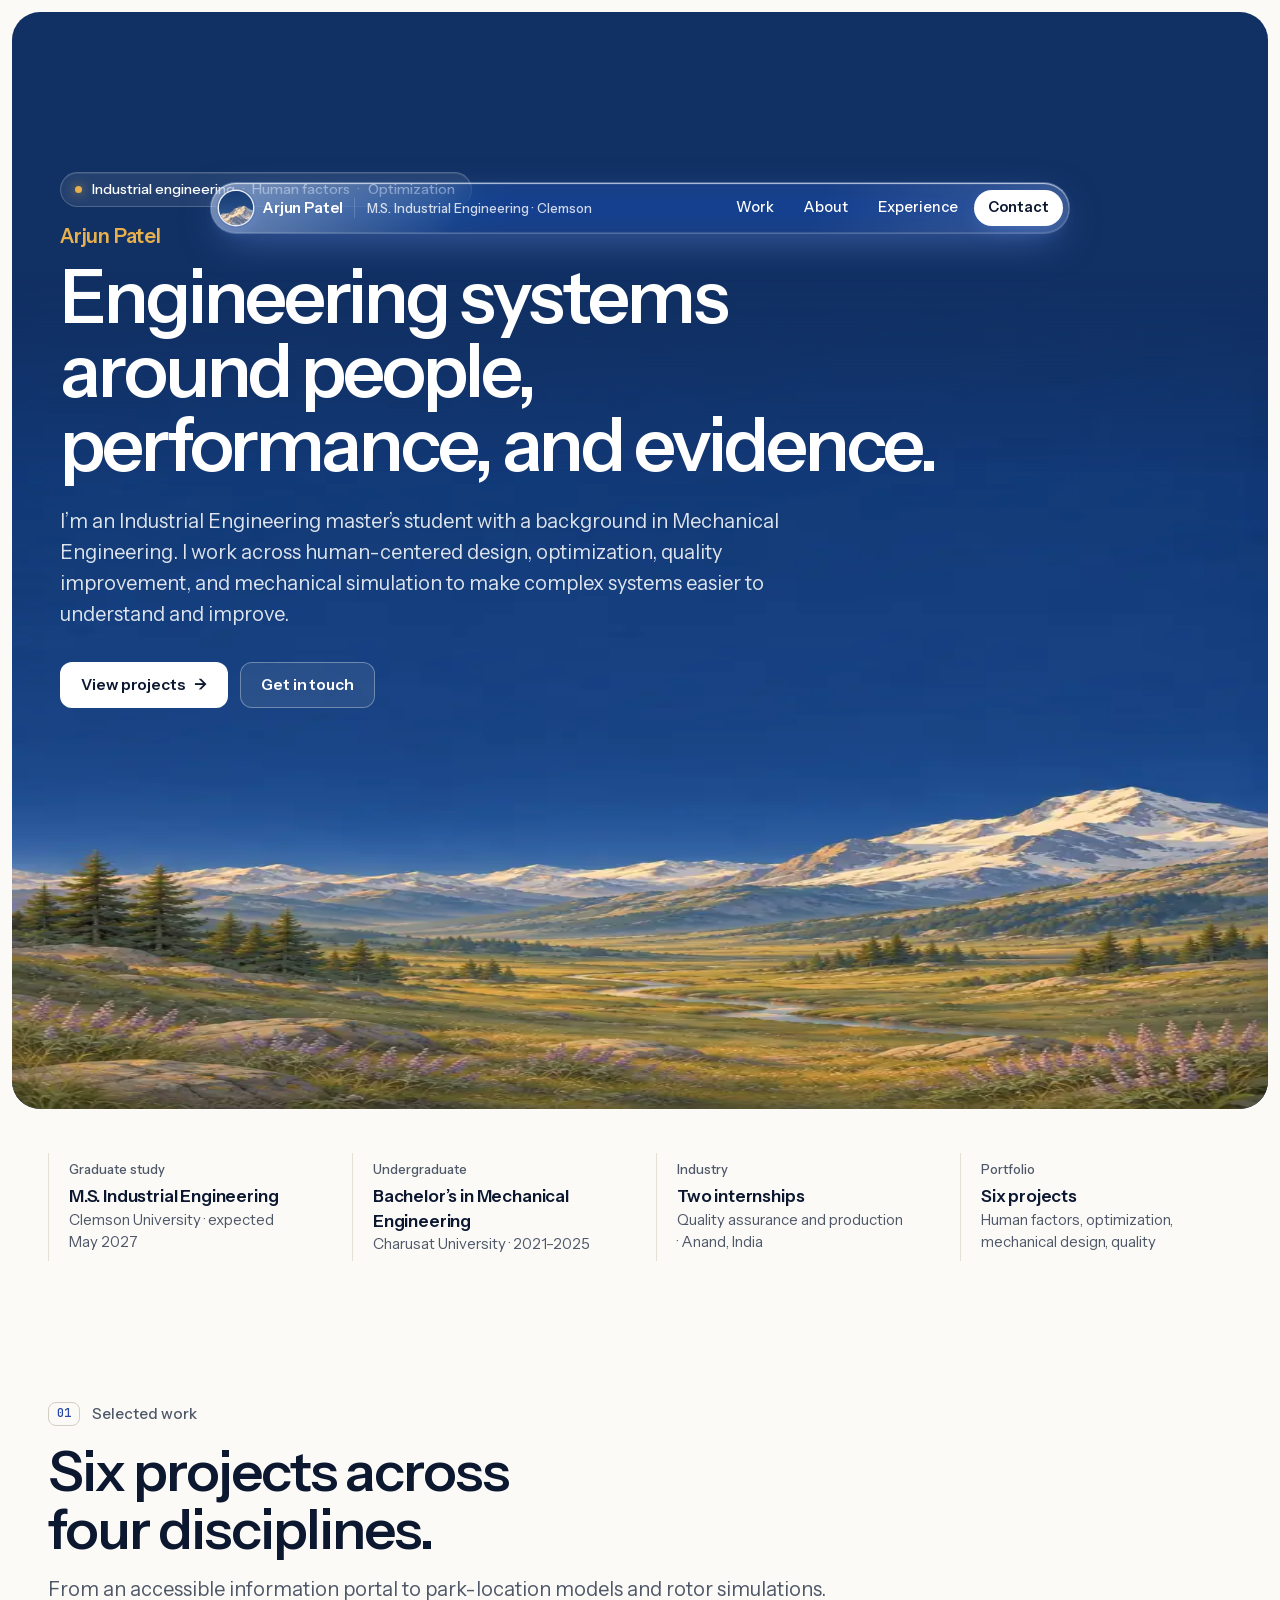
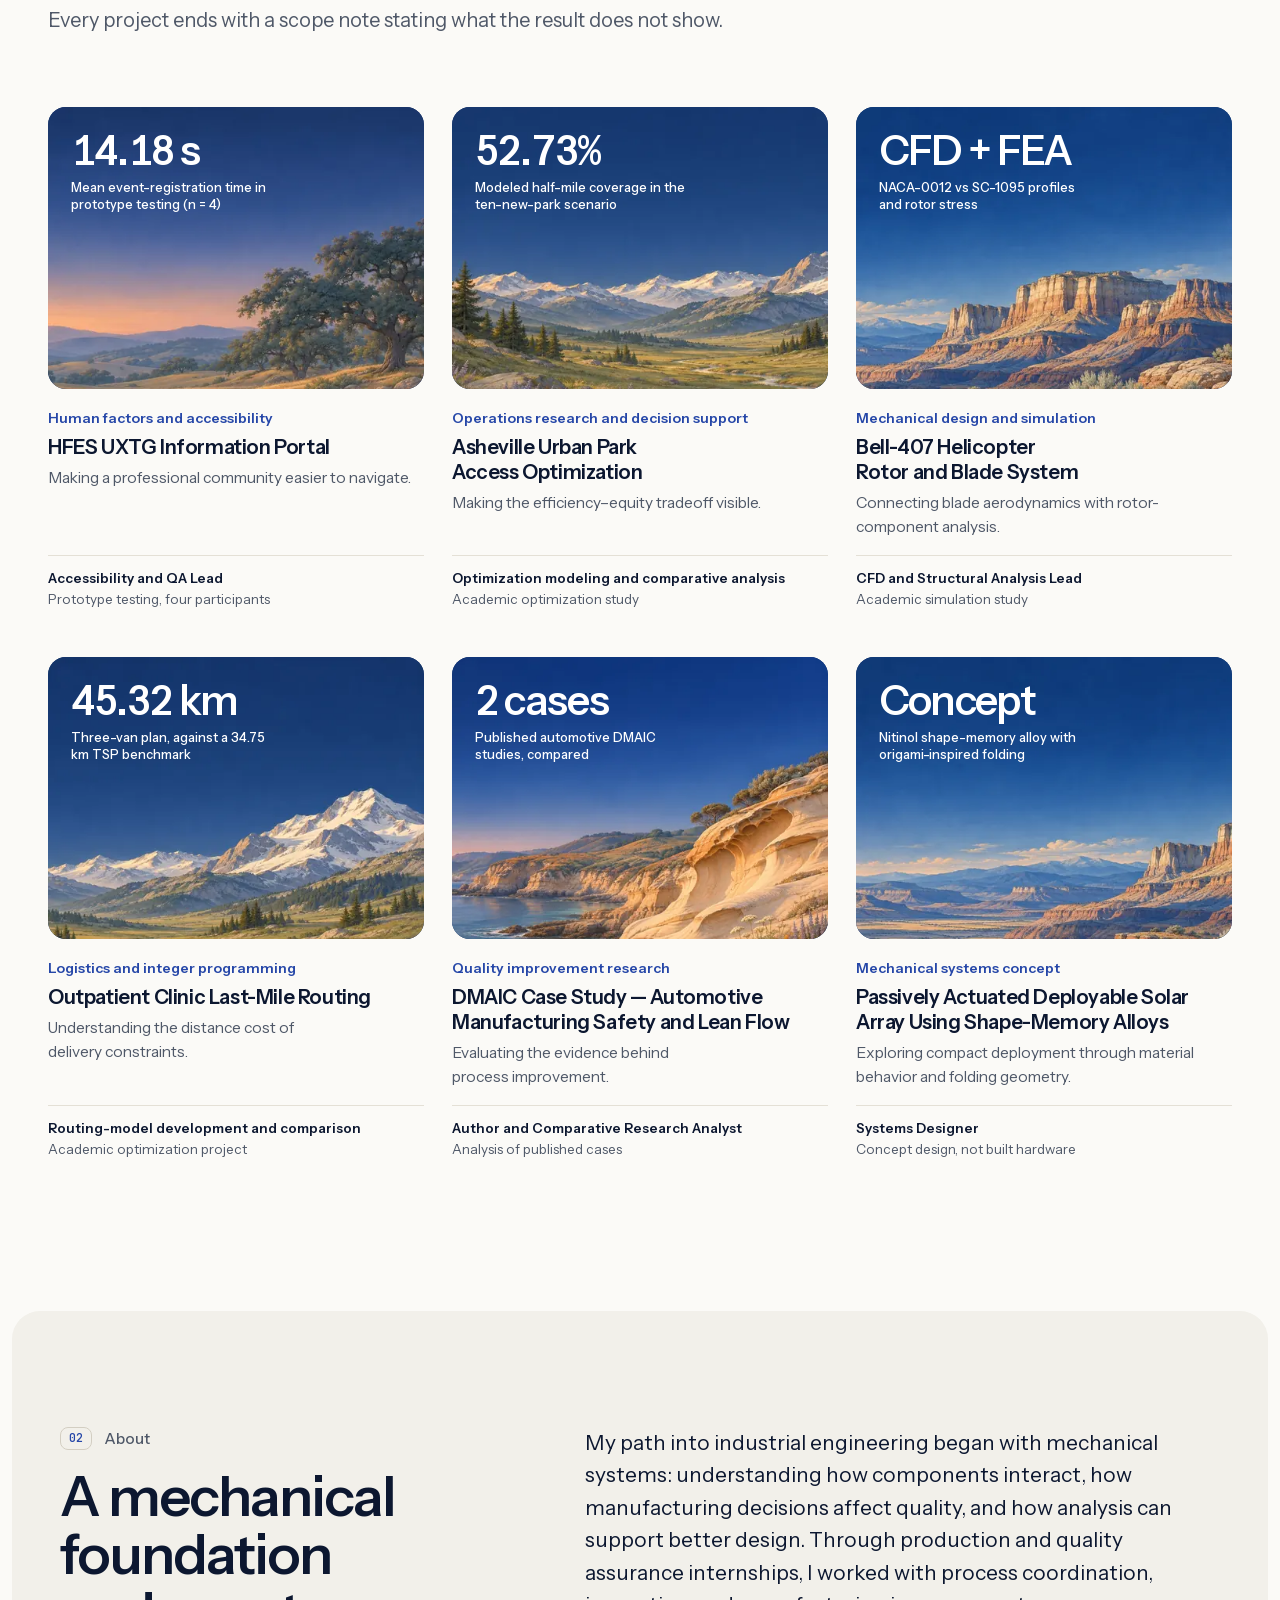
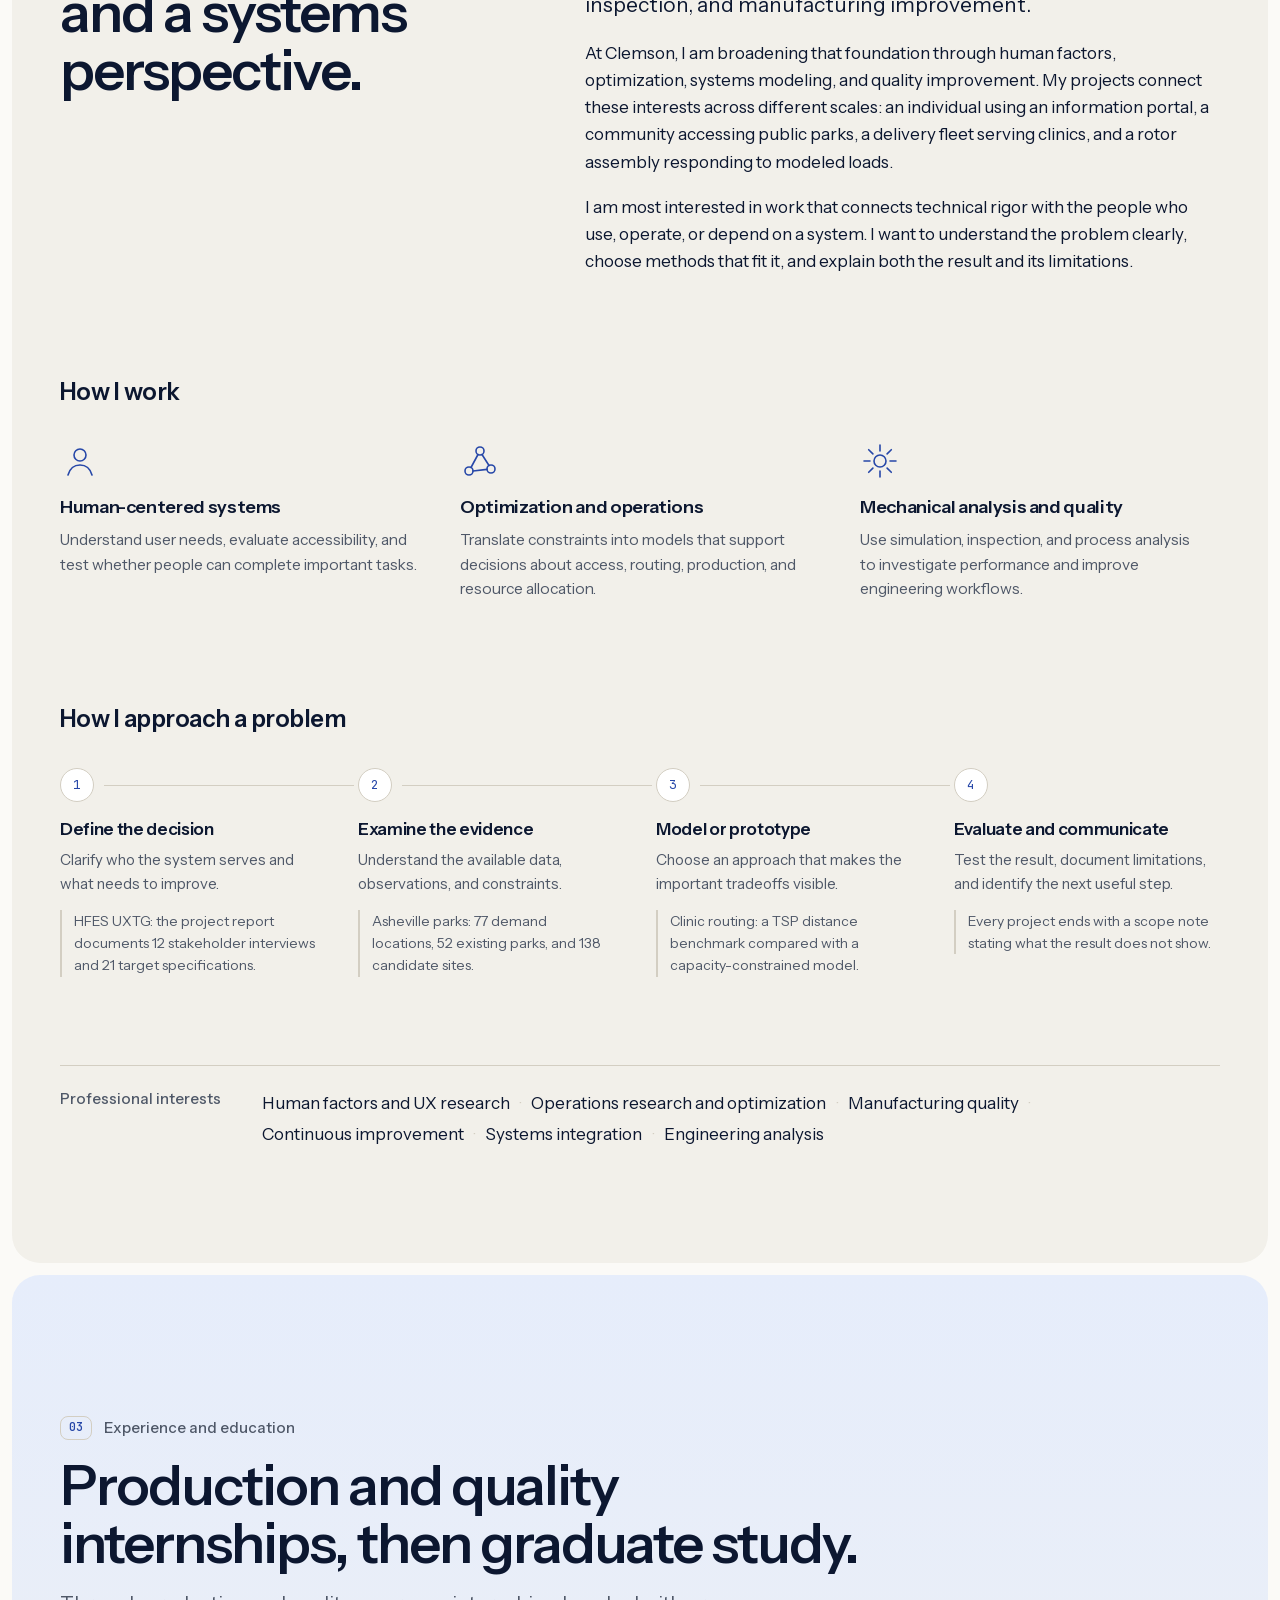
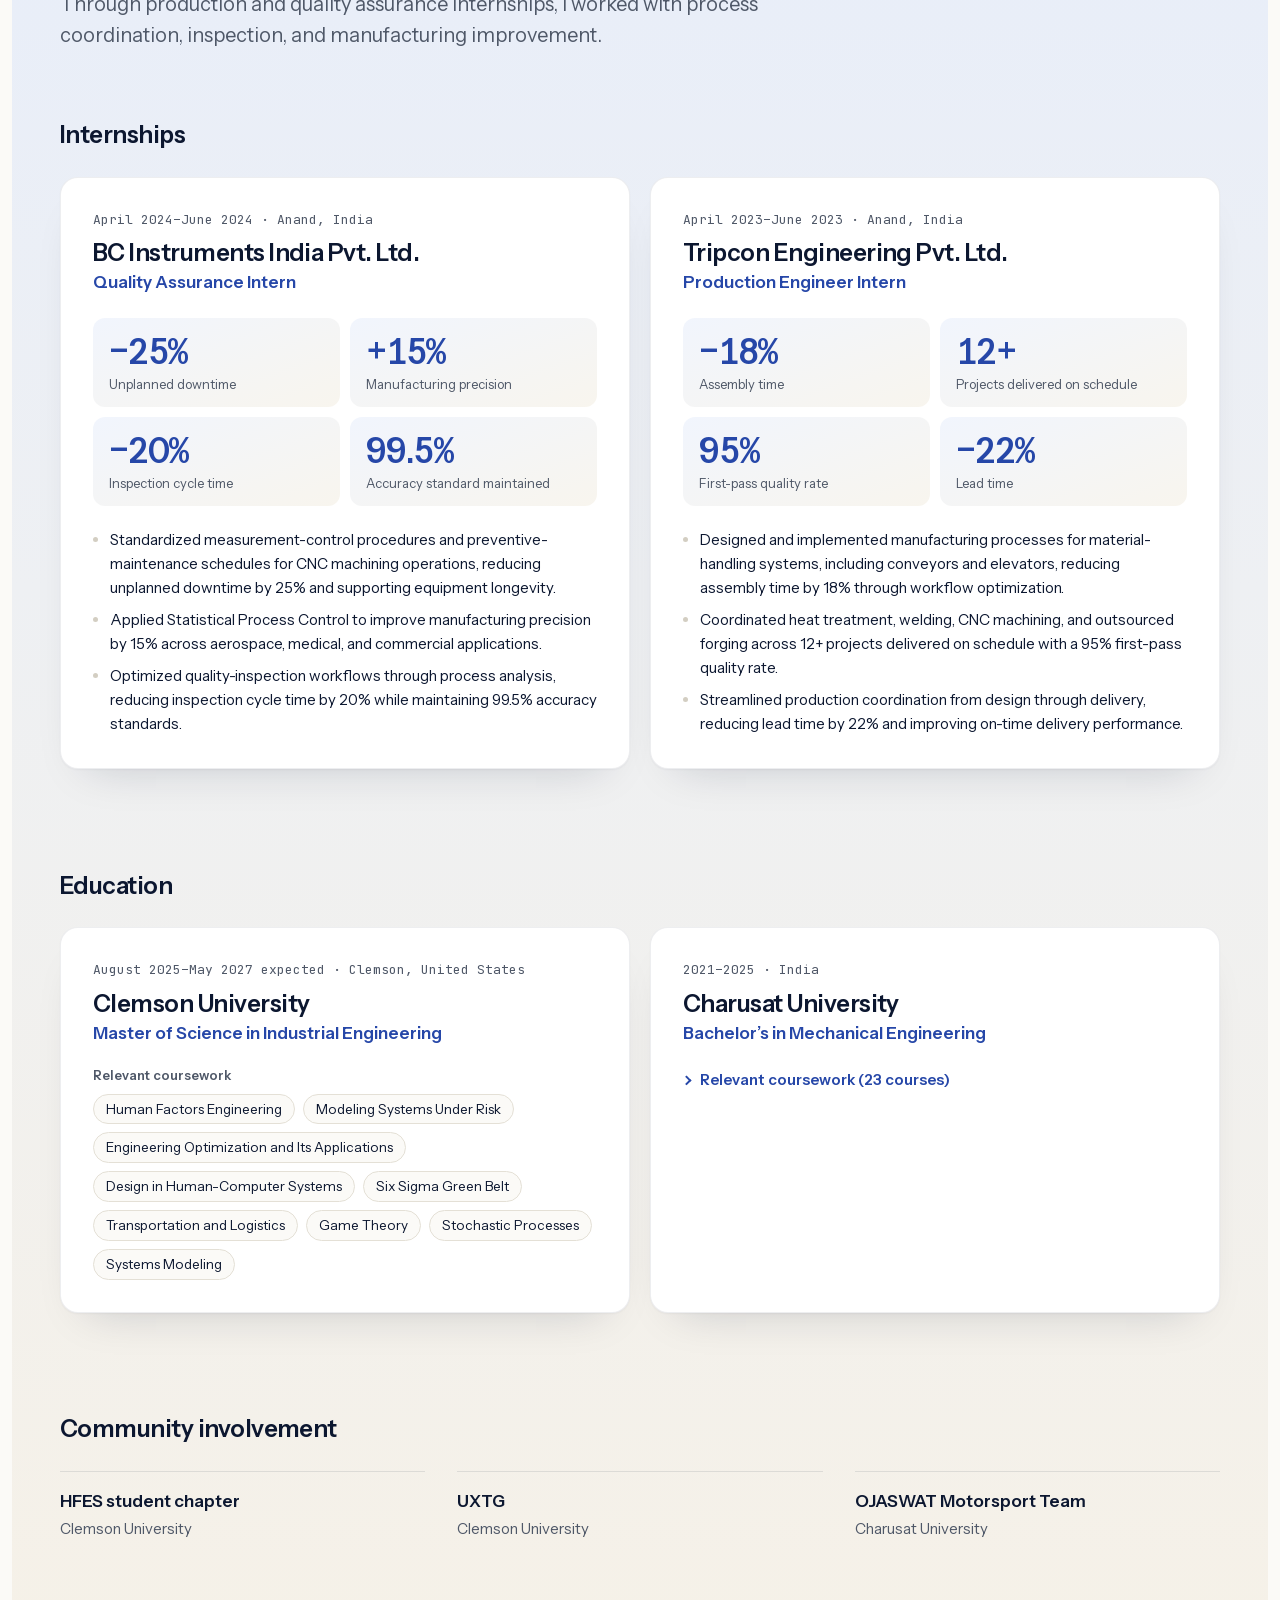
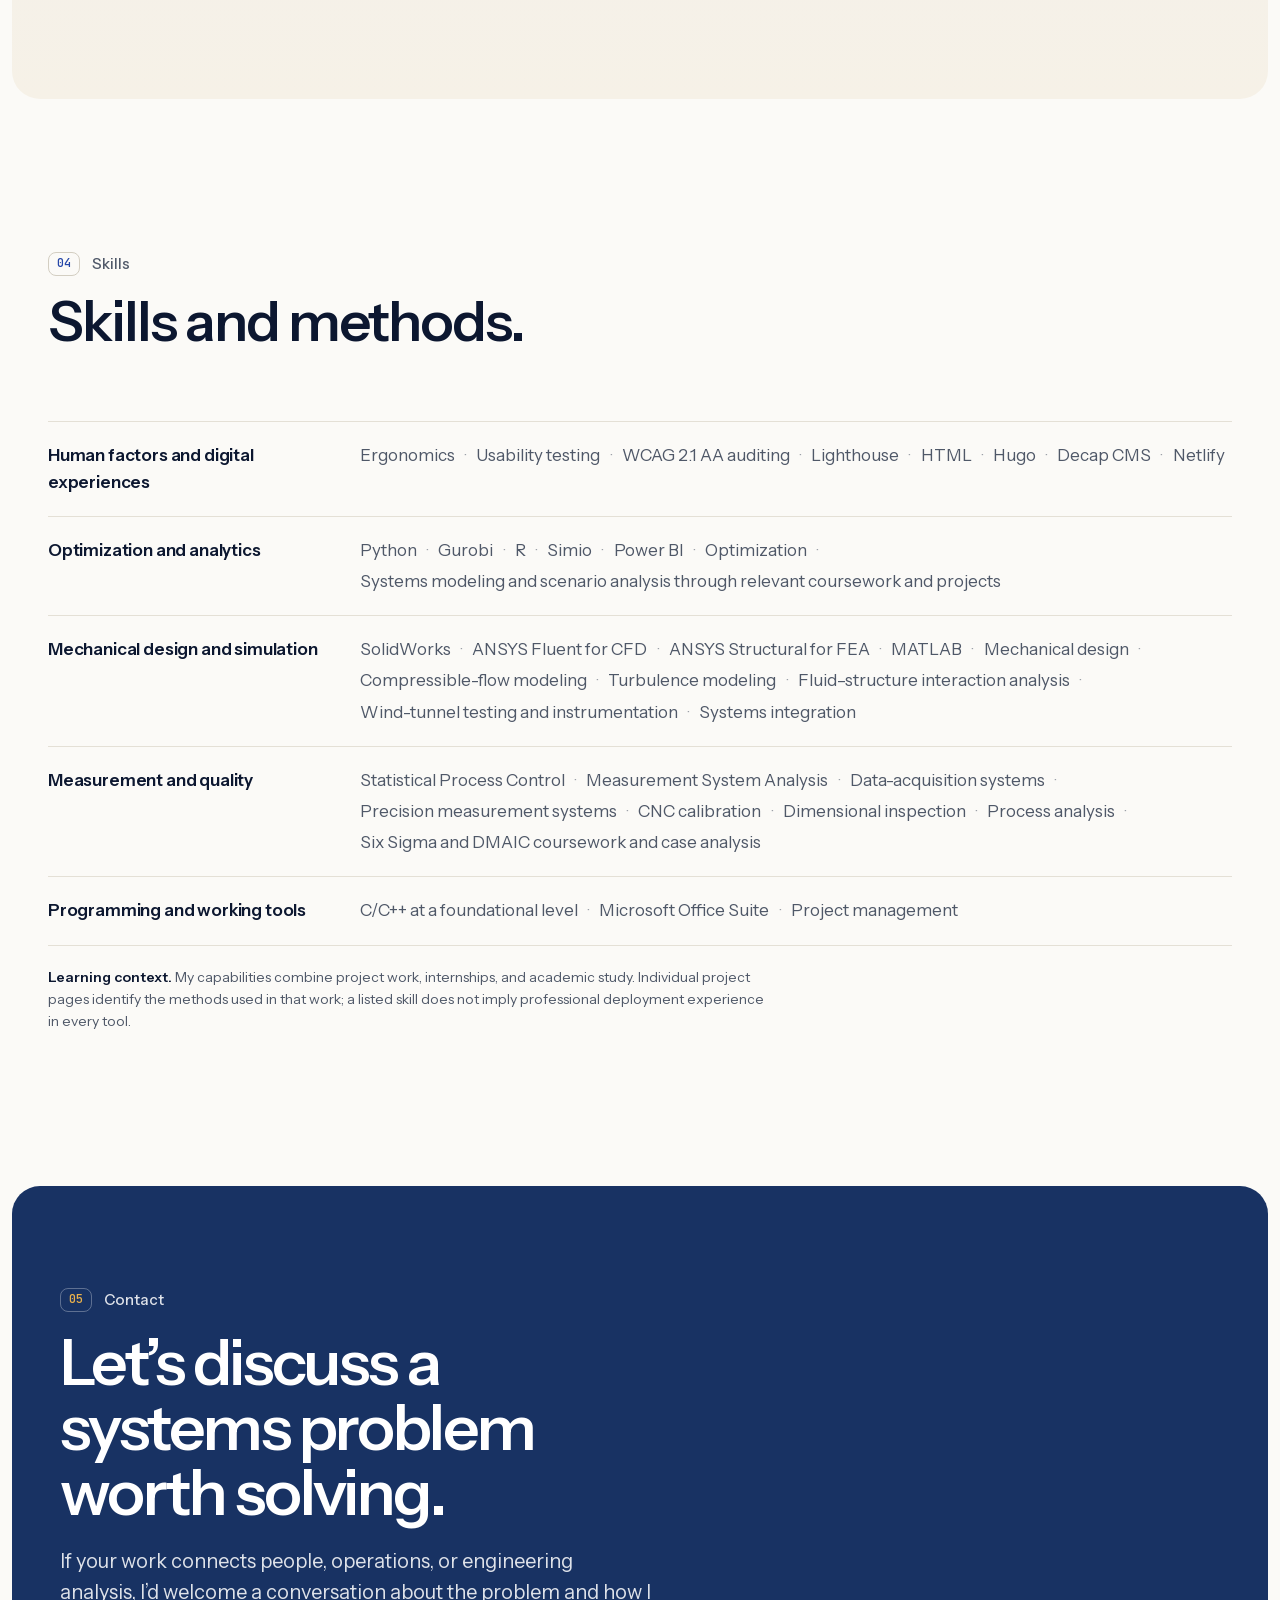
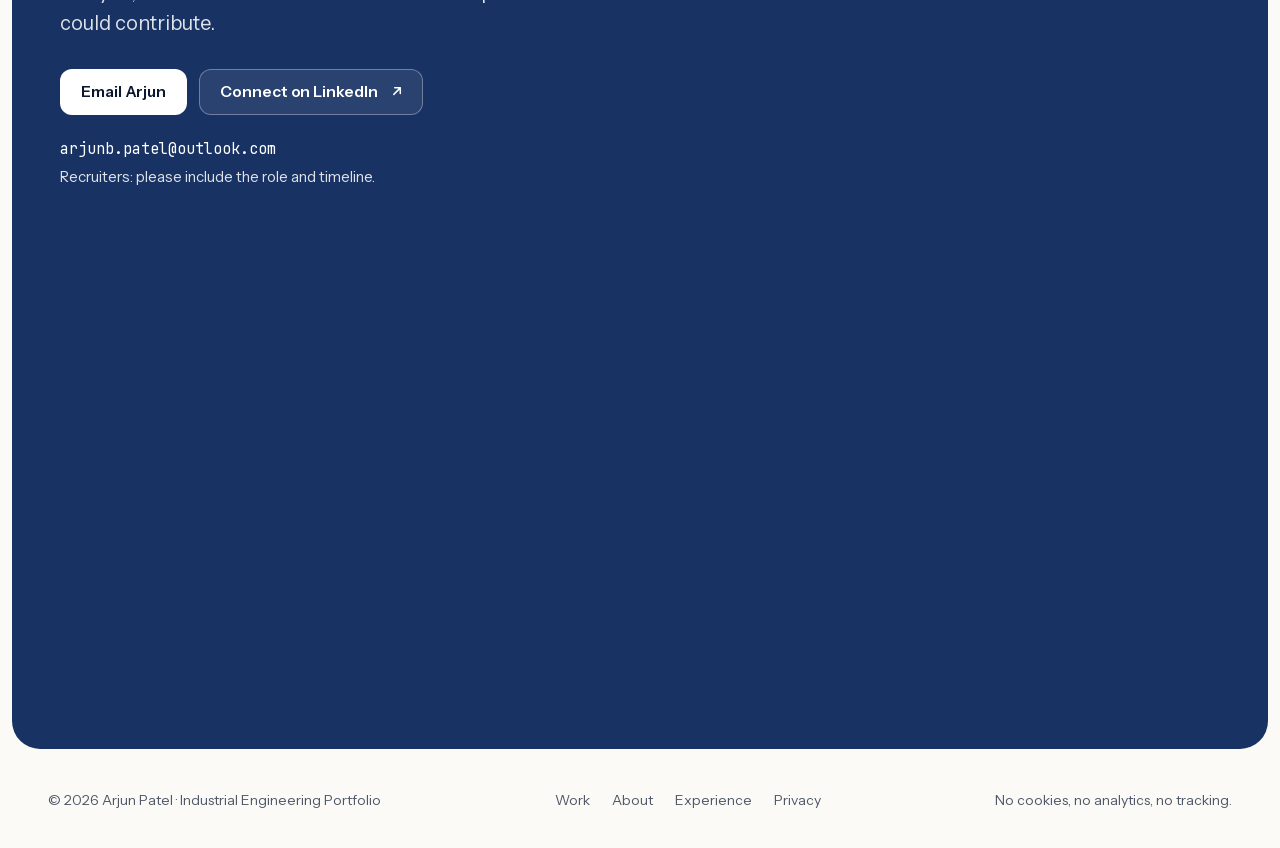
==== commit f6804b8b: "Add files via upload New Portfolio Design" ====
--- a/about/index.html
+++ b/about/index.html
@@ -3,214 +3,16 @@
   <head>
     <meta charset="utf-8">
     <meta name="viewport" content="width=device-width, initial-scale=1">
-    <meta http-equiv="Content-Security-Policy" content="default-src 'none'; script-src 'self'; style-src 'self'; img-src 'self'; font-src 'self'; connect-src 'none'; object-src 'none'; base-uri 'none'; form-action 'none'; upgrade-insecure-requests; require-trusted-types-for 'script'; trusted-types 'none'">
-    <meta name="referrer" content="strict-origin-when-cross-origin">
-    <title>About — Background, Approach, and Skills | Arjun Patel</title>
-    <meta name="description" content="Arjun Patel is an Industrial Engineering master’s student at Clemson University with a Mechanical Engineering background. Approach, interests, and skills.">
-    <link rel="canonical" href="https://arjunengineers.github.io/about/">
-    <meta name="theme-color" content="#1E4C9A">
-    <meta property="og:type" content="website">
-    <meta property="og:site_name" content="Arjun Patel">
-    <meta property="og:title" content="About — Background, Approach, and Skills | Arjun Patel">
-    <meta property="og:description" content="Arjun Patel is an Industrial Engineering master’s student at Clemson University with a Mechanical Engineering background. Approach, interests, and skills.">
-    <meta property="og:url" content="https://arjunengineers.github.io/about/">
-    <meta property="og:image" content="https://arjunengineers.github.io/assets/img/og-arjun-patel.jpg">
-    <meta property="og:image:width" content="1200">
-    <meta property="og:image:height" content="630">
-    <meta property="og:image:alt" content="Arjun Patel: engineering systems around people, performance, and evidence.">
-    <meta name="twitter:card" content="summary_large_image">
-    <link rel="icon" href="../favicon.svg" type="image/svg+xml">
-    <link rel="stylesheet" href="../assets/site.css">
-    <link rel="preload" href="../assets/fonts/cormorant-latin-var.woff2" as="font" type="font/woff2" crossorigin>
-    <link rel="preload" href="../assets/fonts/instrument-sans-latin-var.woff2" as="font" type="font/woff2" crossorigin>
-    <script src="../assets/site.js" defer></script>
-    <script type="application/ld+json">
-    {
-      "@context": "https://schema.org",
-      "@type": "Person",
-      "name": "Arjun Patel",
-      "description": "Industrial Engineering master’s student at Clemson University with a background in Mechanical Engineering.",
-      "affiliation": {
-        "@type": "CollegeOrUniversity",
-        "name": "Clemson University"
-      },
-      "alumniOf": {
-        "@type": "CollegeOrUniversity",
-        "name": "Charusat University"
-      },
-      "sameAs": [
-        "https://www.linkedin.com/in/linkwitharjun"
-      ],
-      "knowsAbout": [
-        "Industrial engineering",
-        "Human factors",
-        "Optimization",
-        "Manufacturing quality",
-        "Mechanical analysis"
-      ]
-    }
-    </script>
+    <meta http-equiv="Content-Security-Policy" content="default-src 'none'; style-src 'self'; img-src 'self'; font-src 'self'; script-src 'none'; connect-src 'none'; object-src 'none'; base-uri 'none'; form-action 'none'; upgrade-insecure-requests">
+    <meta http-equiv="refresh" content="0; url=../index.html#about">
+    <meta name="robots" content="noindex">
+    <link rel="canonical" href="https://arjunengineers.github.io/#about">
+    <title>About has moved | Arjun Patel</title>
+    <link rel="stylesheet" href="../assets/css/site.css">
   </head>
   <body>
-    <a class="skip-link" href="#main">Skip to content</a>
-
-    <header class="site-header">
-      <div class="wrap site-header__inner">
-        <a class="wordmark" href="../">Arjun Patel</a>
-        <nav class="site-nav" aria-label="Primary">
-          <ul>
-            <li><a href="../work/">Work</a></li>
-            <li><a href="../#story">Story</a></li>
-            <li><a href="../about/" aria-current="page">About</a></li>
-            <li><a href="#contact">Contact</a></li>
-          </ul>
-        </nav>
-      </div>
-    </header>
-
-    <main id="main" tabindex="-1">
-      <div class="wrap">
-        <header class="page-head">
-          <h1>A mechanical foundation and a systems perspective</h1>
-        </header>
-        <div class="page-body">
-          <section class="split" aria-labelledby="background-title">
-                                <h2 class="label" id="background-title">Background</h2>
-                                <div class="split__body">
-                                  <p>My path into industrial engineering began with mechanical systems: understanding how components interact, how manufacturing decisions affect quality, and how analysis can support better design. Through production and quality assurance internships, I worked with process coordination, inspection, and manufacturing improvement.</p>
-                                  <p>At Clemson, I am broadening that foundation through human factors, optimization, systems modeling, and quality improvement. My projects connect these interests across different scales: an individual using an information portal, a community accessing public parks, a delivery fleet serving clinics, and a rotor assembly responding to modeled loads.</p>
-                                  <p>I am most interested in work that connects technical rigor with the people who use, operate, or depend on a system. I want to understand the problem clearly, choose methods that fit it, and explain both the result and its limitations.</p>
-                                </div>
-                              </section>
-          <section class="split" aria-labelledby="approach-title">
-                                <h2 class="label" id="approach-title">How I approach a problem</h2>
-                                <div class="split__body">
-                                  <ol class="steps">
-                                    <li><span><strong>Define the decision.</strong> Clarify who the system serves and what needs to improve.</span></li>
-                                    <li><span><strong>Examine the evidence.</strong> Understand the available data, observations, and constraints.</span></li>
-                                    <li><span><strong>Model or prototype.</strong> Choose an approach that makes the important tradeoffs visible.</span></li>
-                                    <li><span><strong>Evaluate and communicate.</strong> Test the result, document limitations, and identify the next useful step.</span></li>
-                                  </ol>
-                                </div>
-                              </section>
-          <section class="split" aria-labelledby="interests-title">
-                                <h2 class="label" id="interests-title">Professional interests</h2>
-                                <div class="split__body">
-                                  <ul class="inline-list">
-                                    <li>Human factors and UX research</li>
-                                    <li>Operations research and optimization</li>
-                                    <li>Manufacturing quality</li>
-                                    <li>Continuous improvement</li>
-                                    <li>Systems integration</li>
-                                    <li>Engineering analysis</li>
-                                  </ul>
-                                </div>
-                              </section>
-          <section class="split" aria-labelledby="skills-title">
-                                <h2 class="label" id="skills-title">Skills and methods</h2>
-                                <div class="split__body">
-                                  <div>
-                                    <div class="skills__group">
-                                      <h3>Human factors and digital experiences</h3>
-                                      <ul class="inline-list">
-                                        <li>Ergonomics</li>
-                                        <li>Usability testing</li>
-                                        <li>WCAG 2.1 AA auditing</li>
-                                        <li>Lighthouse</li>
-                                        <li>HTML</li>
-                                        <li>Hugo</li>
-                                        <li>Decap CMS</li>
-                                        <li>Netlify</li>
-                                      </ul>
-                                    </div>
-                                    <div class="skills__group">
-                                      <h3>Optimization and analytics</h3>
-                                      <ul class="inline-list">
-                                        <li>Python</li>
-                                        <li>Gurobi</li>
-                                        <li>R</li>
-                                        <li>Simio</li>
-                                        <li>Power BI</li>
-                                        <li>Optimization</li>
-                                        <li>Systems modeling and scenario analysis through relevant coursework and projects</li>
-                                      </ul>
-                                    </div>
-                                    <div class="skills__group">
-                                      <h3>Mechanical design and simulation</h3>
-                                      <ul class="inline-list">
-                                        <li>SolidWorks</li>
-                                        <li>ANSYS Fluent for CFD</li>
-                                        <li>ANSYS Structural for FEA</li>
-                                        <li>MATLAB</li>
-                                        <li>Mechanical design</li>
-                                        <li>Compressible-flow modeling</li>
-                                        <li>Turbulence modeling</li>
-                                        <li>Fluid–structure interaction analysis</li>
-                                        <li>Wind-tunnel testing and instrumentation</li>
-                                        <li>Systems integration</li>
-                                      </ul>
-                                    </div>
-                                    <div class="skills__group">
-                                      <h3>Measurement and quality</h3>
-                                      <ul class="inline-list">
-                                        <li>Statistical Process Control</li>
-                                        <li>Measurement System Analysis</li>
-                                        <li>Data-acquisition systems</li>
-                                        <li>Precision measurement systems</li>
-                                        <li>CNC calibration</li>
-                                        <li>Dimensional inspection</li>
-                                        <li>Process analysis</li>
-                                        <li>Six Sigma and DMAIC coursework and case analysis</li>
-                                      </ul>
-                                    </div>
-                                    <div class="skills__group">
-                                      <h3>Programming and working tools</h3>
-                                      <ul class="inline-list">
-                                        <li>C/C++ at a foundational level</li>
-                                        <li>Microsoft Office Suite</li>
-                                        <li>Project management</li>
-                                      </ul>
-                                    </div>
-                                  </div>
-          <div class="callout">
-                                    <svg class="callout__icon" viewBox="0 0 20 20" aria-hidden="true" focusable="false" fill="none" stroke="currentColor" stroke-width="1.5" stroke-linecap="round"><circle cx="10" cy="10" r="8.25"/><path d="M10 9.25v4.5"/><circle cx="10" cy="6.4" r="0.5" fill="currentColor"/></svg>
-                                    <p class="callout__label">Learning context</p>
-                                    <p>My capabilities combine project work, internships, and academic study. Individual case studies identify the methods used in that work; a listed skill does not imply professional deployment experience in every tool.</p>
-                                  </div>
-                                  <p class="links">
-                                    <a class="more" href="../experience/">Experience</a>
-                                    <a class="more" href="../experience/#education">Education</a>
-                                  </p>
-                                </div>
-                              </section>
-        </div>
-      </div>
+    <main class="redirect">
+      <p>About now lives on the <a href="../index.html#about">home page</a>.</p>
     </main>
-
-    <footer class="site-footer">
-      <section class="contact band" id="contact" aria-labelledby="contact-title">
-        <div class="wrap">
-          <h2 id="contact-title">Let’s discuss a systems problem worth solving.</h2>
-          <p class="lead">If your work connects people, operations, or engineering analysis, I’d welcome a conversation about the problem and how I could contribute. Recruiters: please include the role and timeline.</p>
-          <p class="contact__links-address"><a href="mailto:arjunb.patel@outlook.com?subject=Hello%20from%20your%20portfolio">arjunb.patel@outlook.com</a></p>
-          <ul class="contact__links">
-            <li><a class="button button--primary" href="mailto:arjunb.patel@outlook.com?subject=Hello%20from%20your%20portfolio">Email Arjun</a></li>
-            <li><a class="button" href="https://www.linkedin.com/in/linkwitharjun" rel="noopener noreferrer">Connect on LinkedIn<span class="visually-hidden"> (opens external site)</span></a></li>
-            <li><button type="button" class="button" data-copy="arjunb.patel@outlook.com" hidden>Copy email address</button></li>
-          </ul>
-          <p class="contact__status" role="status" data-copy-status></p>
-        </div>
-      </section>
-      <div class="wrap site-footer__inner">
-        <p>© 2026 Arjun Patel. No cookies, no analytics, no tracking.</p>
-        <nav aria-label="Footer">
-          <ul>
-            <li><a href="../experience/">Experience</a></li>
-            <li><a href="../privacy/">Privacy</a></li>
-            <li><a href="../CREDITS.md">Image credits</a></li>
-          </ul>
-        </nav>
-      </div>
-    </footer>
   </body>
 </html>
--- a/assets/css/site.css
+++ b/assets/css/site.css
@@ -0,0 +1,618 @@
+/* Arjun Patel — portfolio stylesheet (one file for every page)
+   No inline styles anywhere: the Content-Security-Policy forbids them, and no JavaScript is used.
+
+   The system, in one paragraph
+   · Canvas: warm white. Ink: navy taken from the paintings' skies. Links: cobalt. Gold appears only
+     on dark skies (names, numbers, focus rings).
+   · One type family (Instrument Sans) on one scale; JetBrains Mono only for dates and numbers.
+   · One radius ladder: chips 8 · buttons 12 · cards 18 · panels 28.
+   · Paintings are framed as panels. Text sits on the panel's solid sky colour and the painting is
+     pulled up behind it by --s: the share of the painting, from its top, where every pixel keeps
+     the dimmest text used there (86% white) at 4.5:1 contrast or better, minus a 2% margin, for the
+     part of the panel the text can occupy. Text therefore never lands on mountains or glow at any
+     width. Re-measure --s before swapping a painting (see README.md).
+
+   1 Fonts · 2 Tokens · 3 Base · 4 Buttons · 5 Navigation · 6 Panels and scenes · 7 Home
+   8 Projects · 9 About · 10 Experience and skills · 11 Contact and footer · 12 Case studies
+   13 Small pages · 14 Print */
+
+/* 1. Fonts ------------------------------------------------------------------------------------ */
+/* Self-hosted, SIL Open Font License 1.1 (assets/fonts/OFL-*.txt). Latin subsets. */
+@font-face {
+  font-family: "Instrument Sans";
+  font-style: normal;
+  font-weight: 400 700;
+  font-display: swap;
+  src: url("../fonts/instrument-sans-latin-var.woff2") format("woff2");
+}
+@font-face {
+  font-family: "JetBrains Mono";
+  font-style: normal;
+  font-weight: 400 600;
+  font-display: swap;
+  src: url("../fonts/jetbrains-mono-latin-var.woff2") format("woff2");
+}
+
+/* 2. Tokens ----------------------------------------------------------------------------------- */
+:root {
+  --canvas: #fbfaf7;
+  --surface: #f2f0ea;       /* soft panels */
+  --card: #ffffff;
+  --ink: #0c1730;           /* body text */
+  --ink-2: #4f5868;         /* secondary text */
+  --line: #e4e0d6;
+  --line-2: #d3cec2;
+  --accent: #2647a8;        /* links, labels */
+  --accent-ink: #1a3485;
+  --gold: #e8b04c;          /* on dark skies only */
+  --night: #0e1c3d;
+  --on-dark: #ffffff;
+  --on-dark-2: rgba(255, 255, 255, 0.86);
+
+  --sans: "Instrument Sans", ui-sans-serif, system-ui, -apple-system, "Segoe UI", Roboto, "Helvetica Neue", Arial, sans-serif;
+  --mono: "JetBrains Mono", ui-monospace, SFMono-Regular, Menlo, Consolas, monospace;
+
+  --wrap: 1200px;
+  --pad: clamp(20px, 4vw, 48px);
+  --r-chip: 8px;
+  --r-btn: 12px;
+  --r-card: 18px;
+  --r-panel: 28px;
+  --inset: 12px;            /* gap between a panel and the screen edge */
+  --nav-room: 96px;         /* space kept free under the floating navigation */
+  --ease: cubic-bezier(0.2, 0.7, 0.2, 1);
+  --focus: var(--accent);
+}
+@media (max-width: 599px) {
+  :root { --inset: 8px; --r-panel: 22px; --nav-room: 84px; }
+}
+
+/* 3. Base ------------------------------------------------------------------------------------- */
+*, *::before, *::after { box-sizing: border-box; }
+html { -webkit-text-size-adjust: 100%; text-size-adjust: 100%; color-scheme: light; scroll-padding-top: 88px; }
+@media (prefers-reduced-motion: no-preference) {
+  html { scroll-behavior: smooth; }
+}
+body {
+  margin: 0; background: var(--canvas); color: var(--ink);
+  font-family: var(--sans); font-size: 1rem; line-height: 1.6;
+  -webkit-font-smoothing: antialiased; -moz-osx-font-smoothing: grayscale; text-rendering: optimizeLegibility;
+}
+@media (min-width: 700px) { body { font-size: 1.0625rem; } }
+img, svg, picture { display: block; max-width: 100%; }
+img { height: auto; }
+h1, h2, h3, h4 { margin: 0; font-weight: 600; line-height: 1.15; letter-spacing: -0.02em; text-wrap: balance; }
+p, ul, ol, dl, dd, figure { margin: 0; }
+p { text-wrap: pretty; }
+strong { font-weight: 600; }
+a { color: var(--accent); text-decoration-thickness: 1px; text-underline-offset: 0.22em; }
+a:hover { color: var(--accent-ink); }
+:focus-visible { outline: 3px solid var(--focus); outline-offset: 3px; }
+main:focus { outline: none; }
+.skip-link {
+  position: absolute; left: 12px; top: -200px; z-index: 60; padding: 10px 16px; border-radius: var(--r-btn);
+  background: #fff; color: var(--ink); font-weight: 600; text-decoration: none;
+}
+.skip-link:focus { top: 12px; }
+.visually-hidden {
+  position: absolute !important; width: 1px; height: 1px; padding: 0; margin: -1px; overflow: hidden;
+  clip: rect(0 0 0 0); clip-path: inset(50%); white-space: nowrap; border: 0;
+}
+.wrap { width: 100%; max-width: calc(var(--wrap) + 2 * var(--pad)); margin-inline: auto; padding-inline: var(--pad); }
+.mono { font-family: var(--mono); font-size: 0.875em; letter-spacing: -0.01em; }
+.ext { display: inline-block; width: 0.72em; height: 0.72em; margin-left: 0.35em; vertical-align: 0.02em; }
+
+/* Inline lists with a middle dot between items (dots sit at line ends, never at line starts) */
+.inline-list { display: flex; flex-wrap: wrap; gap: 4px 0; margin: 0; padding: 0; list-style: none; }
+.inline-list li:not(:last-child)::after { content: "·"; margin-inline: 0.6em; color: var(--line-2); }
+
+/* 4. Buttons ---------------------------------------------------------------------------------- */
+.btn {
+  display: inline-flex; align-items: center; justify-content: center; gap: 8px; min-height: 46px; padding: 0 20px;
+  border: 1px solid transparent; border-radius: var(--r-btn);
+  font-size: 0.96875rem; font-weight: 600; line-height: 1; letter-spacing: -0.005em; text-decoration: none; white-space: nowrap;
+}
+.btn--light { background: #fff; color: var(--ink); }
+.btn--light:hover { background: #eef1f8; color: var(--ink); }
+.btn--glass { background: rgba(255, 255, 255, 0.08); border-color: rgba(255, 255, 255, 0.32); color: var(--on-dark); }
+.btn--glass:hover { background: rgba(255, 255, 255, 0.16); color: var(--on-dark); }
+.btn--dark { background: var(--ink); color: #fff; }
+.btn--dark:hover { background: #1d2b4f; color: #fff; }
+.btn .arrow { display: inline-block; }
+@media (prefers-reduced-motion: no-preference) {
+  .btn { transition: background-color 0.2s var(--ease), border-color 0.2s var(--ease); }
+  .btn .arrow { transition: transform 0.2s var(--ease); }
+  .btn:hover .arrow { transform: translateX(3px); }
+}
+
+/* 5. Navigation (liquid-glass bar) ----------------------------------------------------------- */
+/* Default (every browser): frosted light glass with dark text, legible over paintings and pages.
+   Where scroll-linked styles are supported, the bar turns nearly clear with white text and a cool
+   glow while it floats over a dark painting (.nav-dark at the top, .nav-dark-end at the bottom),
+   and frosted with a warm glow over light sections. */
+@property --nav-glow { syntax: "<color>"; inherits: true; initial-value: rgba(232, 176, 76, 0.32); }
+@property --cta-bg { syntax: "<color>"; inherits: true; initial-value: #0c1730; }
+@property --cta-fg { syntax: "<color>"; inherits: true; initial-value: #ffffff; }
+.topbar {
+  position: fixed; top: calc(var(--inset) + 8px); left: 0; right: 0; z-index: 40;
+  display: flex; justify-content: center; padding-inline: calc(var(--inset) + 8px); pointer-events: none;
+}
+.topbar__inner {
+  position: relative; pointer-events: auto; display: flex; align-items: center; gap: 4px; width: 100%; max-width: 860px;
+  padding: 6px; border-radius: 999px; color: var(--ink);
+  background-color: rgba(255, 255, 255, 0.72);
+  border: 1px solid rgba(255, 255, 255, 0.75);
+  -webkit-backdrop-filter: blur(24px) saturate(1.9); backdrop-filter: blur(24px) saturate(1.9);
+  box-shadow: inset 0 1px 1px rgba(255, 255, 255, 0.7), inset 0 -1px 1px rgba(255, 255, 255, 0.15),
+              0 12px 40px -12px var(--nav-glow);
+  --cta-bg: #0c1730; --cta-fg: #ffffff; --nav-glow: rgba(232, 176, 76, 0.32);
+  --focus: var(--accent);
+}
+/* Specular sheen across the glass */
+.topbar__inner::before {
+  content: ""; position: absolute; inset: 0; border-radius: inherit; pointer-events: none;
+  background: linear-gradient(115deg, rgba(255, 255, 255, 0.38), rgba(255, 255, 255, 0) 30%, rgba(255, 255, 255, 0) 70%, rgba(255, 255, 255, 0.14));
+}
+@supports not ((backdrop-filter: blur(1px)) or (-webkit-backdrop-filter: blur(1px))) {
+  .topbar__inner { background-color: rgba(255, 255, 255, 0.94); }
+}
+@supports (animation-timeline: view()) and (timeline-scope: --a) {
+  html { timeline-scope: --nav-top, --nav-end; }
+  .nav-dark { view-timeline: --nav-top block; }
+  .nav-dark-end { view-timeline: --nav-end block; }
+  .topbar__inner {
+    animation: nav-to-light linear both, nav-to-dark linear forwards;
+    animation-timeline: --nav-top, --nav-end;
+    animation-range: cover calc(100% - 150px) cover calc(100% - 50px), cover calc(100vh - 150px) cover calc(100vh - 50px);
+  }
+  @keyframes nav-to-light { from { color: #fff; background-color: rgba(255, 255, 255, 0.07); border-color: rgba(255, 255, 255, 0.24); --nav-glow: rgba(120, 160, 255, 0.55); --cta-bg: #ffffff; --cta-fg: #0c1730; } }
+  @keyframes nav-to-dark { to { color: #fff; background-color: rgba(255, 255, 255, 0.07); border-color: rgba(255, 255, 255, 0.24); --nav-glow: rgba(120, 160, 255, 0.55); --cta-bg: #ffffff; --cta-fg: #0c1730; } }
+}
+.brand {
+  position: relative; display: inline-flex; align-items: center; gap: 10px; padding: 2px 8px 2px 2px; border-radius: 999px;
+  color: inherit; font-size: 0.9375rem; font-weight: 600; letter-spacing: -0.01em; text-decoration: none; white-space: nowrap;
+}
+.brand:hover { color: inherit; }
+.brand__mark {
+  flex: none; width: 34px; height: 34px; border-radius: 50%; object-fit: cover;
+  box-shadow: 0 0 0 1.5px rgba(255, 255, 255, 0.85), 0 0 0 3px rgba(12, 23, 48, 0.08), 0 4px 16px -2px var(--nav-glow);
+}
+.brand__tag {
+  position: relative; display: none; padding-left: 12px; white-space: nowrap;
+  border-left: 1px solid color-mix(in srgb, currentColor 22%, transparent);
+  font-size: 0.8125rem; font-weight: 500; opacity: 0.8;
+}
+@media (min-width: 1000px) { .brand__tag { display: inline-block; } }
+.topbar ul { position: relative; display: flex; gap: 2px; margin: 0 0 0 auto; padding: 0; list-style: none; }
+.topbar ul a {
+  display: block; padding: 9px 14px; border-radius: 999px;
+  color: inherit; font-size: 0.90625rem; font-weight: 500; line-height: 1.2; text-decoration: none;
+}
+.topbar ul a:hover { background: color-mix(in srgb, currentColor 12%, transparent); color: inherit; }
+.topbar ul .nav-cta { background: var(--cta-bg); color: var(--cta-fg); font-weight: 600; box-shadow: 0 6px 20px -8px var(--nav-glow); }
+.topbar ul .nav-cta:hover { background: var(--cta-bg); color: var(--cta-fg); opacity: 0.9; }
+@media (max-width: 560px) {
+  .brand__name { position: absolute; width: 1px; height: 1px; overflow: hidden; clip-path: inset(50%); white-space: nowrap; }
+  .topbar ul a { padding: 9px 10px; font-size: 0.875rem; }
+}
+@media (max-width: 359px) {
+  .topbar ul a { padding: 9px 7px; font-size: 0.8125rem; }
+}
+
+/* 6. Panels and scenes ------------------------------------------------------------------------ */
+.panel { margin: var(--inset); border-radius: var(--r-panel); overflow: hidden; isolation: isolate; }
+.panel--soft { background: var(--surface); }
+.panel--night { background: var(--night); color: var(--on-dark); --focus: var(--gold); }
+
+.scene { --gap: 28px; position: relative; background: var(--sky); color: var(--on-dark); --focus: var(--gold); }
+.scene a:not(.btn) { color: var(--on-dark); }
+.scene__sky { position: relative; z-index: 1; padding-top: var(--nav-room); }
+.scene__art { position: relative; z-index: 0; margin-top: calc(var(--gap) - var(--s) * var(--ar) * 100%); }
+.scene__art img {
+  width: 100%; height: auto; aspect-ratio: var(--ratio);
+  -webkit-mask-image: linear-gradient(to bottom, transparent 0, #000 24%);
+  mask-image: linear-gradient(to bottom, transparent 0, #000 24%);
+}
+.scene--plain { --sky: #113063; padding-bottom: clamp(48px, 7vw, 88px); }
+
+/* --sky: top colour of the painting · --ar: height ÷ width of the image shown · --s: see the top */
+.scene--home    { --sky: #103167; --ar: 1.7768; --ratio: 941 / 1672; --s: 0.595; }
+.scene--contact { --sky: #143268; --ar: 1.7768; --ratio: 941 / 1672; --s: 0.509; }
+/* Project headers share one geometry so every project opens the same way: all four paintings are
+   cut to 1536 × 860 and use the most cautious safe line of the four (the oak meadow's). */
+.scene--alpine  { --sky: #113063; }
+.scene--mesa    { --sky: #0d3674; }
+.scene--cove    { --sky: #0d3175; }
+.scene--oak     { --sky: #183263; }
+.scene--alpine, .scene--mesa, .scene--cove, .scene--oak { --ar: 0.5599; --ratio: 1536 / 860; --s: 0.390; }
+@media (min-width: 700px) {
+  .scene--home    { --sky: #113063; --ar: 0.6667; --ratio: 3 / 2; --s: 0.467; }
+  .scene--contact { --sky: #183263; --ar: 0.6667; --ratio: 3 / 2; --s: 0.357; }
+  .scene--alpine, .scene--mesa, .scene--cove, .scene--oak { --s: 0.425; }
+  .scene .measure { max-width: min(720px, 80%); }  /* text stays in the left 85% of the painting */
+}
+@media (min-width: 1100px) {
+  .scene--home    { --s: 0.554; }
+  .scene--contact { --s: 0.364; }
+  .scene--alpine, .scene--mesa, .scene--cove, .scene--oak { --s: 0.433; }
+  .scene .measure { max-width: min(720px, 64%); }  /* text stays in the left 72% of the painting */
+}
+
+/* 7. Home ------------------------------------------------------------------------------------- */
+.hero__content { padding-top: clamp(20px, 5vw, 64px); }
+.hero__badge {
+  display: inline-flex; flex-wrap: wrap; align-items: center; gap: 2px 0; padding: 7px 16px 7px 14px; border-radius: 18px;
+  background: rgba(255, 255, 255, 0.08); border: 1px solid rgba(255, 255, 255, 0.2);
+  box-shadow: inset 0 1px 0 rgba(255, 255, 255, 0.1);
+  color: var(--on-dark); font-size: 0.875rem; font-weight: 500; line-height: 1.35;
+}
+.hero__badge::before {
+  content: ""; width: 7px; height: 7px; margin-right: 10px; border-radius: 50%;
+  background: var(--gold); box-shadow: 0 0 12px rgba(232, 176, 76, 0.9);
+}
+.hero__badge span { white-space: nowrap; }
+.hero__badge span:not(:last-child)::after { content: "·"; margin-inline: 0.55em; opacity: 0.7; }
+.hero__title { margin-top: 18px; max-width: 920px; }
+.hero__name { display: block; color: var(--gold); font-size: clamp(1.0625rem, 1rem + 0.4vw, 1.25rem); font-weight: 600; letter-spacing: -0.01em; }
+.hero__headline {
+  display: block; margin-top: 12px;
+  font-size: clamp(2.5rem, 1.35rem + 4.3vw, 4.625rem); font-weight: 560; line-height: 1.0; letter-spacing: -0.042em;
+}
+.hero__lede { margin-top: 24px; font-size: clamp(1.0625rem, 1rem + 0.35vw, 1.25rem); line-height: 1.55; color: var(--on-dark-2); }
+.hero__actions { display: flex; flex-wrap: wrap; gap: 12px; margin-top: 32px; }
+
+/* At-a-glance strip under the hero */
+.glance { display: grid; gap: 0; margin: clamp(28px, 4vw, 44px) 0 0; }
+.glance > div { padding: 18px 0; border-top: 1px solid var(--line); }
+.glance dt { font-size: 0.8125rem; font-weight: 500; color: var(--ink-2); }
+.glance dd { margin-top: 4px; color: var(--ink-2); font-size: 0.9375rem; line-height: 1.45; }
+.glance dd strong { display: block; color: var(--ink); font-size: 1.0625rem; font-weight: 600; letter-spacing: -0.01em; }
+@media (min-width: 640px) {
+  .glance { grid-template-columns: 1fr 1fr; column-gap: 32px; }
+}
+@media (min-width: 1040px) {
+  .glance { grid-template-columns: repeat(4, 1fr); }
+  .glance > div { padding: 6px 24px 6px 20px; border-top: 0; border-left: 1px solid var(--line); }
+}
+
+/* Sections */
+.section { padding-block: clamp(80px, 11vw, 144px); }
+.panel--soft .section { padding-block: clamp(64px, 9vw, 120px); }
+.section-head { display: grid; align-content: start; gap: 16px; max-width: 800px; margin-bottom: clamp(40px, 5.5vw, 72px); }
+.eyebrow { display: flex; align-items: center; gap: 12px; color: var(--ink-2); font-size: 0.9375rem; font-weight: 500; }
+.eyebrow__num {
+  padding: 3px 8px; border: 1px solid var(--line-2); border-radius: var(--r-chip);
+  font-family: var(--mono); font-size: 0.75rem; line-height: 1.3; color: var(--accent);
+}
+.scene .eyebrow, .panel--night .eyebrow { color: var(--on-dark-2); }
+.scene .eyebrow__num, .panel--night .eyebrow__num { color: var(--gold); border-color: rgba(255, 255, 255, 0.3); }
+.title-lg { font-size: clamp(2.125rem, 1.45rem + 2.7vw, 3.5rem); font-weight: 560; line-height: 1.04; letter-spacing: -0.036em; }
+.lead { font-size: clamp(1.0625rem, 1rem + 0.35vw, 1.25rem); line-height: 1.55; color: var(--ink-2); max-width: 40em; }
+.subhead { font-size: clamp(1.25rem, 1.1rem + 0.5vw, 1.5rem); font-weight: 600; letter-spacing: -0.022em; }
+.block { margin-top: clamp(64px, 8vw, 104px); }
+.section--follow { padding-top: 0; }
+.block > .subhead { margin-bottom: clamp(24px, 3vw, 36px); }
+
+/* 8. Projects --------------------------------------------------------------------------------- */
+.projects { display: grid; gap: 48px 28px; margin: 0; padding: 0; list-style: none; }
+@media (min-width: 680px) { .projects { grid-template-columns: 1fr 1fr; } }
+@media (min-width: 1120px) { .projects { grid-template-columns: repeat(3, 1fr); } }
+.project { position: relative; display: flex; flex-direction: column; height: 100%; container-type: inline-size; }
+.cover { order: -1; position: relative; overflow: hidden; aspect-ratio: 4 / 3; border-radius: var(--r-card); background: #12306a; }
+.cover img { width: 100%; height: 100%; object-fit: cover; }
+/* Cover text stays in the top-left of the painting's sky (measured: 4.5:1 or better there) */
+.cover__text { position: absolute; top: 0; left: 0; width: 62%; padding: 22px 0 0 22px; padding: 6cqi 0 0 6cqi; color: #fff; }
+.cover__value { display: block; white-space: nowrap; font-size: 2.625rem; font-size: 11cqi; font-weight: 560; line-height: 1; letter-spacing: -0.04em; font-variant-numeric: tabular-nums; }
+.cover__caption { display: block; margin-top: 8px; margin-top: 2.2cqi; font-size: 0.84375rem; font-size: clamp(12.5px, 3.4cqi, 14.5px); font-weight: 500; line-height: 1.35; }
+.project__body { flex: 1; display: flex; flex-direction: column; gap: 6px; padding-top: 18px; }
+.project__kicker { color: var(--accent); font-size: 0.875rem; font-weight: 600; }
+.project__title { font-size: 1.25rem; font-weight: 600; line-height: 1.25; letter-spacing: -0.02em; }
+.project__title a { color: var(--ink); text-decoration: none; }
+.project__title a::after { content: ""; position: absolute; inset: 0; z-index: 2; border-radius: var(--r-card); }
+.project__title a:focus-visible { outline: none; }
+.project__title a:focus-visible::after { outline: 3px solid var(--focus); outline-offset: 4px; }
+.project:hover .project__title a { text-decoration: underline; text-decoration-thickness: 1px; text-underline-offset: 0.2em; }
+.project__text { margin-bottom: 10px; color: var(--ink-2); font-size: 0.96875rem; line-height: 1.55; }
+.project__meta { margin-top: auto; padding-top: 12px; border-top: 1px solid var(--line); color: var(--ink-2); font-size: 0.84375rem; line-height: 1.5; }
+.project__meta strong { display: block; color: var(--ink); font-weight: 600; }
+@media (prefers-reduced-motion: no-preference) {
+  .cover img { transition: transform 0.7s var(--ease); }
+  .project:hover .cover img { transform: scale(1.035); }
+}
+
+/* 9. About ------------------------------------------------------------------------------------ */
+.about-intro { display: grid; gap: 28px 72px; }
+@media (min-width: 960px) { .about-intro { grid-template-columns: minmax(0, 5fr) minmax(0, 7fr); } }
+.about-intro .section-head { margin-bottom: 0; }
+.prose > * + * { margin-top: 1.05em; }
+.prose p { max-width: 64ch; }
+.prose--lg p:first-child { font-size: clamp(1.125rem, 1.05rem + 0.35vw, 1.3125rem); line-height: 1.55; color: var(--ink); }
+
+.pillars { display: grid; gap: 32px 40px; margin: 0; padding: 0; list-style: none; }
+@media (min-width: 760px) { .pillars { grid-template-columns: repeat(3, 1fr); } }
+.pillar { display: grid; gap: 10px; align-content: start; }
+.pillar svg { width: 40px; height: 40px; color: var(--accent); }
+.pillar h4 { margin-top: 6px; font-size: 1.125rem; }
+.pillar p { color: var(--ink-2); font-size: 0.96875rem; }
+
+.process { counter-reset: step; display: grid; gap: 28px; margin: 0; padding: 0; list-style: none; }
+.step { position: relative; display: grid; gap: 8px; align-content: start; padding-left: 52px; }
+.step::before {
+  counter-increment: step; content: counter(step);
+  position: absolute; left: 0; top: -4px; display: grid; place-items: center; width: 34px; height: 34px;
+  border-radius: 50%; background: var(--card); border: 1px solid var(--line-2);
+  font-family: var(--mono); font-size: 0.8125rem; color: var(--accent);
+}
+.step::after { content: ""; position: absolute; left: 17px; top: 36px; bottom: -28px; width: 1px; background: var(--line-2); }
+.step:last-child::after { display: none; }
+.step h4 { font-size: 1.0625rem; }
+.step p { color: var(--ink-2); font-size: 0.9375rem; }
+.step .step__eg { margin-top: 6px; padding-left: 12px; border-left: 2px solid var(--line-2); font-size: 0.875rem; color: var(--ink-2); }
+@media (min-width: 980px) {
+  .process { grid-template-columns: repeat(4, 1fr); gap: 32px; }
+  .step { padding-left: 0; padding-top: 52px; }
+  .step::before { top: 0; }
+  .step::after { left: 44px; right: -28px; top: 17px; bottom: auto; width: auto; height: 1px; }
+}
+
+.interests { display: grid; gap: 10px; margin-top: clamp(56px, 7vw, 88px); padding-top: 24px; border-top: 1px solid var(--line-2); }
+@media (min-width: 760px) { .interests { grid-template-columns: 12rem 1fr; } }
+.interests h3 { font-size: 0.9375rem; color: var(--ink-2); font-weight: 500; letter-spacing: 0; }
+
+/* 10. Experience and skills ------------------------------------------------------------------- */
+/* Experience: a light panel washed from morning sky to sand, with white cards */
+.exp { background: linear-gradient(180deg, #e6edfb 0%, #eef0f3 45%, #f6f1e7 100%); }
+.exp .wrap > .subhead, .exp .block > .subhead { margin-bottom: clamp(20px, 2.5vw, 28px); }
+.card-lite {
+  border: 1px solid rgba(12, 23, 48, 0.07); border-radius: var(--r-card); background: #fff;
+  box-shadow: 0 1px 2px rgba(12, 23, 48, 0.04), 0 22px 44px -28px rgba(12, 23, 48, 0.22);
+}
+.roles, .edu { display: grid; gap: 20px; margin: 0; padding: 0; list-style: none; }
+@media (min-width: 1000px) { .roles, .edu { grid-template-columns: 1fr 1fr; } }
+.role, .edu-card { display: flex; flex-direction: column; gap: 22px; padding: clamp(22px, 3vw, 32px); height: 100%; }
+.edu-card { gap: 0; }
+.role__when { color: var(--ink-2); font-family: var(--mono); font-size: 0.8125rem; line-height: 1.5; }
+.role h4, .edu-card h4 { margin-top: 10px; font-size: clamp(1.25rem, 1.1rem + 0.5vw, 1.5rem); letter-spacing: -0.022em; }
+.role__title { margin-top: 2px; color: var(--accent); font-weight: 600; }
+.impact { display: grid; grid-template-columns: 1fr 1fr; gap: 10px; margin: 0; }
+.impact > div {
+  display: flex; flex-direction: column-reverse; justify-content: flex-end; gap: 6px; padding: 16px 16px 14px;
+  border-radius: 12px; background: linear-gradient(160deg, #f1f5fd, #f8f5ee);
+}
+.impact dd { color: var(--accent); font-size: clamp(1.75rem, 1.35rem + 1.1vw, 2.375rem); font-weight: 560; line-height: 1; letter-spacing: -0.035em; font-variant-numeric: tabular-nums; }
+.impact dt { color: var(--ink-2); font-size: 0.8125rem; line-height: 1.35; }
+.role__points { margin: 0; padding-left: 1.1em; list-style: disc; color: var(--ink); font-size: 0.9375rem; line-height: 1.6; }
+.role__points li + li { margin-top: 8px; }
+.role__points li::marker { color: var(--line-2); }
+.chips-dark { display: flex; flex-wrap: wrap; gap: 8px; margin: 16px 0 0; padding: 0; list-style: none; }
+.chips-dark li { padding: 5px 12px; border: 1px solid var(--line); border-radius: 999px; background: var(--canvas); color: var(--ink); font-size: 0.84375rem; line-height: 1.4; }
+.edu-card__label { margin-top: 18px; color: var(--ink-2); font-size: 0.8125rem; font-weight: 600; }
+.edu-card__label + .chips-dark { margin-top: 8px; }
+.edu-card details { margin-top: 18px; }
+.exp .community li { border-top-color: rgba(12, 23, 48, 0.1); }
+
+
+details summary {
+  display: inline-flex; align-items: center; gap: 8px; cursor: pointer; list-style: none;
+  color: var(--accent); font-size: 0.9375rem; font-weight: 600;
+}
+details summary::-webkit-details-marker { display: none; }
+details summary::before {
+  content: ""; width: 0.45em; height: 0.45em; margin-right: 2px;
+  border-right: 2px solid currentColor; border-bottom: 2px solid currentColor; transform: rotate(-45deg);
+}
+details[open] > summary::before { transform: rotate(45deg) translate(-2px, -1px); }
+details summary:hover { text-decoration: underline; }
+details > :not(summary) { margin-top: 12px; }
+
+.community { display: grid; gap: 0; margin: 0; padding: 0; list-style: none; }
+@media (min-width: 760px) { .community { grid-template-columns: repeat(3, 1fr); gap: 32px; } }
+.community li { padding: 16px 0; border-top: 1px solid var(--line); }
+.community strong { display: block; font-size: 1.0625rem; }
+.community span { color: var(--ink-2); font-size: 0.9375rem; }
+
+.spec-sheet { margin: 0; border-bottom: 1px solid var(--line); }
+.spec-sheet > div { display: grid; gap: 6px 40px; padding: 20px 0; border-top: 1px solid var(--line); }
+@media (min-width: 860px) { .spec-sheet > div { grid-template-columns: 17rem minmax(0, 1fr); } }
+.spec-sheet dt { font-weight: 600; letter-spacing: -0.01em; }
+.spec-sheet dd { color: var(--ink-2); }
+.spec-sheet .inline-list li:not(:last-child)::after { color: var(--ink-2); opacity: 0.55; }
+.footnote { margin-top: 20px; max-width: 72ch; color: var(--ink-2); font-size: 0.875rem; }
+.footnote strong { color: var(--ink); }
+
+/* 11. Contact and footer ---------------------------------------------------------------------- */
+.scene--contact .scene__sky { padding-top: clamp(56px, 8vw, 112px); }
+.contact h2 { margin-top: 18px; font-size: clamp(2.25rem, 1.4rem + 3.4vw, 4rem); font-weight: 560; line-height: 1.02; letter-spacing: -0.04em; max-width: 14ch; }
+.contact__lead { margin-top: 20px; max-width: 46ch; color: var(--on-dark-2); font-size: clamp(1.0625rem, 1rem + 0.35vw, 1.25rem); line-height: 1.55; }
+.contact__actions { display: flex; flex-wrap: wrap; gap: 12px; margin: 30px 0 0; padding: 0; list-style: none; }
+.contact__side { min-width: 0; }
+.contact__address { margin-top: 22px; font-family: var(--mono); font-size: 0.9375rem; color: var(--on-dark); -webkit-user-select: all; user-select: all; }
+.contact__hint { margin-top: 4px; color: var(--on-dark-2); font-size: 0.9375rem; }
+
+.cta { display: grid; gap: 24px 48px; align-items: center; padding-block: clamp(40px, 6vw, 72px); }
+@media (min-width: 860px) { .cta { grid-template-columns: 1fr auto; } }
+.cta h2 { margin-top: 12px; font-size: clamp(1.75rem, 1.3rem + 1.8vw, 2.5rem); font-weight: 560; letter-spacing: -0.035em; line-height: 1.08; }
+.cta p.cta__hint { margin-top: 10px; color: var(--on-dark-2); }
+.cta .contact__actions { margin-top: 0; }
+
+.site-footer { color: var(--ink-2); font-size: 0.875rem; }
+.site-footer__inner { display: flex; flex-wrap: wrap; align-items: center; justify-content: space-between; gap: 12px 32px; padding-block: 28px 36px; }
+.site-footer__inner ul { display: flex; flex-wrap: wrap; gap: 4px 22px; margin: 0; padding: 0; list-style: none; }
+.site-footer__inner a { color: var(--ink-2); text-decoration: none; }
+.site-footer__inner a:hover { color: var(--ink); text-decoration: underline; }
+
+/* 12. Case studies ---------------------------------------------------------------------------- */
+.case-hero__content {
+  --h1: clamp(2.125rem, 1.3rem + 3vw, 3.25rem); --deck: clamp(1.125rem, 1rem + 0.4vw, 1.3125rem);
+  display: flex; flex-direction: column; align-items: flex-start; padding-top: clamp(12px, 2.5vw, 28px);
+}
+@media (min-width: 700px) {
+  /* room for a three-line title and a two-line tagline, whatever the project */
+  .case-hero__content { min-height: calc(36px + 22px + 1.5em + 14px + 3 * 1.04 * var(--h1) + 16px + 2 * 1.45 * var(--deck) + clamp(12px, 2.5vw, 28px)); }
+}
+.case-hero__titles { margin-top: auto; padding-top: 14px; }
+.crumb { display: inline-flex; align-items: center; gap: 8px; min-height: 36px; padding: 0 14px; border-radius: 10px;
+  background: rgba(255, 255, 255, 0.08); border: 1px solid rgba(255, 255, 255, 0.24);
+  color: var(--on-dark); font-size: 0.875rem; font-weight: 500; text-decoration: none; }
+.scene a.crumb:hover { background: rgba(255, 255, 255, 0.16); }
+.case-hero__meta { display: flex; flex-wrap: wrap; gap: 4px 0; margin-top: 22px; color: var(--on-dark-2); font-size: 0.9375rem; font-weight: 500; }
+.case-hero__meta span { white-space: nowrap; }
+@media (max-width: 419px) { .case-hero__meta span { white-space: normal; } }
+.case-hero__meta span:not(:last-child)::after { content: "·"; margin-inline: 0.55em; opacity: 0.7; }
+.case-hero__meta .is-discipline { color: var(--gold); }
+.case-hero__content h1 { max-width: 15em; font-size: var(--h1); font-weight: 560; line-height: 1.02; letter-spacing: -0.04em; }
+.case-hero__deck { margin-top: 16px; max-width: 46ch; color: var(--on-dark-2); font-size: var(--deck); line-height: 1.45; }
+
+.case { display: grid; gap: 40px; padding-block: clamp(48px, 7vw, 88px) clamp(72px, 9vw, 120px); }
+@media (min-width: 1080px) {
+  .case { grid-template-columns: minmax(0, 1fr) 19rem; gap: 80px; align-items: start; }
+  .case__aside { position: sticky; top: 96px; order: 2; }
+}
+.case__aside .spec { padding: 24px; border-radius: var(--r-card); background: var(--surface); }
+.spec { display: grid; gap: 18px; margin: 0; }
+.spec__row { display: grid; gap: 2px; }
+.spec dt { color: var(--ink-2); font-size: 0.8125rem; font-weight: 500; }
+.spec dd { font-size: 0.9375rem; line-height: 1.5; }
+.case-body .spec { grid-template-columns: repeat(auto-fit, minmax(150px, 1fr)); gap: 18px 24px; padding: 22px 24px; border-radius: var(--r-card); background: var(--surface); }
+
+.case-body { min-width: 0; max-width: 760px; }
+.case__summary { font-size: clamp(1.1875rem, 1.1rem + 0.45vw, 1.4375rem); line-height: 1.5; letter-spacing: -0.012em; color: var(--ink); }
+.case-body > * + * { margin-top: clamp(48px, 6vw, 72px); }
+.case-body section > * + * { margin-top: 1.1em; }
+.case-body p, .case-body li { line-height: 1.7; }
+.case-body h2 { display: flex; align-items: baseline; gap: 14px; font-size: clamp(1.5rem, 1.3rem + 0.8vw, 1.875rem); font-weight: 600; letter-spacing: -0.028em; }
+.case-body h3 { font-size: 1.125rem; }
+.h-num { flex: none; font-family: var(--mono); font-size: 0.8125rem; font-weight: 500; color: var(--accent); letter-spacing: 0; }
+.case-body ul, .case-body ol { padding-left: 1.2em; }
+.case-body ul { list-style: disc; }
+.case-body ol.steps { list-style: decimal; }
+.case-body li + li { margin-top: 8px; }
+.case-body li::marker { color: var(--accent); }
+
+.figure { display: grid; gap: 10px; }
+.figure__frame { overflow: hidden; border: 1px solid var(--line); border-radius: var(--r-card); background: #fff; }
+.figure__frame--light { background: var(--surface); border-color: transparent; padding: clamp(12px, 2.5vw, 24px); }
+.figure__frame img { width: 100%; }
+.figure__frame--light img { border-radius: 10px; }
+.figure--modest { max-width: 560px; }
+figcaption, .figure__note { color: var(--ink-2); font-size: 0.875rem; line-height: 1.55; }
+figcaption a { white-space: nowrap; }
+.compare { display: grid; gap: 20px; }
+@media (min-width: 700px) { .compare { grid-template-columns: 1fr 1fr; align-items: start; } }
+
+.chart { display: grid; gap: 10px; }
+.chart__frame { padding: clamp(18px, 3vw, 28px); border: 1px solid var(--line); border-radius: var(--r-card); background: #fff; }
+.chart__title { font-weight: 600; }
+.chart__sub, .chart__note { color: var(--ink-2); font-size: 0.875rem; }
+.chart__panels { display: grid; gap: 28px; }
+@media (min-width: 640px) { .chart__panels { grid-template-columns: 1fr 1fr; } }
+.chart__panel .plot { margin-top: 12px; }
+.plot { width: 100%; height: auto; overflow: visible; font-family: var(--sans); }
+.plot__grid { stroke: var(--line); stroke-width: 1; }
+.plot__tick, .plot__axis-title { fill: var(--ink-2); font-size: 11px; }
+.plot__line { fill: none; stroke: var(--accent); stroke-width: 2.5; stroke-linejoin: round; }
+.plot__dot { fill: var(--accent); stroke: #fff; stroke-width: 2; }
+.plot__value { fill: var(--ink); font-size: 12px; font-weight: 600; font-variant-numeric: tabular-nums; }
+.bar { fill: #cdd5ec; }
+.bar--accent { fill: var(--accent); }
+.barlist { display: grid; gap: 12px; margin-top: 18px; padding: 0; list-style: none; }
+.case-body .barlist li + li { margin-top: 0; }
+.barlist__row { display: grid; gap: 4px; }
+@media (min-width: 560px) { .barlist__row { grid-template-columns: 12.5rem minmax(0, 1fr); align-items: center; gap: 16px; } }
+.barlist__label { font-size: 0.9375rem; }
+.barlist__track { display: block; padding-right: 64px; }
+.barlist__svg { overflow: visible; }
+.bar-value { fill: var(--ink); font-size: 13px; font-weight: 600; dominant-baseline: middle; font-variant-numeric: tabular-nums; }
+
+.table-wrap { overflow-x: auto; border: 1px solid var(--line); border-radius: var(--r-card); background: #fff; }
+table { width: 100%; border-collapse: collapse; font-size: 0.9375rem; line-height: 1.45; }
+caption { padding: 14px 16px 4px; text-align: left; color: var(--ink-2); font-size: 0.8125rem; font-weight: 600; }
+th, td { padding: 12px 16px; text-align: left; vertical-align: top; border-top: 1px solid var(--line); }
+thead th { border-top: 0; background: var(--surface); color: var(--ink-2); font-size: 0.8125rem; font-weight: 600; }
+tbody th { font-weight: 600; }
+.num { text-align: right; font-variant-numeric: tabular-nums; white-space: nowrap; }
+.table--compact th, .table--compact td { padding-block: 9px; }
+.label { color: var(--ink-2); font-size: 0.8125rem; font-weight: 600; }
+
+.callout { position: relative; padding: 24px 26px 24px 62px; border-radius: var(--r-card); background: var(--surface); }
+.callout__icon { position: absolute; left: 24px; top: 27px; width: 22px; height: 22px; color: var(--accent); }
+.case-body .callout h2 { font-size: 1.125rem; letter-spacing: -0.01em; }
+.case-body .callout > * + * { margin-top: 8px; }
+.callout p { font-size: 0.96875rem; }
+
+.pager { display: grid; grid-template-columns: minmax(0, 1fr); gap: 16px; padding-bottom: clamp(56px, 8vw, 96px); }
+.pager a, .pager__text { min-width: 0; }
+@media (max-width: 419px) { .pager__thumb { width: 88px; } .pager a { gap: 14px; } }
+@media (min-width: 760px) { .pager { grid-template-columns: minmax(0, 1fr) minmax(0, 2fr); } }
+.pager a { position: relative; display: flex; align-items: center; gap: 20px; padding: 14px; border-radius: var(--r-card); background: var(--surface); color: var(--ink); text-decoration: none; }
+.pager a:hover { background: #ebe8e0; color: var(--ink); }
+.pager a.pager__back { padding-inline: 24px; font-weight: 600; }
+.pager__thumb { flex: none; width: 132px; aspect-ratio: 4 / 3; border-radius: 12px; overflow: hidden; }
+.pager__thumb img { width: 100%; height: 100%; object-fit: cover; }
+.pager__text { display: grid; gap: 4px; }
+.pager__text .label { font-weight: 500; }
+.pager__title { font-size: 1.125rem; font-weight: 600; letter-spacing: -0.015em; line-height: 1.3; }
+
+/* 13. Small pages ----------------------------------------------------------------------------- */
+.page-head { padding-top: clamp(16px, 4vw, 48px); }
+.page-head h1 { margin-top: 16px; font-size: clamp(2.25rem, 1.4rem + 3.4vw, 4rem); font-weight: 560; letter-spacing: -0.04em; line-height: 1.02; }
+.page-head p { margin-top: 16px; max-width: 52ch; color: var(--on-dark-2); font-size: 1.1875rem; }
+.page-head .hero__actions { margin-top: 28px; }
+.page-body { padding-block: clamp(48px, 7vw, 88px) clamp(72px, 10vw, 120px); }
+.page-body .prose { max-width: 68ch; }
+.page-body h2 { margin-top: 2em; font-size: 1.375rem; }
+.page-body .prose > h2:first-child { margin-top: 0; }
+.page-body ul { padding-left: 1.2em; }
+.page-body li + li { margin-top: 8px; }
+.redirect { padding: 48px var(--pad); font-size: 1.125rem; }
+
+/* 13b. One-screen scenes -------------------------------------------------------------------- */
+/* On desktop screens the home hero and the contact panel fill exactly one screen, so the whole
+   painting is visible at once. The painting covers the panel; text stays in the sky above the
+   measured line. Narrower or shorter screens keep the stacked layout above. */
+.panel[id] { scroll-margin-top: calc(var(--inset) - 88px); }
+/* Sections on the plain canvas: land with the heading just under the navigation and nothing
+   from the previous section peeking out behind it */
+.section[id] { scroll-margin-top: calc(24px - clamp(80px, 11vw, 144px)); }
+@media (min-width: 1200px) and (min-height: 700px) and (min-aspect-ratio: 3/2) {
+  .scene--fit { height: calc(100vh - 2 * var(--inset)); height: calc(100svh - 2 * var(--inset)); }
+  .scene--fit .scene__art { position: absolute; inset: 0; margin: 0; }
+  .scene--fit .scene__art img {
+    width: 100%; height: 100%; aspect-ratio: auto; object-fit: cover; object-position: 50% 20%;
+    -webkit-mask-image: none; mask-image: none;
+  }
+  .scene--fit .hero__content { padding-top: 0; }
+  .scene--fit .hero__title { margin-top: 16px; }
+  .scene--fit .hero__name { font-size: 1.125rem; }
+  .scene--fit .hero__headline { margin-top: 6px; font-size: clamp(2.5rem, 3.4vw, 3.75rem); }
+  .scene--fit .hero__lede { margin-top: 16px; font-size: 1.0625rem; }
+  .scene--fit .hero__actions { margin-top: 24px; }
+}
+/* The contact panel needs a wider screen: below 1360px its right-hand column would reach the oak */
+@media (min-width: 1360px) and (min-height: 700px) and (min-aspect-ratio: 3/2) {
+  .scene--fit-wide { height: calc(100vh - 2 * var(--inset)); height: calc(100svh - 2 * var(--inset)); }
+  .scene--fit-wide .scene__art { position: absolute; inset: 0; margin: 0; }
+  .scene--fit-wide .scene__art img {
+    width: 100%; height: 100%; aspect-ratio: auto; object-fit: cover; object-position: 50% 0%;
+    -webkit-mask-image: none; mask-image: none;
+  }
+  .scene--fit-wide .scene__sky { padding-top: var(--nav-room); }
+  .scene--fit-wide .contact.measure { display: grid; grid-template-columns: minmax(0, 1fr) auto; align-items: end; gap: 24px 56px; max-width: none; }
+  .scene--fit-wide .contact h2 { margin-top: 14px; font-size: clamp(2.25rem, 2.9vw, 3.25rem); max-width: 18ch; }
+  .scene--fit-wide .contact__lead { margin-top: 14px; font-size: 1.0625rem; }
+  .scene--fit-wide .contact__side .contact__actions { margin-top: 0; }
+  .scene--fit-wide .contact__address { margin-top: 16px; }
+}
+
+/* 14. Print ----------------------------------------------------------------------------------- */
+@media print {
+  .topbar, .scene__art, .skip-link, .hero__actions, .pager, .contact__actions, .cover img { display: none; }
+  .scene, .panel--night { background: none; color: #000; }
+  .scene *, .panel--night * { color: #000 !important; }
+  .cover { aspect-ratio: auto; background: none; }
+  .cover__text { position: static; width: auto; padding: 0; }
+  .panel { margin: 0; }
+  .scene__sky { padding-top: 0; }
+  .project, .role, .edu-card { break-inside: avoid; }
+  a[href^="http"]::after, a[href^="mailto"]::after { content: " (" attr(href) ")"; font-size: 0.8em; }
+}
